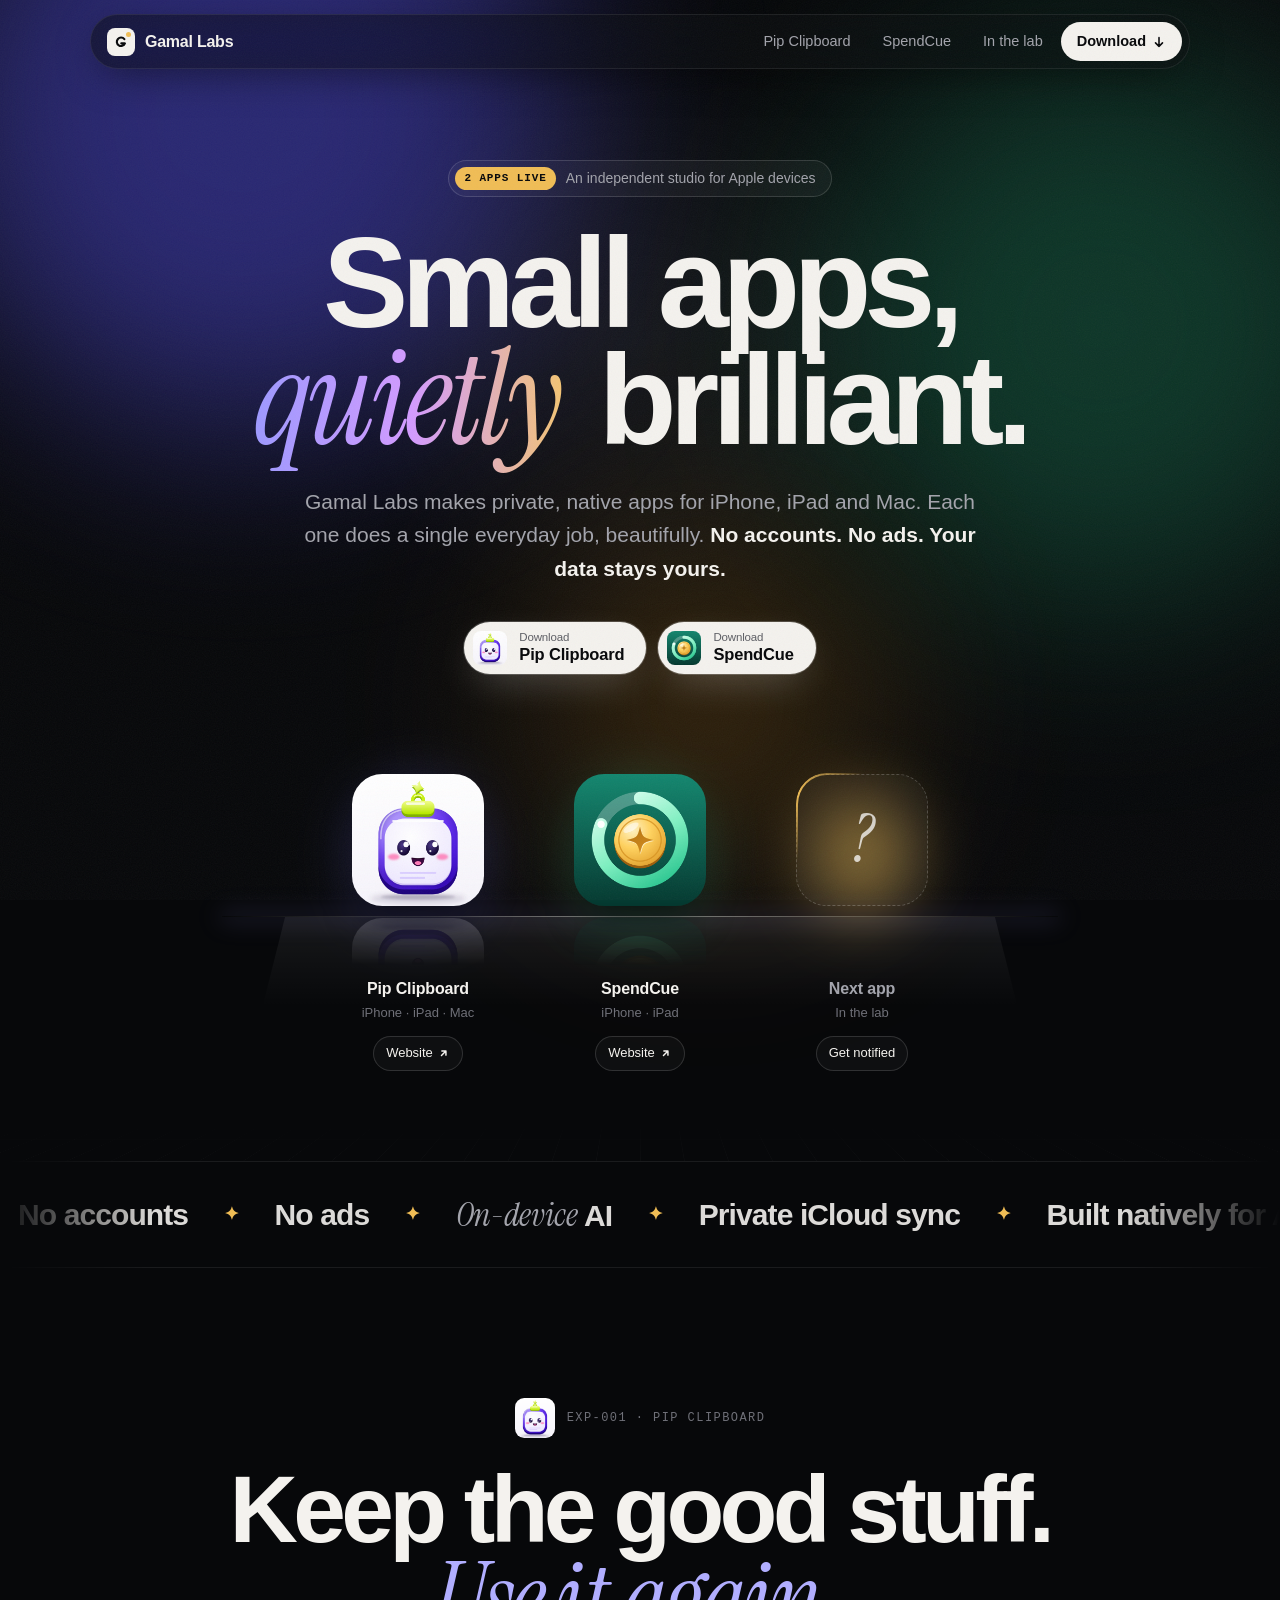
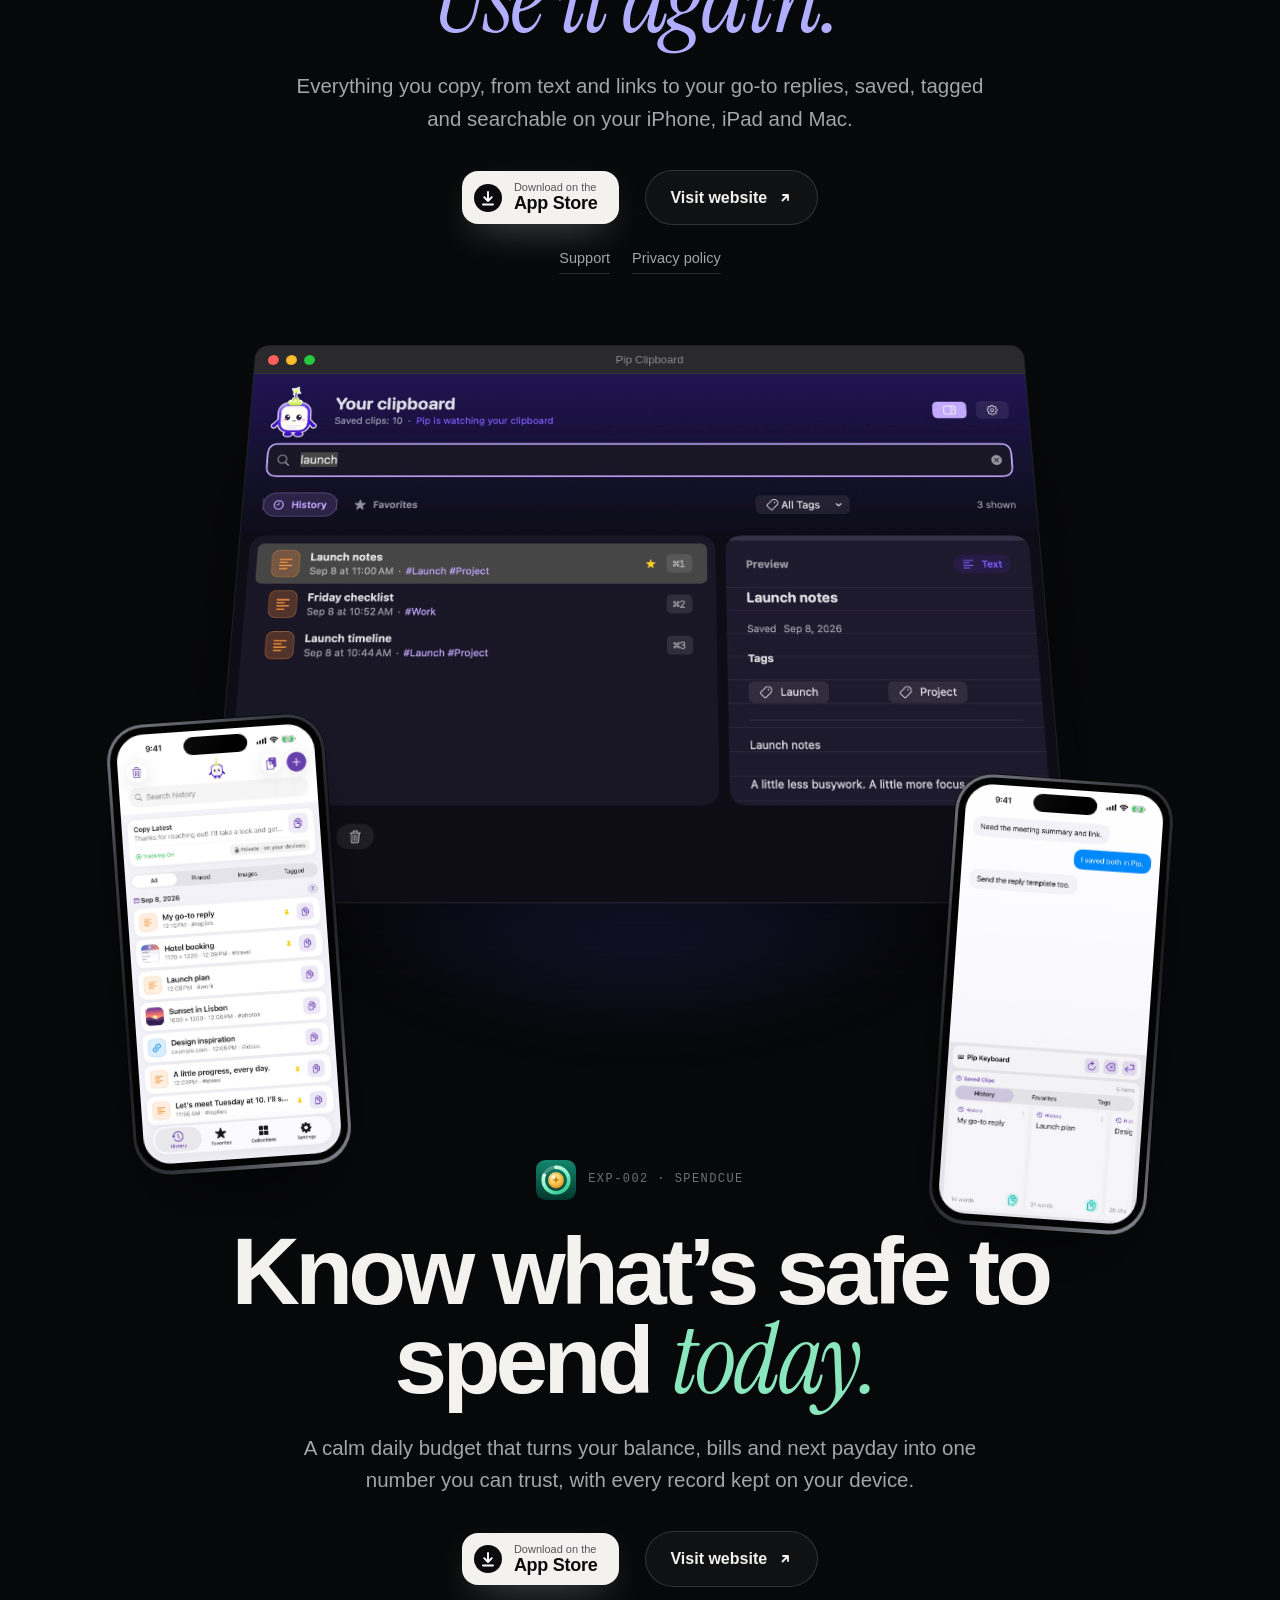
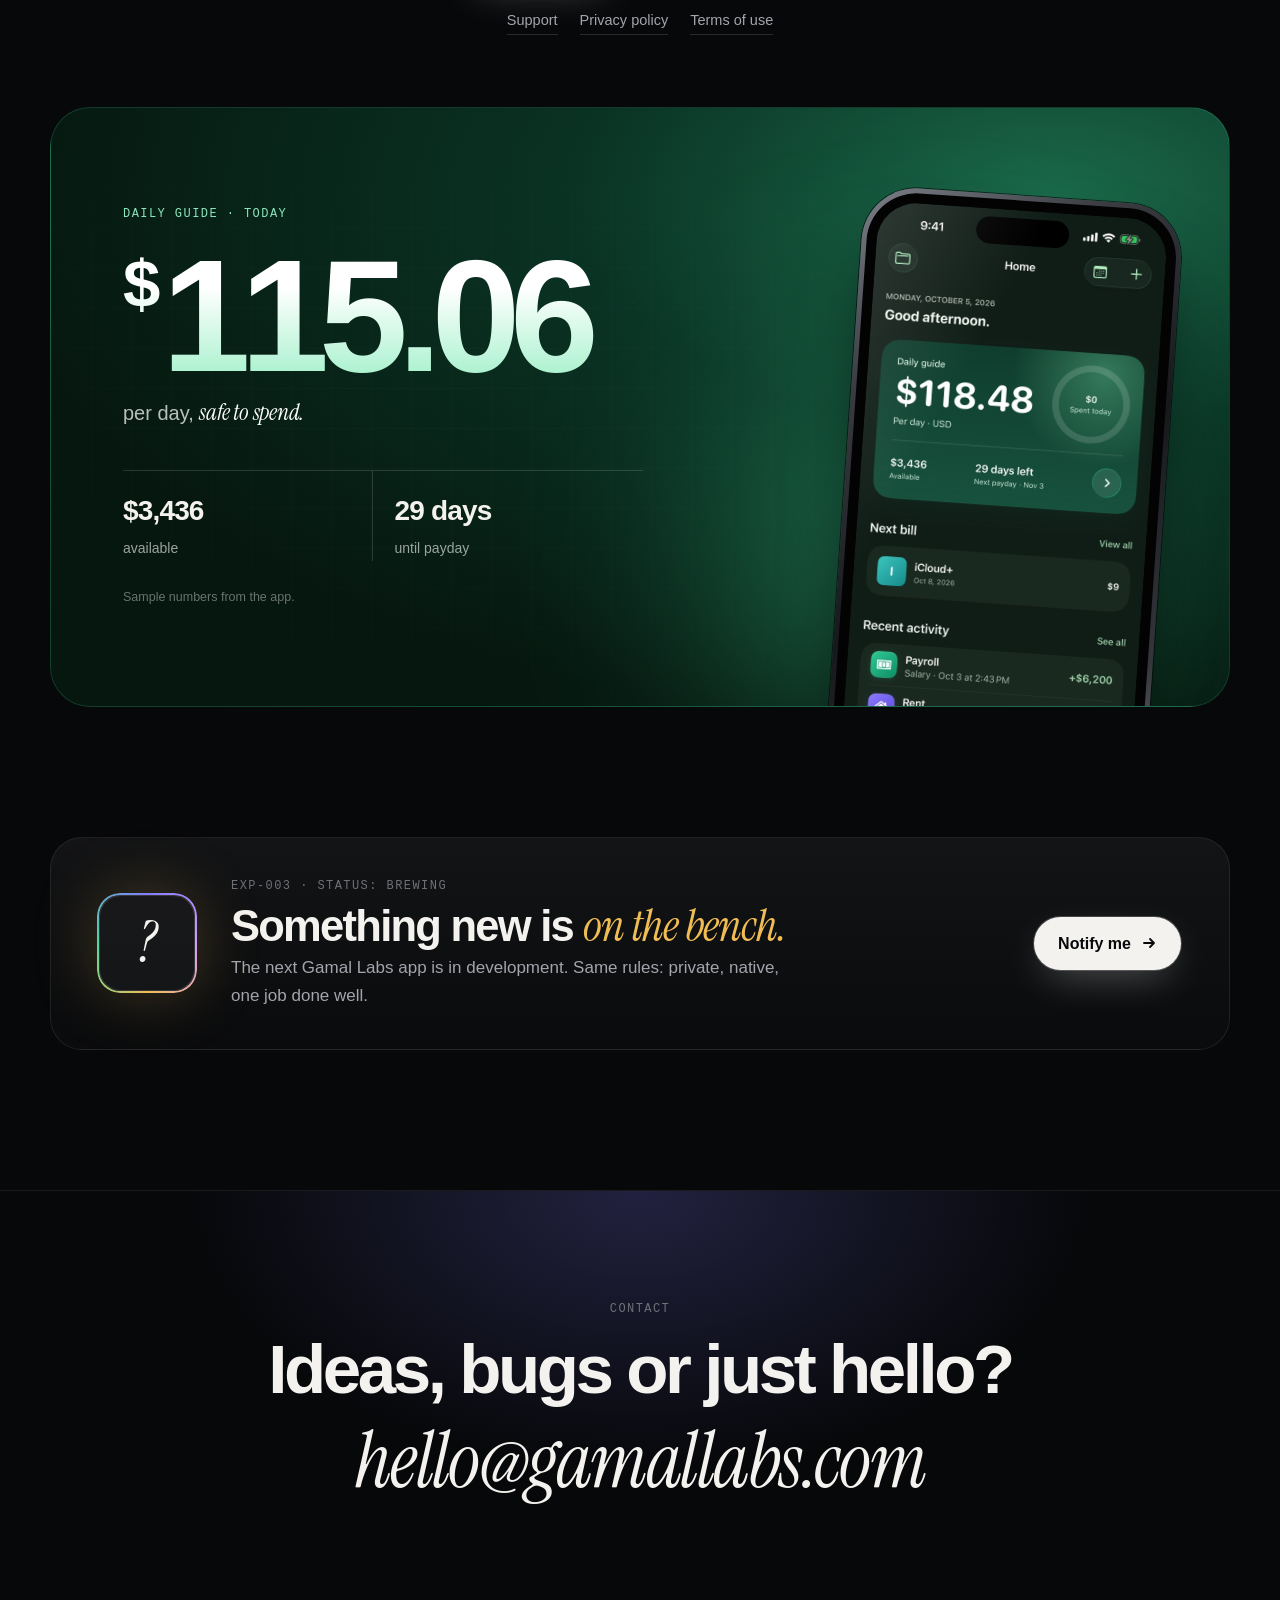
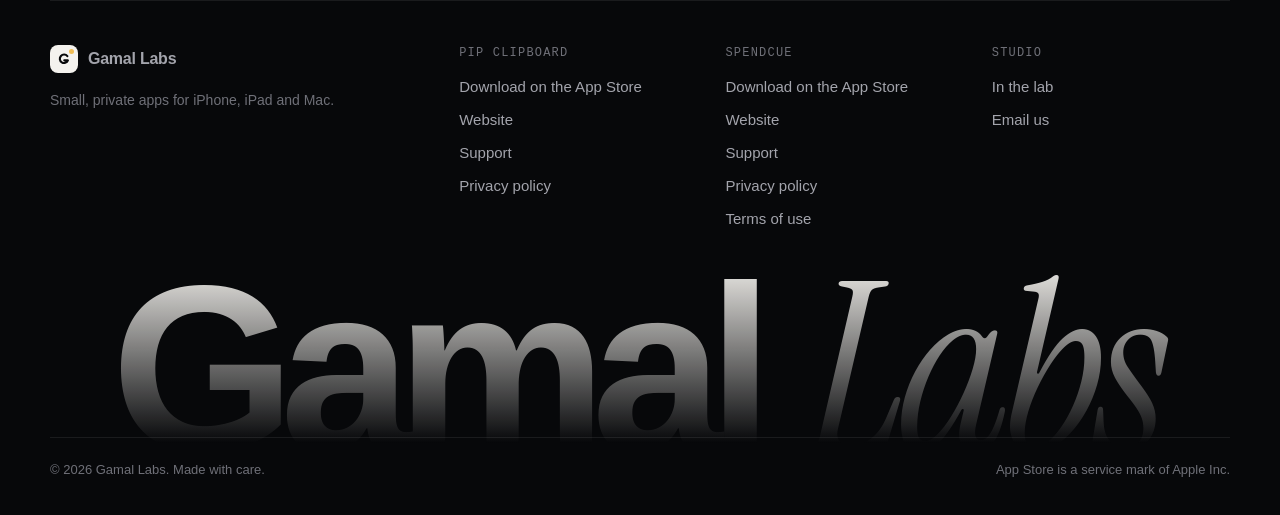
==== index.html @ 9fb6760a "Fix shelf icons: full-bleed SpendCue icon, aligned float, no underline Co-Authored-By: Claude Opus 5" ====
<!doctype html>
<html lang="en">
<head>
<meta charset="utf-8">
<meta name="viewport" content="width=device-width, initial-scale=1, viewport-fit=cover">
<title>Gamal Labs · Small apps, quietly brilliant</title>
<meta name="description" content="Gamal Labs is an independent studio making private, native apps for iPhone, iPad and Mac: Pip Clipboard and SpendCue.">
<link rel="canonical" href="https://gamallabs.com/">
<meta property="og:type" content="website">
<meta property="og:site_name" content="Gamal Labs">
<meta property="og:url" content="https://gamallabs.com/">
<meta property="og:title" content="Gamal Labs · Small apps, quietly brilliant">
<meta property="og:description" content="Private, native apps for iPhone, iPad and Mac. No accounts, no ads, and your data stays yours.">
<meta property="og:image" content="https://gamallabs.com/assets/og.png">
<meta property="og:image:width" content="1200">
<meta property="og:image:height" content="630">
<meta property="og:image:alt" content="Gamal Labs: small apps, quietly brilliant. The Pip Clipboard and SpendCue app icons on a shelf.">
<meta name="twitter:card" content="summary_large_image">
<meta name="twitter:title" content="Gamal Labs · Small apps, quietly brilliant">
<meta name="twitter:description" content="Private, native apps for iPhone, iPad and Mac. No accounts, no ads, and your data stays yours.">
<meta name="twitter:image" content="https://gamallabs.com/assets/og.png">
<meta name="twitter:image:alt" content="Gamal Labs: small apps, quietly brilliant. The Pip Clipboard and SpendCue app icons on a shelf.">
<meta name="color-scheme" content="dark">
<meta name="theme-color" content="#07080a">
<link rel="icon" href="data:image/svg+xml,%3Csvg xmlns='http://www.w3.org/2000/svg' viewBox='0 0 64 64'%3E%3Crect width='64' height='64' rx='15' fill='%2307080a'/%3E%3Cpath d='M44 22a15 15 0 1 0 2 15H33' fill='none' stroke='%23f4f2ee' stroke-width='6.5' stroke-linecap='round' stroke-linejoin='round'/%3E%3Ccircle cx='47' cy='18' r='4' fill='%23f0bd55'/%3E%3C/svg%3E">
<link rel="preload" href="assets/fonts/instrument-serif-italic.woff2" as="font" type="font/woff2" crossorigin>
<style>
@font-face { font-family: "Instrument Serif"; font-style: normal; font-weight: 400; font-display: swap; src: url(assets/fonts/instrument-serif.woff2) format("woff2"); }
@font-face { font-family: "Instrument Serif"; font-style: italic; font-weight: 400; font-display: swap; src: url(assets/fonts/instrument-serif-italic.woff2) format("woff2"); }
@property --spin { syntax: "<angle>"; inherits: false; initial-value: 0deg; }

:root {
  --bg: #07080a;
  --ink: #f4f2ee;
  --muted: #a3a4ac;
  --dim: #6f7078;
  --line: rgb(255 255 255 / .08);
  --line-2: rgb(255 255 255 / .14);
  --indigo: #807cff;
  --indigo-2: #4c48da;
  --emerald: #4fd8a0;
  --emerald-2: #156446;
  --gold: #f0bd55;
  --serif: "Instrument Serif", "Iowan Old Style", "Times New Roman", serif;
  --sans: -apple-system, BlinkMacSystemFont, "SF Pro Display", "SF Pro Text", "Segoe UI", Roboto, "Helvetica Neue", Arial, sans-serif;
  --mono: ui-monospace, "SF Mono", SFMono-Regular, Menlo, Consolas, monospace;
  --ease: cubic-bezier(.16, 1, .3, 1);
}

* { box-sizing: border-box; }
html { background: var(--bg); color-scheme: dark; -webkit-text-size-adjust: 100%; scroll-behavior: smooth; }
body { margin: 0; background: var(--bg); color: var(--ink); font: 17px/1.6 var(--sans); -webkit-font-smoothing: antialiased; overflow-x: hidden; }
body::after { /* film grain */
  content: ""; position: fixed; inset: 0; z-index: 90; pointer-events: none; opacity: .045;
  background-image: url("data:image/svg+xml,%3Csvg xmlns='http://www.w3.org/2000/svg' width='180' height='180'%3E%3Cfilter id='n'%3E%3CfeTurbulence type='fractalNoise' baseFrequency='.85' numOctaves='3' stitchTiles='stitch'/%3E%3C/filter%3E%3Crect width='100%25' height='100%25' filter='url(%23n)'/%3E%3C/svg%3E");
}
img { display: block; max-width: 100%; height: auto; }
a { color: inherit; }
::selection { background: rgb(128 124 255 / .45); }
:focus-visible { outline: 2px solid var(--gold); outline-offset: 4px; border-radius: 8px; }
.wrap { width: min(1180px, 100% - 48px); margin-inline: auto; }
em { font-family: var(--serif); font-style: italic; font-weight: 400; letter-spacing: -.01em; }
.label { font: 500 12px/1.4 var(--mono); letter-spacing: .12em; text-transform: uppercase; color: var(--dim); }

/* ---------- Nav ---------- */
.nav {
  position: fixed; top: 14px; left: 50%; transform: translateX(-50%); z-index: 60;
  width: min(1100px, calc(100% - 24px)); display: flex; align-items: center; justify-content: space-between;
  padding: 7px 7px 7px 16px; border-radius: 999px; border: 1px solid var(--line);
  background: rgb(14 15 18 / .6); backdrop-filter: blur(22px) saturate(1.6); -webkit-backdrop-filter: blur(22px) saturate(1.6);
  box-shadow: 0 10px 40px -10px rgb(0 0 0 / .6);
}
.brand { display: inline-flex; align-items: center; gap: 10px; text-decoration: none; font-weight: 650; font-size: 16px; letter-spacing: -.015em; }
.mark { width: 28px; height: 28px; border-radius: 8px; background: var(--ink); display: grid; place-items: center; position: relative; flex: none; }
.mark svg { width: 18px; height: 18px; stroke: var(--bg); }
.mark::after { content: ""; position: absolute; top: 4px; right: 4px; width: 5px; height: 5px; border-radius: 50%; background: var(--gold); }
.nav-links { display: flex; align-items: center; gap: 4px; font-size: 14.5px; }
.nav-links a { text-decoration: none; color: var(--muted); padding: 8px 14px; border-radius: 999px; transition: color .2s, background .2s; }
.nav-links a:hover { color: var(--ink); background: rgb(255 255 255 / .06); }
.nav-links .cta { color: var(--bg); background: var(--ink); font-weight: 600; }
.nav-links .cta:hover { color: var(--bg); background: #fff; }
.dl { position: relative; }
.dl summary { list-style: none; cursor: pointer; display: inline-flex; align-items: center; gap: 6px; padding: 8px 16px; border-radius: 999px; }
.dl summary::-webkit-details-marker { display: none; }
.dl summary svg { width: 14px; height: 14px; transition: transform .3s var(--ease); }
.dl[open] summary svg { transform: rotate(180deg); }
.dl-panel { position: absolute; right: 0; top: calc(100% + 14px); width: 340px; padding: 8px; border-radius: 24px; border: 1px solid var(--line-2);
  background: rgb(18 19 23 / .97); backdrop-filter: blur(24px); -webkit-backdrop-filter: blur(24px); box-shadow: 0 30px 60px -20px rgb(0 0 0 / .8); animation: pop .35s var(--ease); }
@keyframes pop { from { opacity: 0; transform: translateY(-6px) scale(.98); } }
.dl-app { display: grid; grid-template-columns: 48px 1fr; gap: 4px 14px; align-items: center; padding: 12px; border-radius: 18px; }
.dl-app + .dl-app { border-top: 1px solid var(--line); border-radius: 0 0 18px 18px; }
.dl-app img { width: 48px; height: 48px; border-radius: 23%; grid-row: span 2; }
.dl-app b { display: block; color: var(--ink); font-size: 15.5px; letter-spacing: -.01em; }
.dl-app span { display: block; color: var(--dim); font-size: 12.5px; }
.dl-btns { grid-column: 2; display: flex; gap: 8px; margin-top: 6px; }
.nav-links .mini { padding: 7px 14px; font-size: 13.5px; font-weight: 600; color: var(--ink); border: 1px solid var(--line-2); }
.nav-links .mini.solid { background: var(--ink); color: var(--bg); border-color: var(--ink); }
.nav-links .mini.solid:hover { background: #fff; color: var(--bg); }

/* ---------- Hero ---------- */
.hero { position: relative; isolation: isolate; overflow: hidden; padding: 160px 0 90px; text-align: center; --mx: 50%; --my: 30%; }
.aurora { position: absolute; inset: 0; z-index: -2; pointer-events: none; }
.aurora i { position: absolute; border-radius: 50%; filter: blur(100px); opacity: .5; animation: drift 24s ease-in-out infinite alternate; }
.aurora i:nth-child(1) { width: 640px; height: 640px; left: -6%; top: -18%; background: var(--indigo-2); }
.aurora i:nth-child(2) { width: 560px; height: 560px; right: -8%; top: 4%; background: var(--emerald-2); animation-duration: 28s; animation-delay: -8s; }
.aurora i:nth-child(3) { width: 340px; height: 340px; left: 42%; top: 46%; background: #8a5a12; opacity: .35; animation-duration: 20s; animation-delay: -4s; }
@keyframes drift { to { transform: translate3d(80px, 50px, 0) scale(1.18); } }
.hero::before { /* lab floor grid */
  content: ""; position: absolute; left: -50%; right: -50%; bottom: -10%; height: 62%; z-index: -1;
  background-image: linear-gradient(rgb(255 255 255 / .07) 1px, transparent 1px), linear-gradient(90deg, rgb(255 255 255 / .07) 1px, transparent 1px);
  background-size: 64px 64px; transform: perspective(700px) rotateX(62deg); transform-origin: 50% 100%;
  -webkit-mask-image: linear-gradient(to top, #000 0%, transparent 75%); mask-image: linear-gradient(to top, #000 0%, transparent 75%);
}
.hero::after { /* cursor spotlight */
  content: ""; position: absolute; inset: 0; z-index: -1; pointer-events: none;
  background: radial-gradient(520px circle at var(--mx) var(--my), rgb(255 255 255 / .06), transparent 60%);
}
.eyebrow { display: inline-flex; align-items: center; gap: 10px; padding: 6px 15px 6px 6px; border-radius: 999px; border: 1px solid var(--line-2); background: rgb(255 255 255 / .04); font-size: 14px; color: var(--muted); }
.eyebrow b { white-space: nowrap; flex: none; font: 600 11px/1 var(--mono); letter-spacing: .08em; color: var(--bg); background: var(--gold); padding: 6px 9px; border-radius: 999px; }
h1 { font-size: clamp(54px, 10vw, 150px); line-height: .88; letter-spacing: -.055em; font-weight: 700; margin: 30px auto 28px; max-width: 11ch; }
h1 em { display: inline-block; padding: 0 .08em .12em 0; margin-bottom: -.12em; font-size: 1.04em; letter-spacing: -.03em;
  background: linear-gradient(90deg, #9d99ff, #d39bff 25%, #f4c66d 50%, #66dcaa 75%, #9d99ff); background-size: 200% 100%;
  -webkit-background-clip: text; background-clip: text; color: transparent; animation: shimmer 8s linear infinite; }
@keyframes shimmer { to { background-position: -200% 0; } }
.lede { font-size: clamp(18px, 1.7vw, 21px); color: var(--muted); max-width: 33em; margin: 0 auto 36px; }
.lede strong { color: var(--ink); font-weight: 600; }
.cta-row { display: flex; justify-content: center; flex-wrap: wrap; gap: 12px; }
.btn { display: inline-flex; align-items: center; gap: 10px; text-decoration: none; font-weight: 600; font-size: 16px; padding: 14px 24px; border-radius: 999px; transition: transform .3s var(--ease), background .2s, box-shadow .3s var(--ease); }
.btn svg { width: 16px; height: 16px; flex: none; }
.btn-light { background: var(--ink); color: var(--bg); box-shadow: 0 0 0 1px rgb(255 255 255 / .2), 0 14px 40px -12px rgb(255 255 255 / .35); }
.btn-light:hover { transform: translateY(-2px); background: #fff; }
.btn-glass { border: 1px solid var(--line-2); background: rgb(255 255 255 / .04); color: var(--ink); }
.btn-glass:hover { background: rgb(255 255 255 / .09); }
.btn-app { gap: 12px; padding: 9px 22px 9px 9px; background: var(--ink); color: var(--bg); box-shadow: 0 0 0 1px rgb(255 255 255 / .2), 0 14px 40px -12px rgb(255 255 255 / .3); text-align: left; line-height: 1.15; font-size: 16.5px; letter-spacing: -.01em; }
.btn-app:hover { transform: translateY(-2px); background: #fff; }
.btn-app img { width: 34px; height: 34px; border-radius: 23%; }
.btn-app small { display: block; font-size: 11.5px; font-weight: 500; color: #5d5e64; }

/* App shelf */
.shelf { position: relative; display: flex; justify-content: center; align-items: flex-start; gap: clamp(28px, 6vw, 72px); margin: 100px auto 0; width: fit-content; padding: 0 40px; }
.shelf::before { content: ""; position: absolute; left: -12%; right: -12%; top: 142px; height: 1px; background: linear-gradient(90deg, transparent, rgb(255 255 255 / .5), transparent); box-shadow: 0 0 24px 2px rgb(160 156 255 / .35); }
.shelf::after { content: ""; position: absolute; left: -6%; right: -6%; top: 143px; height: 90px; z-index: -1; background: linear-gradient(180deg, rgb(255 255 255 / .07), transparent); clip-path: polygon(3% 0, 97% 0, 100% 100%, 0 100%); }
.tile { display: grid; justify-items: center; width: 150px; }
.tile .lift { display: block; text-decoration: none; color: inherit; border-radius: 23%; transition: transform .5s var(--ease); }
.tile .lift:hover, .tile .lift:focus-visible { transform: translateY(-12px) scale(1.04); }
.float { position: relative; display: block; width: 132px; height: 132px; animation: float 7s ease-in-out infinite; }
@keyframes float { 50% { transform: translateY(-9px); } }
.float::before { content: ""; position: absolute; inset: 18% 12% -6%; z-index: -1; border-radius: 50%; background: var(--glow, var(--indigo)); filter: blur(34px); opacity: .55; transition: opacity .4s; }
.tile .lift:hover .float::before { opacity: .9; }
.tile .site { margin-top: 12px; display: inline-flex; align-items: center; gap: 4px; padding: 6px 12px; border-radius: 999px; border: 1px solid var(--line-2); font-size: 13px; font-weight: 500; color: var(--ink); text-decoration: none; background: rgb(255 255 255 / .03); transition: background .2s, border-color .2s; }
.tile .site:hover { background: rgb(255 255 255 / .09); border-color: rgb(255 255 255 / .3); }
.tile .site svg, .btn svg.out { width: 13px; height: 13px; }
.icon { width: 132px; height: 132px; border-radius: 23%; box-shadow: 0 24px 40px -16px rgb(0 0 0 / .9);
  -webkit-box-reflect: below 12px linear-gradient(transparent 64%, rgb(255 255 255 / .2)); }
.icon.light { background: #fff; }
.icon.ghost { display: grid; place-items: center; position: relative; background: rgb(255 255 255 / .03); border: 1.5px dashed rgb(255 255 255 / .2); box-shadow: none; font: italic 64px/1 var(--serif); color: rgb(255 255 255 / .75); -webkit-box-reflect: unset; }
.icon.ghost::after { content: ""; position: absolute; inset: -1.5px; border-radius: inherit; padding: 1.5px; background: conic-gradient(from var(--spin), transparent 0 70%, var(--gold) 85%, transparent 100%);
  -webkit-mask: linear-gradient(#000 0 0) content-box, linear-gradient(#000 0 0); -webkit-mask-composite: xor; mask-composite: exclude; animation: spin 4s linear infinite; }
@keyframes spin { to { --spin: 360deg; } }
.tile .name { margin-top: 70px; font-weight: 600; font-size: 16px; letter-spacing: -.01em; }
.tile .kind { font-size: 13px; color: var(--dim); margin-top: 2px; }
.tile.next .name { color: var(--muted); }

/* ---------- Marquee ---------- */
.marquee { border-block: 1px solid var(--line); overflow: hidden; padding: 26px 0; -webkit-mask-image: linear-gradient(90deg, transparent, #000 12%, #000 88%, transparent); mask-image: linear-gradient(90deg, transparent, #000 12%, #000 88%, transparent); }
.track { display: flex; width: max-content; animation: marquee 48s linear infinite; }
.marquee:hover .track { animation-play-state: paused; }
.track ul { display: flex; align-items: center; gap: 36px; padding: 0 18px; margin: 0; list-style: none; }
.track li { font-size: clamp(22px, 2.4vw, 30px); font-weight: 600; letter-spacing: -.03em; white-space: nowrap; color: rgb(244 242 238 / .9); }
.track li.s { color: var(--gold); font-size: 18px; }
.track li em { font-size: 1.12em; color: var(--muted); }
@keyframes marquee { to { transform: translateX(-50%); } }

/* ---------- Chapters ---------- */
.chapter { position: relative; padding: 130px 0 0; scroll-margin-top: 40px; }
.chapter-head { text-align: center; max-width: 900px; margin: 0 auto; }
.kicker { display: inline-flex; align-items: center; gap: 12px; margin-bottom: 28px; }
.kicker img { width: 40px; height: 40px; border-radius: 23%; }
h2 { font-size: clamp(44px, 7.4vw, 108px); line-height: .92; letter-spacing: -.05em; font-weight: 700; margin: 0 0 26px; }
h2 em { display: inline-block; padding: 0 .08em .1em 0; margin-bottom: -.1em; font-size: 1.04em; letter-spacing: -.025em; }
.clip h2 em { color: #b1aeff; }
.spend h2 em { color: #8ae6bd; }
.lead { font-size: clamp(18px, 1.6vw, 21px); color: var(--muted); max-width: 34em; margin: 0 auto 34px; }
.actions { display: flex; flex-wrap: wrap; align-items: center; justify-content: center; gap: 14px 26px; }
.store { display: inline-flex; align-items: center; gap: 12px; padding: 10px 22px 10px 12px; border-radius: 16px; background: var(--ink); color: #0b0b0d; text-decoration: none; transition: transform .3s var(--ease); box-shadow: 0 14px 40px -14px rgb(255 255 255 / .35); }
.store:hover { transform: translateY(-2px); }
.store svg { width: 28px; height: 28px; flex: none; }
.store small { display: block; font-size: 11px; line-height: 1.1; color: #55565c; font-weight: 500; text-align: left; }
.store b { display: block; font-size: 18px; line-height: 1.15; letter-spacing: -.015em; }
.links { display: flex; justify-content: center; flex-wrap: wrap; gap: 8px 22px; font-size: 14.5px; margin-top: 22px; }
.links a { color: var(--muted); text-decoration: none; border-bottom: 1px solid var(--line-2); padding-bottom: 2px; transition: color .2s, border-color .2s; }
.links a:hover { color: var(--ink); border-color: var(--ink); }

/* iPhone frame: metal edge > black border > full screenshot */
.device { container-type: inline-size; position: relative; }
.device .frame { padding: 1.5cqw; border-radius: 17cqw; background: linear-gradient(140deg, #7d8088 0%, #3a3c42 22%, #17181b 50%, #34363c 78%, #8a8d95 100%); box-shadow: 0 0 0 1px rgb(0 0 0 / .6), 0 40px 80px -30px rgb(0 0 0 / .9); }
.device .bezel { padding: 3.2cqw; border-radius: 15.5cqw; background: #030304; }
.device .screen { position: relative; overflow: hidden; border-radius: 12.4cqw; background: #000; }
.device .screen img { width: 100%; }
.device .screen::after { content: ""; position: absolute; top: 2.6cqw; left: 50%; width: 29cqw; height: 8.4cqw; transform: translateX(-50%); background: #000; border-radius: 99px; }
.device .screen::before { content: ""; position: absolute; inset: 0; z-index: 1; pointer-events: none; background: linear-gradient(115deg, rgb(255 255 255 / .12), rgb(255 255 255 / 0) 30%); }

/* Mac window */
.mac { position: relative; border-radius: 14px; overflow: hidden; background: #1e1e20; box-shadow: 0 0 0 1px rgb(255 255 255 / .1), 0 60px 120px -40px rgb(0 0 0 / .9); }
.mac .bar { height: 34px; display: flex; align-items: center; gap: 8px; padding-left: 14px; background: #2a2a2d; border-bottom: 1px solid #38383b; }
.mac .bar i { width: 12px; height: 12px; border-radius: 50%; background: #ff5f57; }
.mac .bar i:nth-child(2) { background: #febc2e; }
.mac .bar i:nth-child(3) { background: #28c840; }
.mac .bar span { margin-inline: auto; transform: translateX(-26px); font-size: 12.5px; color: #8c8c90; font-weight: 500; }

/* Clipboard stage */
.stage { position: relative; isolation: isolate; width: min(1040px, 100%); margin: 72px auto 0; padding: 0 8% 7%; --p: 1; }
.stage::before { content: ""; position: absolute; left: 10%; right: 10%; top: 20%; bottom: 0; z-index: -1; background: radial-gradient(closest-side, rgb(98 94 245 / .55), transparent); filter: blur(30px); }
.stage .mac { transform: perspective(2000px) rotateX(calc((1 - var(--p)) * 24deg)) scale(calc(.9 + var(--p) * .1)); transform-origin: 50% 0; will-change: transform; }
.stage .device { position: absolute; width: 21%; bottom: 0; will-change: transform; }
.stage .device.l { left: 0; transform: translateY(calc((1 - var(--p)) * 140px)) rotate(-4deg); }
.stage .device.r { right: 0; transform: translateY(calc((1 - var(--p)) * 200px)) rotate(4deg); }

/* SpendCue money card */
.money { position: relative; overflow: hidden; isolation: isolate; display: grid; grid-template-columns: 1.15fr .85fr; align-items: center; gap: 40px; margin-top: 72px; border-radius: 40px; padding: 64px 0 0 72px; min-height: 600px;
  background: radial-gradient(90% 90% at 85% 15%, #1b6a4b 0%, #0a3324 45%, #06170f 100%); border: 1px solid rgb(79 216 160 / .18); }
.money::before { content: ""; position: absolute; inset: 0; z-index: -1; opacity: .35; background-image: linear-gradient(rgb(255 255 255 / .06) 1px, transparent 1px), linear-gradient(90deg, rgb(255 255 255 / .06) 1px, transparent 1px); background-size: 40px 40px; -webkit-mask-image: radial-gradient(70% 70% at 30% 50%, #000, transparent); mask-image: radial-gradient(70% 70% at 30% 50%, #000, transparent); }
.money-copy { padding-bottom: 72px; }
.money .label { color: #8ae6bd; }
.amount { font-size: clamp(76px, 12.5vw, 190px); line-height: .9; letter-spacing: -.065em; font-weight: 700; margin: 18px 0 6px; font-variant-numeric: tabular-nums; white-space: nowrap;
  background: linear-gradient(180deg, #ffffff 30%, #9ff0c8); -webkit-background-clip: text; background-clip: text; color: transparent; }
.amount sup { font-size: .42em; vertical-align: .95em; letter-spacing: -.02em; margin-right: .04em; }
.per { font-size: 20px; color: rgb(255 255 255 / .72); margin: 0 0 40px; }
.per em { color: #fff; font-size: 1.15em; }
.money-stats { display: flex; border-top: 1px solid rgb(255 255 255 / .14); max-width: 520px; }
.money-stats div { flex: 1; padding: 18px 18px 0 0; }
.money-stats div + div { border-left: 1px solid rgb(255 255 255 / .14); padding-left: 22px; }
.money-stats b { display: block; font-size: 28px; letter-spacing: -.03em; font-weight: 650; }
.money-stats span { font-size: 14px; color: rgb(255 255 255 / .6); }
.sample { margin: 26px 0 0; font-size: 12.5px; color: rgb(255 255 255 / .4); }
.money .device { width: min(320px, 100%); justify-self: center; align-self: end; margin-bottom: -150px; transform: rotate(4deg); }
.money .glow { position: absolute; right: 8%; bottom: -10%; width: 420px; height: 420px; border-radius: 50%; background: #3fd497; filter: blur(110px); opacity: .35; z-index: -1; }

.spend > .wrap > .actions { margin-top: 56px; }

/* ---------- Lab ---------- */
.lab { padding: 130px 0 0; }
.lab-card { display: grid; grid-template-columns: auto 1fr auto; gap: 36px; align-items: center; padding: 40px 48px; border-radius: 32px; border: 1px solid var(--line); background: linear-gradient(180deg, rgb(255 255 255 / .05), rgb(255 255 255 / .015)); }
.flask { width: 96px; height: 96px; border-radius: 23%; position: relative; display: grid; place-items: center; font: italic 56px/1 var(--serif);
  background: rgb(255 255 255 / .03); box-shadow: inset 0 0 0 1px var(--line-2), 0 0 70px -10px rgb(240 189 85 / .4); }
.flask::after { content: ""; position: absolute; inset: -2px; border-radius: inherit; padding: 2px; background: conic-gradient(from var(--spin), var(--indigo), #d39bff, var(--gold), var(--emerald), var(--indigo));
  -webkit-mask: linear-gradient(#000 0 0) content-box, linear-gradient(#000 0 0); -webkit-mask-composite: xor; mask-composite: exclude; animation: spin 6s linear infinite; }
.lab-card .label { display: block; margin-bottom: 10px; }
.lab-card h2 { font-size: clamp(30px, 3.4vw, 46px); margin: 0 0 8px; letter-spacing: -.04em; }
.lab-card h2 em { color: var(--gold); }
.lab-card p { margin: 0; color: var(--muted); max-width: 34em; }


footer { position: relative; margin-top: 140px; padding-top: 110px; border-top: 1px solid var(--line); overflow: hidden; isolation: isolate; }
footer::before { content: ""; position: absolute; left: 50%; top: -280px; width: 900px; height: 560px; transform: translateX(-50%); z-index: -1; border-radius: 50%; background: radial-gradient(closest-side, rgb(128 124 255 / .22), transparent); }
.contact { text-align: center; }
.contact .label { display: block; margin-bottom: 20px; }
.contact h2 { font-size: clamp(40px, 5.4vw, 76px); margin-bottom: 18px; }
.mail { display: inline-block; font: italic 400 clamp(34px, 6vw, 88px)/1.1 var(--serif); text-decoration: none; letter-spacing: -.02em;
  background: linear-gradient(90deg, var(--gold), var(--gold)) 0 100% / 0 2px no-repeat; transition: background-size .6s var(--ease); padding-bottom: 6px; }
.mail:hover { background-size: 100% 2px; }
.foot-grid { display: grid; grid-template-columns: 1.6fr 1fr 1fr 1fr; gap: 28px; margin-top: 90px; padding: 44px 0; border-top: 1px solid var(--line); font-size: 15px; }
.foot-grid h4 { margin: 0 0 14px; font: 500 12px/1.4 var(--mono); letter-spacing: .1em; text-transform: uppercase; color: var(--dim); }
.foot-grid ul { list-style: none; margin: 0; padding: 0; display: grid; gap: 9px; }
.foot-grid a { text-decoration: none; color: var(--muted); }
.foot-grid a:hover { color: var(--ink); }
.foot-grid p { margin: 14px 0 0; color: var(--dim); font-size: 14px; max-width: 22em; }
.giant { font-weight: 800; font-size: clamp(70px, 18.5vw, 280px); line-height: .8; letter-spacing: -.065em; text-align: center; white-space: nowrap; user-select: none; margin: 0 0 -.12em;
  background: linear-gradient(180deg, rgb(244 242 238 / .9), rgb(244 242 238 / 0) 88%); -webkit-background-clip: text; background-clip: text; color: transparent; }
.giant em { font-weight: 400; letter-spacing: -.035em; padding-right: .04em; }
.legal { display: flex; flex-wrap: wrap; justify-content: space-between; gap: 8px; padding: 22px 0 34px; font-size: 13px; color: var(--dim); border-top: 1px solid var(--line); position: relative; }

/* ---------- Reveal ---------- */
.js [data-reveal] { opacity: 0; transform: translateY(32px); filter: blur(8px); transition: opacity 1s var(--ease), transform 1.1s var(--ease), filter 1s var(--ease); transition-delay: var(--d, 0s); }
.js [data-reveal].in { opacity: 1; transform: none; filter: none; }

/* ---------- Responsive ---------- */
@media (max-width: 1000px) {
  .money { grid-template-columns: 1fr; padding: 56px 40px 0; min-height: 0; }
  .money-copy { padding-bottom: 0; }
  .money .device { width: 280px; margin-bottom: -180px; }
  .foot-grid { grid-template-columns: 1fr 1fr; }
  .foot-grid > :first-child { grid-column: 1 / -1; }
  .lab-card { grid-template-columns: auto 1fr; }
  .lab-card .btn { grid-column: 1 / -1; justify-self: start; }
}
@media (max-width: 720px) {
  body { font-size: 16px; }
  .wrap { width: calc(100% - 32px); }
  .nav { top: 10px; }
  .nav-links > a { display: none; }
  .dl-panel { width: min(340px, calc(100vw - 24px)); right: -7px; }
  .hero { padding: 132px 0 80px; }
  h1 { font-size: clamp(50px, 15vw, 80px); }
  .eyebrow { font-size: 12.5px; }
  .shelf { gap: 14px; padding: 0; margin-top: 70px; }
  .shelf::before { top: 96px; }
  .shelf::after { top: 97px; height: 60px; }
  .tile { width: 104px; }
  .tile .site { font-size: 12px; padding: 5px 10px; }
  .btn-app { width: 100%; max-width: 300px; }
  .float, .icon { width: 86px; height: 86px; }
  .icon.ghost { font-size: 44px; }
  .tile .name { margin-top: 50px; font-size: 14px; }
  .tile .kind { font-size: 11.5px; }
  .marquee { padding: 20px 0; }
  .chapter { padding-top: 120px; }
  .stage { padding: 0 4% 12%; margin-top: 64px; }
  .stage .device { width: 27%; }
  .money { border-radius: 30px; padding: 40px 24px 0; margin-top: 64px; }
  .money .device { width: 220px; margin-bottom: -150px; }
  .money-stats b { font-size: 22px; }
  .lab { padding-top: 100px; }
  .lab-card { grid-template-columns: 1fr; gap: 22px; padding: 28px 24px; border-radius: 26px; }
  .flask { width: 72px; height: 72px; font-size: 42px; }
  footer { margin-top: 100px; padding-top: 90px; }
  .foot-grid { margin-top: 70px; }
}
@media (prefers-reduced-motion: reduce) {
  *, *::before, *::after { animation: none !important; transition: none !important; scroll-behavior: auto !important; }
  .js [data-reveal] { opacity: 1; transform: none; filter: none; }
}
</style>
<script>document.documentElement.classList.add("js");</script>
</head>
<body>

<svg width="0" height="0" style="position:absolute" aria-hidden="true">
  <symbol id="i-dl" viewBox="0 0 28 28"><circle cx="14" cy="14" r="14" fill="#0b0b0d"/><path d="M14 8v9m0 0 3.8-3.8M14 17l-3.8-3.8M9 20.5h10" fill="none" stroke="#fff" stroke-width="1.9" stroke-linecap="round" stroke-linejoin="round"/></symbol>
  <symbol id="i-arrow" viewBox="0 0 16 16"><path d="M3 8h10m0 0L9 4m4 4-4 4" fill="none" stroke="currentColor" stroke-width="1.8" stroke-linecap="round" stroke-linejoin="round"/></symbol>
  <symbol id="i-down" viewBox="0 0 16 16"><path d="M8 3v10m0 0 4-4m-4 4L4 9" fill="none" stroke="currentColor" stroke-width="1.8" stroke-linecap="round" stroke-linejoin="round"/></symbol>
  <symbol id="i-out" viewBox="0 0 16 16"><path d="M5.5 10.5 11 5M6 5h5v5" fill="none" stroke="currentColor" stroke-width="1.8" stroke-linecap="round" stroke-linejoin="round"/></symbol>
  <symbol id="i-g" viewBox="0 0 64 64"><path d="M44 22a15 15 0 1 0 2 15H33" fill="none" stroke-width="7.5" stroke-linecap="round" stroke-linejoin="round"/></symbol>
</svg>

<nav class="nav" aria-label="Main">
  <a class="brand" href="#top" aria-label="Gamal Labs home"><span class="mark" aria-hidden="true"><svg viewBox="0 0 64 64"><use href="#i-g"/></svg></span>Gamal Labs</a>
  <div class="nav-links">
    <a href="#clipboard">Pip Clipboard</a>
    <a href="#spendcue">SpendCue</a>
    <a href="#lab">In the lab</a>
    <details class="dl">
      <summary class="cta">Download <svg viewBox="0 0 16 16" aria-hidden="true"><use href="#i-down"/></svg></summary>
      <div class="dl-panel">
        <div class="dl-app">
          <img src="assets/icon-clipboard.png" alt="" width="48" height="48">
          <div><b>Pip Clipboard</b><span>iPhone · iPad · Mac</span></div>
          <div class="dl-btns"><a class="mini solid" href="https://apps.apple.com/app/id6761011158">App Store</a><a class="mini" href="/Clipboard-pro-plus/">Website</a></div>
        </div>
        <div class="dl-app">
          <img src="assets/icon-spendcue.png" alt="" width="48" height="48">
          <div><b>SpendCue</b><span>iPhone · iPad</span></div>
          <div class="dl-btns"><a class="mini solid" href="https://apps.apple.com/app/id6767021493">App Store</a><a class="mini" href="/SpendCueApp/">Website</a></div>
        </div>
      </div>
    </details>
  </div>
</nav>

<main id="top">
  <!-- Hero -->
  <header class="hero" id="hero">
    <div class="aurora" aria-hidden="true"><i></i><i></i><i></i></div>
    <div class="wrap">
      <span class="eyebrow" data-reveal><b>2 APPS LIVE</b>An independent studio for Apple devices</span>
      <h1 data-reveal style="--d:.08s">Small apps, <em>quietly</em> brilliant.</h1>
      <p class="lede" data-reveal style="--d:.16s">Gamal Labs makes private, native apps for iPhone, iPad and Mac. Each one does a single everyday job, beautifully. <strong>No accounts. No ads. Your data stays yours.</strong></p>
      <div class="cta-row" data-reveal style="--d:.24s">
        <a class="btn btn-app" href="https://apps.apple.com/app/id6761011158"><img src="assets/icon-clipboard.png" alt="" width="34" height="34"><span><small>Download</small>Pip Clipboard</span></a>
        <a class="btn btn-app" href="https://apps.apple.com/app/id6767021493"><img src="assets/icon-spendcue.png" alt="" width="34" height="34"><span><small>Download</small>SpendCue</span></a>
      </div>

      <div class="shelf" data-reveal style="--d:.34s" aria-label="Apps">
        <div class="tile" style="--glow: var(--indigo)">
          <a class="lift" href="#clipboard" aria-label="About Pip Clipboard"><span class="float"><img class="icon light" src="assets/icon-clipboard.png" alt="" width="512" height="512"></span></a>
          <span class="name">Pip Clipboard</span><span class="kind">iPhone · iPad · Mac</span>
          <a class="site" href="/Clipboard-pro-plus/">Website <svg viewBox="0 0 16 16" aria-hidden="true"><use href="#i-out"/></svg></a>
        </div>
        <div class="tile" style="--glow: var(--emerald)">
          <a class="lift" href="#spendcue" aria-label="About SpendCue"><span class="float"><img class="icon" src="assets/icon-spendcue.png" alt="" width="512" height="512"></span></a>
          <span class="name">SpendCue</span><span class="kind">iPhone · iPad</span>
          <a class="site" href="/SpendCueApp/">Website <svg viewBox="0 0 16 16" aria-hidden="true"><use href="#i-out"/></svg></a>
        </div>
        <div class="tile next" style="--glow: var(--gold)">
          <a class="lift" href="#lab" aria-label="About the next app"><span class="float"><span class="icon ghost" aria-hidden="true">?</span></span></a>
          <span class="name">Next app</span><span class="kind">In the lab</span>
          <a class="site" href="#lab">Get notified</a>
        </div>
      </div>
    </div>
  </header>

  <!-- Marquee -->
  <div class="marquee" aria-label="What every Gamal Labs app promises">
    <div class="track">
      <ul>
        <li>No accounts</li><li class="s" aria-hidden="true">✦</li>
        <li>No ads</li><li class="s" aria-hidden="true">✦</li>
        <li><em>On-device</em> AI</li><li class="s" aria-hidden="true">✦</li>
        <li>Private iCloud sync</li><li class="s" aria-hidden="true">✦</li>
        <li>Built natively for Apple</li><li class="s" aria-hidden="true">✦</li>
        <li>English · العربية · Français · Español</li><li class="s" aria-hidden="true">✦</li>
        <li>One job, <em>done well</em></li><li class="s" aria-hidden="true">✦</li>
      </ul>
      <ul aria-hidden="true">
        <li>No accounts</li><li class="s">✦</li>
        <li>No ads</li><li class="s">✦</li>
        <li><em>On-device</em> AI</li><li class="s">✦</li>
        <li>Private iCloud sync</li><li class="s">✦</li>
        <li>Built natively for Apple</li><li class="s">✦</li>
        <li>English · العربية · Français · Español</li><li class="s">✦</li>
        <li>One job, <em>done well</em></li><li class="s">✦</li>
      </ul>
    </div>
  </div>

  <!-- Pip Clipboard -->
  <section class="chapter clip" id="clipboard" aria-labelledby="clip-title">
    <div class="wrap">
      <div class="chapter-head">
        <div class="kicker" data-reveal><img src="assets/icon-clipboard.png" alt="" width="40" height="40"><span class="label">EXP-001 · Pip Clipboard</span></div>
        <h2 id="clip-title" data-reveal style="--d:.06s">Keep the good stuff. <em>Use it again.</em></h2>
        <p class="lead" data-reveal style="--d:.12s">Everything you copy, from text and links to your go-to replies, saved, tagged and searchable on your iPhone, iPad and Mac.</p>
        <div class="actions" data-reveal style="--d:.18s">
          <a class="store" href="https://apps.apple.com/app/id6761011158" aria-label="Download Pip Clipboard on the App Store">
            <svg viewBox="0 0 28 28" aria-hidden="true"><use href="#i-dl"/></svg><span><small>Download on the</small><b>App Store</b></span>
          </a>
          <a class="btn btn-glass" href="/Clipboard-pro-plus/">Visit website <svg viewBox="0 0 16 16" aria-hidden="true"><use href="#i-out"/></svg></a>
        </div>
        <nav class="links" aria-label="Pip Clipboard help and policies" data-reveal style="--d:.22s">
          <a href="/Clipboard-pro-plus/support/">Support</a><a href="/Clipboard-pro-plus/privacy-policy/">Privacy policy</a>
        </nav>
      </div>

      <div class="stage" data-scroll>
        <div class="mac">
          <div class="bar" aria-hidden="true"><i></i><i></i><i></i><span>Pip Clipboard</span></div>
          <img src="assets/clipboard-mac-dark.jpg" alt="Pip Clipboard on Mac searching saved clips, with a preview pane" width="1600" height="1067" loading="lazy">
        </div>
        <div class="device l"><div class="frame"><div class="bezel"><div class="screen"><img src="assets/clipboard-history.jpg" alt="Clipboard history on iPhone with text, link and image clips" width="690" height="1500" loading="lazy"></div></div></div></div>
        <div class="device r"><div class="frame"><div class="bezel"><div class="screen"><img src="assets/clipboard-keyboard.jpg" alt="The Pip keyboard inside a messaging app" width="690" height="1500" loading="lazy"></div></div></div></div>
      </div>

    </div>
  </section>

  <!-- SpendCue -->
  <section class="chapter spend" id="spendcue" aria-labelledby="spend-title">
    <div class="wrap">
      <div class="chapter-head">
        <div class="kicker" data-reveal><img src="assets/icon-spendcue.png" alt="" width="40" height="40"><span class="label">EXP-002 · SpendCue</span></div>
        <h2 id="spend-title" data-reveal style="--d:.06s">Know what’s safe to spend <em>today.</em></h2>
        <p class="lead" data-reveal style="--d:.12s">A calm daily budget that turns your balance, bills and next payday into one number you can trust, with every record kept on your device.</p>
        <div class="actions" data-reveal style="--d:.18s">
          <a class="store" href="https://apps.apple.com/app/id6767021493" aria-label="Download SpendCue on the App Store">
            <svg viewBox="0 0 28 28" aria-hidden="true"><use href="#i-dl"/></svg><span><small>Download on the</small><b>App Store</b></span>
          </a>
          <a class="btn btn-glass" href="/SpendCueApp/">Visit website <svg viewBox="0 0 16 16" aria-hidden="true"><use href="#i-out"/></svg></a>
        </div>
        <nav class="links" aria-label="SpendCue help and policies" data-reveal style="--d:.22s">
          <a href="/SpendCueApp/#help-title">Support</a><a href="/SpendCueApp/privacy/">Privacy policy</a><a href="/SpendCueApp/terms/">Terms of use</a>
        </nav>
      </div>

      <div class="money" data-reveal>
        <div class="money-copy">
          <span class="label">Daily guide · Today</span>
          <div class="amount"><sup>$</sup><span id="count">118.48</span></div>
          <p class="per">per day, <em>safe to spend.</em></p>
          <div class="money-stats">
            <div><b>$3,436</b><span>available</span></div>
            <div><b>29 days</b><span>until payday</span></div>
          </div>
          <p class="sample">Sample numbers from the app.</p>
        </div>
        <div class="device"><div class="frame"><div class="bezel"><div class="screen"><img src="assets/spendcue-home-dark.jpg" alt="SpendCue home screen in dark mode showing the daily guide" width="639" height="1390" loading="lazy"></div></div></div></div>
        <div class="glow" aria-hidden="true"></div>
      </div>

    </div>
  </section>

  <!-- Lab -->
  <section class="lab" id="lab" aria-labelledby="lab-title">
    <div class="wrap">
      <div class="lab-card" data-reveal>
        <div class="flask" aria-hidden="true">?</div>
        <div>
          <span class="label">EXP-003 · Status: brewing</span>
          <h2 id="lab-title">Something new is <em>on the bench.</em></h2>
          <p>The next Gamal Labs app is in development. Same rules: private, native, one job done well.</p>
        </div>
        <a class="btn btn-light" href="mailto:hello@gamallabs.com?subject=Tell%20me%20when%20EXP-003%20ships">Notify me <svg viewBox="0 0 16 16" aria-hidden="true"><use href="#i-arrow"/></svg></a>
      </div>
    </div>
  </section>

</main>

<footer id="contact">
  <div class="wrap">
    <div class="contact" data-reveal>
      <span class="label">Contact</span>
      <h2>Ideas, bugs or just hello?</h2>
      <a class="mail" href="mailto:hello@gamallabs.com">hello@gamallabs.com</a>
    </div>
    <div class="foot-grid">
      <div>
        <a class="brand" href="#top"><span class="mark" aria-hidden="true"><svg viewBox="0 0 64 64"><use href="#i-g"/></svg></span>Gamal Labs</a>
        <p>Small, private apps for iPhone, iPad and Mac.</p>
      </div>
      <div><h4>Pip Clipboard</h4><ul>
        <li><a href="https://apps.apple.com/app/id6761011158">Download on the App Store</a></li>
        <li><a href="/Clipboard-pro-plus/">Website</a></li>
        <li><a href="/Clipboard-pro-plus/support/">Support</a></li>
        <li><a href="/Clipboard-pro-plus/privacy-policy/">Privacy policy</a></li></ul></div>
      <div><h4>SpendCue</h4><ul>
        <li><a href="https://apps.apple.com/app/id6767021493">Download on the App Store</a></li>
        <li><a href="/SpendCueApp/">Website</a></li>
        <li><a href="/SpendCueApp/#help-title">Support</a></li>
        <li><a href="/SpendCueApp/privacy/">Privacy policy</a></li>
        <li><a href="/SpendCueApp/terms/">Terms of use</a></li></ul></div>
      <div><h4>Studio</h4><ul>
        <li><a href="#lab">In the lab</a></li>
        <li><a href="mailto:hello@gamallabs.com">Email us</a></li></ul></div>
    </div>
  </div>
  <div class="giant" aria-hidden="true">Gamal <em>Labs</em></div>
  <div class="wrap legal">
    <span>© <span id="year">2026</span> Gamal Labs. Made with care.</span>
    <span>App Store is a service mark of Apple Inc.</span>
  </div>
</footer>

<script>
(() => {
  const reduce = matchMedia("(prefers-reduced-motion: reduce)").matches;
  const fine = matchMedia("(pointer: fine)").matches;
  document.getElementById("year").textContent = new Date().getFullYear();

  // Download menu: close on outside click, Escape, or after choosing a link
  const dl = document.querySelector(".dl");
  document.addEventListener("click", e => { if (dl.open && !dl.contains(e.target)) dl.open = false; });
  document.addEventListener("keydown", e => { if (e.key === "Escape" && dl.open) { dl.open = false; dl.querySelector("summary").focus(); } });
  dl.querySelectorAll("a").forEach(a => a.addEventListener("click", () => { dl.open = false; }));

  // SpendCue's daily number counts up when it scrolls into view
  const counter = document.getElementById("count");
  const countUp = () => {
    if (reduce || counter.dataset.done) return;
    counter.dataset.done = "1";
    const target = 118.48, t0 = performance.now(), dur = 1800;
    const tick = now => {
      const k = Math.min(1, (now - t0) / dur);
      counter.textContent = (target * (1 - Math.pow(1 - k, 4))).toFixed(2);
      if (k < 1) requestAnimationFrame(tick);
    };
    requestAnimationFrame(tick);
  };

  // Reveal on scroll
  const items = document.querySelectorAll("[data-reveal]");
  if (reduce || !("IntersectionObserver" in window)) items.forEach(el => el.classList.add("in"));
  else {
    const io = new IntersectionObserver(entries => entries.forEach(e => {
      if (!e.isIntersecting) return;
      e.target.classList.add("in");
      if (e.target.classList.contains("money")) countUp();
      io.unobserve(e.target);
    }), { rootMargin: "0px 0px -10% 0px", threshold: .1 });
    items.forEach(el => io.observe(el));
  }
  if (reduce) return;

  // The Mac window flattens and the phones rise as the stage scrolls into view
  const stages = [...document.querySelectorAll("[data-scroll]")];
  let ticking = false;
  const update = () => {
    ticking = false;
    stages.forEach(el => {
      const top = el.getBoundingClientRect().top;
      const p = Math.min(1, Math.max(0, (innerHeight - top) / (innerHeight * .75)));
      el.style.setProperty("--p", p.toFixed(3));
    });
  };
  addEventListener("scroll", () => { if (!ticking) { ticking = true; requestAnimationFrame(update); } }, { passive: true });
  addEventListener("resize", update);
  update();

  if (!fine) return;

  // Hero spotlight follows the cursor
  const hero = document.getElementById("hero");
  hero.addEventListener("pointermove", e => {
    const r = hero.getBoundingClientRect();
    hero.style.setProperty("--mx", (e.clientX - r.left) + "px");
    hero.style.setProperty("--my", (e.clientY - r.top) + "px");
  });
})();
</script>
<!-- Cloudflare Web Analytics --><script type='module' src='https://static.cloudflareinsights.com/beacon.min.js' data-cf-beacon='{"token": "9b8ca045cc294328ad5af749bdc2074c"}'></script><!-- End Cloudflare Web Analytics -->
</body>
</html>
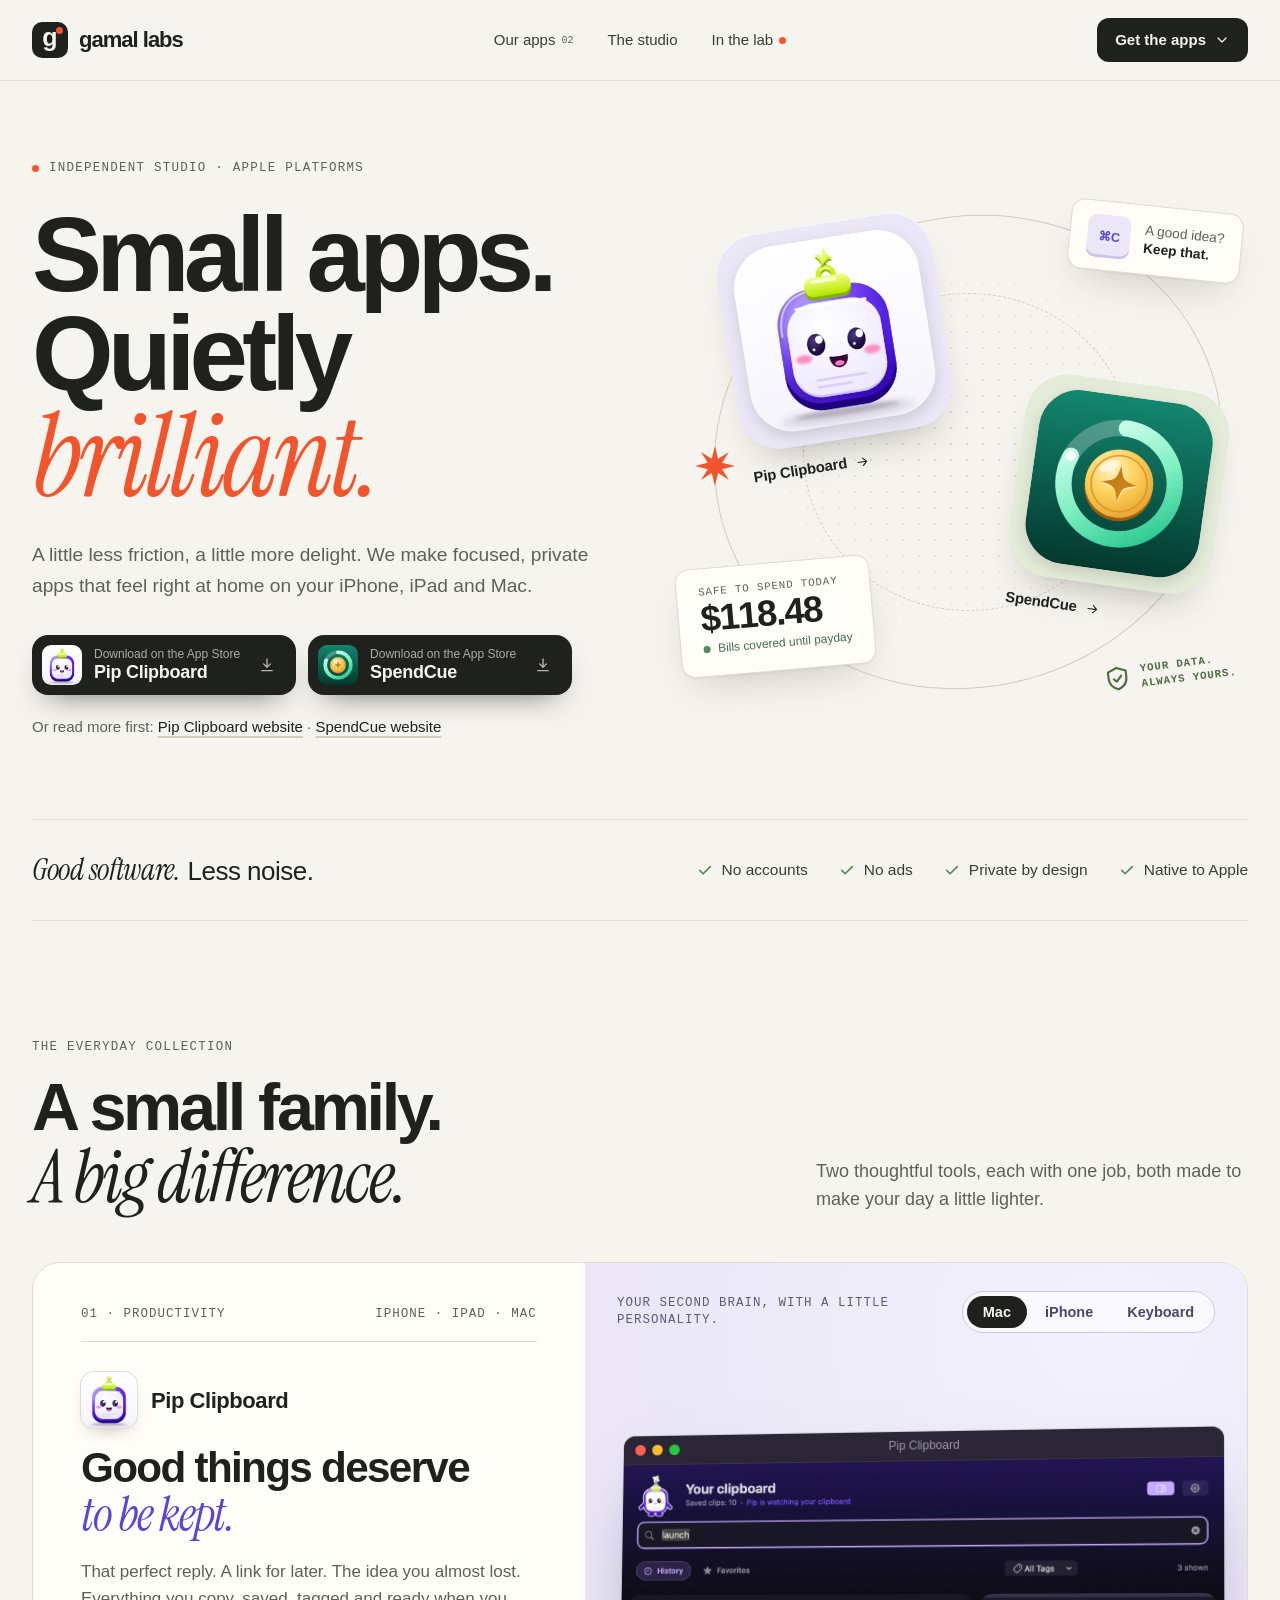
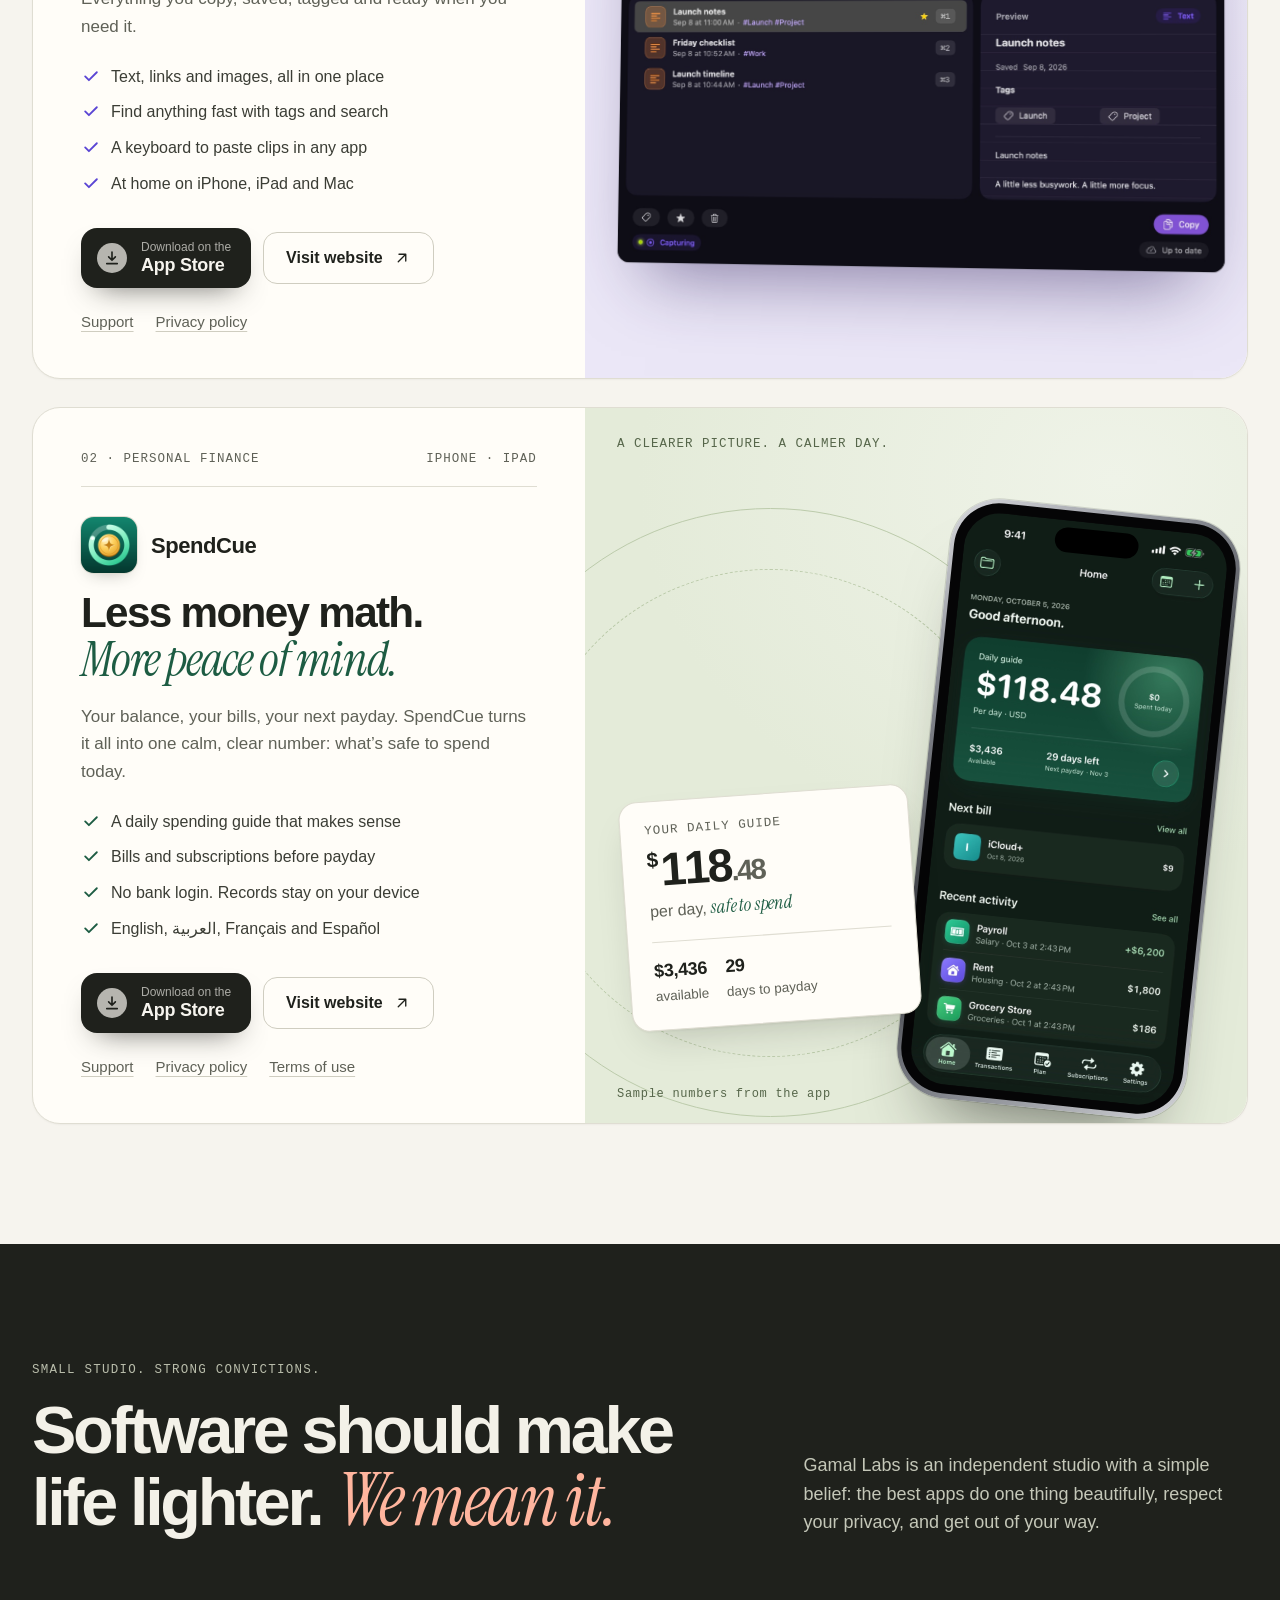
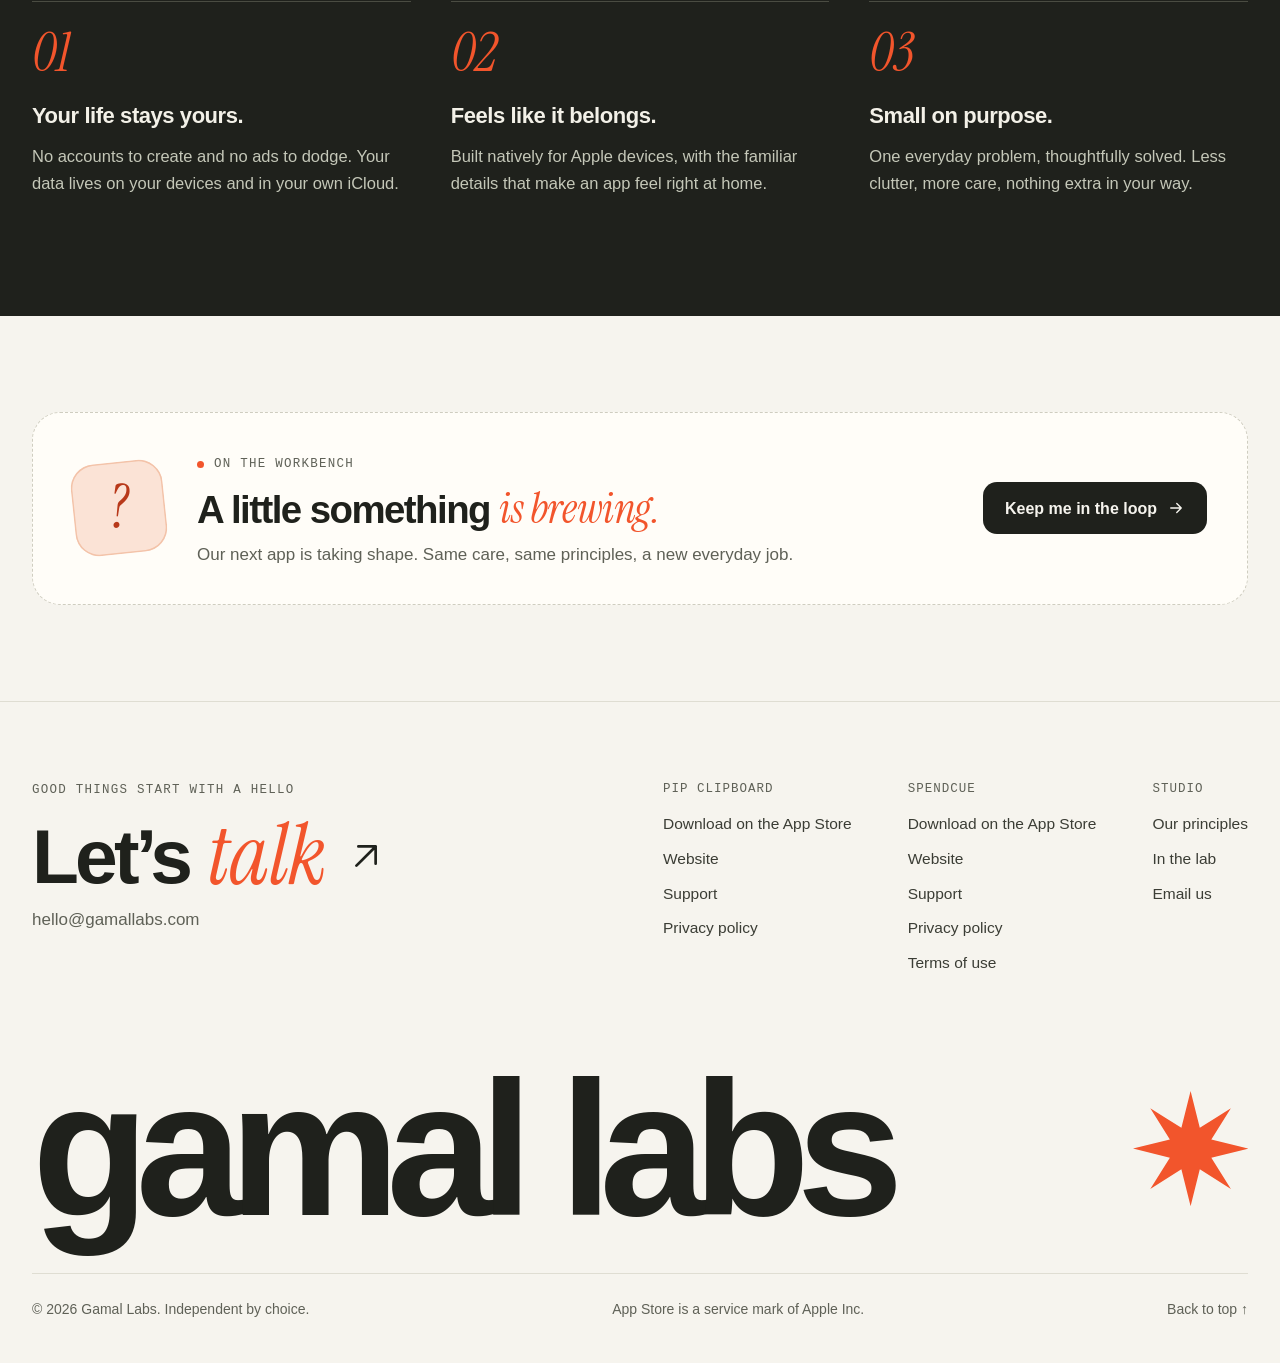
==== commit 9e15d7bc: "Refine the light editorial redesign Builds on the paper-and-ink direction: readable type scale (no t" ====
--- a/index.html
+++ b/index.html
@@ -14,590 +14,298 @@
 <meta property="og:image" content="https://gamallabs.com/assets/og.png">
 <meta property="og:image:width" content="1200">
 <meta property="og:image:height" content="630">
-<meta property="og:image:alt" content="Gamal Labs: small apps, quietly brilliant. The Pip Clipboard and SpendCue app icons on a shelf.">
+<meta property="og:image:alt" content="Gamal Labs: small apps, quietly brilliant. The Pip Clipboard and SpendCue app icons.">
 <meta name="twitter:card" content="summary_large_image">
 <meta name="twitter:title" content="Gamal Labs · Small apps, quietly brilliant">
 <meta name="twitter:description" content="Private, native apps for iPhone, iPad and Mac. No accounts, no ads, and your data stays yours.">
 <meta name="twitter:image" content="https://gamallabs.com/assets/og.png">
-<meta name="twitter:image:alt" content="Gamal Labs: small apps, quietly brilliant. The Pip Clipboard and SpendCue app icons on a shelf.">
-<meta name="color-scheme" content="dark">
-<meta name="theme-color" content="#07080a">
-<link rel="icon" href="data:image/svg+xml,%3Csvg xmlns='http://www.w3.org/2000/svg' viewBox='0 0 64 64'%3E%3Crect width='64' height='64' rx='15' fill='%2307080a'/%3E%3Cpath d='M44 22a15 15 0 1 0 2 15H33' fill='none' stroke='%23f4f2ee' stroke-width='6.5' stroke-linecap='round' stroke-linejoin='round'/%3E%3Ccircle cx='47' cy='18' r='4' fill='%23f0bd55'/%3E%3C/svg%3E">
+<meta name="twitter:image:alt" content="Gamal Labs: small apps, quietly brilliant. The Pip Clipboard and SpendCue app icons.">
+<meta name="color-scheme" content="light">
+<meta name="theme-color" content="#f6f4ee">
+<link rel="icon" href="data:image/svg+xml,%3Csvg xmlns='http://www.w3.org/2000/svg' viewBox='0 0 64 64'%3E%3Crect width='64' height='64' rx='15' fill='%231f211c'/%3E%3Cpath d='M44 22a15 15 0 1 0 2 15H33' fill='none' stroke='%23f6f4ee' stroke-width='6.5' stroke-linecap='round' stroke-linejoin='round'/%3E%3Ccircle cx='47' cy='18' r='4.5' fill='%23f2552c'/%3E%3C/svg%3E">
 <link rel="preload" href="assets/fonts/instrument-serif-italic.woff2" as="font" type="font/woff2" crossorigin>
-<style>
-@font-face { font-family: "Instrument Serif"; font-style: normal; font-weight: 400; font-display: swap; src: url(assets/fonts/instrument-serif.woff2) format("woff2"); }
-@font-face { font-family: "Instrument Serif"; font-style: italic; font-weight: 400; font-display: swap; src: url(assets/fonts/instrument-serif-italic.woff2) format("woff2"); }
-@property --spin { syntax: "<angle>"; inherits: false; initial-value: 0deg; }
-
-:root {
-  --bg: #07080a;
-  --ink: #f4f2ee;
-  --muted: #a3a4ac;
-  --dim: #6f7078;
-  --line: rgb(255 255 255 / .08);
-  --line-2: rgb(255 255 255 / .14);
-  --indigo: #807cff;
-  --indigo-2: #4c48da;
-  --emerald: #4fd8a0;
-  --emerald-2: #156446;
-  --gold: #f0bd55;
-  --serif: "Instrument Serif", "Iowan Old Style", "Times New Roman", serif;
-  --sans: -apple-system, BlinkMacSystemFont, "SF Pro Display", "SF Pro Text", "Segoe UI", Roboto, "Helvetica Neue", Arial, sans-serif;
-  --mono: ui-monospace, "SF Mono", SFMono-Regular, Menlo, Consolas, monospace;
-  --ease: cubic-bezier(.16, 1, .3, 1);
-}
-
-* { box-sizing: border-box; }
-html { background: var(--bg); color-scheme: dark; -webkit-text-size-adjust: 100%; scroll-behavior: smooth; }
-body { margin: 0; background: var(--bg); color: var(--ink); font: 17px/1.6 var(--sans); -webkit-font-smoothing: antialiased; overflow-x: hidden; }
-body::after { /* film grain */
-  content: ""; position: fixed; inset: 0; z-index: 90; pointer-events: none; opacity: .045;
-  background-image: url("data:image/svg+xml,%3Csvg xmlns='http://www.w3.org/2000/svg' width='180' height='180'%3E%3Cfilter id='n'%3E%3CfeTurbulence type='fractalNoise' baseFrequency='.85' numOctaves='3' stitchTiles='stitch'/%3E%3C/filter%3E%3Crect width='100%25' height='100%25' filter='url(%23n)'/%3E%3C/svg%3E");
-}
-img { display: block; max-width: 100%; height: auto; }
-a { color: inherit; }
-::selection { background: rgb(128 124 255 / .45); }
-:focus-visible { outline: 2px solid var(--gold); outline-offset: 4px; border-radius: 8px; }
-.wrap { width: min(1180px, 100% - 48px); margin-inline: auto; }
-em { font-family: var(--serif); font-style: italic; font-weight: 400; letter-spacing: -.01em; }
-.label { font: 500 12px/1.4 var(--mono); letter-spacing: .12em; text-transform: uppercase; color: var(--dim); }
-
-/* ---------- Nav ---------- */
-.nav {
-  position: fixed; top: 14px; left: 50%; transform: translateX(-50%); z-index: 60;
-  width: min(1100px, calc(100% - 24px)); display: flex; align-items: center; justify-content: space-between;
-  padding: 7px 7px 7px 16px; border-radius: 999px; border: 1px solid var(--line);
-  background: rgb(14 15 18 / .6); backdrop-filter: blur(22px) saturate(1.6); -webkit-backdrop-filter: blur(22px) saturate(1.6);
-  box-shadow: 0 10px 40px -10px rgb(0 0 0 / .6);
-}
-.brand { display: inline-flex; align-items: center; gap: 10px; text-decoration: none; font-weight: 650; font-size: 16px; letter-spacing: -.015em; }
-.mark { width: 28px; height: 28px; border-radius: 8px; background: var(--ink); display: grid; place-items: center; position: relative; flex: none; }
-.mark svg { width: 18px; height: 18px; stroke: var(--bg); }
-.mark::after { content: ""; position: absolute; top: 4px; right: 4px; width: 5px; height: 5px; border-radius: 50%; background: var(--gold); }
-.nav-links { display: flex; align-items: center; gap: 4px; font-size: 14.5px; }
-.nav-links a { text-decoration: none; color: var(--muted); padding: 8px 14px; border-radius: 999px; transition: color .2s, background .2s; }
-.nav-links a:hover { color: var(--ink); background: rgb(255 255 255 / .06); }
-.nav-links .cta { color: var(--bg); background: var(--ink); font-weight: 600; }
-.nav-links .cta:hover { color: var(--bg); background: #fff; }
-.dl { position: relative; }
-.dl summary { list-style: none; cursor: pointer; display: inline-flex; align-items: center; gap: 6px; padding: 8px 16px; border-radius: 999px; }
-.dl summary::-webkit-details-marker { display: none; }
-.dl summary svg { width: 14px; height: 14px; transition: transform .3s var(--ease); }
-.dl[open] summary svg { transform: rotate(180deg); }
-.dl-panel { position: absolute; right: 0; top: calc(100% + 14px); width: 340px; padding: 8px; border-radius: 24px; border: 1px solid var(--line-2);
-  background: rgb(18 19 23 / .97); backdrop-filter: blur(24px); -webkit-backdrop-filter: blur(24px); box-shadow: 0 30px 60px -20px rgb(0 0 0 / .8); animation: pop .35s var(--ease); }
-@keyframes pop { from { opacity: 0; transform: translateY(-6px) scale(.98); } }
-.dl-app { display: grid; grid-template-columns: 48px 1fr; gap: 4px 14px; align-items: center; padding: 12px; border-radius: 18px; }
-.dl-app + .dl-app { border-top: 1px solid var(--line); border-radius: 0 0 18px 18px; }
-.dl-app img { width: 48px; height: 48px; border-radius: 23%; grid-row: span 2; }
-.dl-app b { display: block; color: var(--ink); font-size: 15.5px; letter-spacing: -.01em; }
-.dl-app span { display: block; color: var(--dim); font-size: 12.5px; }
-.dl-btns { grid-column: 2; display: flex; gap: 8px; margin-top: 6px; }
-.nav-links .mini { padding: 7px 14px; font-size: 13.5px; font-weight: 600; color: var(--ink); border: 1px solid var(--line-2); }
-.nav-links .mini.solid { background: var(--ink); color: var(--bg); border-color: var(--ink); }
-.nav-links .mini.solid:hover { background: #fff; color: var(--bg); }
-
-/* ---------- Hero ---------- */
-.hero { position: relative; isolation: isolate; overflow: hidden; padding: 160px 0 90px; text-align: center; --mx: 50%; --my: 30%; }
-.aurora { position: absolute; inset: 0; z-index: -2; pointer-events: none; }
-.aurora i { position: absolute; border-radius: 50%; filter: blur(100px); opacity: .5; animation: drift 24s ease-in-out infinite alternate; }
-.aurora i:nth-child(1) { width: 640px; height: 640px; left: -6%; top: -18%; background: var(--indigo-2); }
-.aurora i:nth-child(2) { width: 560px; height: 560px; right: -8%; top: 4%; background: var(--emerald-2); animation-duration: 28s; animation-delay: -8s; }
-.aurora i:nth-child(3) { width: 340px; height: 340px; left: 42%; top: 46%; background: #8a5a12; opacity: .35; animation-duration: 20s; animation-delay: -4s; }
-@keyframes drift { to { transform: translate3d(80px, 50px, 0) scale(1.18); } }
-.hero::before { /* lab floor grid */
-  content: ""; position: absolute; left: -50%; right: -50%; bottom: -10%; height: 62%; z-index: -1;
-  background-image: linear-gradient(rgb(255 255 255 / .07) 1px, transparent 1px), linear-gradient(90deg, rgb(255 255 255 / .07) 1px, transparent 1px);
-  background-size: 64px 64px; transform: perspective(700px) rotateX(62deg); transform-origin: 50% 100%;
-  -webkit-mask-image: linear-gradient(to top, #000 0%, transparent 75%); mask-image: linear-gradient(to top, #000 0%, transparent 75%);
-}
-.hero::after { /* cursor spotlight */
-  content: ""; position: absolute; inset: 0; z-index: -1; pointer-events: none;
-  background: radial-gradient(520px circle at var(--mx) var(--my), rgb(255 255 255 / .06), transparent 60%);
-}
-.eyebrow { display: inline-flex; align-items: center; gap: 10px; padding: 6px 15px 6px 6px; border-radius: 999px; border: 1px solid var(--line-2); background: rgb(255 255 255 / .04); font-size: 14px; color: var(--muted); }
-.eyebrow b { white-space: nowrap; flex: none; font: 600 11px/1 var(--mono); letter-spacing: .08em; color: var(--bg); background: var(--gold); padding: 6px 9px; border-radius: 999px; }
-h1 { font-size: clamp(54px, 10vw, 150px); line-height: .88; letter-spacing: -.055em; font-weight: 700; margin: 30px auto 28px; max-width: 11ch; }
-h1 em { display: inline-block; padding: 0 .08em .12em 0; margin-bottom: -.12em; font-size: 1.04em; letter-spacing: -.03em;
-  background: linear-gradient(90deg, #9d99ff, #d39bff 25%, #f4c66d 50%, #66dcaa 75%, #9d99ff); background-size: 200% 100%;
-  -webkit-background-clip: text; background-clip: text; color: transparent; animation: shimmer 8s linear infinite; }
-@keyframes shimmer { to { background-position: -200% 0; } }
-.lede { font-size: clamp(18px, 1.7vw, 21px); color: var(--muted); max-width: 33em; margin: 0 auto 36px; }
-.lede strong { color: var(--ink); font-weight: 600; }
-.cta-row { display: flex; justify-content: center; flex-wrap: wrap; gap: 12px; }
-.btn { display: inline-flex; align-items: center; gap: 10px; text-decoration: none; font-weight: 600; font-size: 16px; padding: 14px 24px; border-radius: 999px; transition: transform .3s var(--ease), background .2s, box-shadow .3s var(--ease); }
-.btn svg { width: 16px; height: 16px; flex: none; }
-.btn-light { background: var(--ink); color: var(--bg); box-shadow: 0 0 0 1px rgb(255 255 255 / .2), 0 14px 40px -12px rgb(255 255 255 / .35); }
-.btn-light:hover { transform: translateY(-2px); background: #fff; }
-.btn-glass { border: 1px solid var(--line-2); background: rgb(255 255 255 / .04); color: var(--ink); }
-.btn-glass:hover { background: rgb(255 255 255 / .09); }
-.btn-app { gap: 12px; padding: 9px 22px 9px 9px; background: var(--ink); color: var(--bg); box-shadow: 0 0 0 1px rgb(255 255 255 / .2), 0 14px 40px -12px rgb(255 255 255 / .3); text-align: left; line-height: 1.15; font-size: 16.5px; letter-spacing: -.01em; }
-.btn-app:hover { transform: translateY(-2px); background: #fff; }
-.btn-app img { width: 34px; height: 34px; border-radius: 23%; }
-.btn-app small { display: block; font-size: 11.5px; font-weight: 500; color: #5d5e64; }
-
-/* App shelf */
-.shelf { position: relative; display: flex; justify-content: center; align-items: flex-start; gap: clamp(28px, 6vw, 72px); margin: 100px auto 0; width: fit-content; padding: 0 40px; }
-.shelf::before { content: ""; position: absolute; left: -12%; right: -12%; top: 142px; height: 1px; background: linear-gradient(90deg, transparent, rgb(255 255 255 / .5), transparent); box-shadow: 0 0 24px 2px rgb(160 156 255 / .35); }
-.shelf::after { content: ""; position: absolute; left: -6%; right: -6%; top: 143px; height: 90px; z-index: -1; background: linear-gradient(180deg, rgb(255 255 255 / .07), transparent); clip-path: polygon(3% 0, 97% 0, 100% 100%, 0 100%); }
-.tile { display: grid; justify-items: center; width: 150px; }
-.tile .lift { display: block; text-decoration: none; color: inherit; border-radius: 23%; transition: transform .5s var(--ease); }
-.tile .lift:hover, .tile .lift:focus-visible { transform: translateY(-12px) scale(1.04); }
-.float { position: relative; display: block; width: 132px; height: 132px; animation: float 7s ease-in-out infinite; }
-@keyframes float { 50% { transform: translateY(-9px); } }
-.float::before { content: ""; position: absolute; inset: 18% 12% -6%; z-index: -1; border-radius: 50%; background: var(--glow, var(--indigo)); filter: blur(34px); opacity: .55; transition: opacity .4s; }
-.tile .lift:hover .float::before { opacity: .9; }
-.tile .site { margin-top: 12px; display: inline-flex; align-items: center; gap: 4px; padding: 6px 12px; border-radius: 999px; border: 1px solid var(--line-2); font-size: 13px; font-weight: 500; color: var(--ink); text-decoration: none; background: rgb(255 255 255 / .03); transition: background .2s, border-color .2s; }
-.tile .site:hover { background: rgb(255 255 255 / .09); border-color: rgb(255 255 255 / .3); }
-.tile .site svg, .btn svg.out { width: 13px; height: 13px; }
-.icon { width: 132px; height: 132px; border-radius: 23%; box-shadow: 0 24px 40px -16px rgb(0 0 0 / .9);
-  -webkit-box-reflect: below 12px linear-gradient(transparent 64%, rgb(255 255 255 / .2)); }
-.icon.light { background: #fff; }
-.icon.ghost { display: grid; place-items: center; position: relative; background: rgb(255 255 255 / .03); border: 1.5px dashed rgb(255 255 255 / .2); box-shadow: none; font: italic 64px/1 var(--serif); color: rgb(255 255 255 / .75); -webkit-box-reflect: unset; }
-.icon.ghost::after { content: ""; position: absolute; inset: -1.5px; border-radius: inherit; padding: 1.5px; background: conic-gradient(from var(--spin), transparent 0 70%, var(--gold) 85%, transparent 100%);
-  -webkit-mask: linear-gradient(#000 0 0) content-box, linear-gradient(#000 0 0); -webkit-mask-composite: xor; mask-composite: exclude; animation: spin 4s linear infinite; }
-@keyframes spin { to { --spin: 360deg; } }
-.tile .name { margin-top: 70px; font-weight: 600; font-size: 16px; letter-spacing: -.01em; }
-.tile .kind { font-size: 13px; color: var(--dim); margin-top: 2px; }
-.tile.next .name { color: var(--muted); }
-
-/* ---------- Marquee ---------- */
-.marquee { border-block: 1px solid var(--line); overflow: hidden; padding: 26px 0; -webkit-mask-image: linear-gradient(90deg, transparent, #000 12%, #000 88%, transparent); mask-image: linear-gradient(90deg, transparent, #000 12%, #000 88%, transparent); }
-.track { display: flex; width: max-content; animation: marquee 48s linear infinite; }
-.marquee:hover .track { animation-play-state: paused; }
-.track ul { display: flex; align-items: center; gap: 36px; padding: 0 18px; margin: 0; list-style: none; }
-.track li { font-size: clamp(22px, 2.4vw, 30px); font-weight: 600; letter-spacing: -.03em; white-space: nowrap; color: rgb(244 242 238 / .9); }
-.track li.s { color: var(--gold); font-size: 18px; }
-.track li em { font-size: 1.12em; color: var(--muted); }
-@keyframes marquee { to { transform: translateX(-50%); } }
-
-/* ---------- Chapters ---------- */
-.chapter { position: relative; padding: 130px 0 0; scroll-margin-top: 40px; }
-.chapter-head { text-align: center; max-width: 900px; margin: 0 auto; }
-.kicker { display: inline-flex; align-items: center; gap: 12px; margin-bottom: 28px; }
-.kicker img { width: 40px; height: 40px; border-radius: 23%; }
-h2 { font-size: clamp(44px, 7.4vw, 108px); line-height: .92; letter-spacing: -.05em; font-weight: 700; margin: 0 0 26px; }
-h2 em { display: inline-block; padding: 0 .08em .1em 0; margin-bottom: -.1em; font-size: 1.04em; letter-spacing: -.025em; }
-.clip h2 em { color: #b1aeff; }
-.spend h2 em { color: #8ae6bd; }
-.lead { font-size: clamp(18px, 1.6vw, 21px); color: var(--muted); max-width: 34em; margin: 0 auto 34px; }
-.actions { display: flex; flex-wrap: wrap; align-items: center; justify-content: center; gap: 14px 26px; }
-.store { display: inline-flex; align-items: center; gap: 12px; padding: 10px 22px 10px 12px; border-radius: 16px; background: var(--ink); color: #0b0b0d; text-decoration: none; transition: transform .3s var(--ease); box-shadow: 0 14px 40px -14px rgb(255 255 255 / .35); }
-.store:hover { transform: translateY(-2px); }
-.store svg { width: 28px; height: 28px; flex: none; }
-.store small { display: block; font-size: 11px; line-height: 1.1; color: #55565c; font-weight: 500; text-align: left; }
-.store b { display: block; font-size: 18px; line-height: 1.15; letter-spacing: -.015em; }
-.links { display: flex; justify-content: center; flex-wrap: wrap; gap: 8px 22px; font-size: 14.5px; margin-top: 22px; }
-.links a { color: var(--muted); text-decoration: none; border-bottom: 1px solid var(--line-2); padding-bottom: 2px; transition: color .2s, border-color .2s; }
-.links a:hover { color: var(--ink); border-color: var(--ink); }
-
-/* iPhone frame: metal edge > black border > full screenshot */
-.device { container-type: inline-size; position: relative; }
-.device .frame { padding: 1.5cqw; border-radius: 17cqw; background: linear-gradient(140deg, #7d8088 0%, #3a3c42 22%, #17181b 50%, #34363c 78%, #8a8d95 100%); box-shadow: 0 0 0 1px rgb(0 0 0 / .6), 0 40px 80px -30px rgb(0 0 0 / .9); }
-.device .bezel { padding: 3.2cqw; border-radius: 15.5cqw; background: #030304; }
-.device .screen { position: relative; overflow: hidden; border-radius: 12.4cqw; background: #000; }
-.device .screen img { width: 100%; }
-.device .screen::after { content: ""; position: absolute; top: 2.6cqw; left: 50%; width: 29cqw; height: 8.4cqw; transform: translateX(-50%); background: #000; border-radius: 99px; }
-.device .screen::before { content: ""; position: absolute; inset: 0; z-index: 1; pointer-events: none; background: linear-gradient(115deg, rgb(255 255 255 / .12), rgb(255 255 255 / 0) 30%); }
-
-/* Mac window */
-.mac { position: relative; border-radius: 14px; overflow: hidden; background: #1e1e20; box-shadow: 0 0 0 1px rgb(255 255 255 / .1), 0 60px 120px -40px rgb(0 0 0 / .9); }
-.mac .bar { height: 34px; display: flex; align-items: center; gap: 8px; padding-left: 14px; background: #2a2a2d; border-bottom: 1px solid #38383b; }
-.mac .bar i { width: 12px; height: 12px; border-radius: 50%; background: #ff5f57; }
-.mac .bar i:nth-child(2) { background: #febc2e; }
-.mac .bar i:nth-child(3) { background: #28c840; }
-.mac .bar span { margin-inline: auto; transform: translateX(-26px); font-size: 12.5px; color: #8c8c90; font-weight: 500; }
-
-/* Clipboard stage */
-.stage { position: relative; isolation: isolate; width: min(1040px, 100%); margin: 72px auto 0; padding: 0 8% 7%; --p: 1; }
-.stage::before { content: ""; position: absolute; left: 10%; right: 10%; top: 20%; bottom: 0; z-index: -1; background: radial-gradient(closest-side, rgb(98 94 245 / .55), transparent); filter: blur(30px); }
-.stage .mac { transform: perspective(2000px) rotateX(calc((1 - var(--p)) * 24deg)) scale(calc(.9 + var(--p) * .1)); transform-origin: 50% 0; will-change: transform; }
-.stage .device { position: absolute; width: 21%; bottom: 0; will-change: transform; }
-.stage .device.l { left: 0; transform: translateY(calc((1 - var(--p)) * 140px)) rotate(-4deg); }
-.stage .device.r { right: 0; transform: translateY(calc((1 - var(--p)) * 200px)) rotate(4deg); }
-
-/* SpendCue money card */
-.money { position: relative; overflow: hidden; isolation: isolate; display: grid; grid-template-columns: 1.15fr .85fr; align-items: center; gap: 40px; margin-top: 72px; border-radius: 40px; padding: 64px 0 0 72px; min-height: 600px;
-  background: radial-gradient(90% 90% at 85% 15%, #1b6a4b 0%, #0a3324 45%, #06170f 100%); border: 1px solid rgb(79 216 160 / .18); }
-.money::before { content: ""; position: absolute; inset: 0; z-index: -1; opacity: .35; background-image: linear-gradient(rgb(255 255 255 / .06) 1px, transparent 1px), linear-gradient(90deg, rgb(255 255 255 / .06) 1px, transparent 1px); background-size: 40px 40px; -webkit-mask-image: radial-gradient(70% 70% at 30% 50%, #000, transparent); mask-image: radial-gradient(70% 70% at 30% 50%, #000, transparent); }
-.money-copy { padding-bottom: 72px; }
-.money .label { color: #8ae6bd; }
-.amount { font-size: clamp(76px, 12.5vw, 190px); line-height: .9; letter-spacing: -.065em; font-weight: 700; margin: 18px 0 6px; font-variant-numeric: tabular-nums; white-space: nowrap;
-  background: linear-gradient(180deg, #ffffff 30%, #9ff0c8); -webkit-background-clip: text; background-clip: text; color: transparent; }
-.amount sup { font-size: .42em; vertical-align: .95em; letter-spacing: -.02em; margin-right: .04em; }
-.per { font-size: 20px; color: rgb(255 255 255 / .72); margin: 0 0 40px; }
-.per em { color: #fff; font-size: 1.15em; }
-.money-stats { display: flex; border-top: 1px solid rgb(255 255 255 / .14); max-width: 520px; }
-.money-stats div { flex: 1; padding: 18px 18px 0 0; }
-.money-stats div + div { border-left: 1px solid rgb(255 255 255 / .14); padding-left: 22px; }
-.money-stats b { display: block; font-size: 28px; letter-spacing: -.03em; font-weight: 650; }
-.money-stats span { font-size: 14px; color: rgb(255 255 255 / .6); }
-.sample { margin: 26px 0 0; font-size: 12.5px; color: rgb(255 255 255 / .4); }
-.money .device { width: min(320px, 100%); justify-self: center; align-self: end; margin-bottom: -150px; transform: rotate(4deg); }
-.money .glow { position: absolute; right: 8%; bottom: -10%; width: 420px; height: 420px; border-radius: 50%; background: #3fd497; filter: blur(110px); opacity: .35; z-index: -1; }
-
-.spend > .wrap > .actions { margin-top: 56px; }
-
-/* ---------- Lab ---------- */
-.lab { padding: 130px 0 0; }
-.lab-card { display: grid; grid-template-columns: auto 1fr auto; gap: 36px; align-items: center; padding: 40px 48px; border-radius: 32px; border: 1px solid var(--line); background: linear-gradient(180deg, rgb(255 255 255 / .05), rgb(255 255 255 / .015)); }
-.flask { width: 96px; height: 96px; border-radius: 23%; position: relative; display: grid; place-items: center; font: italic 56px/1 var(--serif);
-  background: rgb(255 255 255 / .03); box-shadow: inset 0 0 0 1px var(--line-2), 0 0 70px -10px rgb(240 189 85 / .4); }
-.flask::after { content: ""; position: absolute; inset: -2px; border-radius: inherit; padding: 2px; background: conic-gradient(from var(--spin), var(--indigo), #d39bff, var(--gold), var(--emerald), var(--indigo));
-  -webkit-mask: linear-gradient(#000 0 0) content-box, linear-gradient(#000 0 0); -webkit-mask-composite: xor; mask-composite: exclude; animation: spin 6s linear infinite; }
-.lab-card .label { display: block; margin-bottom: 10px; }
-.lab-card h2 { font-size: clamp(30px, 3.4vw, 46px); margin: 0 0 8px; letter-spacing: -.04em; }
-.lab-card h2 em { color: var(--gold); }
-.lab-card p { margin: 0; color: var(--muted); max-width: 34em; }
-
-
-footer { position: relative; margin-top: 140px; padding-top: 110px; border-top: 1px solid var(--line); overflow: hidden; isolation: isolate; }
-footer::before { content: ""; position: absolute; left: 50%; top: -280px; width: 900px; height: 560px; transform: translateX(-50%); z-index: -1; border-radius: 50%; background: radial-gradient(closest-side, rgb(128 124 255 / .22), transparent); }
-.contact { text-align: center; }
-.contact .label { display: block; margin-bottom: 20px; }
-.contact h2 { font-size: clamp(40px, 5.4vw, 76px); margin-bottom: 18px; }
-.mail { display: inline-block; font: italic 400 clamp(34px, 6vw, 88px)/1.1 var(--serif); text-decoration: none; letter-spacing: -.02em;
-  background: linear-gradient(90deg, var(--gold), var(--gold)) 0 100% / 0 2px no-repeat; transition: background-size .6s var(--ease); padding-bottom: 6px; }
-.mail:hover { background-size: 100% 2px; }
-.foot-grid { display: grid; grid-template-columns: 1.6fr 1fr 1fr 1fr; gap: 28px; margin-top: 90px; padding: 44px 0; border-top: 1px solid var(--line); font-size: 15px; }
-.foot-grid h4 { margin: 0 0 14px; font: 500 12px/1.4 var(--mono); letter-spacing: .1em; text-transform: uppercase; color: var(--dim); }
-.foot-grid ul { list-style: none; margin: 0; padding: 0; display: grid; gap: 9px; }
-.foot-grid a { text-decoration: none; color: var(--muted); }
-.foot-grid a:hover { color: var(--ink); }
-.foot-grid p { margin: 14px 0 0; color: var(--dim); font-size: 14px; max-width: 22em; }
-.giant { font-weight: 800; font-size: clamp(70px, 18.5vw, 280px); line-height: .8; letter-spacing: -.065em; text-align: center; white-space: nowrap; user-select: none; margin: 0 0 -.12em;
-  background: linear-gradient(180deg, rgb(244 242 238 / .9), rgb(244 242 238 / 0) 88%); -webkit-background-clip: text; background-clip: text; color: transparent; }
-.giant em { font-weight: 400; letter-spacing: -.035em; padding-right: .04em; }
-.legal { display: flex; flex-wrap: wrap; justify-content: space-between; gap: 8px; padding: 22px 0 34px; font-size: 13px; color: var(--dim); border-top: 1px solid var(--line); position: relative; }
-
-/* ---------- Reveal ---------- */
-.js [data-reveal] { opacity: 0; transform: translateY(32px); filter: blur(8px); transition: opacity 1s var(--ease), transform 1.1s var(--ease), filter 1s var(--ease); transition-delay: var(--d, 0s); }
-.js [data-reveal].in { opacity: 1; transform: none; filter: none; }
-
-/* ---------- Responsive ---------- */
-@media (max-width: 1000px) {
-  .money { grid-template-columns: 1fr; padding: 56px 40px 0; min-height: 0; }
-  .money-copy { padding-bottom: 0; }
-  .money .device { width: 280px; margin-bottom: -180px; }
-  .foot-grid { grid-template-columns: 1fr 1fr; }
-  .foot-grid > :first-child { grid-column: 1 / -1; }
-  .lab-card { grid-template-columns: auto 1fr; }
-  .lab-card .btn { grid-column: 1 / -1; justify-self: start; }
-}
-@media (max-width: 720px) {
-  body { font-size: 16px; }
-  .wrap { width: calc(100% - 32px); }
-  .nav { top: 10px; }
-  .nav-links > a { display: none; }
-  .dl-panel { width: min(340px, calc(100vw - 24px)); right: -7px; }
-  .hero { padding: 132px 0 80px; }
-  h1 { font-size: clamp(50px, 15vw, 80px); }
-  .eyebrow { font-size: 12.5px; }
-  .shelf { gap: 14px; padding: 0; margin-top: 70px; }
-  .shelf::before { top: 96px; }
-  .shelf::after { top: 97px; height: 60px; }
-  .tile { width: 104px; }
-  .tile .site { font-size: 12px; padding: 5px 10px; }
-  .btn-app { width: 100%; max-width: 300px; }
-  .float, .icon { width: 86px; height: 86px; }
-  .icon.ghost { font-size: 44px; }
-  .tile .name { margin-top: 50px; font-size: 14px; }
-  .tile .kind { font-size: 11.5px; }
-  .marquee { padding: 20px 0; }
-  .chapter { padding-top: 120px; }
-  .stage { padding: 0 4% 12%; margin-top: 64px; }
-  .stage .device { width: 27%; }
-  .money { border-radius: 30px; padding: 40px 24px 0; margin-top: 64px; }
-  .money .device { width: 220px; margin-bottom: -150px; }
-  .money-stats b { font-size: 22px; }
-  .lab { padding-top: 100px; }
-  .lab-card { grid-template-columns: 1fr; gap: 22px; padding: 28px 24px; border-radius: 26px; }
-  .flask { width: 72px; height: 72px; font-size: 42px; }
-  footer { margin-top: 100px; padding-top: 90px; }
-  .foot-grid { margin-top: 70px; }
-}
-@media (prefers-reduced-motion: reduce) {
-  *, *::before, *::after { animation: none !important; transition: none !important; scroll-behavior: auto !important; }
-  .js [data-reveal] { opacity: 1; transform: none; filter: none; }
-}
-</style>
+<link rel="stylesheet" href="assets/site.css">
 <script>document.documentElement.classList.add("js");</script>
 </head>
 <body>
-
-<svg width="0" height="0" style="position:absolute" aria-hidden="true">
-  <symbol id="i-dl" viewBox="0 0 28 28"><circle cx="14" cy="14" r="14" fill="#0b0b0d"/><path d="M14 8v9m0 0 3.8-3.8M14 17l-3.8-3.8M9 20.5h10" fill="none" stroke="#fff" stroke-width="1.9" stroke-linecap="round" stroke-linejoin="round"/></symbol>
-  <symbol id="i-arrow" viewBox="0 0 16 16"><path d="M3 8h10m0 0L9 4m4 4-4 4" fill="none" stroke="currentColor" stroke-width="1.8" stroke-linecap="round" stroke-linejoin="round"/></symbol>
-  <symbol id="i-down" viewBox="0 0 16 16"><path d="M8 3v10m0 0 4-4m-4 4L4 9" fill="none" stroke="currentColor" stroke-width="1.8" stroke-linecap="round" stroke-linejoin="round"/></symbol>
-  <symbol id="i-out" viewBox="0 0 16 16"><path d="M5.5 10.5 11 5M6 5h5v5" fill="none" stroke="currentColor" stroke-width="1.8" stroke-linecap="round" stroke-linejoin="round"/></symbol>
-  <symbol id="i-g" viewBox="0 0 64 64"><path d="M44 22a15 15 0 1 0 2 15H33" fill="none" stroke-width="7.5" stroke-linecap="round" stroke-linejoin="round"/></symbol>
+<a class="skip-link" href="#main">Skip to content</a>
+
+<svg class="sprite" aria-hidden="true">
+  <symbol id="i-arrow" viewBox="0 0 24 24"><path d="M5 12h14m-6-6 6 6-6 6"/></symbol>
+  <symbol id="i-out" viewBox="0 0 24 24"><path d="M7 17 17 7M8 7h9v9"/></symbol>
+  <symbol id="i-down" viewBox="0 0 24 24"><path d="m6 9 6 6 6-6"/></symbol>
+  <symbol id="i-check" viewBox="0 0 24 24"><path d="m5 12.5 4.5 4.5L19 7.5"/></symbol>
+  <symbol id="i-dl" viewBox="0 0 24 24"><path d="M12 4v11m0 0 4.5-4.5M12 15l-4.5-4.5M5 19.5h14"/></symbol>
+  <symbol id="i-shield" viewBox="0 0 24 24"><path d="M12 3 4.5 6v5.5c0 4.6 3.2 8 7.5 9.5 4.3-1.5 7.5-4.9 7.5-9.5V6Z"/><path d="m8.8 12.2 2.3 2.3 4.2-4.6"/></symbol>
+  <symbol id="i-star" viewBox="0 0 100 100"><path d="m50 0 8 32 27-17-17 27 32 8-32 8 17 27-27-17-8 32-8-32-27 17 17-27L0 50l32-8-17-27 27 17Z" fill="currentColor" stroke="none"/></symbol>
 </svg>
 
-<nav class="nav" aria-label="Main">
-  <a class="brand" href="#top" aria-label="Gamal Labs home"><span class="mark" aria-hidden="true"><svg viewBox="0 0 64 64"><use href="#i-g"/></svg></span>Gamal Labs</a>
-  <div class="nav-links">
-    <a href="#clipboard">Pip Clipboard</a>
-    <a href="#spendcue">SpendCue</a>
-    <a href="#lab">In the lab</a>
-    <details class="dl">
-      <summary class="cta">Download <svg viewBox="0 0 16 16" aria-hidden="true"><use href="#i-down"/></svg></summary>
-      <div class="dl-panel">
-        <div class="dl-app">
+<header class="site-header">
+  <nav class="nav wrap" aria-label="Main">
+    <a class="brand" href="#top" aria-label="Gamal Labs home"><span class="brand-mark" aria-hidden="true">g</span>gamal labs</a>
+    <div class="nav-links">
+      <a href="#apps">Our apps <sup>02</sup></a>
+      <a href="#studio">The studio</a>
+      <a href="#lab">In the lab <i class="dot" aria-hidden="true"></i></a>
+    </div>
+    <details class="menu">
+      <summary>Get the apps <svg aria-hidden="true"><use href="#i-down"/></svg></summary>
+      <div class="menu-panel">
+        <p class="menu-title">Download or read more</p>
+        <div class="menu-app">
           <img src="assets/icon-clipboard.png" alt="" width="48" height="48">
           <div><b>Pip Clipboard</b><span>iPhone · iPad · Mac</span></div>
-          <div class="dl-btns"><a class="mini solid" href="https://apps.apple.com/app/id6761011158">App Store</a><a class="mini" href="/Clipboard-pro-plus/">Website</a></div>
-        </div>
-        <div class="dl-app">
+          <div class="menu-actions">
+            <a class="pill dark" href="https://apps.apple.com/app/id6761011158"><svg aria-hidden="true"><use href="#i-dl"/></svg>App Store</a>
+            <a class="pill" href="/Clipboard-pro-plus/">Website <svg aria-hidden="true"><use href="#i-out"/></svg></a>
+          </div>
+        </div>
+        <div class="menu-app">
           <img src="assets/icon-spendcue.png" alt="" width="48" height="48">
           <div><b>SpendCue</b><span>iPhone · iPad</span></div>
-          <div class="dl-btns"><a class="mini solid" href="https://apps.apple.com/app/id6767021493">App Store</a><a class="mini" href="/SpendCueApp/">Website</a></div>
+          <div class="menu-actions">
+            <a class="pill dark" href="https://apps.apple.com/app/id6767021493"><svg aria-hidden="true"><use href="#i-dl"/></svg>App Store</a>
+            <a class="pill" href="/SpendCueApp/">Website <svg aria-hidden="true"><use href="#i-out"/></svg></a>
+          </div>
         </div>
       </div>
     </details>
+  </nav>
+</header>
+
+<main id="main">
+  <!-- Hero -->
+  <section class="hero wrap" id="top" aria-labelledby="hero-title">
+    <div class="hero-copy">
+      <p class="eyebrow" data-reveal><i class="dot" aria-hidden="true"></i>Independent studio · Apple platforms</p>
+      <h1 id="hero-title" data-reveal style="--d:.05s">Small apps.<br>Quietly <em>brilliant.</em></h1>
+      <p class="lede" data-reveal style="--d:.1s">A little less friction, a little more delight. We make focused, private apps that feel right at home on your iPhone, iPad and Mac.</p>
+      <div class="hero-downloads" data-reveal style="--d:.15s">
+        <a class="store" href="https://apps.apple.com/app/id6761011158">
+          <img src="assets/icon-clipboard.png" alt="" width="40" height="40">
+          <span><small>Download on the App Store</small>Pip Clipboard</span>
+          <svg aria-hidden="true"><use href="#i-dl"/></svg>
+        </a>
+        <a class="store" href="https://apps.apple.com/app/id6767021493">
+          <img src="assets/icon-spendcue.png" alt="" width="40" height="40">
+          <span><small>Download on the App Store</small>SpendCue</span>
+          <svg aria-hidden="true"><use href="#i-dl"/></svg>
+        </a>
+      </div>
+      <p class="hero-sites" data-reveal style="--d:.2s">Or read more first: <a href="/Clipboard-pro-plus/">Pip Clipboard website</a> · <a href="/SpendCueApp/">SpendCue website</a></p>
+    </div>
+
+    <div class="hero-art" data-reveal style="--d:.12s">
+      <div class="orbit o1" aria-hidden="true"></div>
+      <div class="orbit o2" aria-hidden="true"></div>
+      <div class="dots" aria-hidden="true"></div>
+      <a class="tile pip" href="#clipboard">
+        <span class="tile-card"><img src="assets/icon-clipboard.png" alt="" width="512" height="512"></span>
+        <span class="tile-name">Pip Clipboard <svg aria-hidden="true"><use href="#i-arrow"/></svg></span>
+      </a>
+      <a class="tile spend" href="#spendcue">
+        <span class="tile-card"><img src="assets/icon-spendcue.png" alt="" width="512" height="512"></span>
+        <span class="tile-name">SpendCue <svg aria-hidden="true"><use href="#i-arrow"/></svg></span>
+      </a>
+      <div class="note keep" aria-hidden="true">
+        <span class="keycap">⌘C</span>
+        <span>A good idea?<b>Keep that.</b></span>
+      </div>
+      <div class="note money" aria-hidden="true">
+        <span class="note-label">Safe to spend today</span>
+        <span class="note-amount">$118.48</span>
+        <span class="note-foot"><i class="dot green"></i>Bills covered until payday</span>
+      </div>
+      <div class="stamp" aria-hidden="true"><svg><use href="#i-shield"/></svg><span>Your data.<br>Always yours.</span></div>
+      <svg class="star" aria-hidden="true"><use href="#i-star"/></svg>
+    </div>
+  </section>
+
+  <div class="strip wrap" data-reveal>
+    <p><em>Good software.</em> Less noise.</p>
+    <ul>
+      <li><svg aria-hidden="true"><use href="#i-check"/></svg>No accounts</li>
+      <li><svg aria-hidden="true"><use href="#i-check"/></svg>No ads</li>
+      <li><svg aria-hidden="true"><use href="#i-check"/></svg>Private by design</li>
+      <li><svg aria-hidden="true"><use href="#i-check"/></svg>Native to Apple</li>
+    </ul>
   </div>
-</nav>
-
-<main id="top">
-  <!-- Hero -->
-  <header class="hero" id="hero">
-    <div class="aurora" aria-hidden="true"><i></i><i></i><i></i></div>
+
+  <!-- Apps -->
+  <section class="apps wrap" id="apps" aria-labelledby="apps-title">
+    <div class="section-head">
+      <div>
+        <p class="eyebrow" data-reveal>The everyday collection</p>
+        <h2 id="apps-title" data-reveal style="--d:.05s">A small family.<br><em>A big difference.</em></h2>
+      </div>
+      <p data-reveal style="--d:.1s">Two thoughtful tools, each with one job, both made to make your day a little lighter.</p>
+    </div>
+
+    <!-- Pip Clipboard -->
+    <article class="product pip" id="clipboard" aria-labelledby="pip-title" data-reveal>
+      <div class="product-copy">
+        <div class="topline"><span>01 · Productivity</span><span>iPhone · iPad · Mac</span></div>
+        <div class="product-id">
+          <img src="assets/icon-clipboard.png" alt="" width="56" height="56" loading="lazy">
+          <h3 id="pip-title">Pip Clipboard</h3>
+        </div>
+        <p class="tagline">Good things deserve <em>to be kept.</em></p>
+        <p class="description">That perfect reply. A link for later. The idea you almost lost. Everything you copy, saved, tagged and ready when you need it.</p>
+        <ul class="features">
+          <li><svg aria-hidden="true"><use href="#i-check"/></svg>Text, links and images, all in one place</li>
+          <li><svg aria-hidden="true"><use href="#i-check"/></svg>Find anything fast with tags and search</li>
+          <li><svg aria-hidden="true"><use href="#i-check"/></svg>A keyboard to paste clips in any app</li>
+          <li><svg aria-hidden="true"><use href="#i-check"/></svg>At home on iPhone, iPad and Mac</li>
+        </ul>
+        <div class="actions">
+          <a class="store" href="https://apps.apple.com/app/id6761011158" aria-label="Download Pip Clipboard on the App Store">
+            <svg class="lead-icon" aria-hidden="true"><use href="#i-dl"/></svg>
+            <span><small>Download on the</small>App Store</span>
+          </a>
+          <a class="button ghost" href="/Clipboard-pro-plus/">Visit website <svg aria-hidden="true"><use href="#i-out"/></svg></a>
+        </div>
+        <p class="policies"><a href="/Clipboard-pro-plus/support/">Support</a><a href="/Clipboard-pro-plus/privacy-policy/">Privacy policy</a></p>
+      </div>
+
+      <div class="product-visual">
+        <div class="visual-top">
+          <span class="caption">Your second brain, with a little personality.</span>
+          <div class="tabs" role="tablist" aria-label="Pip Clipboard screenshots">
+            <button role="tab" id="t-mac" aria-controls="p-mac" aria-selected="true">Mac</button>
+            <button role="tab" id="t-iphone" aria-controls="p-iphone" aria-selected="false" tabindex="-1">iPhone</button>
+            <button role="tab" id="t-kb" aria-controls="p-kb" aria-selected="false" tabindex="-1">Keyboard</button>
+          </div>
+        </div>
+        <div class="panel" role="tabpanel" id="p-mac" aria-labelledby="t-mac">
+          <div class="mac">
+            <div class="mac-bar" aria-hidden="true"><i></i><i></i><i></i><span>Pip Clipboard</span></div>
+            <img src="assets/clipboard-mac-dark.jpg" alt="Pip Clipboard on Mac: searching saved clips, with tags and a preview pane" width="1600" height="1067" loading="lazy">
+          </div>
+        </div>
+        <div class="panel" role="tabpanel" id="p-iphone" aria-labelledby="t-iphone" hidden>
+          <div class="device"><div class="frame"><div class="bezel"><div class="screen"><img src="assets/clipboard-history.jpg" alt="Pip Clipboard history on iPhone with text, link and image clips" width="690" height="1500" loading="lazy"></div></div></div></div>
+        </div>
+        <div class="panel" role="tabpanel" id="p-kb" aria-labelledby="t-kb" hidden>
+          <div class="device"><div class="frame"><div class="bezel"><div class="screen"><img src="assets/clipboard-keyboard.jpg" alt="The Pip keyboard showing saved clips inside a messaging app" width="690" height="1500" loading="lazy"></div></div></div></div>
+        </div>
+      </div>
+    </article>
+
+    <!-- SpendCue -->
+    <article class="product spend" id="spendcue" aria-labelledby="spend-title" data-reveal>
+      <div class="product-copy">
+        <div class="topline"><span>02 · Personal finance</span><span>iPhone · iPad</span></div>
+        <div class="product-id">
+          <img src="assets/icon-spendcue.png" alt="" width="56" height="56" loading="lazy">
+          <h3 id="spend-title">SpendCue</h3>
+        </div>
+        <p class="tagline">Less money math. <em>More peace of mind.</em></p>
+        <p class="description">Your balance, your bills, your next payday. SpendCue turns it all into one calm, clear number: what’s safe to spend today.</p>
+        <ul class="features">
+          <li><svg aria-hidden="true"><use href="#i-check"/></svg>A daily spending guide that makes sense</li>
+          <li><svg aria-hidden="true"><use href="#i-check"/></svg>Bills and subscriptions before payday</li>
+          <li><svg aria-hidden="true"><use href="#i-check"/></svg>No bank login. Records stay on your device</li>
+          <li><svg aria-hidden="true"><use href="#i-check"/></svg>English, العربية, Français and Español</li>
+        </ul>
+        <div class="actions">
+          <a class="store" href="https://apps.apple.com/app/id6767021493" aria-label="Download SpendCue on the App Store">
+            <svg class="lead-icon" aria-hidden="true"><use href="#i-dl"/></svg>
+            <span><small>Download on the</small>App Store</span>
+          </a>
+          <a class="button ghost" href="/SpendCueApp/">Visit website <svg aria-hidden="true"><use href="#i-out"/></svg></a>
+        </div>
+        <p class="policies"><a href="/SpendCueApp/#help-title">Support</a><a href="/SpendCueApp/privacy/">Privacy policy</a><a href="/SpendCueApp/terms/">Terms of use</a></p>
+      </div>
+
+      <div class="product-visual">
+        <div class="visual-top"><span class="caption">A clearer picture. A calmer day.</span></div>
+        <div class="rings" aria-hidden="true"></div>
+        <div class="device"><div class="frame"><div class="bezel"><div class="screen"><img src="assets/spendcue-home-dark.jpg" alt="SpendCue home screen showing a daily guide of $118.48" width="639" height="1390" loading="lazy"></div></div></div></div>
+        <div class="guide" aria-hidden="true">
+          <span class="note-label">Your daily guide</span>
+          <span class="guide-amount"><sup>$</sup>118<small>.48</small></span>
+          <span class="guide-sub">per day, <em>safe to spend</em></span>
+          <span class="guide-stats"><span><b>$3,436</b>available</span><span><b>29</b>days to payday</span></span>
+        </div>
+        <span class="sample">Sample numbers from the app</span>
+      </div>
+    </article>
+  </section>
+
+  <!-- Studio -->
+  <section class="studio" id="studio" aria-labelledby="studio-title">
     <div class="wrap">
-      <span class="eyebrow" data-reveal><b>2 APPS LIVE</b>An independent studio for Apple devices</span>
-      <h1 data-reveal style="--d:.08s">Small apps, <em>quietly</em> brilliant.</h1>
-      <p class="lede" data-reveal style="--d:.16s">Gamal Labs makes private, native apps for iPhone, iPad and Mac. Each one does a single everyday job, beautifully. <strong>No accounts. No ads. Your data stays yours.</strong></p>
-      <div class="cta-row" data-reveal style="--d:.24s">
-        <a class="btn btn-app" href="https://apps.apple.com/app/id6761011158"><img src="assets/icon-clipboard.png" alt="" width="34" height="34"><span><small>Download</small>Pip Clipboard</span></a>
-        <a class="btn btn-app" href="https://apps.apple.com/app/id6767021493"><img src="assets/icon-spendcue.png" alt="" width="34" height="34"><span><small>Download</small>SpendCue</span></a>
-      </div>
-
-      <div class="shelf" data-reveal style="--d:.34s" aria-label="Apps">
-        <div class="tile" style="--glow: var(--indigo)">
-          <a class="lift" href="#clipboard" aria-label="About Pip Clipboard"><span class="float"><img class="icon light" src="assets/icon-clipboard.png" alt="" width="512" height="512"></span></a>
-          <span class="name">Pip Clipboard</span><span class="kind">iPhone · iPad · Mac</span>
-          <a class="site" href="/Clipboard-pro-plus/">Website <svg viewBox="0 0 16 16" aria-hidden="true"><use href="#i-out"/></svg></a>
-        </div>
-        <div class="tile" style="--glow: var(--emerald)">
-          <a class="lift" href="#spendcue" aria-label="About SpendCue"><span class="float"><img class="icon" src="assets/icon-spendcue.png" alt="" width="512" height="512"></span></a>
-          <span class="name">SpendCue</span><span class="kind">iPhone · iPad</span>
-          <a class="site" href="/SpendCueApp/">Website <svg viewBox="0 0 16 16" aria-hidden="true"><use href="#i-out"/></svg></a>
-        </div>
-        <div class="tile next" style="--glow: var(--gold)">
-          <a class="lift" href="#lab" aria-label="About the next app"><span class="float"><span class="icon ghost" aria-hidden="true">?</span></span></a>
-          <span class="name">Next app</span><span class="kind">In the lab</span>
-          <a class="site" href="#lab">Get notified</a>
-        </div>
-      </div>
-    </div>
-  </header>
-
-  <!-- Marquee -->
-  <div class="marquee" aria-label="What every Gamal Labs app promises">
-    <div class="track">
-      <ul>
-        <li>No accounts</li><li class="s" aria-hidden="true">✦</li>
-        <li>No ads</li><li class="s" aria-hidden="true">✦</li>
-        <li><em>On-device</em> AI</li><li class="s" aria-hidden="true">✦</li>
-        <li>Private iCloud sync</li><li class="s" aria-hidden="true">✦</li>
-        <li>Built natively for Apple</li><li class="s" aria-hidden="true">✦</li>
-        <li>English · العربية · Français · Español</li><li class="s" aria-hidden="true">✦</li>
-        <li>One job, <em>done well</em></li><li class="s" aria-hidden="true">✦</li>
-      </ul>
-      <ul aria-hidden="true">
-        <li>No accounts</li><li class="s">✦</li>
-        <li>No ads</li><li class="s">✦</li>
-        <li><em>On-device</em> AI</li><li class="s">✦</li>
-        <li>Private iCloud sync</li><li class="s">✦</li>
-        <li>Built natively for Apple</li><li class="s">✦</li>
-        <li>English · العربية · Français · Español</li><li class="s">✦</li>
-        <li>One job, <em>done well</em></li><li class="s">✦</li>
-      </ul>
-    </div>
-  </div>
-
-  <!-- Pip Clipboard -->
-  <section class="chapter clip" id="clipboard" aria-labelledby="clip-title">
-    <div class="wrap">
-      <div class="chapter-head">
-        <div class="kicker" data-reveal><img src="assets/icon-clipboard.png" alt="" width="40" height="40"><span class="label">EXP-001 · Pip Clipboard</span></div>
-        <h2 id="clip-title" data-reveal style="--d:.06s">Keep the good stuff. <em>Use it again.</em></h2>
-        <p class="lead" data-reveal style="--d:.12s">Everything you copy, from text and links to your go-to replies, saved, tagged and searchable on your iPhone, iPad and Mac.</p>
-        <div class="actions" data-reveal style="--d:.18s">
-          <a class="store" href="https://apps.apple.com/app/id6761011158" aria-label="Download Pip Clipboard on the App Store">
-            <svg viewBox="0 0 28 28" aria-hidden="true"><use href="#i-dl"/></svg><span><small>Download on the</small><b>App Store</b></span>
-          </a>
-          <a class="btn btn-glass" href="/Clipboard-pro-plus/">Visit website <svg viewBox="0 0 16 16" aria-hidden="true"><use href="#i-out"/></svg></a>
-        </div>
-        <nav class="links" aria-label="Pip Clipboard help and policies" data-reveal style="--d:.22s">
-          <a href="/Clipboard-pro-plus/support/">Support</a><a href="/Clipboard-pro-plus/privacy-policy/">Privacy policy</a>
-        </nav>
-      </div>
-
-      <div class="stage" data-scroll>
-        <div class="mac">
-          <div class="bar" aria-hidden="true"><i></i><i></i><i></i><span>Pip Clipboard</span></div>
-          <img src="assets/clipboard-mac-dark.jpg" alt="Pip Clipboard on Mac searching saved clips, with a preview pane" width="1600" height="1067" loading="lazy">
-        </div>
-        <div class="device l"><div class="frame"><div class="bezel"><div class="screen"><img src="assets/clipboard-history.jpg" alt="Clipboard history on iPhone with text, link and image clips" width="690" height="1500" loading="lazy"></div></div></div></div>
-        <div class="device r"><div class="frame"><div class="bezel"><div class="screen"><img src="assets/clipboard-keyboard.jpg" alt="The Pip keyboard inside a messaging app" width="690" height="1500" loading="lazy"></div></div></div></div>
-      </div>
-
+      <div class="studio-head">
+        <div>
+          <p class="eyebrow" data-reveal>Small studio. Strong convictions.</p>
+          <h2 id="studio-title" data-reveal style="--d:.05s">Software should make life lighter. <em>We mean it.</em></h2>
+        </div>
+        <p data-reveal style="--d:.1s">Gamal Labs is an independent studio with a simple belief: the best apps do one thing beautifully, respect your privacy, and get out of your way.</p>
+      </div>
+      <div class="values">
+        <div data-reveal><span>01</span><h3>Your life stays yours.</h3><p>No accounts to create and no ads to dodge. Your data lives on your devices and in your own iCloud.</p></div>
+        <div data-reveal style="--d:.06s"><span>02</span><h3>Feels like it belongs.</h3><p>Built natively for Apple devices, with the familiar details that make an app feel right at home.</p></div>
+        <div data-reveal style="--d:.12s"><span>03</span><h3>Small on purpose.</h3><p>One everyday problem, thoughtfully solved. Less clutter, more care, nothing extra in your way.</p></div>
+      </div>
     </div>
   </section>
 
-  <!-- SpendCue -->
-  <section class="chapter spend" id="spendcue" aria-labelledby="spend-title">
-    <div class="wrap">
-      <div class="chapter-head">
-        <div class="kicker" data-reveal><img src="assets/icon-spendcue.png" alt="" width="40" height="40"><span class="label">EXP-002 · SpendCue</span></div>
-        <h2 id="spend-title" data-reveal style="--d:.06s">Know what’s safe to spend <em>today.</em></h2>
-        <p class="lead" data-reveal style="--d:.12s">A calm daily budget that turns your balance, bills and next payday into one number you can trust, with every record kept on your device.</p>
-        <div class="actions" data-reveal style="--d:.18s">
-          <a class="store" href="https://apps.apple.com/app/id6767021493" aria-label="Download SpendCue on the App Store">
-            <svg viewBox="0 0 28 28" aria-hidden="true"><use href="#i-dl"/></svg><span><small>Download on the</small><b>App Store</b></span>
-          </a>
-          <a class="btn btn-glass" href="/SpendCueApp/">Visit website <svg viewBox="0 0 16 16" aria-hidden="true"><use href="#i-out"/></svg></a>
-        </div>
-        <nav class="links" aria-label="SpendCue help and policies" data-reveal style="--d:.22s">
-          <a href="/SpendCueApp/#help-title">Support</a><a href="/SpendCueApp/privacy/">Privacy policy</a><a href="/SpendCueApp/terms/">Terms of use</a>
-        </nav>
-      </div>
-
-      <div class="money" data-reveal>
-        <div class="money-copy">
-          <span class="label">Daily guide · Today</span>
-          <div class="amount"><sup>$</sup><span id="count">118.48</span></div>
-          <p class="per">per day, <em>safe to spend.</em></p>
-          <div class="money-stats">
-            <div><b>$3,436</b><span>available</span></div>
-            <div><b>29 days</b><span>until payday</span></div>
-          </div>
-          <p class="sample">Sample numbers from the app.</p>
-        </div>
-        <div class="device"><div class="frame"><div class="bezel"><div class="screen"><img src="assets/spendcue-home-dark.jpg" alt="SpendCue home screen in dark mode showing the daily guide" width="639" height="1390" loading="lazy"></div></div></div></div>
-        <div class="glow" aria-hidden="true"></div>
-      </div>
-
+  <!-- Lab -->
+  <section class="lab wrap" id="lab" aria-labelledby="lab-title">
+    <div class="lab-card" data-reveal>
+      <div class="lab-icon" aria-hidden="true">?</div>
+      <div>
+        <p class="eyebrow"><i class="dot" aria-hidden="true"></i>On the workbench</p>
+        <h2 id="lab-title">A little something <em>is brewing.</em></h2>
+        <p>Our next app is taking shape. Same care, same principles, a new everyday job.</p>
+      </div>
+      <a class="button dark" href="mailto:hello@gamallabs.com?subject=Tell%20me%20when%20the%20next%20app%20ships">Keep me in the loop <svg aria-hidden="true"><use href="#i-arrow"/></svg></a>
     </div>
   </section>
-
-  <!-- Lab -->
-  <section class="lab" id="lab" aria-labelledby="lab-title">
-    <div class="wrap">
-      <div class="lab-card" data-reveal>
-        <div class="flask" aria-hidden="true">?</div>
+</main>
+
+<footer class="footer" id="contact">
+  <div class="wrap">
+    <div class="footer-top">
+      <div>
+        <p class="eyebrow">Good things start with a hello</p>
+        <a class="talk" href="mailto:hello@gamallabs.com">Let’s <em>talk</em> <svg aria-hidden="true"><use href="#i-out"/></svg></a>
+        <p class="mail">hello@gamallabs.com</p>
+      </div>
+      <nav class="footer-cols" aria-label="Footer">
         <div>
-          <span class="label">EXP-003 · Status: brewing</span>
-          <h2 id="lab-title">Something new is <em>on the bench.</em></h2>
-          <p>The next Gamal Labs app is in development. Same rules: private, native, one job done well.</p>
-        </div>
-        <a class="btn btn-light" href="mailto:hello@gamallabs.com?subject=Tell%20me%20when%20EXP-003%20ships">Notify me <svg viewBox="0 0 16 16" aria-hidden="true"><use href="#i-arrow"/></svg></a>
-      </div>
-    </div>
-  </section>
-
-</main>
-
-<footer id="contact">
-  <div class="wrap">
-    <div class="contact" data-reveal>
-      <span class="label">Contact</span>
-      <h2>Ideas, bugs or just hello?</h2>
-      <a class="mail" href="mailto:hello@gamallabs.com">hello@gamallabs.com</a>
-    </div>
-    <div class="foot-grid">
-      <div>
-        <a class="brand" href="#top"><span class="mark" aria-hidden="true"><svg viewBox="0 0 64 64"><use href="#i-g"/></svg></span>Gamal Labs</a>
-        <p>Small, private apps for iPhone, iPad and Mac.</p>
-      </div>
-      <div><h4>Pip Clipboard</h4><ul>
-        <li><a href="https://apps.apple.com/app/id6761011158">Download on the App Store</a></li>
-        <li><a href="/Clipboard-pro-plus/">Website</a></li>
-        <li><a href="/Clipboard-pro-plus/support/">Support</a></li>
-        <li><a href="/Clipboard-pro-plus/privacy-policy/">Privacy policy</a></li></ul></div>
-      <div><h4>SpendCue</h4><ul>
-        <li><a href="https://apps.apple.com/app/id6767021493">Download on the App Store</a></li>
-        <li><a href="/SpendCueApp/">Website</a></li>
-        <li><a href="/SpendCueApp/#help-title">Support</a></li>
-        <li><a href="/SpendCueApp/privacy/">Privacy policy</a></li>
-        <li><a href="/SpendCueApp/terms/">Terms of use</a></li></ul></div>
-      <div><h4>Studio</h4><ul>
-        <li><a href="#lab">In the lab</a></li>
-        <li><a href="mailto:hello@gamallabs.com">Email us</a></li></ul></div>
-    </div>
-  </div>
-  <div class="giant" aria-hidden="true">Gamal <em>Labs</em></div>
-  <div class="wrap legal">
-    <span>© <span id="year">2026</span> Gamal Labs. Made with care.</span>
-    <span>App Store is a service mark of Apple Inc.</span>
+          <h4>Pip Clipboard</h4>
+          <a href="https://apps.apple.com/app/id6761011158">Download on the App Store</a>
+          <a href="/Clipboard-pro-plus/">Website</a>
+          <a href="/Clipboard-pro-plus/support/">Support</a>
+          <a href="/Clipboard-pro-plus/privacy-policy/">Privacy policy</a>
+        </div>
+        <div>
+          <h4>SpendCue</h4>
+          <a href="https://apps.apple.com/app/id6767021493">Download on the App Store</a>
+          <a href="/SpendCueApp/">Website</a>
+          <a href="/SpendCueApp/#help-title">Support</a>
+          <a href="/SpendCueApp/privacy/">Privacy policy</a>
+          <a href="/SpendCueApp/terms/">Terms of use</a>
+        </div>
+        <div>
+          <h4>Studio</h4>
+          <a href="#studio">Our principles</a>
+          <a href="#lab">In the lab</a>
+          <a href="mailto:hello@gamallabs.com">Email us</a>
+        </div>
+      </nav>
+    </div>
+    <div class="wordmark" aria-hidden="true">gamal labs<svg><use href="#i-star"/></svg></div>
+    <div class="footer-bottom">
+      <span>© <span id="year">2026</span> Gamal Labs. Independent by choice.</span>
+      <span>App Store is a service mark of Apple Inc.</span>
+      <a href="#top">Back to top ↑</a>
+    </div>
   </div>
 </footer>
 
-<script>
-(() => {
-  const reduce = matchMedia("(prefers-reduced-motion: reduce)").matches;
-  const fine = matchMedia("(pointer: fine)").matches;
-  document.getElementById("year").textContent = new Date().getFullYear();
-
-  // Download menu: close on outside click, Escape, or after choosing a link
-  const dl = document.querySelector(".dl");
-  document.addEventListener("click", e => { if (dl.open && !dl.contains(e.target)) dl.open = false; });
-  document.addEventListener("keydown", e => { if (e.key === "Escape" && dl.open) { dl.open = false; dl.querySelector("summary").focus(); } });
-  dl.querySelectorAll("a").forEach(a => a.addEventListener("click", () => { dl.open = false; }));
-
-  // SpendCue's daily number counts up when it scrolls into view
-  const counter = document.getElementById("count");
-  const countUp = () => {
-    if (reduce || counter.dataset.done) return;
-    counter.dataset.done = "1";
-    const target = 118.48, t0 = performance.now(), dur = 1800;
-    const tick = now => {
-      const k = Math.min(1, (now - t0) / dur);
-      counter.textContent = (target * (1 - Math.pow(1 - k, 4))).toFixed(2);
-      if (k < 1) requestAnimationFrame(tick);
-    };
-    requestAnimationFrame(tick);
-  };
-
-  // Reveal on scroll
-  const items = document.querySelectorAll("[data-reveal]");
-  if (reduce || !("IntersectionObserver" in window)) items.forEach(el => el.classList.add("in"));
-  else {
-    const io = new IntersectionObserver(entries => entries.forEach(e => {
-      if (!e.isIntersecting) return;
-      e.target.classList.add("in");
-      if (e.target.classList.contains("money")) countUp();
-      io.unobserve(e.target);
-    }), { rootMargin: "0px 0px -10% 0px", threshold: .1 });
-    items.forEach(el => io.observe(el));
-  }
-  if (reduce) return;
-
-  // The Mac window flattens and the phones rise as the stage scrolls into view
-  const stages = [...document.querySelectorAll("[data-scroll]")];
-  let ticking = false;
-  const update = () => {
-    ticking = false;
-    stages.forEach(el => {
-      const top = el.getBoundingClientRect().top;
-      const p = Math.min(1, Math.max(0, (innerHeight - top) / (innerHeight * .75)));
-      el.style.setProperty("--p", p.toFixed(3));
-    });
-  };
-  addEventListener("scroll", () => { if (!ticking) { ticking = true; requestAnimationFrame(update); } }, { passive: true });
-  addEventListener("resize", update);
-  update();
-
-  if (!fine) return;
-
-  // Hero spotlight follows the cursor
-  const hero = document.getElementById("hero");
-  hero.addEventListener("pointermove", e => {
-    const r = hero.getBoundingClientRect();
-    hero.style.setProperty("--mx", (e.clientX - r.left) + "px");
-    hero.style.setProperty("--my", (e.clientY - r.top) + "px");
-  });
-})();
-</script>
-<!-- Cloudflare Web Analytics --><script type='module' src='https://static.cloudflareinsights.com/beacon.min.js' data-cf-beacon='{"token": "9b8ca045cc294328ad5af749bdc2074c"}'></script><!-- End Cloudflare Web Analytics -->
+<script src="assets/site.js" defer></script>
+<!-- Cloudflare Web Analytics --><script type="module" src="https://static.cloudflareinsights.com/beacon.min.js" data-cf-beacon='{"token": "9b8ca045cc294328ad5af749bdc2074c"}'></script><!-- End Cloudflare Web Analytics -->
 </body>
 </html>
--- a/assets/site.css
+++ b/assets/site.css
@@ -0,0 +1,308 @@
+@font-face { font-family: "Instrument Serif"; font-style: normal; font-weight: 400; font-display: swap; src: url(fonts/instrument-serif.woff2) format("woff2"); }
+@font-face { font-family: "Instrument Serif"; font-style: italic; font-weight: 400; font-display: swap; src: url(fonts/instrument-serif-italic.woff2) format("woff2"); }
+
+:root {
+  --paper: #f6f4ee;
+  --card: #fffdf8;
+  --ink: #1f211c;
+  --ink-2: #3b3d35;
+  --muted: #5f6157;
+  --line: #dfddd2;
+  --line-2: #cfcdc0;
+  --orange: #f2552c;
+  --orange-ink: #b8391a;
+  --pip-bg: #ebe7f7;
+  --pip-ring: #cdc4ea;
+  --pip-deep: #5a45d4;
+  --spend-bg: #e4ebd9;
+  --spend-ring: #bccbab;
+  --spend-deep: #1d5c43;
+  --serif: "Instrument Serif", Georgia, serif;
+  --sans: -apple-system, BlinkMacSystemFont, "SF Pro Display", "SF Pro Text", "Helvetica Neue", Arial, sans-serif;
+  --mono: ui-monospace, "SF Mono", SFMono-Regular, Menlo, monospace;
+  --ease: cubic-bezier(.16, 1, .3, 1);
+  --radius: 22px;
+  --shadow-soft: 0 1px 2px rgb(31 33 28 / .05), 0 18px 40px -18px rgb(31 33 28 / .25);
+}
+
+/* ---------- Base ---------- */
+* { box-sizing: border-box; }
+html { scroll-behavior: smooth; scroll-padding-top: 96px; -webkit-text-size-adjust: 100%; }
+body { margin: 0; background: var(--paper); color: var(--ink); font: 17px/1.6 var(--sans); -webkit-font-smoothing: antialiased; overflow-x: hidden; }
+img { display: block; max-width: 100%; height: auto; }
+a { color: inherit; }
+h1, h2, h3, h4, p { margin: 0; }
+em { font-family: var(--serif); font-style: italic; font-weight: 400; letter-spacing: -.01em; }
+svg { width: 20px; height: 20px; flex: none; fill: none; stroke: currentColor; stroke-width: 1.8; stroke-linecap: round; stroke-linejoin: round; }
+::selection { background: #f9c2ad; }
+:focus-visible { outline: 3px solid var(--orange-ink); outline-offset: 4px; border-radius: 6px; }
+.sprite { position: absolute; width: 0; height: 0; overflow: hidden; }
+.wrap { width: min(1240px, 100% - 64px); margin-inline: auto; }
+.skip-link { position: fixed; left: 16px; top: -60px; z-index: 100; background: var(--ink); color: var(--paper); padding: 10px 16px; border-radius: 8px; text-decoration: none; }
+.skip-link:focus { top: 12px; }
+.eyebrow { display: inline-flex; align-items: center; gap: 10px; font: 500 12.5px/1.4 var(--mono); letter-spacing: .1em; text-transform: uppercase; color: var(--muted); }
+.dot { display: inline-block; width: 7px; height: 7px; border-radius: 50%; background: var(--orange); flex: none; }
+.dot.green { background: #4f8a5b; }
+
+/* ---------- Buttons ---------- */
+.button { display: inline-flex; align-items: center; gap: 10px; min-height: 52px; padding: 0 22px; border-radius: 14px; font-size: 16px; font-weight: 600; text-decoration: none; transition: transform .25s var(--ease), background .2s, border-color .2s, box-shadow .25s; }
+.button svg { width: 18px; height: 18px; }
+.button:hover { transform: translateY(-2px); }
+.button.dark { background: var(--ink); color: var(--paper); }
+.button.dark:hover { background: #000; }
+.button.ghost { border: 1.5px solid var(--line-2); background: var(--card); }
+.button.ghost:hover { border-color: var(--ink); }
+.store { display: inline-flex; align-items: center; gap: 12px; min-height: 60px; padding: 8px 20px 8px 10px; border-radius: 16px; background: var(--ink); color: var(--paper); text-decoration: none; box-shadow: 0 14px 30px -16px rgb(31 33 28 / .7); transition: transform .25s var(--ease), background .2s; }
+.store:hover { transform: translateY(-2px); background: #000; }
+.store img { width: 40px; height: 40px; border-radius: 23%; background: #fff; }
+.store span { display: grid; line-height: 1.15; font-size: 18px; font-weight: 650; letter-spacing: -.015em; }
+.store small { font-size: 12px; font-weight: 500; color: rgb(246 244 238 / .66); letter-spacing: 0; }
+.store > svg { width: 18px; height: 18px; margin-left: 6px; opacity: .7; }
+.store .lead-icon { width: 30px; height: 30px; margin: 0 2px 0 6px; padding: 6px; border-radius: 50%; background: var(--paper); color: var(--ink); stroke-width: 2.2; }
+
+/* ---------- Header ---------- */
+.site-header { position: sticky; top: 0; z-index: 50; background: rgb(246 244 238 / .82); backdrop-filter: blur(16px) saturate(1.4); -webkit-backdrop-filter: blur(16px) saturate(1.4); border-bottom: 1px solid var(--line); }
+.nav { display: flex; align-items: center; justify-content: space-between; gap: 24px; height: 80px; }
+.brand { display: inline-flex; align-items: center; gap: 11px; font-size: 22px; font-weight: 700; letter-spacing: -.045em; text-decoration: none; }
+.brand-mark { position: relative; display: grid; place-items: center; width: 36px; height: 36px; border-radius: 10px; background: var(--ink); color: var(--paper); font-size: 25px; line-height: 1; padding-bottom: 5px; letter-spacing: 0; }
+.brand-mark::after { content: ""; position: absolute; top: 5px; right: 5px; width: 7px; height: 7px; border-radius: 50%; background: var(--orange); }
+.nav-links { display: flex; gap: 6px; }
+.nav-links a { display: inline-flex; align-items: center; gap: 6px; padding: 8px 14px; border-radius: 999px; font-size: 15px; font-weight: 500; text-decoration: none; color: var(--ink-2); transition: background .2s, color .2s; }
+.nav-links a:hover { background: rgb(31 33 28 / .06); color: var(--ink); }
+.nav-links sup { font: 500 10px var(--mono); color: var(--muted); }
+.menu { position: relative; }
+.menu summary { display: inline-flex; align-items: center; gap: 8px; min-height: 44px; padding: 0 18px; border-radius: 12px; background: var(--ink); color: var(--paper); font-size: 15px; font-weight: 600; cursor: pointer; list-style: none; transition: background .2s; }
+.menu summary::-webkit-details-marker { display: none; }
+.menu summary:hover { background: #000; }
+.menu summary svg { width: 16px; height: 16px; transition: transform .3s var(--ease); }
+.menu[open] summary svg { transform: rotate(180deg); }
+.menu-panel { position: absolute; right: 0; top: calc(100% + 12px); width: 360px; padding: 10px; border-radius: 20px; background: var(--card); border: 1px solid var(--line); box-shadow: 0 30px 60px -24px rgb(31 33 28 / .35); animation: pop .3s var(--ease); }
+@keyframes pop { from { opacity: 0; transform: translateY(-6px) scale(.98); } }
+.menu-title { padding: 8px 12px 6px; font: 500 12px var(--mono); letter-spacing: .08em; text-transform: uppercase; color: var(--muted); }
+.menu-app { display: grid; grid-template-columns: 48px 1fr; gap: 2px 14px; align-items: center; padding: 12px; border-radius: 14px; }
+.menu-app + .menu-app { border-top: 1px solid var(--line); }
+.menu-app img { grid-row: span 2; width: 48px; height: 48px; border-radius: 23%; background: #fff; box-shadow: 0 0 0 1px var(--line); }
+.menu-app b { display: block; font-size: 16px; letter-spacing: -.01em; }
+.menu-app span { display: block; font-size: 13.5px; color: var(--muted); }
+.menu-actions { grid-column: 2; display: flex; gap: 8px; margin-top: 8px; }
+.pill { display: inline-flex; align-items: center; gap: 6px; padding: 8px 14px; border-radius: 999px; border: 1.5px solid var(--line-2); font-size: 14px; font-weight: 600; text-decoration: none; transition: border-color .2s, background .2s; }
+.pill svg { width: 15px; height: 15px; }
+.pill:hover { border-color: var(--ink); }
+.pill.dark { background: var(--ink); border-color: var(--ink); color: var(--paper); }
+.pill.dark:hover { background: #000; }
+
+/* ---------- Hero ---------- */
+.hero { display: grid; grid-template-columns: 1.05fr 1fr; gap: 48px; align-items: center; padding: 72px 0 80px; }
+.hero h1 { font-size: clamp(56px, 8.2vw, 124px); line-height: .94; font-weight: 600; letter-spacing: -.055em; margin: 26px 0 28px; }
+.hero h1 em { font-size: 1.1em; letter-spacing: -.035em; color: var(--orange); }
+.lede { font-size: clamp(18px, 1.5vw, 21px); color: var(--muted); max-width: 30em; margin-bottom: 34px; }
+.hero-downloads { display: flex; flex-wrap: wrap; gap: 12px; }
+.hero-sites { margin-top: 20px; font-size: 15px; color: var(--muted); }
+.hero-sites a { color: var(--ink); font-weight: 500; text-decoration: underline; text-decoration-color: var(--line-2); text-underline-offset: 4px; text-decoration-thickness: 1.5px; transition: text-decoration-color .2s; }
+.hero-sites a:hover { text-decoration-color: var(--orange); }
+
+/* Hero art: everything sized in container units so it scales as one piece */
+.hero-art { position: relative; container-type: inline-size; aspect-ratio: 1 / .96; width: 100%; max-width: 600px; justify-self: end; isolation: isolate; }
+.orbit { position: absolute; border-radius: 50%; border: 1px solid var(--line-2); z-index: -1; }
+.orbit.o1 { inset: 8% 4% 6% 6%; transform: rotate(-18deg); }
+.orbit.o2 { inset: 22% 20% 20% 22%; border-style: dashed; }
+.dots { position: absolute; inset: 10%; z-index: -2; background-image: radial-gradient(rgb(31 33 28 / .16) 1px, transparent 1px); background-size: 16px 16px; -webkit-mask-image: radial-gradient(closest-side, #000, transparent); mask-image: radial-gradient(closest-side, #000, transparent); }
+.tile { position: absolute; display: grid; gap: 2.4cqw; text-decoration: none; transition: translate .4s var(--ease); }
+.tile:hover { translate: 0 -1.6cqw; }
+.tile-card { display: block; padding: 2.6cqw; border-radius: 7.4cqw; box-shadow: 0 4cqw 7cqw -4cqw rgb(31 33 28 / .35), inset 0 1px 0 rgb(255 255 255 / .8); }
+.tile img { width: 100%; border-radius: 23%; background: #fff; box-shadow: 0 1cqw 2.4cqw rgb(31 33 28 / .14); }
+.tile-name { display: flex; align-items: center; gap: 1.4cqw; padding: 0 1cqw; font-size: max(13px, 2.6cqw); font-weight: 600; letter-spacing: -.01em; }
+.tile-name svg { width: max(14px, 2.6cqw); height: max(14px, 2.6cqw); }
+.tile.pip { width: 38%; left: 9%; top: 9%; transform: rotate(-9deg); }
+.tile.pip .tile-card { background: var(--pip-bg); }
+.tile.spend { width: 36%; right: 5%; top: 38%; transform: rotate(8deg); }
+.tile.spend .tile-card { background: var(--spend-bg); }
+.note { position: absolute; z-index: 2; background: var(--card); border: 1px solid var(--line); border-radius: 2.4cqw; box-shadow: var(--shadow-soft); }
+.note.keep { right: 1%; top: 6%; display: flex; align-items: center; gap: 2.4cqw; padding: 2.2cqw 3cqw; transform: rotate(6deg); font-size: max(12px, 2.4cqw); line-height: 1.35; color: var(--muted); }
+.note.keep b { display: block; color: var(--ink); font-weight: 650; }
+.keycap { display: grid; place-items: center; width: 7.6cqw; height: 7.6cqw; border-radius: 1.6cqw; background: var(--pip-bg); color: var(--pip-deep); font: 600 max(11px, 2.2cqw) var(--sans); box-shadow: inset 0 -.5cqw 0 var(--pip-ring); }
+.note.money { left: 0; bottom: 9%; display: grid; padding: 3cqw 3.8cqw; transform: rotate(-5deg); }
+.note-label { font: 500 max(10px, 1.9cqw) var(--mono); letter-spacing: .08em; text-transform: uppercase; color: var(--muted); }
+.note-amount { font-size: max(26px, 6.4cqw); font-weight: 650; letter-spacing: -.04em; line-height: 1.15; }
+.note-foot { display: flex; align-items: center; gap: 1.4cqw; font-size: max(11px, 2.1cqw); color: #446b4c; }
+.stamp { position: absolute; right: 2%; bottom: 6%; display: flex; align-items: center; gap: 1.6cqw; transform: rotate(-7deg); color: #4f6b45; }
+.stamp svg { width: max(24px, 5cqw); height: max(24px, 5cqw); }
+.stamp span { font: 600 max(10px, 1.9cqw)/1.35 var(--mono); letter-spacing: .08em; text-transform: uppercase; }
+.star { position: absolute; left: 3%; top: 50%; width: 7cqw; height: 7cqw; color: var(--orange); animation: turn 18s linear infinite; }
+@keyframes turn { to { transform: rotate(360deg); } }
+
+/* ---------- Strip ---------- */
+.strip { display: flex; align-items: center; justify-content: space-between; gap: 24px; padding: 26px 0; border-block: 1px solid var(--line); }
+.strip p { font-size: 26px; letter-spacing: -.02em; font-weight: 500; }
+.strip p em { font-size: 1.15em; }
+.strip ul { display: flex; flex-wrap: wrap; gap: 10px 30px; margin: 0; padding: 0; list-style: none; font-size: 15.5px; font-weight: 500; color: var(--ink-2); }
+.strip li { display: flex; align-items: center; gap: 8px; }
+.strip li svg { width: 18px; height: 18px; color: #4f8a5b; stroke-width: 2.2; }
+
+/* ---------- Apps ---------- */
+.apps { padding: 110px 0 120px; }
+.section-head { display: flex; align-items: end; justify-content: space-between; gap: 40px; margin-bottom: 48px; }
+.section-head h2, .studio h2 { font-size: clamp(40px, 5.2vw, 72px); line-height: 1; font-weight: 600; letter-spacing: -.05em; margin-top: 16px; }
+.section-head h2 em, .studio h2 em { font-size: 1.1em; letter-spacing: -.03em; }
+.section-head > p { max-width: 24em; font-size: 18px; color: var(--muted); }
+.product { display: grid; grid-template-columns: 5fr 6fr; border: 1px solid var(--line); border-radius: 28px; overflow: hidden; background: var(--card); box-shadow: 0 1px 2px rgb(31 33 28 / .04); scroll-margin-top: 100px; }
+.product + .product { margin-top: 28px; }
+.product-copy { display: flex; flex-direction: column; padding: 44px 48px; }
+.topline { display: flex; justify-content: space-between; gap: 16px; font: 500 12.5px var(--mono); letter-spacing: .08em; text-transform: uppercase; color: var(--muted); padding-bottom: 20px; border-bottom: 1px solid var(--line); }
+.product-id { display: flex; align-items: center; gap: 14px; margin: 30px 0 18px; }
+.product-id img { width: 56px; height: 56px; border-radius: 23%; background: #fff; box-shadow: 0 0 0 1px var(--line), 0 8px 18px -10px rgb(31 33 28 / .4); }
+.product-id h3 { font-size: 22px; font-weight: 650; letter-spacing: -.02em; }
+.tagline { font-size: clamp(32px, 3.3vw, 46px); line-height: 1.05; font-weight: 600; letter-spacing: -.04em; }
+.tagline em { display: block; font-size: 1.12em; letter-spacing: -.025em; }
+.pip .tagline em { color: var(--pip-deep); }
+.spend .tagline em { color: var(--spend-deep); }
+.description { margin-top: 18px; font-size: 17px; color: var(--muted); max-width: 30em; }
+.features { list-style: none; margin: 24px 0 32px; padding: 0; display: grid; gap: 10px; font-size: 16px; color: var(--ink-2); }
+.features li { display: flex; gap: 10px; align-items: flex-start; }
+.features svg { width: 20px; height: 20px; margin-top: 2px; stroke-width: 2.2; }
+.pip .features svg { color: var(--pip-deep); }
+.spend .features svg { color: var(--spend-deep); }
+.actions { display: flex; flex-wrap: wrap; align-items: center; gap: 12px; margin-top: auto; }
+.policies { display: flex; flex-wrap: wrap; gap: 6px 22px; margin-top: 22px; font-size: 15px; }
+.policies a { color: var(--muted); text-decoration: underline; text-decoration-color: var(--line-2); text-underline-offset: 4px; transition: color .2s, text-decoration-color .2s; }
+.policies a:hover { color: var(--ink); text-decoration-color: var(--ink); }
+
+.product-visual { position: relative; overflow: hidden; isolation: isolate; min-height: 660px; container-type: inline-size; }
+.pip .product-visual { background: radial-gradient(120% 90% at 80% 10%, #f4f1fd, var(--pip-bg) 60%); }
+.spend .product-visual { background: radial-gradient(120% 90% at 80% 10%, #eff3e8, var(--spend-bg) 60%); }
+.visual-top { position: absolute; left: 32px; right: 32px; top: 28px; z-index: 3; display: flex; align-items: center; justify-content: space-between; gap: 16px; }
+.caption { font: 500 12.5px/1.4 var(--mono); letter-spacing: .08em; text-transform: uppercase; color: #5f597a; }
+.spend .caption { color: #56664a; }
+.tabs { display: inline-flex; padding: 4px; gap: 2px; border-radius: 999px; background: rgb(255 255 255 / .6); border: 1px solid var(--pip-ring); }
+.tabs button { border: 0; background: none; font: 600 14.5px var(--sans); color: #4c4766; padding: 8px 16px; border-radius: 999px; cursor: pointer; transition: background .2s, color .2s; }
+.tabs button[aria-selected="true"] { background: var(--ink); color: var(--paper); }
+.tabs button:hover:not([aria-selected="true"]) { background: rgb(255 255 255 / .9); }
+.panel { position: absolute; inset: 0; display: grid; place-items: center; animation: fade .45s var(--ease); }
+.panel[hidden] { display: none; }
+@keyframes fade { from { opacity: 0; transform: translateY(12px); } }
+.mac { width: 92%; margin-top: 56px; border-radius: 12px; overflow: hidden; background: #1c1a24; box-shadow: 0 0 0 1px rgb(31 33 28 / .12), 0 40px 70px -30px rgb(48 32 92 / .55); transform: perspective(1800px) rotateY(-8deg) rotateX(3deg); }
+.mac-bar { display: flex; align-items: center; gap: 7px; height: 30px; padding: 0 12px; background: #2a2635; border-bottom: 1px solid #3a3546; }
+.mac-bar i { width: 11px; height: 11px; border-radius: 50%; background: #ff5f57; }
+.mac-bar i:nth-child(2) { background: #febc2e; }
+.mac-bar i:nth-child(3) { background: #28c840; }
+.mac-bar span { margin-inline: auto; transform: translateX(-20px); font-size: 12px; color: #9d97ad; }
+.panel .device { width: min(44%, 300px); align-self: start; margin-top: 100px; }
+
+/* iPhone frame: metal edge > black border > full screenshot */
+.device { container-type: inline-size; position: relative; }
+.device .frame { padding: 1.5cqw; border-radius: 17cqw; background: linear-gradient(140deg, #d9dade, #8d9097 22%, #3d3f45 50%, #8a8d94 78%, #d4d5d9); box-shadow: 0 50px 70px -40px rgb(31 33 28 / .6), 0 0 0 1px rgb(31 33 28 / .15); }
+.device .bezel { padding: 3.2cqw; border-radius: 15.5cqw; background: #050506; }
+.device .screen { position: relative; overflow: hidden; border-radius: 12.4cqw; background: #000; }
+.device .screen img { width: 100%; }
+.device .screen::after { content: ""; position: absolute; top: 2.6cqw; left: 50%; width: 29cqw; height: 8.4cqw; transform: translateX(-50%); background: #000; border-radius: 99px; }
+
+.rings { position: absolute; width: 92cqw; aspect-ratio: 1; left: -18cqw; top: 14%; border-radius: 50%; border: 1px solid var(--spend-ring); z-index: -1; }
+.rings::after { content: ""; position: absolute; inset: 9cqw; border-radius: 50%; border: 1px dashed var(--spend-ring); }
+.spend .product-visual > .device { position: absolute; width: 44cqw; max-width: 310px; right: 5%; top: 100px; transform: rotate(6deg); }
+.guide { position: absolute; left: 6%; bottom: 14%; z-index: 2; display: grid; gap: 2px; width: min(46%, 290px); padding: 22px 24px; background: var(--card); border: 1px solid var(--line); border-radius: 18px; box-shadow: var(--shadow-soft); transform: rotate(-4deg); }
+.guide-amount { font-size: clamp(44px, 7cqw, 60px); font-weight: 650; letter-spacing: -.05em; line-height: 1.05; margin-top: 6px; }
+.guide-amount sup { font-size: .45em; vertical-align: .9em; margin-right: 2px; letter-spacing: 0; }
+.guide-amount small { font-size: .62em; color: var(--muted); }
+.guide-sub { font-size: 16px; color: var(--muted); }
+.guide-sub em { color: var(--spend-deep); font-size: 1.15em; }
+.guide-stats { display: flex; gap: 18px; margin-top: 14px; padding-top: 14px; border-top: 1px solid var(--line); font-size: 13.5px; color: var(--muted); }
+.guide-stats b { display: block; font-size: 18px; color: var(--ink); letter-spacing: -.02em; }
+.sample { position: absolute; left: 32px; bottom: 22px; font: 500 12px var(--mono); letter-spacing: .06em; color: #56664a; }
+
+/* ---------- Studio ---------- */
+.studio { background: var(--ink); color: #f3f1e8; padding: 110px 0 120px; }
+.studio .eyebrow { color: #b9bdab; }
+.studio h2 em { color: #ffb59e; }
+.studio-head { display: grid; grid-template-columns: 1.6fr 1fr; gap: 60px; align-items: end; margin-bottom: 64px; }
+.studio-head > p { font-size: 18px; color: #c4c7b8; }
+.values { display: grid; grid-template-columns: repeat(3, 1fr); gap: 40px; }
+.values > div { border-top: 1px solid #4a4c42; padding-top: 24px; }
+.values span { font: italic 54px/1 var(--serif); color: var(--orange); }
+.values h3 { font-size: 22px; font-weight: 600; letter-spacing: -.02em; margin: 18px 0 10px; }
+.values p { font-size: 16.5px; color: #c4c7b8; }
+
+/* ---------- Lab ---------- */
+.lab { padding: 96px 0; }
+.lab-card { display: grid; grid-template-columns: auto 1fr auto; gap: 32px; align-items: center; padding: 36px 40px; border-radius: 28px; border: 1.5px dashed var(--line-2); background: var(--card); }
+.lab-icon { display: grid; place-items: center; width: 92px; height: 92px; border-radius: 24px; background: #fbe3d6; color: var(--orange-ink); font: italic 58px/1 var(--serif); transform: rotate(-6deg); box-shadow: inset 0 0 0 1.5px #f3c3a9; }
+.lab h2 { font-size: clamp(30px, 3vw, 42px); font-weight: 600; letter-spacing: -.04em; line-height: 1.1; margin: 10px 0 8px; }
+.lab h2 em { color: var(--orange); font-size: 1.1em; }
+.lab-card p:last-child { color: var(--muted); }
+
+/* ---------- Footer ---------- */
+.footer { border-top: 1px solid var(--line); padding-top: 80px; }
+.footer-top { display: grid; grid-template-columns: 1fr auto; gap: 48px; align-items: start; }
+.footer-top .eyebrow { display: flex; }
+.talk { display: inline-flex; align-items: center; gap: 18px; margin-top: 10px; font-size: clamp(52px, 6vw, 84px); font-weight: 600; letter-spacing: -.05em; line-height: 1.1; text-decoration: none; transition: color .2s; }
+.talk em { font-size: 1.1em; color: var(--orange); }
+.talk svg { width: .6em; height: .6em; stroke-width: 1.4; transition: transform .3s var(--ease); }
+.talk:hover svg { transform: translate(4px, -4px); }
+.mail { margin-top: 4px; font-size: 17px; color: var(--muted); }
+.footer-cols { display: grid; grid-template-columns: repeat(3, auto); gap: 56px; }
+.footer-cols div { display: grid; align-content: start; gap: 10px; }
+.footer-cols h4 { margin-bottom: 6px; font: 500 12.5px var(--mono); letter-spacing: .08em; text-transform: uppercase; color: var(--muted); }
+.footer-cols a { font-size: 15.5px; text-decoration: none; color: var(--ink-2); }
+.footer-cols a:hover { color: var(--orange-ink); text-decoration: underline; text-underline-offset: 4px; }
+.wordmark { display: flex; align-items: center; justify-content: space-between; margin-top: 72px; font-size: clamp(64px, 15vw, 230px); font-weight: 700; letter-spacing: -.07em; line-height: 1.05; white-space: nowrap; padding-bottom: .12em; border-bottom: 1px solid var(--line); }
+.wordmark svg { width: .6em; height: .6em; color: var(--orange); }
+.footer-bottom { display: flex; flex-wrap: wrap; justify-content: space-between; gap: 12px; padding: 24px 0 40px; font-size: 14px; color: var(--muted); }
+.footer-bottom a { text-decoration: none; }
+.footer-bottom a:hover { color: var(--ink); }
+
+/* ---------- Reveal ---------- */
+.js [data-reveal] { opacity: 0; transform: translateY(22px); transition: opacity .9s var(--ease), transform .9s var(--ease); transition-delay: var(--d, 0s); }
+.js [data-reveal].in { opacity: 1; transform: none; }
+
+/* ---------- Responsive ---------- */
+@media (max-width: 1060px) {
+  .hero { grid-template-columns: 1fr; padding-top: 48px; }
+  .hero-art { justify-self: center; max-width: 560px; }
+  .product { grid-template-columns: 1fr; }
+  .product-visual { min-height: 0; aspect-ratio: 1 / .95; }
+  .studio-head { grid-template-columns: 1fr; gap: 24px; }
+  .footer-top { grid-template-columns: 1fr; }
+}
+@media (max-width: 720px) {
+  body { font-size: 16px; }
+  .wrap { width: calc(100% - 32px); }
+  .nav { height: 68px; }
+  .nav-links { display: none; }
+  .brand { font-size: 20px; }
+  .menu summary { min-height: 40px; padding: 0 14px; font-size: 14.5px; }
+  .menu-panel { position: fixed; left: 12px; right: 12px; top: 74px; width: auto; }
+  .hero { padding: 36px 0 56px; gap: 40px; }
+  .eyebrow { font-size: 11.5px; }
+  .hero-downloads .store { width: 100%; }
+  .hero-downloads .store > svg { margin-left: auto; }
+  .strip { flex-direction: column; align-items: flex-start; gap: 14px; }
+  .strip p { font-size: 22px; }
+  .strip ul { gap: 8px 20px; font-size: 15px; }
+  .apps { padding: 72px 0 80px; }
+  .section-head { flex-direction: column; align-items: flex-start; gap: 16px; margin-bottom: 32px; }
+  .product { border-radius: 22px; }
+  .product-copy { padding: 28px 22px; }
+  .topline { font-size: 11.5px; }
+  .actions .store, .actions .button { flex: 1 1 100%; justify-content: center; }
+  .product-visual { aspect-ratio: auto; height: 520px; }
+  .visual-top { left: 18px; right: 18px; top: 18px; flex-direction: column; align-items: flex-start; gap: 12px; }
+  .caption { font-size: 11px; }
+  .tabs button { padding: 7px 14px; font-size: 14px; }
+  .mac { width: 94%; margin-top: 40px; transform: none; }
+  .panel .device { width: 52%; margin-top: 110px; }
+  .spend .product-visual > .device { width: 54cqw; right: 6%; top: 70px; }
+  .guide { left: 5%; bottom: 8%; width: 64%; padding: 16px 18px; }
+  .guide-stats { gap: 12px; font-size: 12.5px; }
+  .sample { display: none; }
+  .studio { padding: 80px 0; }
+  .values { grid-template-columns: 1fr; gap: 28px; }
+  .lab { padding: 64px 0; }
+  .lab-card { grid-template-columns: 1fr; gap: 20px; padding: 28px 22px; }
+  .lab-icon { width: 72px; height: 72px; font-size: 44px; }
+  .footer { padding-top: 56px; }
+  .footer-cols { grid-template-columns: 1fr 1fr; gap: 32px; }
+  .wordmark { margin-top: 48px; }
+}
+@media (prefers-reduced-motion: reduce) {
+  *, *::before, *::after { animation: none !important; transition: none !important; scroll-behavior: auto !important; }
+  .js [data-reveal] { opacity: 1; transform: none; }
+}
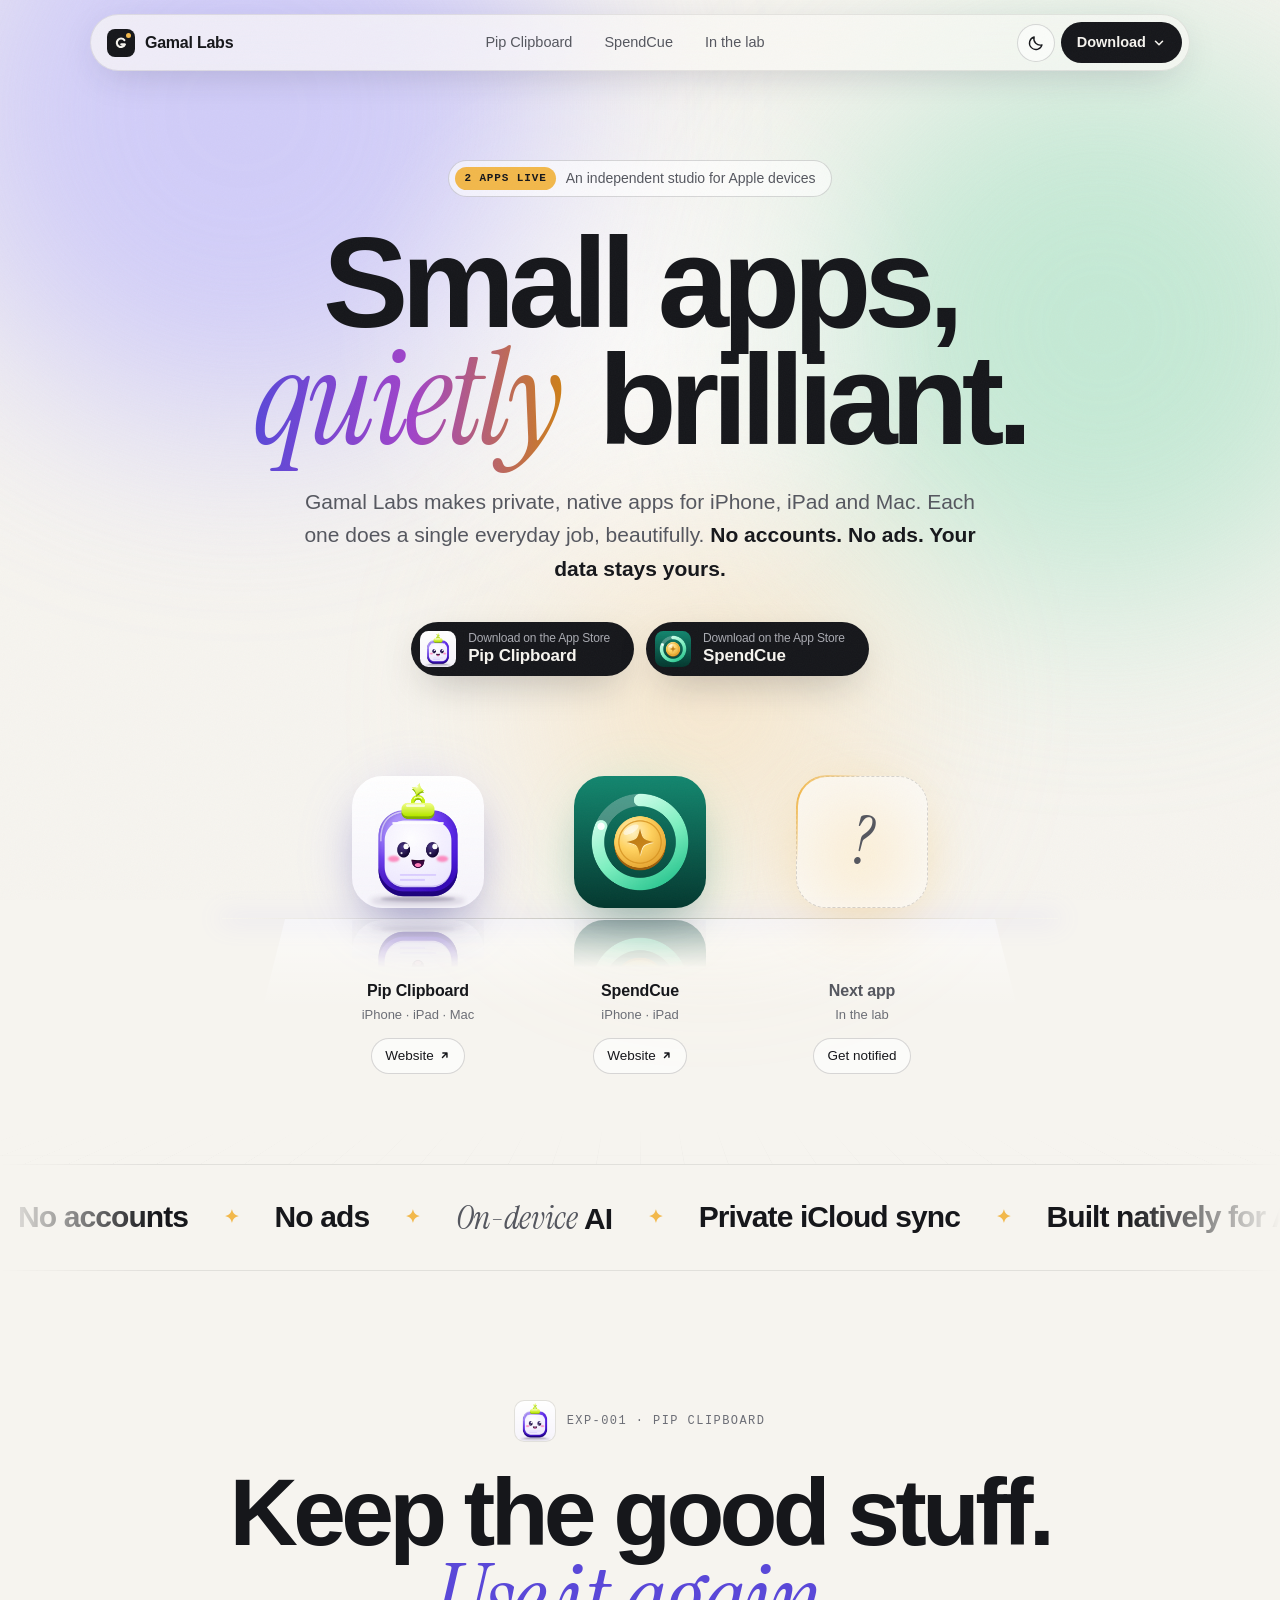
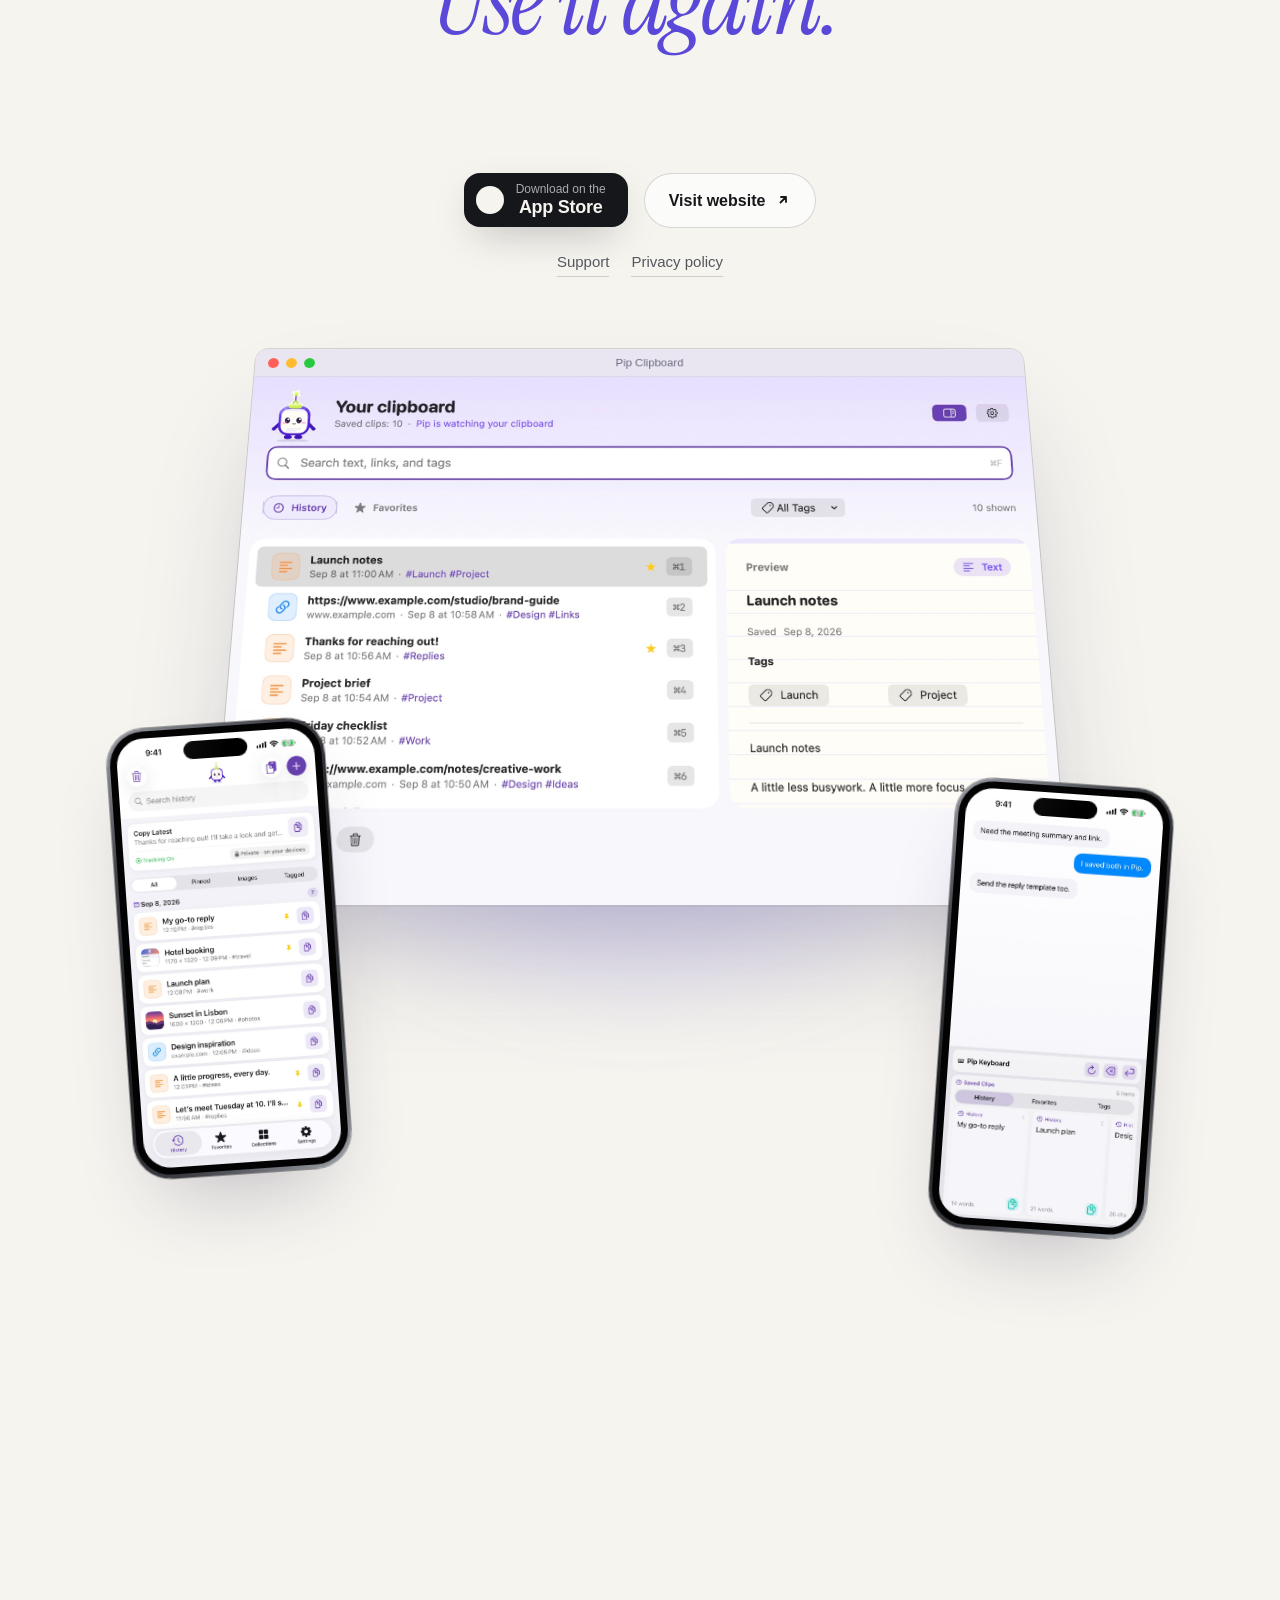
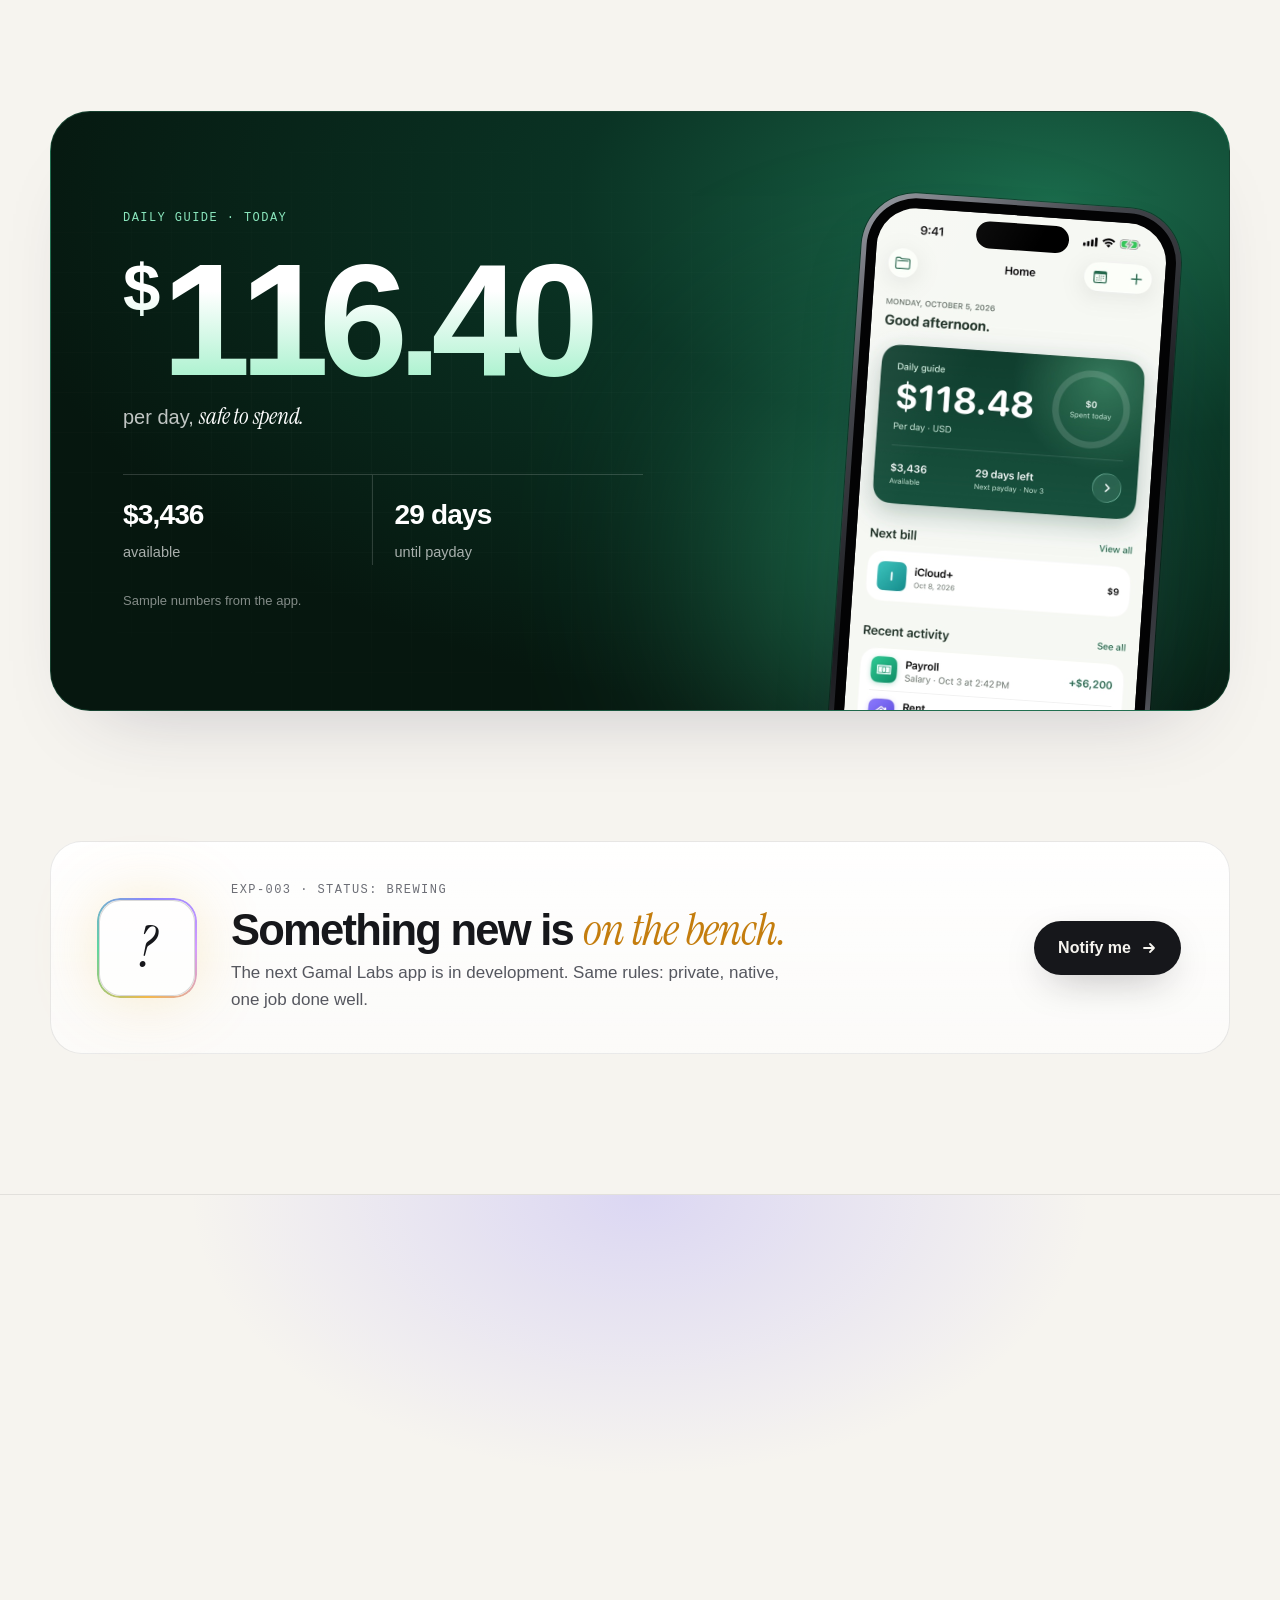
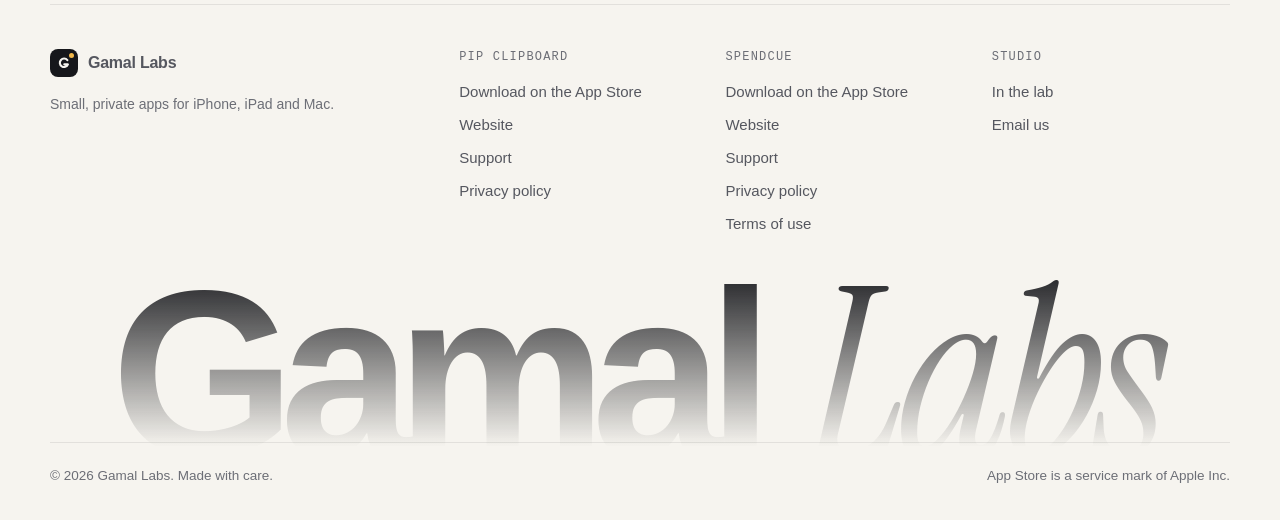
==== commit 9523f997: "Return to the dark showcase design with a full light mode - Theme tokens for every color; light "day" ====
--- a/index.html
+++ b/index.html
@@ -14,294 +14,244 @@
 <meta property="og:image" content="https://gamallabs.com/assets/og.png">
 <meta property="og:image:width" content="1200">
 <meta property="og:image:height" content="630">
-<meta property="og:image:alt" content="Gamal Labs: small apps, quietly brilliant. The Pip Clipboard and SpendCue app icons.">
+<meta property="og:image:alt" content="Gamal Labs: small apps, quietly brilliant. The Pip Clipboard and SpendCue app icons on a glowing shelf.">
 <meta name="twitter:card" content="summary_large_image">
 <meta name="twitter:title" content="Gamal Labs · Small apps, quietly brilliant">
 <meta name="twitter:description" content="Private, native apps for iPhone, iPad and Mac. No accounts, no ads, and your data stays yours.">
 <meta name="twitter:image" content="https://gamallabs.com/assets/og.png">
-<meta name="twitter:image:alt" content="Gamal Labs: small apps, quietly brilliant. The Pip Clipboard and SpendCue app icons.">
-<meta name="color-scheme" content="light">
-<meta name="theme-color" content="#f6f4ee">
-<link rel="icon" href="data:image/svg+xml,%3Csvg xmlns='http://www.w3.org/2000/svg' viewBox='0 0 64 64'%3E%3Crect width='64' height='64' rx='15' fill='%231f211c'/%3E%3Cpath d='M44 22a15 15 0 1 0 2 15H33' fill='none' stroke='%23f6f4ee' stroke-width='6.5' stroke-linecap='round' stroke-linejoin='round'/%3E%3Ccircle cx='47' cy='18' r='4.5' fill='%23f2552c'/%3E%3C/svg%3E">
+<meta name="twitter:image:alt" content="Gamal Labs: small apps, quietly brilliant. The Pip Clipboard and SpendCue app icons on a glowing shelf.">
+<meta name="color-scheme" content="dark light">
+<meta name="theme-color" content="#07080a" media="(prefers-color-scheme: dark)">
+<meta name="theme-color" content="#f6f4ef" media="(prefers-color-scheme: light)">
+<link rel="icon" href="data:image/svg+xml,%3Csvg xmlns='http://www.w3.org/2000/svg' viewBox='0 0 64 64'%3E%3Crect width='64' height='64' rx='15' fill='%2307080a'/%3E%3Cpath d='M44 22a15 15 0 1 0 2 15H33' fill='none' stroke='%23f4f2ee' stroke-width='6.5' stroke-linecap='round' stroke-linejoin='round'/%3E%3Ccircle cx='47' cy='18' r='4' fill='%23f0bd55'/%3E%3C/svg%3E">
 <link rel="preload" href="assets/fonts/instrument-serif-italic.woff2" as="font" type="font/woff2" crossorigin>
+<script>
+  // Apply a saved theme before first paint, so there is no flash
+  (() => {
+    const d = document.documentElement;
+    d.classList.add("js");
+    try { const t = localStorage.getItem("theme"); if (t === "light" || t === "dark") d.dataset.theme = t; } catch (e) {}
+  })();
+</script>
 <link rel="stylesheet" href="assets/site.css">
-<script>document.documentElement.classList.add("js");</script>
 </head>
 <body>
 <a class="skip-link" href="#main">Skip to content</a>
 
 <svg class="sprite" aria-hidden="true">
-  <symbol id="i-arrow" viewBox="0 0 24 24"><path d="M5 12h14m-6-6 6 6-6 6"/></symbol>
-  <symbol id="i-out" viewBox="0 0 24 24"><path d="M7 17 17 7M8 7h9v9"/></symbol>
-  <symbol id="i-down" viewBox="0 0 24 24"><path d="m6 9 6 6 6-6"/></symbol>
-  <symbol id="i-check" viewBox="0 0 24 24"><path d="m5 12.5 4.5 4.5L19 7.5"/></symbol>
-  <symbol id="i-dl" viewBox="0 0 24 24"><path d="M12 4v11m0 0 4.5-4.5M12 15l-4.5-4.5M5 19.5h14"/></symbol>
-  <symbol id="i-shield" viewBox="0 0 24 24"><path d="M12 3 4.5 6v5.5c0 4.6 3.2 8 7.5 9.5 4.3-1.5 7.5-4.9 7.5-9.5V6Z"/><path d="m8.8 12.2 2.3 2.3 4.2-4.6"/></symbol>
-  <symbol id="i-star" viewBox="0 0 100 100"><path d="m50 0 8 32 27-17-17 27 32 8-32 8 17 27-27-17-8 32-8-32-27 17 17-27L0 50l32-8-17-27 27 17Z" fill="currentColor" stroke="none"/></symbol>
+  <symbol id="i-dl" viewBox="0 0 28 28"><circle cx="14" cy="14" r="14" fill="currentColor"/><path d="M14 8v9m0 0 3.8-3.8M14 17l-3.8-3.8M9 20.5h10" fill="none" style="stroke: var(--cta-fg)" stroke-width="1.9" stroke-linecap="round" stroke-linejoin="round"/></symbol>
+  <symbol id="i-arrow" viewBox="0 0 16 16"><path d="M3 8h10m0 0L9 4m4 4-4 4" fill="none" stroke="currentColor" stroke-width="1.8" stroke-linecap="round" stroke-linejoin="round"/></symbol>
+  <symbol id="i-down" viewBox="0 0 16 16"><path d="m4 6 4 4 4-4" fill="none" stroke="currentColor" stroke-width="1.8" stroke-linecap="round" stroke-linejoin="round"/></symbol>
+  <symbol id="i-out" viewBox="0 0 16 16"><path d="M5.5 10.5 11 5M6 5h5v5" fill="none" stroke="currentColor" stroke-width="1.8" stroke-linecap="round" stroke-linejoin="round"/></symbol>
+  <symbol id="i-g" viewBox="0 0 64 64"><path d="M44 22a15 15 0 1 0 2 15H33" fill="none" stroke-width="7.5" stroke-linecap="round" stroke-linejoin="round"/></symbol>
+  <symbol id="i-sun" viewBox="0 0 24 24"><circle cx="12" cy="12" r="4.2" fill="none" stroke="currentColor" stroke-width="1.8"/><path d="M12 2.5v2.2M12 19.3v2.2M4.6 4.6l1.6 1.6M17.8 17.8l1.6 1.6M2.5 12h2.2M19.3 12h2.2M4.6 19.4l1.6-1.6M17.8 6.2l1.6-1.6" fill="none" stroke="currentColor" stroke-width="1.8" stroke-linecap="round"/></symbol>
+  <symbol id="i-moon" viewBox="0 0 24 24"><path d="M20 14.5A8.5 8.5 0 0 1 9.5 4a8.5 8.5 0 1 0 10.5 10.5Z" fill="none" stroke="currentColor" stroke-width="1.8" stroke-linejoin="round"/></symbol>
 </svg>
 
-<header class="site-header">
-  <nav class="nav wrap" aria-label="Main">
-    <a class="brand" href="#top" aria-label="Gamal Labs home"><span class="brand-mark" aria-hidden="true">g</span>gamal labs</a>
-    <div class="nav-links">
-      <a href="#apps">Our apps <sup>02</sup></a>
-      <a href="#studio">The studio</a>
-      <a href="#lab">In the lab <i class="dot" aria-hidden="true"></i></a>
-    </div>
-    <details class="menu">
-      <summary>Get the apps <svg aria-hidden="true"><use href="#i-down"/></svg></summary>
-      <div class="menu-panel">
-        <p class="menu-title">Download or read more</p>
-        <div class="menu-app">
-          <img src="assets/icon-clipboard.png" alt="" width="48" height="48">
+<nav class="nav" aria-label="Main">
+  <a class="brand" href="#top" aria-label="Gamal Labs home"><span class="mark" aria-hidden="true"><svg viewBox="0 0 64 64"><use href="#i-g"/></svg></span>Gamal Labs</a>
+  <div class="nav-links">
+    <a href="#clipboard">Pip Clipboard</a>
+    <a href="#spendcue">SpendCue</a>
+    <a href="#lab">In the lab</a>
+  </div>
+  <div class="nav-end">
+    <button class="theme" type="button" aria-label="Switch to light mode">
+      <svg class="sun" viewBox="0 0 24 24" aria-hidden="true"><use href="#i-sun"/></svg>
+      <svg class="moon" viewBox="0 0 24 24" aria-hidden="true"><use href="#i-moon"/></svg>
+    </button>
+    <details class="dl">
+      <summary>Download <svg viewBox="0 0 16 16" aria-hidden="true"><use href="#i-down"/></svg></summary>
+      <div class="dl-panel">
+        <p class="dl-title">Download or read more</p>
+        <div class="dl-app">
+          <img class="on-white" src="assets/icon-clipboard.png" alt="" width="48" height="48">
           <div><b>Pip Clipboard</b><span>iPhone · iPad · Mac</span></div>
-          <div class="menu-actions">
-            <a class="pill dark" href="https://apps.apple.com/app/id6761011158"><svg aria-hidden="true"><use href="#i-dl"/></svg>App Store</a>
-            <a class="pill" href="/Clipboard-pro-plus/">Website <svg aria-hidden="true"><use href="#i-out"/></svg></a>
-          </div>
-        </div>
-        <div class="menu-app">
+          <div class="dl-btns"><a class="mini solid" href="https://apps.apple.com/app/id6761011158">App Store</a><a class="mini" href="/Clipboard-pro-plus/">Website <svg viewBox="0 0 16 16" aria-hidden="true"><use href="#i-out"/></svg></a></div>
+        </div>
+        <div class="dl-app">
           <img src="assets/icon-spendcue.png" alt="" width="48" height="48">
           <div><b>SpendCue</b><span>iPhone · iPad</span></div>
-          <div class="menu-actions">
-            <a class="pill dark" href="https://apps.apple.com/app/id6767021493"><svg aria-hidden="true"><use href="#i-dl"/></svg>App Store</a>
-            <a class="pill" href="/SpendCueApp/">Website <svg aria-hidden="true"><use href="#i-out"/></svg></a>
-          </div>
+          <div class="dl-btns"><a class="mini solid" href="https://apps.apple.com/app/id6767021493">App Store</a><a class="mini" href="/SpendCueApp/">Website <svg viewBox="0 0 16 16" aria-hidden="true"><use href="#i-out"/></svg></a></div>
         </div>
       </div>
     </details>
-  </nav>
-</header>
+  </div>
+</nav>
 
 <main id="main">
   <!-- Hero -->
-  <section class="hero wrap" id="top" aria-labelledby="hero-title">
-    <div class="hero-copy">
-      <p class="eyebrow" data-reveal><i class="dot" aria-hidden="true"></i>Independent studio · Apple platforms</p>
-      <h1 id="hero-title" data-reveal style="--d:.05s">Small apps.<br>Quietly <em>brilliant.</em></h1>
-      <p class="lede" data-reveal style="--d:.1s">A little less friction, a little more delight. We make focused, private apps that feel right at home on your iPhone, iPad and Mac.</p>
-      <div class="hero-downloads" data-reveal style="--d:.15s">
-        <a class="store" href="https://apps.apple.com/app/id6761011158">
-          <img src="assets/icon-clipboard.png" alt="" width="40" height="40">
-          <span><small>Download on the App Store</small>Pip Clipboard</span>
-          <svg aria-hidden="true"><use href="#i-dl"/></svg>
-        </a>
-        <a class="store" href="https://apps.apple.com/app/id6767021493">
-          <img src="assets/icon-spendcue.png" alt="" width="40" height="40">
-          <span><small>Download on the App Store</small>SpendCue</span>
-          <svg aria-hidden="true"><use href="#i-dl"/></svg>
-        </a>
-      </div>
-      <p class="hero-sites" data-reveal style="--d:.2s">Or read more first: <a href="/Clipboard-pro-plus/">Pip Clipboard website</a> · <a href="/SpendCueApp/">SpendCue website</a></p>
-    </div>
-
-    <div class="hero-art" data-reveal style="--d:.12s">
-      <div class="orbit o1" aria-hidden="true"></div>
-      <div class="orbit o2" aria-hidden="true"></div>
-      <div class="dots" aria-hidden="true"></div>
-      <a class="tile pip" href="#clipboard">
-        <span class="tile-card"><img src="assets/icon-clipboard.png" alt="" width="512" height="512"></span>
-        <span class="tile-name">Pip Clipboard <svg aria-hidden="true"><use href="#i-arrow"/></svg></span>
-      </a>
-      <a class="tile spend" href="#spendcue">
-        <span class="tile-card"><img src="assets/icon-spendcue.png" alt="" width="512" height="512"></span>
-        <span class="tile-name">SpendCue <svg aria-hidden="true"><use href="#i-arrow"/></svg></span>
-      </a>
-      <div class="note keep" aria-hidden="true">
-        <span class="keycap">⌘C</span>
-        <span>A good idea?<b>Keep that.</b></span>
-      </div>
-      <div class="note money" aria-hidden="true">
-        <span class="note-label">Safe to spend today</span>
-        <span class="note-amount">$118.48</span>
-        <span class="note-foot"><i class="dot green"></i>Bills covered until payday</span>
-      </div>
-      <div class="stamp" aria-hidden="true"><svg><use href="#i-shield"/></svg><span>Your data.<br>Always yours.</span></div>
-      <svg class="star" aria-hidden="true"><use href="#i-star"/></svg>
+  <header class="hero" id="top">
+    <div class="aurora" aria-hidden="true"><i></i><i></i><i></i></div>
+    <div class="wrap">
+      <span class="eyebrow" data-reveal><b>2 APPS LIVE</b><span><span class="wide">An independent</span><span class="narrow">Indie</span> studio for Apple devices</span></span>
+      <h1 data-reveal style="--d:.08s">Small apps, <em>quietly</em> brilliant.</h1>
+      <p class="lede" data-reveal style="--d:.16s">Gamal Labs makes private, native apps for iPhone, iPad and Mac. Each one does a single everyday job, beautifully. <strong>No accounts. No ads. Your data stays yours.</strong></p>
+      <div class="cta-row" data-reveal style="--d:.24s">
+        <a class="btn btn-app" href="https://apps.apple.com/app/id6761011158"><img class="on-white" src="assets/icon-clipboard.png" alt="" width="36" height="36"><span><small>Download on the App Store</small>Pip Clipboard</span></a>
+        <a class="btn btn-app" href="https://apps.apple.com/app/id6767021493"><img src="assets/icon-spendcue.png" alt="" width="36" height="36"><span><small>Download on the App Store</small>SpendCue</span></a>
+      </div>
+
+      <div class="shelf" data-reveal style="--d:.34s" aria-label="Apps">
+        <div class="tile" style="--glow: var(--indigo)">
+          <a class="lift" href="#clipboard" aria-label="About Pip Clipboard"><span class="float"><img class="icon on-white" src="assets/icon-clipboard.png" alt="" width="512" height="512"></span></a>
+          <span class="name">Pip Clipboard</span><span class="kind">iPhone · iPad · Mac</span>
+          <a class="site" href="/Clipboard-pro-plus/">Website <svg viewBox="0 0 16 16" aria-hidden="true"><use href="#i-out"/></svg></a>
+        </div>
+        <div class="tile" style="--glow: var(--emerald)">
+          <a class="lift" href="#spendcue" aria-label="About SpendCue"><span class="float"><img class="icon" src="assets/icon-spendcue.png" alt="" width="512" height="512"></span></a>
+          <span class="name">SpendCue</span><span class="kind">iPhone · iPad</span>
+          <a class="site" href="/SpendCueApp/">Website <svg viewBox="0 0 16 16" aria-hidden="true"><use href="#i-out"/></svg></a>
+        </div>
+        <div class="tile next" style="--glow: var(--gold)">
+          <a class="lift" href="#lab" aria-label="About the next app"><span class="float"><span class="icon ghost" aria-hidden="true">?</span></span></a>
+          <span class="name">Next app</span><span class="kind">In the lab</span>
+          <a class="site" href="#lab">Get notified</a>
+        </div>
+      </div>
+    </div>
+  </header>
+
+  <!-- Marquee -->
+  <div class="marquee" aria-label="What every Gamal Labs app promises">
+    <div class="track">
+      <ul>
+        <li>No accounts</li><li class="s" aria-hidden="true">✦</li>
+        <li>No ads</li><li class="s" aria-hidden="true">✦</li>
+        <li><em>On-device</em> AI</li><li class="s" aria-hidden="true">✦</li>
+        <li>Private iCloud sync</li><li class="s" aria-hidden="true">✦</li>
+        <li>Built natively for Apple</li><li class="s" aria-hidden="true">✦</li>
+        <li>English · العربية · Français · Español</li><li class="s" aria-hidden="true">✦</li>
+        <li>One job, <em>done well</em></li><li class="s" aria-hidden="true">✦</li>
+      </ul>
+      <ul aria-hidden="true">
+        <li>No accounts</li><li class="s">✦</li>
+        <li>No ads</li><li class="s">✦</li>
+        <li><em>On-device</em> AI</li><li class="s">✦</li>
+        <li>Private iCloud sync</li><li class="s">✦</li>
+        <li>Built natively for Apple</li><li class="s">✦</li>
+        <li>English · العربية · Français · Español</li><li class="s">✦</li>
+        <li>One job, <em>done well</em></li><li class="s">✦</li>
+      </ul>
+    </div>
+  </div>
+
+  <!-- Pip Clipboard -->
+  <section class="chapter clip" id="clipboard" aria-labelledby="clip-title">
+    <div class="wrap">
+      <div class="chapter-head">
+        <div class="kicker" data-reveal><img class="on-white" src="assets/icon-clipboard.png" alt="" width="40" height="40"><span class="label">EXP-001 · Pip Clipboard</span></div>
+        <h2 id="clip-title" data-reveal style="--d:.06s">Keep the good stuff. <em>Use it again.</em></h2>
+        <p class="lead" data-reveal style="--d:.12s">Everything you copy, from text and links to images and your go-to replies, saved, tagged and searchable on your iPhone, iPad and Mac.</p>
+        <div class="actions" data-reveal style="--d:.18s">
+          <a class="store" href="https://apps.apple.com/app/id6761011158" aria-label="Download Pip Clipboard on the App Store">
+            <svg viewBox="0 0 28 28" aria-hidden="true"><use href="#i-dl"/></svg><span><small>Download on the</small><b>App Store</b></span>
+          </a>
+          <a class="btn btn-glass" href="/Clipboard-pro-plus/">Visit website <svg viewBox="0 0 16 16" aria-hidden="true"><use href="#i-out"/></svg></a>
+        </div>
+        <nav class="links" aria-label="Pip Clipboard help and policies" data-reveal style="--d:.22s">
+          <a href="/Clipboard-pro-plus/support/">Support</a><a href="/Clipboard-pro-plus/privacy-policy/">Privacy policy</a>
+        </nav>
+      </div>
+
+      <div class="stage" data-scroll>
+        <div class="mac">
+          <div class="bar" aria-hidden="true"><i></i><i></i><i></i><span>Pip Clipboard</span></div>
+          <img class="for-dark" src="assets/clipboard-mac-dark.jpg" alt="Pip Clipboard on Mac searching saved clips, with a preview pane" width="1600" height="1067" loading="lazy">
+          <img class="for-light" src="assets/clipboard-mac-light.jpg" alt="Pip Clipboard on Mac showing saved clips, tags and a preview pane" width="1600" height="1067" loading="lazy">
+        </div>
+        <div class="device l"><div class="frame"><div class="bezel"><div class="screen"><img src="assets/clipboard-history.jpg" alt="Clipboard history on iPhone with text, link and image clips" width="690" height="1500" loading="lazy"></div></div></div></div>
+        <div class="device r"><div class="frame"><div class="bezel"><div class="screen"><img src="assets/clipboard-keyboard.jpg" alt="The Pip keyboard inside a messaging app" width="690" height="1500" loading="lazy"></div></div></div></div>
+      </div>
     </div>
   </section>
 
-  <div class="strip wrap" data-reveal>
-    <p><em>Good software.</em> Less noise.</p>
-    <ul>
-      <li><svg aria-hidden="true"><use href="#i-check"/></svg>No accounts</li>
-      <li><svg aria-hidden="true"><use href="#i-check"/></svg>No ads</li>
-      <li><svg aria-hidden="true"><use href="#i-check"/></svg>Private by design</li>
-      <li><svg aria-hidden="true"><use href="#i-check"/></svg>Native to Apple</li>
-    </ul>
-  </div>
-
-  <!-- Apps -->
-  <section class="apps wrap" id="apps" aria-labelledby="apps-title">
-    <div class="section-head">
-      <div>
-        <p class="eyebrow" data-reveal>The everyday collection</p>
-        <h2 id="apps-title" data-reveal style="--d:.05s">A small family.<br><em>A big difference.</em></h2>
-      </div>
-      <p data-reveal style="--d:.1s">Two thoughtful tools, each with one job, both made to make your day a little lighter.</p>
-    </div>
-
-    <!-- Pip Clipboard -->
-    <article class="product pip" id="clipboard" aria-labelledby="pip-title" data-reveal>
-      <div class="product-copy">
-        <div class="topline"><span>01 · Productivity</span><span>iPhone · iPad · Mac</span></div>
-        <div class="product-id">
-          <img src="assets/icon-clipboard.png" alt="" width="56" height="56" loading="lazy">
-          <h3 id="pip-title">Pip Clipboard</h3>
-        </div>
-        <p class="tagline">Good things deserve <em>to be kept.</em></p>
-        <p class="description">That perfect reply. A link for later. The idea you almost lost. Everything you copy, saved, tagged and ready when you need it.</p>
-        <ul class="features">
-          <li><svg aria-hidden="true"><use href="#i-check"/></svg>Text, links and images, all in one place</li>
-          <li><svg aria-hidden="true"><use href="#i-check"/></svg>Find anything fast with tags and search</li>
-          <li><svg aria-hidden="true"><use href="#i-check"/></svg>A keyboard to paste clips in any app</li>
-          <li><svg aria-hidden="true"><use href="#i-check"/></svg>At home on iPhone, iPad and Mac</li>
-        </ul>
-        <div class="actions">
-          <a class="store" href="https://apps.apple.com/app/id6761011158" aria-label="Download Pip Clipboard on the App Store">
-            <svg class="lead-icon" aria-hidden="true"><use href="#i-dl"/></svg>
-            <span><small>Download on the</small>App Store</span>
+  <!-- SpendCue -->
+  <section class="chapter spend" id="spendcue" aria-labelledby="spend-title">
+    <div class="wrap">
+      <div class="chapter-head">
+        <div class="kicker" data-reveal><img src="assets/icon-spendcue.png" alt="" width="40" height="40"><span class="label">EXP-002 · SpendCue</span></div>
+        <h2 id="spend-title" data-reveal style="--d:.06s">Know what’s safe to spend <em>today.</em></h2>
+        <p class="lead" data-reveal style="--d:.12s">A calm daily budget that turns your balance, bills and next payday into one number you can trust, with every record kept on your device.</p>
+        <div class="actions" data-reveal style="--d:.18s">
+          <a class="store" href="https://apps.apple.com/app/id6767021493" aria-label="Download SpendCue on the App Store">
+            <svg viewBox="0 0 28 28" aria-hidden="true"><use href="#i-dl"/></svg><span><small>Download on the</small><b>App Store</b></span>
           </a>
-          <a class="button ghost" href="/Clipboard-pro-plus/">Visit website <svg aria-hidden="true"><use href="#i-out"/></svg></a>
-        </div>
-        <p class="policies"><a href="/Clipboard-pro-plus/support/">Support</a><a href="/Clipboard-pro-plus/privacy-policy/">Privacy policy</a></p>
-      </div>
-
-      <div class="product-visual">
-        <div class="visual-top">
-          <span class="caption">Your second brain, with a little personality.</span>
-          <div class="tabs" role="tablist" aria-label="Pip Clipboard screenshots">
-            <button role="tab" id="t-mac" aria-controls="p-mac" aria-selected="true">Mac</button>
-            <button role="tab" id="t-iphone" aria-controls="p-iphone" aria-selected="false" tabindex="-1">iPhone</button>
-            <button role="tab" id="t-kb" aria-controls="p-kb" aria-selected="false" tabindex="-1">Keyboard</button>
+          <a class="btn btn-glass" href="/SpendCueApp/">Visit website <svg viewBox="0 0 16 16" aria-hidden="true"><use href="#i-out"/></svg></a>
+        </div>
+        <nav class="links" aria-label="SpendCue help and policies" data-reveal style="--d:.22s">
+          <a href="/SpendCueApp/#help-title">Support</a><a href="/SpendCueApp/privacy/">Privacy policy</a><a href="/SpendCueApp/terms/">Terms of use</a>
+        </nav>
+      </div>
+
+      <div class="money" data-reveal>
+        <div class="money-copy">
+          <span class="label">Daily guide · Today</span>
+          <div class="amount"><sup>$</sup><span id="count">118.48</span></div>
+          <p class="per">per day, <em>safe to spend.</em></p>
+          <div class="money-stats">
+            <div><b>$3,436</b><span>available</span></div>
+            <div><b>29 days</b><span>until payday</span></div>
           </div>
-        </div>
-        <div class="panel" role="tabpanel" id="p-mac" aria-labelledby="t-mac">
-          <div class="mac">
-            <div class="mac-bar" aria-hidden="true"><i></i><i></i><i></i><span>Pip Clipboard</span></div>
-            <img src="assets/clipboard-mac-dark.jpg" alt="Pip Clipboard on Mac: searching saved clips, with tags and a preview pane" width="1600" height="1067" loading="lazy">
-          </div>
-        </div>
-        <div class="panel" role="tabpanel" id="p-iphone" aria-labelledby="t-iphone" hidden>
-          <div class="device"><div class="frame"><div class="bezel"><div class="screen"><img src="assets/clipboard-history.jpg" alt="Pip Clipboard history on iPhone with text, link and image clips" width="690" height="1500" loading="lazy"></div></div></div></div>
-        </div>
-        <div class="panel" role="tabpanel" id="p-kb" aria-labelledby="t-kb" hidden>
-          <div class="device"><div class="frame"><div class="bezel"><div class="screen"><img src="assets/clipboard-keyboard.jpg" alt="The Pip keyboard showing saved clips inside a messaging app" width="690" height="1500" loading="lazy"></div></div></div></div>
-        </div>
-      </div>
-    </article>
-
-    <!-- SpendCue -->
-    <article class="product spend" id="spendcue" aria-labelledby="spend-title" data-reveal>
-      <div class="product-copy">
-        <div class="topline"><span>02 · Personal finance</span><span>iPhone · iPad</span></div>
-        <div class="product-id">
-          <img src="assets/icon-spendcue.png" alt="" width="56" height="56" loading="lazy">
-          <h3 id="spend-title">SpendCue</h3>
-        </div>
-        <p class="tagline">Less money math. <em>More peace of mind.</em></p>
-        <p class="description">Your balance, your bills, your next payday. SpendCue turns it all into one calm, clear number: what’s safe to spend today.</p>
-        <ul class="features">
-          <li><svg aria-hidden="true"><use href="#i-check"/></svg>A daily spending guide that makes sense</li>
-          <li><svg aria-hidden="true"><use href="#i-check"/></svg>Bills and subscriptions before payday</li>
-          <li><svg aria-hidden="true"><use href="#i-check"/></svg>No bank login. Records stay on your device</li>
-          <li><svg aria-hidden="true"><use href="#i-check"/></svg>English, العربية, Français and Español</li>
-        </ul>
-        <div class="actions">
-          <a class="store" href="https://apps.apple.com/app/id6767021493" aria-label="Download SpendCue on the App Store">
-            <svg class="lead-icon" aria-hidden="true"><use href="#i-dl"/></svg>
-            <span><small>Download on the</small>App Store</span>
-          </a>
-          <a class="button ghost" href="/SpendCueApp/">Visit website <svg aria-hidden="true"><use href="#i-out"/></svg></a>
-        </div>
-        <p class="policies"><a href="/SpendCueApp/#help-title">Support</a><a href="/SpendCueApp/privacy/">Privacy policy</a><a href="/SpendCueApp/terms/">Terms of use</a></p>
-      </div>
-
-      <div class="product-visual">
-        <div class="visual-top"><span class="caption">A clearer picture. A calmer day.</span></div>
-        <div class="rings" aria-hidden="true"></div>
-        <div class="device"><div class="frame"><div class="bezel"><div class="screen"><img src="assets/spendcue-home-dark.jpg" alt="SpendCue home screen showing a daily guide of $118.48" width="639" height="1390" loading="lazy"></div></div></div></div>
-        <div class="guide" aria-hidden="true">
-          <span class="note-label">Your daily guide</span>
-          <span class="guide-amount"><sup>$</sup>118<small>.48</small></span>
-          <span class="guide-sub">per day, <em>safe to spend</em></span>
-          <span class="guide-stats"><span><b>$3,436</b>available</span><span><b>29</b>days to payday</span></span>
-        </div>
-        <span class="sample">Sample numbers from the app</span>
-      </div>
-    </article>
+          <p class="sample">Sample numbers from the app.</p>
+        </div>
+        <div class="device"><div class="frame"><div class="bezel"><div class="screen">
+          <img class="for-dark" src="assets/spendcue-home-dark.jpg" alt="SpendCue home screen showing the daily guide" width="639" height="1390" loading="lazy">
+          <img class="for-light" src="assets/spendcue-home-light.jpg" alt="SpendCue home screen showing the daily guide" width="639" height="1390" loading="lazy">
+        </div></div></div></div>
+        <div class="glow" aria-hidden="true"></div>
+      </div>
+    </div>
   </section>
 
-  <!-- Studio -->
-  <section class="studio" id="studio" aria-labelledby="studio-title">
-    <div class="wrap">
-      <div class="studio-head">
+  <!-- Lab -->
+  <section class="lab" id="lab" aria-labelledby="lab-title">
+    <div class="wrap">
+      <div class="lab-card" data-reveal>
+        <div class="flask" aria-hidden="true">?</div>
         <div>
-          <p class="eyebrow" data-reveal>Small studio. Strong convictions.</p>
-          <h2 id="studio-title" data-reveal style="--d:.05s">Software should make life lighter. <em>We mean it.</em></h2>
-        </div>
-        <p data-reveal style="--d:.1s">Gamal Labs is an independent studio with a simple belief: the best apps do one thing beautifully, respect your privacy, and get out of your way.</p>
-      </div>
-      <div class="values">
-        <div data-reveal><span>01</span><h3>Your life stays yours.</h3><p>No accounts to create and no ads to dodge. Your data lives on your devices and in your own iCloud.</p></div>
-        <div data-reveal style="--d:.06s"><span>02</span><h3>Feels like it belongs.</h3><p>Built natively for Apple devices, with the familiar details that make an app feel right at home.</p></div>
-        <div data-reveal style="--d:.12s"><span>03</span><h3>Small on purpose.</h3><p>One everyday problem, thoughtfully solved. Less clutter, more care, nothing extra in your way.</p></div>
-      </div>
-    </div>
-  </section>
-
-  <!-- Lab -->
-  <section class="lab wrap" id="lab" aria-labelledby="lab-title">
-    <div class="lab-card" data-reveal>
-      <div class="lab-icon" aria-hidden="true">?</div>
-      <div>
-        <p class="eyebrow"><i class="dot" aria-hidden="true"></i>On the workbench</p>
-        <h2 id="lab-title">A little something <em>is brewing.</em></h2>
-        <p>Our next app is taking shape. Same care, same principles, a new everyday job.</p>
-      </div>
-      <a class="button dark" href="mailto:hello@gamallabs.com?subject=Tell%20me%20when%20the%20next%20app%20ships">Keep me in the loop <svg aria-hidden="true"><use href="#i-arrow"/></svg></a>
+          <span class="label">EXP-003 · Status: brewing</span>
+          <h2 id="lab-title">Something new is <em>on the bench.</em></h2>
+          <p>The next Gamal Labs app is in development. Same rules: private, native, one job done well.</p>
+        </div>
+        <a class="btn btn-light" href="mailto:hello@gamallabs.com?subject=Tell%20me%20when%20the%20next%20app%20ships">Notify me <svg viewBox="0 0 16 16" aria-hidden="true"><use href="#i-arrow"/></svg></a>
+      </div>
     </div>
   </section>
 </main>
 
-<footer class="footer" id="contact">
+<footer id="contact">
   <div class="wrap">
-    <div class="footer-top">
+    <div class="contact" data-reveal>
+      <span class="label">Contact</span>
+      <h2>Ideas, bugs or just hello?</h2>
+      <a class="mail" href="mailto:hello@gamallabs.com">hello@gamallabs.com</a>
+    </div>
+    <div class="foot-grid">
       <div>
-        <p class="eyebrow">Good things start with a hello</p>
-        <a class="talk" href="mailto:hello@gamallabs.com">Let’s <em>talk</em> <svg aria-hidden="true"><use href="#i-out"/></svg></a>
-        <p class="mail">hello@gamallabs.com</p>
-      </div>
-      <nav class="footer-cols" aria-label="Footer">
-        <div>
-          <h4>Pip Clipboard</h4>
-          <a href="https://apps.apple.com/app/id6761011158">Download on the App Store</a>
-          <a href="/Clipboard-pro-plus/">Website</a>
-          <a href="/Clipboard-pro-plus/support/">Support</a>
-          <a href="/Clipboard-pro-plus/privacy-policy/">Privacy policy</a>
-        </div>
-        <div>
-          <h4>SpendCue</h4>
-          <a href="https://apps.apple.com/app/id6767021493">Download on the App Store</a>
-          <a href="/SpendCueApp/">Website</a>
-          <a href="/SpendCueApp/#help-title">Support</a>
-          <a href="/SpendCueApp/privacy/">Privacy policy</a>
-          <a href="/SpendCueApp/terms/">Terms of use</a>
-        </div>
-        <div>
-          <h4>Studio</h4>
-          <a href="#studio">Our principles</a>
-          <a href="#lab">In the lab</a>
-          <a href="mailto:hello@gamallabs.com">Email us</a>
-        </div>
-      </nav>
-    </div>
-    <div class="wordmark" aria-hidden="true">gamal labs<svg><use href="#i-star"/></svg></div>
-    <div class="footer-bottom">
-      <span>© <span id="year">2026</span> Gamal Labs. Independent by choice.</span>
-      <span>App Store is a service mark of Apple Inc.</span>
-      <a href="#top">Back to top ↑</a>
-    </div>
+        <a class="brand" href="#top"><span class="mark" aria-hidden="true"><svg viewBox="0 0 64 64"><use href="#i-g"/></svg></span>Gamal Labs</a>
+        <p>Small, private apps for iPhone, iPad and Mac.</p>
+      </div>
+      <div><h4>Pip Clipboard</h4><ul>
+        <li><a href="https://apps.apple.com/app/id6761011158">Download on the App Store</a></li>
+        <li><a href="/Clipboard-pro-plus/">Website</a></li>
+        <li><a href="/Clipboard-pro-plus/support/">Support</a></li>
+        <li><a href="/Clipboard-pro-plus/privacy-policy/">Privacy policy</a></li></ul></div>
+      <div><h4>SpendCue</h4><ul>
+        <li><a href="https://apps.apple.com/app/id6767021493">Download on the App Store</a></li>
+        <li><a href="/SpendCueApp/">Website</a></li>
+        <li><a href="/SpendCueApp/#help-title">Support</a></li>
+        <li><a href="/SpendCueApp/privacy/">Privacy policy</a></li>
+        <li><a href="/SpendCueApp/terms/">Terms of use</a></li></ul></div>
+      <div><h4>Studio</h4><ul>
+        <li><a href="#lab">In the lab</a></li>
+        <li><a href="mailto:hello@gamallabs.com">Email us</a></li></ul></div>
+    </div>
+  </div>
+  <div class="giant" aria-hidden="true">Gamal <em>Labs</em></div>
+  <div class="wrap legal">
+    <span>© <span id="year">2026</span> Gamal Labs. Made with care.</span>
+    <span>App Store is a service mark of Apple Inc.</span>
   </div>
 </footer>
 
--- a/assets/site.css
+++ b/assets/site.css
@@ -1,308 +1,415 @@
 @font-face { font-family: "Instrument Serif"; font-style: normal; font-weight: 400; font-display: swap; src: url(fonts/instrument-serif.woff2) format("woff2"); }
 @font-face { font-family: "Instrument Serif"; font-style: italic; font-weight: 400; font-display: swap; src: url(fonts/instrument-serif-italic.woff2) format("woff2"); }
-
+@property --spin { syntax: "<angle>"; inherits: false; initial-value: 0deg; }
+
+/* ============ Themes ============
+   Dark is the default. Light applies when the visitor's system is light
+   (unless they chose dark) or when they pick light with the toggle. */
 :root {
-  --paper: #f6f4ee;
-  --card: #fffdf8;
-  --ink: #1f211c;
-  --ink-2: #3b3d35;
-  --muted: #5f6157;
-  --line: #dfddd2;
-  --line-2: #cfcdc0;
-  --orange: #f2552c;
-  --orange-ink: #b8391a;
-  --pip-bg: #ebe7f7;
-  --pip-ring: #cdc4ea;
-  --pip-deep: #5a45d4;
-  --spend-bg: #e4ebd9;
-  --spend-ring: #bccbab;
-  --spend-deep: #1d5c43;
-  --serif: "Instrument Serif", Georgia, serif;
-  --sans: -apple-system, BlinkMacSystemFont, "SF Pro Display", "SF Pro Text", "Helvetica Neue", Arial, sans-serif;
-  --mono: ui-monospace, "SF Mono", SFMono-Regular, Menlo, monospace;
+  color-scheme: dark;
+  --bg: #07080a;
+  --ink: #f4f2ee;
+  --muted: #a6a7af;
+  --dim: #7c7d85;
+  --line: rgb(255 255 255 / .08);
+  --line-2: rgb(255 255 255 / .15);
+  --fill: rgb(255 255 255 / .04);
+  --fill-2: rgb(255 255 255 / .09);
+  --nav-bg: rgb(14 15 18 / .62);
+  --panel-bg: rgb(18 19 23 / .97);
+  --cta-bg: #f4f2ee;
+  --cta-fg: #07080a;
+  --cta-hover: #ffffff;
+  --cta-sub: #5d5e64;
+  --cta-glow: rgb(255 255 255 / .3);
+  --shadow: rgb(0 0 0 / .8);
+  --grid: rgb(255 255 255 / .07);
+  --spot: rgb(255 255 255 / .06);
+  --shelf-line: rgb(255 255 255 / .5);
+  --shelf-glass: rgb(255 255 255 / .07);
+  --reflect: rgb(255 255 255 / .2);
+  --aurora-a: #4c48da; --aurora-b: #156446; --aurora-c: #8a5a12; --aurora-op: .5;
+  --grain: .045;
+  --indigo: #807cff; --emerald: #4fd8a0; --gold: #f0bd55;
+  --clip-em: #b1aeff; --spend-em: #8ae6bd; --lab-em: #f0bd55;
+  --shimmer: linear-gradient(90deg, #9d99ff, #d39bff 25%, #f4c66d 50%, #66dcaa 75%, #9d99ff);
+  --stage-glow: rgb(98 94 245 / .55);
+  --foot-glow: rgb(128 124 255 / .22);
+  --mac-bg: #1e1e20; --mac-bar: #2a2a2d; --mac-bar-line: #38383b; --mac-title: #8c8c90;
+  --serif: "Instrument Serif", "Iowan Old Style", "Times New Roman", serif;
+  --sans: -apple-system, BlinkMacSystemFont, "SF Pro Display", "SF Pro Text", "Segoe UI", Roboto, "Helvetica Neue", Arial, sans-serif;
+  --mono: ui-monospace, "SF Mono", SFMono-Regular, Menlo, Consolas, monospace;
   --ease: cubic-bezier(.16, 1, .3, 1);
-  --radius: 22px;
-  --shadow-soft: 0 1px 2px rgb(31 33 28 / .05), 0 18px 40px -18px rgb(31 33 28 / .25);
-}
-
-/* ---------- Base ---------- */
+}
+:root[data-theme="light"] {
+  color-scheme: light;
+  --bg: #f6f4ef;
+  --ink: #16171b;
+  --muted: #55575f;
+  --dim: #6c6e76;
+  --line: rgb(22 23 27 / .09);
+  --line-2: rgb(22 23 27 / .16);
+  --fill: rgb(255 255 255 / .6);
+  --fill-2: rgb(255 255 255 / .95);
+  --nav-bg: rgb(250 249 245 / .72);
+  --panel-bg: rgb(255 254 251 / .98);
+  --cta-bg: #16171b;
+  --cta-fg: #f6f4ef;
+  --cta-hover: #000000;
+  --cta-sub: #a9aab1;
+  --cta-glow: rgb(22 23 27 / .35);
+  --shadow: rgb(40 36 70 / .28);
+  --grid: rgb(22 23 27 / .08);
+  --spot: rgb(255 255 255 / .55);
+  --shelf-line: rgb(22 23 27 / .22);
+  --shelf-glass: rgb(255 255 255 / .55);
+  --reflect: rgb(255 255 255 / .35);
+  --aurora-a: #b9b4ff; --aurora-b: #a4e2c4; --aurora-c: #f7d49a; --aurora-op: .6;
+  --grain: .03;
+  --indigo: #8c86ff; --emerald: #5fd6a0; --gold: #f2b84b;
+  --clip-em: #5a48d8; --spend-em: #1b7a52; --lab-em: #c47d0e;
+  --shimmer: linear-gradient(90deg, #5a48d8, #a144c9 25%, #d0820f 50%, #1b8a5a 75%, #5a48d8);
+  --stage-glow: rgb(140 128 255 / .45);
+  --foot-glow: rgb(140 128 255 / .25);
+  --mac-bg: #f4f2fb; --mac-bar: #e9e6f2; --mac-bar-line: #d9d5e6; --mac-title: #6b6680;
+}
+@media (prefers-color-scheme: light) {
+  :root:not([data-theme="dark"]) {
+    color-scheme: light;
+    --bg: #f6f4ef;
+    --ink: #16171b;
+    --muted: #55575f;
+    --dim: #6c6e76;
+    --line: rgb(22 23 27 / .09);
+    --line-2: rgb(22 23 27 / .16);
+    --fill: rgb(255 255 255 / .6);
+    --fill-2: rgb(255 255 255 / .95);
+    --nav-bg: rgb(250 249 245 / .72);
+    --panel-bg: rgb(255 254 251 / .98);
+    --cta-bg: #16171b;
+    --cta-fg: #f6f4ef;
+    --cta-hover: #000000;
+    --cta-sub: #a9aab1;
+    --cta-glow: rgb(22 23 27 / .35);
+    --shadow: rgb(40 36 70 / .28);
+    --grid: rgb(22 23 27 / .08);
+    --spot: rgb(255 255 255 / .55);
+    --shelf-line: rgb(22 23 27 / .22);
+    --shelf-glass: rgb(255 255 255 / .55);
+    --reflect: rgb(255 255 255 / .35);
+    --aurora-a: #b9b4ff; --aurora-b: #a4e2c4; --aurora-c: #f7d49a; --aurora-op: .6;
+    --grain: .03;
+    --indigo: #8c86ff; --emerald: #5fd6a0; --gold: #f2b84b;
+    --clip-em: #5a48d8; --spend-em: #1b7a52; --lab-em: #c47d0e;
+    --shimmer: linear-gradient(90deg, #5a48d8, #a144c9 25%, #d0820f 50%, #1b8a5a 75%, #5a48d8);
+    --stage-glow: rgb(140 128 255 / .45);
+    --foot-glow: rgb(140 128 255 / .25);
+    --mac-bg: #f4f2fb; --mac-bar: #e9e6f2; --mac-bar-line: #d9d5e6; --mac-title: #6b6680;
+  }
+}
+
+/* Theme-specific screenshots and toggle icon */
+.for-light { display: none !important; }
+.theme .moon { transform: translateY(140%) rotate(-40deg); opacity: 0; }
+:root[data-theme="light"] .for-dark { display: none !important; }
+:root[data-theme="light"] .for-light { display: block !important; }
+:root[data-theme="light"] .theme .sun { transform: translateY(-140%) rotate(40deg); opacity: 0; }
+:root[data-theme="light"] .theme .moon { transform: none; opacity: 1; }
+@media (prefers-color-scheme: light) {
+  :root:not([data-theme="dark"]) .for-dark { display: none !important; }
+  :root:not([data-theme="dark"]) .for-light { display: block !important; }
+  :root:not([data-theme="dark"]) .theme .sun { transform: translateY(-140%) rotate(40deg); opacity: 0; }
+  :root:not([data-theme="dark"]) .theme .moon { transform: none; opacity: 1; }
+}
+
+/* ============ Base ============ */
 * { box-sizing: border-box; }
-html { scroll-behavior: smooth; scroll-padding-top: 96px; -webkit-text-size-adjust: 100%; }
-body { margin: 0; background: var(--paper); color: var(--ink); font: 17px/1.6 var(--sans); -webkit-font-smoothing: antialiased; overflow-x: hidden; }
+html { background: var(--bg); -webkit-text-size-adjust: 100%; scroll-behavior: smooth; }
+body { margin: 0; background: var(--bg); color: var(--ink); font: 17px/1.6 var(--sans); -webkit-font-smoothing: antialiased; overflow-x: hidden; }
+body::after { /* film grain */
+  content: ""; position: fixed; inset: 0; z-index: 90; pointer-events: none; opacity: var(--grain);
+  background-image: url("data:image/svg+xml,%3Csvg xmlns='http://www.w3.org/2000/svg' width='180' height='180'%3E%3Cfilter id='n'%3E%3CfeTurbulence type='fractalNoise' baseFrequency='.85' numOctaves='3' stitchTiles='stitch'/%3E%3C/filter%3E%3Crect width='100%25' height='100%25' filter='url(%23n)'/%3E%3C/svg%3E");
+}
 img { display: block; max-width: 100%; height: auto; }
 a { color: inherit; }
-h1, h2, h3, h4, p { margin: 0; }
+::selection { background: rgb(128 124 255 / .4); }
+:focus-visible { outline: 2px solid var(--gold); outline-offset: 4px; border-radius: 8px; }
+.sprite { position: absolute; width: 0; height: 0; overflow: hidden; }
+.skip-link { position: fixed; left: 16px; top: -60px; z-index: 100; padding: 10px 16px; border-radius: 10px; background: var(--cta-bg); color: var(--cta-fg); text-decoration: none; }
+.skip-link:focus { top: 16px; }
+.wrap { width: min(1180px, 100% - 48px); margin-inline: auto; }
 em { font-family: var(--serif); font-style: italic; font-weight: 400; letter-spacing: -.01em; }
-svg { width: 20px; height: 20px; flex: none; fill: none; stroke: currentColor; stroke-width: 1.8; stroke-linecap: round; stroke-linejoin: round; }
-::selection { background: #f9c2ad; }
-:focus-visible { outline: 3px solid var(--orange-ink); outline-offset: 4px; border-radius: 6px; }
-.sprite { position: absolute; width: 0; height: 0; overflow: hidden; }
-.wrap { width: min(1240px, 100% - 64px); margin-inline: auto; }
-.skip-link { position: fixed; left: 16px; top: -60px; z-index: 100; background: var(--ink); color: var(--paper); padding: 10px 16px; border-radius: 8px; text-decoration: none; }
-.skip-link:focus { top: 12px; }
-.eyebrow { display: inline-flex; align-items: center; gap: 10px; font: 500 12.5px/1.4 var(--mono); letter-spacing: .1em; text-transform: uppercase; color: var(--muted); }
-.dot { display: inline-block; width: 7px; height: 7px; border-radius: 50%; background: var(--orange); flex: none; }
-.dot.green { background: #4f8a5b; }
-
-/* ---------- Buttons ---------- */
-.button { display: inline-flex; align-items: center; gap: 10px; min-height: 52px; padding: 0 22px; border-radius: 14px; font-size: 16px; font-weight: 600; text-decoration: none; transition: transform .25s var(--ease), background .2s, border-color .2s, box-shadow .25s; }
-.button svg { width: 18px; height: 18px; }
-.button:hover { transform: translateY(-2px); }
-.button.dark { background: var(--ink); color: var(--paper); }
-.button.dark:hover { background: #000; }
-.button.ghost { border: 1.5px solid var(--line-2); background: var(--card); }
-.button.ghost:hover { border-color: var(--ink); }
-.store { display: inline-flex; align-items: center; gap: 12px; min-height: 60px; padding: 8px 20px 8px 10px; border-radius: 16px; background: var(--ink); color: var(--paper); text-decoration: none; box-shadow: 0 14px 30px -16px rgb(31 33 28 / .7); transition: transform .25s var(--ease), background .2s; }
-.store:hover { transform: translateY(-2px); background: #000; }
-.store img { width: 40px; height: 40px; border-radius: 23%; background: #fff; }
-.store span { display: grid; line-height: 1.15; font-size: 18px; font-weight: 650; letter-spacing: -.015em; }
-.store small { font-size: 12px; font-weight: 500; color: rgb(246 244 238 / .66); letter-spacing: 0; }
-.store > svg { width: 18px; height: 18px; margin-left: 6px; opacity: .7; }
-.store .lead-icon { width: 30px; height: 30px; margin: 0 2px 0 6px; padding: 6px; border-radius: 50%; background: var(--paper); color: var(--ink); stroke-width: 2.2; }
-
-/* ---------- Header ---------- */
-.site-header { position: sticky; top: 0; z-index: 50; background: rgb(246 244 238 / .82); backdrop-filter: blur(16px) saturate(1.4); -webkit-backdrop-filter: blur(16px) saturate(1.4); border-bottom: 1px solid var(--line); }
-.nav { display: flex; align-items: center; justify-content: space-between; gap: 24px; height: 80px; }
-.brand { display: inline-flex; align-items: center; gap: 11px; font-size: 22px; font-weight: 700; letter-spacing: -.045em; text-decoration: none; }
-.brand-mark { position: relative; display: grid; place-items: center; width: 36px; height: 36px; border-radius: 10px; background: var(--ink); color: var(--paper); font-size: 25px; line-height: 1; padding-bottom: 5px; letter-spacing: 0; }
-.brand-mark::after { content: ""; position: absolute; top: 5px; right: 5px; width: 7px; height: 7px; border-radius: 50%; background: var(--orange); }
-.nav-links { display: flex; gap: 6px; }
-.nav-links a { display: inline-flex; align-items: center; gap: 6px; padding: 8px 14px; border-radius: 999px; font-size: 15px; font-weight: 500; text-decoration: none; color: var(--ink-2); transition: background .2s, color .2s; }
-.nav-links a:hover { background: rgb(31 33 28 / .06); color: var(--ink); }
-.nav-links sup { font: 500 10px var(--mono); color: var(--muted); }
-.menu { position: relative; }
-.menu summary { display: inline-flex; align-items: center; gap: 8px; min-height: 44px; padding: 0 18px; border-radius: 12px; background: var(--ink); color: var(--paper); font-size: 15px; font-weight: 600; cursor: pointer; list-style: none; transition: background .2s; }
-.menu summary::-webkit-details-marker { display: none; }
-.menu summary:hover { background: #000; }
-.menu summary svg { width: 16px; height: 16px; transition: transform .3s var(--ease); }
-.menu[open] summary svg { transform: rotate(180deg); }
-.menu-panel { position: absolute; right: 0; top: calc(100% + 12px); width: 360px; padding: 10px; border-radius: 20px; background: var(--card); border: 1px solid var(--line); box-shadow: 0 30px 60px -24px rgb(31 33 28 / .35); animation: pop .3s var(--ease); }
+.label { font: 500 12px/1.4 var(--mono); letter-spacing: .12em; text-transform: uppercase; color: var(--dim); }
+.on-white { background: #fff; }
+.narrow { display: none; }
+@media (max-width: 760px) { .wide { display: none; } .narrow { display: inline; } .eyebrow { white-space: nowrap; } }
+
+/* ============ Nav ============ */
+.nav {
+  position: fixed; top: 14px; left: 50%; transform: translateX(-50%); z-index: 60;
+  width: min(1100px, calc(100% - 24px)); display: flex; align-items: center; justify-content: space-between; gap: 12px;
+  padding: 7px 7px 7px 16px; border-radius: 999px; border: 1px solid var(--line);
+  background: var(--nav-bg); backdrop-filter: blur(22px) saturate(1.6); -webkit-backdrop-filter: blur(22px) saturate(1.6);
+  box-shadow: 0 10px 40px -14px var(--shadow);
+}
+.brand { display: inline-flex; align-items: center; gap: 10px; text-decoration: none; font-weight: 650; font-size: 16px; letter-spacing: -.015em; }
+.mark { width: 28px; height: 28px; border-radius: 8px; background: var(--ink); display: grid; place-items: center; position: relative; flex: none; }
+.mark svg { width: 18px; height: 18px; stroke: var(--bg); }
+.mark::after { content: ""; position: absolute; top: 4px; right: 4px; width: 5px; height: 5px; border-radius: 50%; background: var(--gold); }
+.nav-links { display: flex; align-items: center; gap: 4px; font-size: 14.5px; }
+.nav-links a { text-decoration: none; color: var(--muted); padding: 8px 14px; border-radius: 999px; transition: color .2s, background .2s; }
+.nav-links a:hover { color: var(--ink); background: var(--fill-2); }
+.nav-end { display: flex; align-items: center; gap: 6px; }
+
+.theme { position: relative; display: grid; place-items: center; width: 38px; height: 38px; border-radius: 50%; border: 1px solid var(--line-2); background: var(--fill); color: var(--ink); cursor: pointer; overflow: hidden; transition: background .2s; }
+.theme:hover { background: var(--fill-2); }
+.theme svg { position: absolute; width: 18px; height: 18px; transition: transform .5s var(--ease), opacity .3s; }
+
+.dl { position: relative; }
+.dl summary { list-style: none; cursor: pointer; display: inline-flex; align-items: center; gap: 6px; padding: 9px 16px; border-radius: 999px; background: var(--cta-bg); color: var(--cta-fg); font-size: 14.5px; font-weight: 600; transition: background .2s; }
+.dl summary:hover { background: var(--cta-hover); }
+.dl summary::-webkit-details-marker { display: none; }
+.dl summary svg { width: 14px; height: 14px; transition: transform .3s var(--ease); }
+.dl[open] summary svg { transform: rotate(180deg); }
+.dl-panel { position: absolute; right: 0; top: calc(100% + 14px); width: 350px; padding: 8px; border-radius: 24px; border: 1px solid var(--line-2);
+  background: var(--panel-bg); backdrop-filter: blur(24px); -webkit-backdrop-filter: blur(24px); box-shadow: 0 30px 60px -24px var(--shadow); animation: pop .35s var(--ease); }
 @keyframes pop { from { opacity: 0; transform: translateY(-6px) scale(.98); } }
-.menu-title { padding: 8px 12px 6px; font: 500 12px var(--mono); letter-spacing: .08em; text-transform: uppercase; color: var(--muted); }
-.menu-app { display: grid; grid-template-columns: 48px 1fr; gap: 2px 14px; align-items: center; padding: 12px; border-radius: 14px; }
-.menu-app + .menu-app { border-top: 1px solid var(--line); }
-.menu-app img { grid-row: span 2; width: 48px; height: 48px; border-radius: 23%; background: #fff; box-shadow: 0 0 0 1px var(--line); }
-.menu-app b { display: block; font-size: 16px; letter-spacing: -.01em; }
-.menu-app span { display: block; font-size: 13.5px; color: var(--muted); }
-.menu-actions { grid-column: 2; display: flex; gap: 8px; margin-top: 8px; }
-.pill { display: inline-flex; align-items: center; gap: 6px; padding: 8px 14px; border-radius: 999px; border: 1.5px solid var(--line-2); font-size: 14px; font-weight: 600; text-decoration: none; transition: border-color .2s, background .2s; }
-.pill svg { width: 15px; height: 15px; }
-.pill:hover { border-color: var(--ink); }
-.pill.dark { background: var(--ink); border-color: var(--ink); color: var(--paper); }
-.pill.dark:hover { background: #000; }
-
-/* ---------- Hero ---------- */
-.hero { display: grid; grid-template-columns: 1.05fr 1fr; gap: 48px; align-items: center; padding: 72px 0 80px; }
-.hero h1 { font-size: clamp(56px, 8.2vw, 124px); line-height: .94; font-weight: 600; letter-spacing: -.055em; margin: 26px 0 28px; }
-.hero h1 em { font-size: 1.1em; letter-spacing: -.035em; color: var(--orange); }
-.lede { font-size: clamp(18px, 1.5vw, 21px); color: var(--muted); max-width: 30em; margin-bottom: 34px; }
-.hero-downloads { display: flex; flex-wrap: wrap; gap: 12px; }
-.hero-sites { margin-top: 20px; font-size: 15px; color: var(--muted); }
-.hero-sites a { color: var(--ink); font-weight: 500; text-decoration: underline; text-decoration-color: var(--line-2); text-underline-offset: 4px; text-decoration-thickness: 1.5px; transition: text-decoration-color .2s; }
-.hero-sites a:hover { text-decoration-color: var(--orange); }
-
-/* Hero art: everything sized in container units so it scales as one piece */
-.hero-art { position: relative; container-type: inline-size; aspect-ratio: 1 / .96; width: 100%; max-width: 600px; justify-self: end; isolation: isolate; }
-.orbit { position: absolute; border-radius: 50%; border: 1px solid var(--line-2); z-index: -1; }
-.orbit.o1 { inset: 8% 4% 6% 6%; transform: rotate(-18deg); }
-.orbit.o2 { inset: 22% 20% 20% 22%; border-style: dashed; }
-.dots { position: absolute; inset: 10%; z-index: -2; background-image: radial-gradient(rgb(31 33 28 / .16) 1px, transparent 1px); background-size: 16px 16px; -webkit-mask-image: radial-gradient(closest-side, #000, transparent); mask-image: radial-gradient(closest-side, #000, transparent); }
-.tile { position: absolute; display: grid; gap: 2.4cqw; text-decoration: none; transition: translate .4s var(--ease); }
-.tile:hover { translate: 0 -1.6cqw; }
-.tile-card { display: block; padding: 2.6cqw; border-radius: 7.4cqw; box-shadow: 0 4cqw 7cqw -4cqw rgb(31 33 28 / .35), inset 0 1px 0 rgb(255 255 255 / .8); }
-.tile img { width: 100%; border-radius: 23%; background: #fff; box-shadow: 0 1cqw 2.4cqw rgb(31 33 28 / .14); }
-.tile-name { display: flex; align-items: center; gap: 1.4cqw; padding: 0 1cqw; font-size: max(13px, 2.6cqw); font-weight: 600; letter-spacing: -.01em; }
-.tile-name svg { width: max(14px, 2.6cqw); height: max(14px, 2.6cqw); }
-.tile.pip { width: 38%; left: 9%; top: 9%; transform: rotate(-9deg); }
-.tile.pip .tile-card { background: var(--pip-bg); }
-.tile.spend { width: 36%; right: 5%; top: 38%; transform: rotate(8deg); }
-.tile.spend .tile-card { background: var(--spend-bg); }
-.note { position: absolute; z-index: 2; background: var(--card); border: 1px solid var(--line); border-radius: 2.4cqw; box-shadow: var(--shadow-soft); }
-.note.keep { right: 1%; top: 6%; display: flex; align-items: center; gap: 2.4cqw; padding: 2.2cqw 3cqw; transform: rotate(6deg); font-size: max(12px, 2.4cqw); line-height: 1.35; color: var(--muted); }
-.note.keep b { display: block; color: var(--ink); font-weight: 650; }
-.keycap { display: grid; place-items: center; width: 7.6cqw; height: 7.6cqw; border-radius: 1.6cqw; background: var(--pip-bg); color: var(--pip-deep); font: 600 max(11px, 2.2cqw) var(--sans); box-shadow: inset 0 -.5cqw 0 var(--pip-ring); }
-.note.money { left: 0; bottom: 9%; display: grid; padding: 3cqw 3.8cqw; transform: rotate(-5deg); }
-.note-label { font: 500 max(10px, 1.9cqw) var(--mono); letter-spacing: .08em; text-transform: uppercase; color: var(--muted); }
-.note-amount { font-size: max(26px, 6.4cqw); font-weight: 650; letter-spacing: -.04em; line-height: 1.15; }
-.note-foot { display: flex; align-items: center; gap: 1.4cqw; font-size: max(11px, 2.1cqw); color: #446b4c; }
-.stamp { position: absolute; right: 2%; bottom: 6%; display: flex; align-items: center; gap: 1.6cqw; transform: rotate(-7deg); color: #4f6b45; }
-.stamp svg { width: max(24px, 5cqw); height: max(24px, 5cqw); }
-.stamp span { font: 600 max(10px, 1.9cqw)/1.35 var(--mono); letter-spacing: .08em; text-transform: uppercase; }
-.star { position: absolute; left: 3%; top: 50%; width: 7cqw; height: 7cqw; color: var(--orange); animation: turn 18s linear infinite; }
-@keyframes turn { to { transform: rotate(360deg); } }
-
-/* ---------- Strip ---------- */
-.strip { display: flex; align-items: center; justify-content: space-between; gap: 24px; padding: 26px 0; border-block: 1px solid var(--line); }
-.strip p { font-size: 26px; letter-spacing: -.02em; font-weight: 500; }
-.strip p em { font-size: 1.15em; }
-.strip ul { display: flex; flex-wrap: wrap; gap: 10px 30px; margin: 0; padding: 0; list-style: none; font-size: 15.5px; font-weight: 500; color: var(--ink-2); }
-.strip li { display: flex; align-items: center; gap: 8px; }
-.strip li svg { width: 18px; height: 18px; color: #4f8a5b; stroke-width: 2.2; }
-
-/* ---------- Apps ---------- */
-.apps { padding: 110px 0 120px; }
-.section-head { display: flex; align-items: end; justify-content: space-between; gap: 40px; margin-bottom: 48px; }
-.section-head h2, .studio h2 { font-size: clamp(40px, 5.2vw, 72px); line-height: 1; font-weight: 600; letter-spacing: -.05em; margin-top: 16px; }
-.section-head h2 em, .studio h2 em { font-size: 1.1em; letter-spacing: -.03em; }
-.section-head > p { max-width: 24em; font-size: 18px; color: var(--muted); }
-.product { display: grid; grid-template-columns: 5fr 6fr; border: 1px solid var(--line); border-radius: 28px; overflow: hidden; background: var(--card); box-shadow: 0 1px 2px rgb(31 33 28 / .04); scroll-margin-top: 100px; }
-.product + .product { margin-top: 28px; }
-.product-copy { display: flex; flex-direction: column; padding: 44px 48px; }
-.topline { display: flex; justify-content: space-between; gap: 16px; font: 500 12.5px var(--mono); letter-spacing: .08em; text-transform: uppercase; color: var(--muted); padding-bottom: 20px; border-bottom: 1px solid var(--line); }
-.product-id { display: flex; align-items: center; gap: 14px; margin: 30px 0 18px; }
-.product-id img { width: 56px; height: 56px; border-radius: 23%; background: #fff; box-shadow: 0 0 0 1px var(--line), 0 8px 18px -10px rgb(31 33 28 / .4); }
-.product-id h3 { font-size: 22px; font-weight: 650; letter-spacing: -.02em; }
-.tagline { font-size: clamp(32px, 3.3vw, 46px); line-height: 1.05; font-weight: 600; letter-spacing: -.04em; }
-.tagline em { display: block; font-size: 1.12em; letter-spacing: -.025em; }
-.pip .tagline em { color: var(--pip-deep); }
-.spend .tagline em { color: var(--spend-deep); }
-.description { margin-top: 18px; font-size: 17px; color: var(--muted); max-width: 30em; }
-.features { list-style: none; margin: 24px 0 32px; padding: 0; display: grid; gap: 10px; font-size: 16px; color: var(--ink-2); }
-.features li { display: flex; gap: 10px; align-items: flex-start; }
-.features svg { width: 20px; height: 20px; margin-top: 2px; stroke-width: 2.2; }
-.pip .features svg { color: var(--pip-deep); }
-.spend .features svg { color: var(--spend-deep); }
-.actions { display: flex; flex-wrap: wrap; align-items: center; gap: 12px; margin-top: auto; }
-.policies { display: flex; flex-wrap: wrap; gap: 6px 22px; margin-top: 22px; font-size: 15px; }
-.policies a { color: var(--muted); text-decoration: underline; text-decoration-color: var(--line-2); text-underline-offset: 4px; transition: color .2s, text-decoration-color .2s; }
-.policies a:hover { color: var(--ink); text-decoration-color: var(--ink); }
-
-.product-visual { position: relative; overflow: hidden; isolation: isolate; min-height: 660px; container-type: inline-size; }
-.pip .product-visual { background: radial-gradient(120% 90% at 80% 10%, #f4f1fd, var(--pip-bg) 60%); }
-.spend .product-visual { background: radial-gradient(120% 90% at 80% 10%, #eff3e8, var(--spend-bg) 60%); }
-.visual-top { position: absolute; left: 32px; right: 32px; top: 28px; z-index: 3; display: flex; align-items: center; justify-content: space-between; gap: 16px; }
-.caption { font: 500 12.5px/1.4 var(--mono); letter-spacing: .08em; text-transform: uppercase; color: #5f597a; }
-.spend .caption { color: #56664a; }
-.tabs { display: inline-flex; padding: 4px; gap: 2px; border-radius: 999px; background: rgb(255 255 255 / .6); border: 1px solid var(--pip-ring); }
-.tabs button { border: 0; background: none; font: 600 14.5px var(--sans); color: #4c4766; padding: 8px 16px; border-radius: 999px; cursor: pointer; transition: background .2s, color .2s; }
-.tabs button[aria-selected="true"] { background: var(--ink); color: var(--paper); }
-.tabs button:hover:not([aria-selected="true"]) { background: rgb(255 255 255 / .9); }
-.panel { position: absolute; inset: 0; display: grid; place-items: center; animation: fade .45s var(--ease); }
-.panel[hidden] { display: none; }
-@keyframes fade { from { opacity: 0; transform: translateY(12px); } }
-.mac { width: 92%; margin-top: 56px; border-radius: 12px; overflow: hidden; background: #1c1a24; box-shadow: 0 0 0 1px rgb(31 33 28 / .12), 0 40px 70px -30px rgb(48 32 92 / .55); transform: perspective(1800px) rotateY(-8deg) rotateX(3deg); }
-.mac-bar { display: flex; align-items: center; gap: 7px; height: 30px; padding: 0 12px; background: #2a2635; border-bottom: 1px solid #3a3546; }
-.mac-bar i { width: 11px; height: 11px; border-radius: 50%; background: #ff5f57; }
-.mac-bar i:nth-child(2) { background: #febc2e; }
-.mac-bar i:nth-child(3) { background: #28c840; }
-.mac-bar span { margin-inline: auto; transform: translateX(-20px); font-size: 12px; color: #9d97ad; }
-.panel .device { width: min(44%, 300px); align-self: start; margin-top: 100px; }
+.dl-title { margin: 0; padding: 10px 12px 4px; font: 500 12px var(--mono); letter-spacing: .08em; text-transform: uppercase; color: var(--dim); }
+.dl-app { display: grid; grid-template-columns: 48px 1fr; gap: 2px 14px; align-items: center; padding: 12px; }
+.dl-app + .dl-app { border-top: 1px solid var(--line); }
+.dl-app img { width: 48px; height: 48px; border-radius: 23%; grid-row: span 2; }
+.dl-app b { display: block; font-size: 16px; letter-spacing: -.01em; }
+.dl-app span { display: block; color: var(--dim); font-size: 13px; }
+.dl-btns { grid-column: 2; display: flex; gap: 8px; margin-top: 8px; }
+.mini { display: inline-flex; align-items: center; gap: 4px; padding: 7px 14px; border-radius: 999px; border: 1px solid var(--line-2); font-size: 14px; font-weight: 600; text-decoration: none; transition: background .2s, border-color .2s; }
+.mini svg { width: 13px; height: 13px; }
+.mini:hover { background: var(--fill-2); }
+.mini.solid { background: var(--cta-bg); color: var(--cta-fg); border-color: var(--cta-bg); }
+.mini.solid:hover { background: var(--cta-hover); }
+
+/* ============ Hero ============ */
+.hero { position: relative; isolation: isolate; overflow: hidden; padding: 160px 0 90px; text-align: center; --mx: 50%; --my: 30%; }
+.aurora { position: absolute; inset: 0; z-index: -2; pointer-events: none; }
+.aurora i { position: absolute; border-radius: 50%; filter: blur(100px); opacity: var(--aurora-op); animation: drift 24s ease-in-out infinite alternate; }
+.aurora i:nth-child(1) { width: 640px; height: 640px; left: -6%; top: -18%; background: var(--aurora-a); }
+.aurora i:nth-child(2) { width: 560px; height: 560px; right: -8%; top: 4%; background: var(--aurora-b); animation-duration: 28s; animation-delay: -8s; }
+.aurora i:nth-child(3) { width: 340px; height: 340px; left: 42%; top: 46%; background: var(--aurora-c); opacity: calc(var(--aurora-op) * .7); animation-duration: 20s; animation-delay: -4s; }
+@keyframes drift { to { transform: translate3d(80px, 50px, 0) scale(1.18); } }
+.hero::before { /* lab floor grid */
+  content: ""; position: absolute; left: -50%; right: -50%; bottom: -10%; height: 62%; z-index: -1;
+  background-image: linear-gradient(var(--grid) 1px, transparent 1px), linear-gradient(90deg, var(--grid) 1px, transparent 1px);
+  background-size: 64px 64px; transform: perspective(700px) rotateX(62deg); transform-origin: 50% 100%;
+  -webkit-mask-image: linear-gradient(to top, #000 0%, transparent 75%); mask-image: linear-gradient(to top, #000 0%, transparent 75%);
+}
+.hero::after { /* cursor spotlight */
+  content: ""; position: absolute; inset: 0; z-index: -1; pointer-events: none;
+  background: radial-gradient(520px circle at var(--mx) var(--my), var(--spot), transparent 60%);
+}
+.eyebrow { display: inline-flex; align-items: center; gap: 10px; padding: 6px 15px 6px 6px; border-radius: 999px; border: 1px solid var(--line-2); background: var(--fill); font-size: 14px; color: var(--muted); }
+.eyebrow b { white-space: nowrap; flex: none; font: 600 11px/1 var(--mono); letter-spacing: .08em; color: #16171b; background: var(--gold); padding: 6px 9px; border-radius: 999px; }
+h1 { font-size: clamp(54px, 10vw, 150px); line-height: .88; letter-spacing: -.055em; font-weight: 700; margin: 30px auto 28px; max-width: 11ch; }
+h1 em { display: inline-block; padding: 0 .08em .12em 0; margin-bottom: -.12em; font-size: 1.04em; letter-spacing: -.03em;
+  background: var(--shimmer); background-size: 200% 100%; -webkit-background-clip: text; background-clip: text; color: transparent; animation: shimmer 8s linear infinite; }
+@keyframes shimmer { to { background-position: -200% 0; } }
+.lede { font-size: clamp(18px, 1.7vw, 21px); color: var(--muted); max-width: 33em; margin: 0 auto 36px; }
+.lede strong { color: var(--ink); font-weight: 600; }
+.cta-row { display: flex; justify-content: center; flex-wrap: wrap; gap: 12px; }
+.btn { display: inline-flex; align-items: center; gap: 10px; text-decoration: none; font-weight: 600; font-size: 16px; padding: 14px 24px; border-radius: 999px; transition: transform .3s var(--ease), background .2s, box-shadow .3s var(--ease); }
+.btn svg { width: 16px; height: 16px; flex: none; }
+.btn:hover { transform: translateY(-2px); }
+.btn-light { background: var(--cta-bg); color: var(--cta-fg); box-shadow: 0 14px 40px -14px var(--cta-glow); }
+.btn-light:hover { background: var(--cta-hover); }
+.btn-glass { border: 1px solid var(--line-2); background: var(--fill); color: var(--ink); }
+.btn-glass:hover { background: var(--fill-2); }
+.btn-app { gap: 12px; padding: 9px 24px 9px 9px; background: var(--cta-bg); color: var(--cta-fg); box-shadow: 0 14px 40px -14px var(--cta-glow); text-align: left; line-height: 1.15; font-size: 17px; letter-spacing: -.01em; }
+.btn-app:hover { background: var(--cta-hover); }
+.btn-app img { width: 36px; height: 36px; border-radius: 23%; }
+.btn-app small { display: block; font-size: 12px; font-weight: 500; color: var(--cta-sub); }
+
+/* App shelf */
+.shelf { position: relative; display: flex; justify-content: center; align-items: flex-start; gap: clamp(28px, 6vw, 72px); margin: 100px auto 0; width: fit-content; padding: 0 40px; }
+.shelf::before { content: ""; position: absolute; left: -12%; right: -12%; top: 142px; height: 1px; background: linear-gradient(90deg, transparent, var(--shelf-line), transparent); box-shadow: 0 0 24px 2px rgb(160 156 255 / .3); }
+.shelf::after { content: ""; position: absolute; left: -6%; right: -6%; top: 143px; height: 90px; z-index: -1; background: linear-gradient(180deg, var(--shelf-glass), transparent); clip-path: polygon(3% 0, 97% 0, 100% 100%, 0 100%); }
+.tile { display: grid; justify-items: center; width: 150px; }
+.tile .lift { display: block; text-decoration: none; color: inherit; border-radius: 23%; transition: transform .5s var(--ease); }
+.tile .lift:hover, .tile .lift:focus-visible { transform: translateY(-12px) scale(1.04); }
+.float { position: relative; display: block; width: 132px; height: 132px; animation: float 7s ease-in-out infinite; }
+@keyframes float { 50% { transform: translateY(-9px); } }
+.float::before { content: ""; position: absolute; inset: 18% 12% -6%; z-index: -1; border-radius: 50%; background: var(--glow, var(--indigo)); filter: blur(34px); opacity: .55; transition: opacity .4s; }
+.tile .lift:hover .float::before { opacity: .9; }
+.icon { width: 132px; height: 132px; border-radius: 23%; box-shadow: 0 24px 40px -16px var(--shadow);
+  -webkit-box-reflect: below 12px linear-gradient(transparent 64%, var(--reflect)); }
+.icon.ghost { display: grid; place-items: center; position: relative; background: var(--fill); border: 1.5px dashed var(--line-2); box-shadow: none; font: italic 64px/1 var(--serif); color: var(--muted); -webkit-box-reflect: unset; }
+.icon.ghost::after { content: ""; position: absolute; inset: -1.5px; border-radius: inherit; padding: 1.5px; background: conic-gradient(from var(--spin), transparent 0 70%, var(--gold) 85%, transparent 100%);
+  -webkit-mask: linear-gradient(#000 0 0) content-box, linear-gradient(#000 0 0); -webkit-mask-composite: xor; mask-composite: exclude; animation: spin 4s linear infinite; }
+@keyframes spin { to { --spin: 360deg; } }
+.tile .name { margin-top: 70px; font-weight: 600; font-size: 16px; letter-spacing: -.01em; }
+.tile .kind { font-size: 13px; color: var(--dim); margin-top: 2px; }
+.tile.next .name { color: var(--muted); }
+.tile .site { margin-top: 12px; display: inline-flex; align-items: center; gap: 4px; padding: 6px 13px; border-radius: 999px; border: 1px solid var(--line-2); font-size: 13.5px; font-weight: 500; text-decoration: none; background: var(--fill); transition: background .2s, border-color .2s; }
+.tile .site:hover { background: var(--fill-2); border-color: var(--muted); }
+.tile .site svg { width: 13px; height: 13px; }
+
+/* ============ Marquee ============ */
+.marquee { border-block: 1px solid var(--line); overflow: hidden; padding: 26px 0; -webkit-mask-image: linear-gradient(90deg, transparent, #000 12%, #000 88%, transparent); mask-image: linear-gradient(90deg, transparent, #000 12%, #000 88%, transparent); }
+.track { display: flex; width: max-content; animation: marquee 48s linear infinite; }
+.marquee:hover .track { animation-play-state: paused; }
+.track ul { display: flex; align-items: center; gap: 36px; padding: 0 18px; margin: 0; list-style: none; }
+.track li { font-size: clamp(22px, 2.4vw, 30px); font-weight: 600; letter-spacing: -.03em; white-space: nowrap; }
+.track li.s { color: var(--gold); font-size: 18px; }
+.track li em { font-size: 1.12em; color: var(--muted); }
+@keyframes marquee { to { transform: translateX(-50%); } }
+
+/* ============ Chapters ============ */
+.chapter { position: relative; padding: 130px 0 0; scroll-margin-top: 40px; }
+.chapter-head { text-align: center; max-width: 900px; margin: 0 auto; }
+.kicker { display: inline-flex; align-items: center; gap: 12px; margin-bottom: 28px; }
+.kicker img { width: 40px; height: 40px; border-radius: 23%; box-shadow: 0 0 0 1px var(--line); }
+h2 { font-size: clamp(44px, 7.4vw, 108px); line-height: .92; letter-spacing: -.05em; font-weight: 700; margin: 0 0 26px; }
+h2 em { display: inline-block; padding: 0 .08em .1em 0; margin-bottom: -.1em; font-size: 1.04em; letter-spacing: -.025em; }
+.clip h2 em { color: var(--clip-em); }
+.spend h2 em { color: var(--spend-em); }
+.lead { font-size: clamp(18px, 1.6vw, 21px); color: var(--muted); max-width: 34em; margin: 0 auto 34px; }
+.actions { display: flex; flex-wrap: wrap; align-items: center; justify-content: center; gap: 14px 16px; }
+.store { display: inline-flex; align-items: center; gap: 12px; padding: 10px 22px 10px 12px; border-radius: 16px; background: var(--cta-bg); color: var(--cta-fg); text-decoration: none; transition: transform .3s var(--ease), background .2s; box-shadow: 0 14px 40px -14px var(--cta-glow); }
+.store:hover { transform: translateY(-2px); background: var(--cta-hover); }
+.store svg { width: 28px; height: 28px; flex: none; color: var(--cta-fg); }
+.store small { display: block; font-size: 12px; line-height: 1.1; color: var(--cta-sub); font-weight: 500; text-align: left; }
+.store b { display: block; font-size: 18px; line-height: 1.15; letter-spacing: -.015em; }
+.links { display: flex; justify-content: center; flex-wrap: wrap; gap: 8px 22px; font-size: 15px; margin-top: 22px; }
+.links a { color: var(--muted); text-decoration: none; border-bottom: 1px solid var(--line-2); padding-bottom: 2px; transition: color .2s, border-color .2s; }
+.links a:hover { color: var(--ink); border-color: var(--ink); }
 
 /* iPhone frame: metal edge > black border > full screenshot */
 .device { container-type: inline-size; position: relative; }
-.device .frame { padding: 1.5cqw; border-radius: 17cqw; background: linear-gradient(140deg, #d9dade, #8d9097 22%, #3d3f45 50%, #8a8d94 78%, #d4d5d9); box-shadow: 0 50px 70px -40px rgb(31 33 28 / .6), 0 0 0 1px rgb(31 33 28 / .15); }
-.device .bezel { padding: 3.2cqw; border-radius: 15.5cqw; background: #050506; }
+.device .frame { padding: 1.5cqw; border-radius: 17cqw; background: linear-gradient(140deg, #9a9da5 0%, #44464c 22%, #1b1c20 50%, #3c3e44 78%, #a3a6ad 100%); box-shadow: 0 0 0 1px rgb(0 0 0 / .35), 0 40px 80px -30px var(--shadow); }
+.device .bezel { padding: 3.2cqw; border-radius: 15.5cqw; background: #030304; }
 .device .screen { position: relative; overflow: hidden; border-radius: 12.4cqw; background: #000; }
 .device .screen img { width: 100%; }
 .device .screen::after { content: ""; position: absolute; top: 2.6cqw; left: 50%; width: 29cqw; height: 8.4cqw; transform: translateX(-50%); background: #000; border-radius: 99px; }
-
-.rings { position: absolute; width: 92cqw; aspect-ratio: 1; left: -18cqw; top: 14%; border-radius: 50%; border: 1px solid var(--spend-ring); z-index: -1; }
-.rings::after { content: ""; position: absolute; inset: 9cqw; border-radius: 50%; border: 1px dashed var(--spend-ring); }
-.spend .product-visual > .device { position: absolute; width: 44cqw; max-width: 310px; right: 5%; top: 100px; transform: rotate(6deg); }
-.guide { position: absolute; left: 6%; bottom: 14%; z-index: 2; display: grid; gap: 2px; width: min(46%, 290px); padding: 22px 24px; background: var(--card); border: 1px solid var(--line); border-radius: 18px; box-shadow: var(--shadow-soft); transform: rotate(-4deg); }
-.guide-amount { font-size: clamp(44px, 7cqw, 60px); font-weight: 650; letter-spacing: -.05em; line-height: 1.05; margin-top: 6px; }
-.guide-amount sup { font-size: .45em; vertical-align: .9em; margin-right: 2px; letter-spacing: 0; }
-.guide-amount small { font-size: .62em; color: var(--muted); }
-.guide-sub { font-size: 16px; color: var(--muted); }
-.guide-sub em { color: var(--spend-deep); font-size: 1.15em; }
-.guide-stats { display: flex; gap: 18px; margin-top: 14px; padding-top: 14px; border-top: 1px solid var(--line); font-size: 13.5px; color: var(--muted); }
-.guide-stats b { display: block; font-size: 18px; color: var(--ink); letter-spacing: -.02em; }
-.sample { position: absolute; left: 32px; bottom: 22px; font: 500 12px var(--mono); letter-spacing: .06em; color: #56664a; }
-
-/* ---------- Studio ---------- */
-.studio { background: var(--ink); color: #f3f1e8; padding: 110px 0 120px; }
-.studio .eyebrow { color: #b9bdab; }
-.studio h2 em { color: #ffb59e; }
-.studio-head { display: grid; grid-template-columns: 1.6fr 1fr; gap: 60px; align-items: end; margin-bottom: 64px; }
-.studio-head > p { font-size: 18px; color: #c4c7b8; }
-.values { display: grid; grid-template-columns: repeat(3, 1fr); gap: 40px; }
-.values > div { border-top: 1px solid #4a4c42; padding-top: 24px; }
-.values span { font: italic 54px/1 var(--serif); color: var(--orange); }
-.values h3 { font-size: 22px; font-weight: 600; letter-spacing: -.02em; margin: 18px 0 10px; }
-.values p { font-size: 16.5px; color: #c4c7b8; }
-
-/* ---------- Lab ---------- */
-.lab { padding: 96px 0; }
-.lab-card { display: grid; grid-template-columns: auto 1fr auto; gap: 32px; align-items: center; padding: 36px 40px; border-radius: 28px; border: 1.5px dashed var(--line-2); background: var(--card); }
-.lab-icon { display: grid; place-items: center; width: 92px; height: 92px; border-radius: 24px; background: #fbe3d6; color: var(--orange-ink); font: italic 58px/1 var(--serif); transform: rotate(-6deg); box-shadow: inset 0 0 0 1.5px #f3c3a9; }
-.lab h2 { font-size: clamp(30px, 3vw, 42px); font-weight: 600; letter-spacing: -.04em; line-height: 1.1; margin: 10px 0 8px; }
-.lab h2 em { color: var(--orange); font-size: 1.1em; }
-.lab-card p:last-child { color: var(--muted); }
-
-/* ---------- Footer ---------- */
-.footer { border-top: 1px solid var(--line); padding-top: 80px; }
-.footer-top { display: grid; grid-template-columns: 1fr auto; gap: 48px; align-items: start; }
-.footer-top .eyebrow { display: flex; }
-.talk { display: inline-flex; align-items: center; gap: 18px; margin-top: 10px; font-size: clamp(52px, 6vw, 84px); font-weight: 600; letter-spacing: -.05em; line-height: 1.1; text-decoration: none; transition: color .2s; }
-.talk em { font-size: 1.1em; color: var(--orange); }
-.talk svg { width: .6em; height: .6em; stroke-width: 1.4; transition: transform .3s var(--ease); }
-.talk:hover svg { transform: translate(4px, -4px); }
-.mail { margin-top: 4px; font-size: 17px; color: var(--muted); }
-.footer-cols { display: grid; grid-template-columns: repeat(3, auto); gap: 56px; }
-.footer-cols div { display: grid; align-content: start; gap: 10px; }
-.footer-cols h4 { margin-bottom: 6px; font: 500 12.5px var(--mono); letter-spacing: .08em; text-transform: uppercase; color: var(--muted); }
-.footer-cols a { font-size: 15.5px; text-decoration: none; color: var(--ink-2); }
-.footer-cols a:hover { color: var(--orange-ink); text-decoration: underline; text-underline-offset: 4px; }
-.wordmark { display: flex; align-items: center; justify-content: space-between; margin-top: 72px; font-size: clamp(64px, 15vw, 230px); font-weight: 700; letter-spacing: -.07em; line-height: 1.05; white-space: nowrap; padding-bottom: .12em; border-bottom: 1px solid var(--line); }
-.wordmark svg { width: .6em; height: .6em; color: var(--orange); }
-.footer-bottom { display: flex; flex-wrap: wrap; justify-content: space-between; gap: 12px; padding: 24px 0 40px; font-size: 14px; color: var(--muted); }
-.footer-bottom a { text-decoration: none; }
-.footer-bottom a:hover { color: var(--ink); }
-
-/* ---------- Reveal ---------- */
-.js [data-reveal] { opacity: 0; transform: translateY(22px); transition: opacity .9s var(--ease), transform .9s var(--ease); transition-delay: var(--d, 0s); }
-.js [data-reveal].in { opacity: 1; transform: none; }
-
-/* ---------- Responsive ---------- */
-@media (max-width: 1060px) {
-  .hero { grid-template-columns: 1fr; padding-top: 48px; }
-  .hero-art { justify-self: center; max-width: 560px; }
-  .product { grid-template-columns: 1fr; }
-  .product-visual { min-height: 0; aspect-ratio: 1 / .95; }
-  .studio-head { grid-template-columns: 1fr; gap: 24px; }
-  .footer-top { grid-template-columns: 1fr; }
-}
-@media (max-width: 720px) {
+.device .screen::before { content: ""; position: absolute; inset: 0; z-index: 1; pointer-events: none; background: linear-gradient(115deg, rgb(255 255 255 / .12), rgb(255 255 255 / 0) 30%); }
+
+/* Mac window */
+.mac { position: relative; border-radius: 14px; overflow: hidden; background: var(--mac-bg); box-shadow: 0 0 0 1px var(--line-2), 0 60px 120px -40px var(--shadow); }
+.mac .bar { height: 34px; display: flex; align-items: center; gap: 8px; padding-left: 14px; background: var(--mac-bar); border-bottom: 1px solid var(--mac-bar-line); }
+.mac .bar i { width: 12px; height: 12px; border-radius: 50%; background: #ff5f57; }
+.mac .bar i:nth-child(2) { background: #febc2e; }
+.mac .bar i:nth-child(3) { background: #28c840; }
+.mac .bar span { margin-inline: auto; transform: translateX(-26px); font-size: 12.5px; color: var(--mac-title); font-weight: 500; }
+
+/* Pip Clipboard stage */
+.stage { position: relative; isolation: isolate; width: min(1040px, 100%); margin: 72px auto 0; padding: 0 8% 7%; --p: 1; }
+.stage::before { content: ""; position: absolute; left: 10%; right: 10%; top: 20%; bottom: 0; z-index: -1; background: radial-gradient(closest-side, var(--stage-glow), transparent); filter: blur(30px); }
+.stage .mac { transform: perspective(2000px) rotateX(calc((1 - var(--p)) * 24deg)) scale(calc(.9 + var(--p) * .1)); transform-origin: 50% 0; will-change: transform; }
+.stage .device { position: absolute; width: 21%; bottom: 0; will-change: transform; }
+.stage .device.l { left: 0; transform: translateY(calc((1 - var(--p)) * 140px)) rotate(-4deg); }
+.stage .device.r { right: 0; transform: translateY(calc((1 - var(--p)) * 200px)) rotate(4deg); }
+
+/* SpendCue money card: a deep green product panel in both themes */
+.money { position: relative; overflow: hidden; isolation: isolate; display: grid; grid-template-columns: 1.15fr .85fr; align-items: center; gap: 40px; margin-top: 72px; border-radius: 40px; padding: 64px 0 0 72px; min-height: 600px; color: #fff;
+  background: radial-gradient(90% 90% at 85% 15%, #1b6a4b 0%, #0a3324 45%, #06170f 100%); border: 1px solid rgb(79 216 160 / .2); box-shadow: 0 40px 80px -50px var(--shadow); }
+.money::before { content: ""; position: absolute; inset: 0; z-index: -1; opacity: .35; background-image: linear-gradient(rgb(255 255 255 / .06) 1px, transparent 1px), linear-gradient(90deg, rgb(255 255 255 / .06) 1px, transparent 1px); background-size: 40px 40px; -webkit-mask-image: radial-gradient(70% 70% at 30% 50%, #000, transparent); mask-image: radial-gradient(70% 70% at 30% 50%, #000, transparent); }
+.money-copy { padding-bottom: 72px; }
+.money .label { color: #8ae6bd; }
+.amount { font-size: clamp(76px, 12.5vw, 190px); line-height: .9; letter-spacing: -.065em; font-weight: 700; margin: 18px 0 6px; font-variant-numeric: tabular-nums; white-space: nowrap;
+  background: linear-gradient(180deg, #ffffff 30%, #9ff0c8); -webkit-background-clip: text; background-clip: text; color: transparent; }
+.amount sup { font-size: .42em; vertical-align: .95em; letter-spacing: -.02em; margin-right: .04em; }
+.per { font-size: 20px; color: rgb(255 255 255 / .75); margin: 0 0 40px; }
+.per em { color: #fff; font-size: 1.15em; }
+.money-stats { display: flex; border-top: 1px solid rgb(255 255 255 / .16); max-width: 520px; }
+.money-stats div { flex: 1; padding: 18px 18px 0 0; }
+.money-stats div + div { border-left: 1px solid rgb(255 255 255 / .16); padding-left: 22px; }
+.money-stats b { display: block; font-size: 28px; letter-spacing: -.03em; font-weight: 650; }
+.money-stats span { font-size: 14.5px; color: rgb(255 255 255 / .65); }
+.sample { margin: 26px 0 0; font-size: 13px; color: rgb(255 255 255 / .5); }
+.money .device { width: min(320px, 100%); justify-self: center; align-self: end; margin-bottom: -150px; transform: rotate(4deg); }
+.money .glow { position: absolute; right: 8%; bottom: -10%; width: 420px; height: 420px; border-radius: 50%; background: #3fd497; filter: blur(110px); opacity: .35; z-index: -1; }
+
+/* ============ Lab ============ */
+.lab { padding: 130px 0 0; }
+.lab-card { display: grid; grid-template-columns: auto 1fr auto; gap: 36px; align-items: center; padding: 40px 48px; border-radius: 32px; border: 1px solid var(--line); background: linear-gradient(180deg, var(--fill-2), var(--fill)); }
+.flask { width: 96px; height: 96px; border-radius: 23%; position: relative; display: grid; place-items: center; font: italic 56px/1 var(--serif);
+  background: var(--fill); box-shadow: inset 0 0 0 1px var(--line-2), 0 0 70px -10px rgb(240 189 85 / .45); }
+.flask::after { content: ""; position: absolute; inset: -2px; border-radius: inherit; padding: 2px; background: conic-gradient(from var(--spin), var(--indigo), #d39bff, var(--gold), var(--emerald), var(--indigo));
+  -webkit-mask: linear-gradient(#000 0 0) content-box, linear-gradient(#000 0 0); -webkit-mask-composite: xor; mask-composite: exclude; animation: spin 6s linear infinite; }
+.lab-card .label { display: block; margin-bottom: 10px; }
+.lab-card h2 { font-size: clamp(30px, 3.4vw, 46px); margin: 0 0 8px; letter-spacing: -.04em; }
+.lab-card h2 em { color: var(--lab-em); }
+.lab-card p { margin: 0; color: var(--muted); max-width: 34em; }
+
+/* ============ Footer ============ */
+footer { position: relative; margin-top: 140px; padding-top: 110px; border-top: 1px solid var(--line); overflow: hidden; isolation: isolate; }
+footer::before { content: ""; position: absolute; left: 50%; top: -280px; width: 900px; height: 560px; transform: translateX(-50%); z-index: -1; border-radius: 50%; background: radial-gradient(closest-side, var(--foot-glow), transparent); }
+.contact { text-align: center; }
+.contact .label { display: block; margin-bottom: 20px; }
+.contact h2 { font-size: clamp(40px, 5.4vw, 76px); margin-bottom: 18px; }
+.mail { display: inline-block; font: italic 400 clamp(34px, 6vw, 88px)/1.1 var(--serif); text-decoration: none; letter-spacing: -.02em;
+  background: linear-gradient(90deg, var(--gold), var(--gold)) 0 100% / 0 2px no-repeat; transition: background-size .6s var(--ease); padding-bottom: 6px; }
+.mail:hover { background-size: 100% 2px; }
+.foot-grid { display: grid; grid-template-columns: 1.6fr 1fr 1fr 1fr; gap: 28px; margin-top: 90px; padding: 44px 0; border-top: 1px solid var(--line); font-size: 15px; }
+.foot-grid h4 { margin: 0 0 14px; font: 500 12px/1.4 var(--mono); letter-spacing: .1em; text-transform: uppercase; color: var(--dim); }
+.foot-grid ul { list-style: none; margin: 0; padding: 0; display: grid; gap: 9px; }
+.foot-grid a { text-decoration: none; color: var(--muted); }
+.foot-grid a:hover { color: var(--ink); }
+.foot-grid p { margin: 14px 0 0; color: var(--dim); font-size: 14px; max-width: 22em; }
+.giant { font-weight: 800; font-size: clamp(70px, 18.5vw, 280px); line-height: .8; letter-spacing: -.065em; text-align: center; white-space: nowrap; user-select: none; margin: 0 0 -.12em;
+  background: linear-gradient(180deg, var(--ink), transparent 88%); -webkit-background-clip: text; background-clip: text; color: transparent; opacity: .9; }
+.giant em { font-weight: 400; letter-spacing: -.035em; padding-right: .04em; }
+.legal { display: flex; flex-wrap: wrap; justify-content: space-between; gap: 8px; padding: 22px 0 34px; font-size: 13.5px; color: var(--dim); border-top: 1px solid var(--line); position: relative; }
+
+/* ============ Motion ============ */
+.js [data-reveal] { opacity: 0; transform: translateY(32px); filter: blur(8px); transition: opacity 1s var(--ease), transform 1.1s var(--ease), filter 1s var(--ease); transition-delay: var(--d, 0s); }
+.js [data-reveal].in { opacity: 1; transform: none; filter: none; }
+/* Theme switch: the new theme grows out of the toggle as a circle */
+::view-transition-old(root), ::view-transition-new(root) { animation: none; mix-blend-mode: normal; }
+::view-transition-new(root) { animation: reveal .7s var(--ease); }
+@keyframes reveal { from { clip-path: circle(0 at var(--tx, 90%) var(--ty, 5%)); } to { clip-path: circle(150% at var(--tx, 90%) var(--ty, 5%)); } }
+
+/* ============ Responsive ============ */
+@media (max-width: 1000px) {
+  .money { grid-template-columns: 1fr; padding: 56px 40px 0; min-height: 0; }
+  .money-copy { padding-bottom: 0; }
+  .money .device { width: 280px; margin-bottom: -180px; }
+  .foot-grid { grid-template-columns: 1fr 1fr; }
+  .foot-grid > :first-child { grid-column: 1 / -1; }
+  .lab-card { grid-template-columns: auto 1fr; }
+  .lab-card .btn { grid-column: 1 / -1; justify-self: start; }
+}
+@media (max-width: 760px) {
   body { font-size: 16px; }
   .wrap { width: calc(100% - 32px); }
-  .nav { height: 68px; }
+  .nav { top: 10px; }
   .nav-links { display: none; }
-  .brand { font-size: 20px; }
-  .menu summary { min-height: 40px; padding: 0 14px; font-size: 14.5px; }
-  .menu-panel { position: fixed; left: 12px; right: 12px; top: 74px; width: auto; }
-  .hero { padding: 36px 0 56px; gap: 40px; }
-  .eyebrow { font-size: 11.5px; }
-  .hero-downloads .store { width: 100%; }
-  .hero-downloads .store > svg { margin-left: auto; }
-  .strip { flex-direction: column; align-items: flex-start; gap: 14px; }
-  .strip p { font-size: 22px; }
-  .strip ul { gap: 8px 20px; font-size: 15px; }
-  .apps { padding: 72px 0 80px; }
-  .section-head { flex-direction: column; align-items: flex-start; gap: 16px; margin-bottom: 32px; }
-  .product { border-radius: 22px; }
-  .product-copy { padding: 28px 22px; }
-  .topline { font-size: 11.5px; }
-  .actions .store, .actions .button { flex: 1 1 100%; justify-content: center; }
-  .product-visual { aspect-ratio: auto; height: 520px; }
-  .visual-top { left: 18px; right: 18px; top: 18px; flex-direction: column; align-items: flex-start; gap: 12px; }
-  .caption { font-size: 11px; }
-  .tabs button { padding: 7px 14px; font-size: 14px; }
-  .mac { width: 94%; margin-top: 40px; transform: none; }
-  .panel .device { width: 52%; margin-top: 110px; }
-  .spend .product-visual > .device { width: 54cqw; right: 6%; top: 70px; }
-  .guide { left: 5%; bottom: 8%; width: 64%; padding: 16px 18px; }
-  .guide-stats { gap: 12px; font-size: 12.5px; }
-  .sample { display: none; }
-  .studio { padding: 80px 0; }
-  .values { grid-template-columns: 1fr; gap: 28px; }
-  .lab { padding: 64px 0; }
-  .lab-card { grid-template-columns: 1fr; gap: 20px; padding: 28px 22px; }
-  .lab-icon { width: 72px; height: 72px; font-size: 44px; }
-  .footer { padding-top: 56px; }
-  .footer-cols { grid-template-columns: 1fr 1fr; gap: 32px; }
-  .wordmark { margin-top: 48px; }
+  .dl-panel { position: fixed; left: 12px; right: 12px; top: 72px; width: auto; }
+  .hero { padding: 132px 0 80px; }
+  h1 { font-size: clamp(50px, 15vw, 80px); }
+  .eyebrow { font-size: 12.5px; }
+  .shelf { gap: 14px; padding: 0; margin-top: 70px; }
+  .shelf::before { top: 96px; }
+  .shelf::after { top: 97px; height: 60px; }
+  .tile { width: 104px; }
+  .tile .site { font-size: 12.5px; padding: 5px 10px; }
+  .btn-app { width: 100%; max-width: 320px; }
+  .float, .icon { width: 86px; height: 86px; }
+  .icon.ghost { font-size: 44px; }
+  .tile .name { margin-top: 50px; font-size: 14px; }
+  .tile .kind { font-size: 12px; }
+  .marquee { padding: 20px 0; }
+  .chapter { padding-top: 120px; }
+  .actions .store, .actions .btn { justify-content: center; }
+  .stage { padding: 0 4% 12%; margin-top: 64px; }
+  .stage .device { width: 27%; }
+  .money { border-radius: 30px; padding: 40px 24px 0; margin-top: 64px; }
+  .money .device { width: 220px; margin-bottom: -150px; }
+  .money-stats b { font-size: 22px; }
+  .lab { padding-top: 100px; }
+  .lab-card { grid-template-columns: 1fr; gap: 22px; padding: 28px 24px; border-radius: 26px; }
+  .flask { width: 72px; height: 72px; font-size: 42px; }
+  footer { margin-top: 100px; padding-top: 90px; }
+  .foot-grid { margin-top: 70px; }
 }
 @media (prefers-reduced-motion: reduce) {
   *, *::before, *::after { animation: none !important; transition: none !important; scroll-behavior: auto !important; }
-  .js [data-reveal] { opacity: 1; transform: none; }
-}
+  .js [data-reveal] { opacity: 1; transform: none; filter: none; }
+  ::view-transition-new(root) { animation: none; }
+}
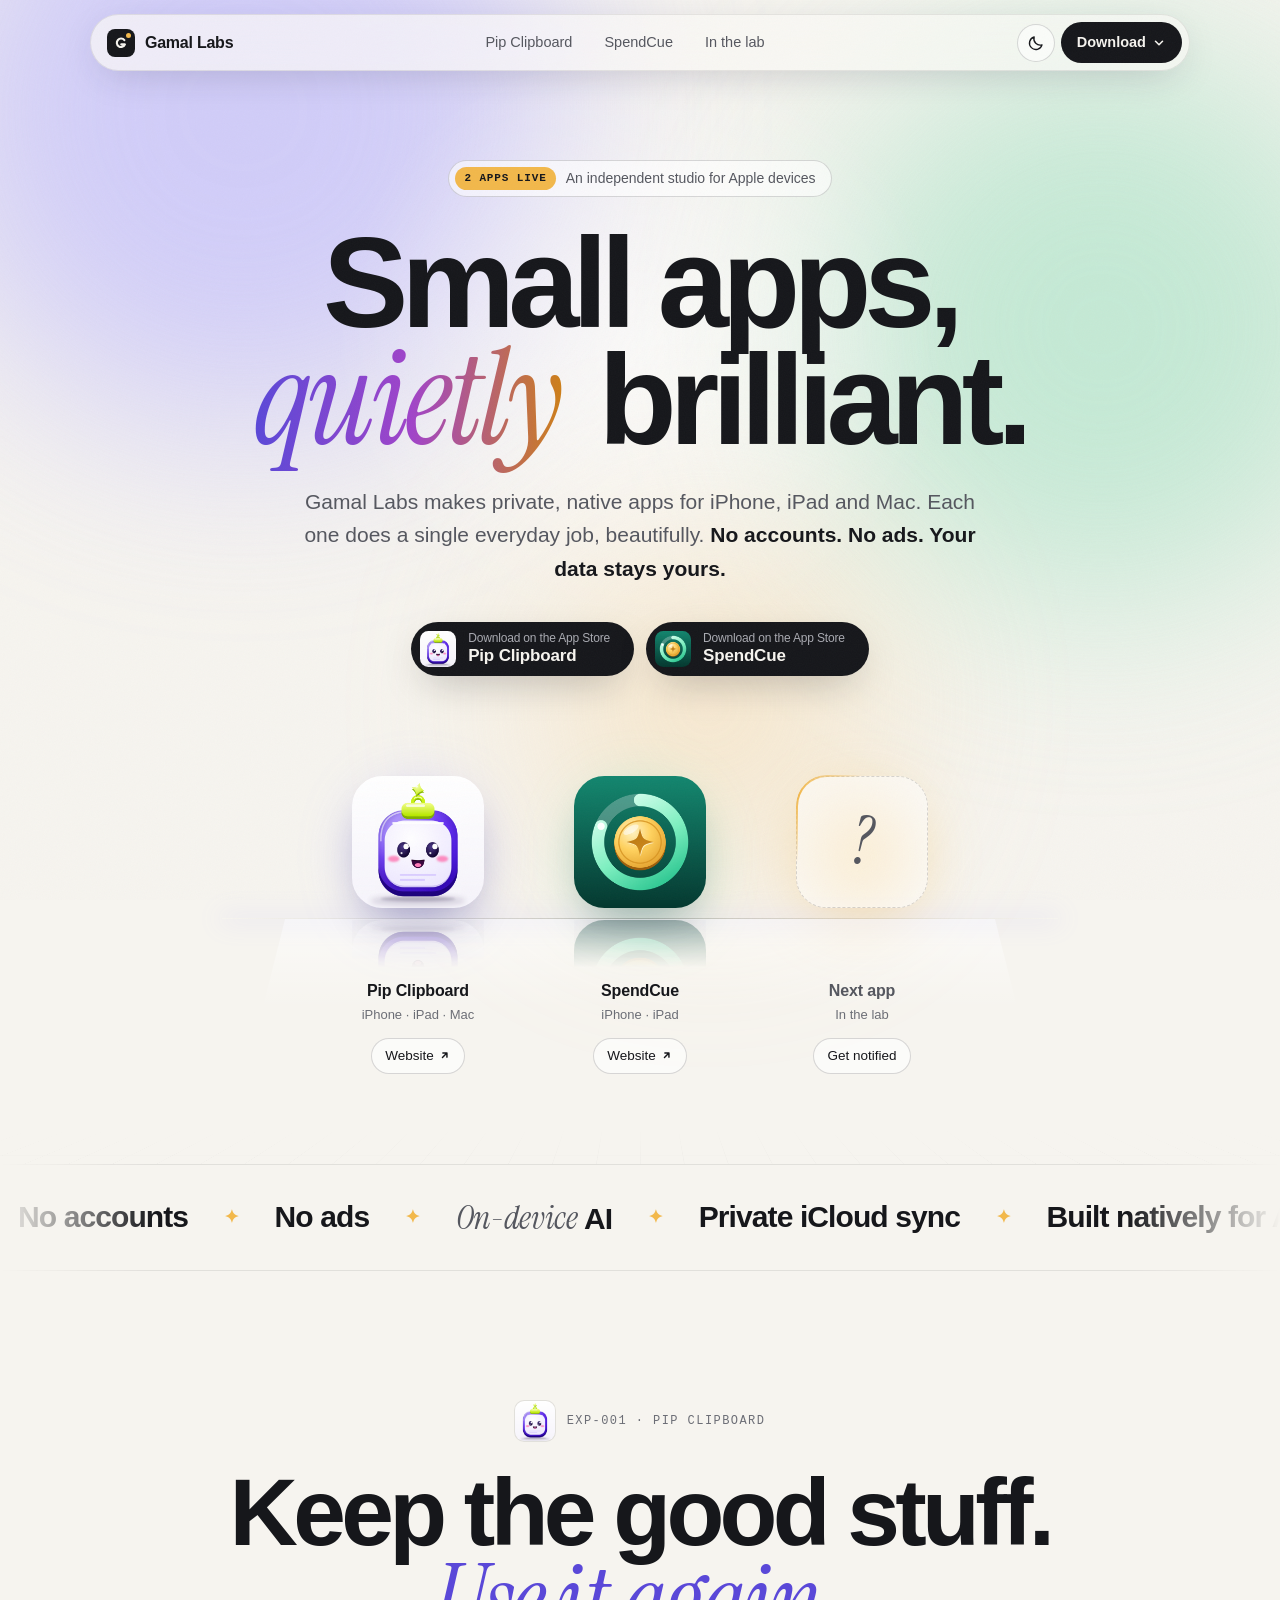
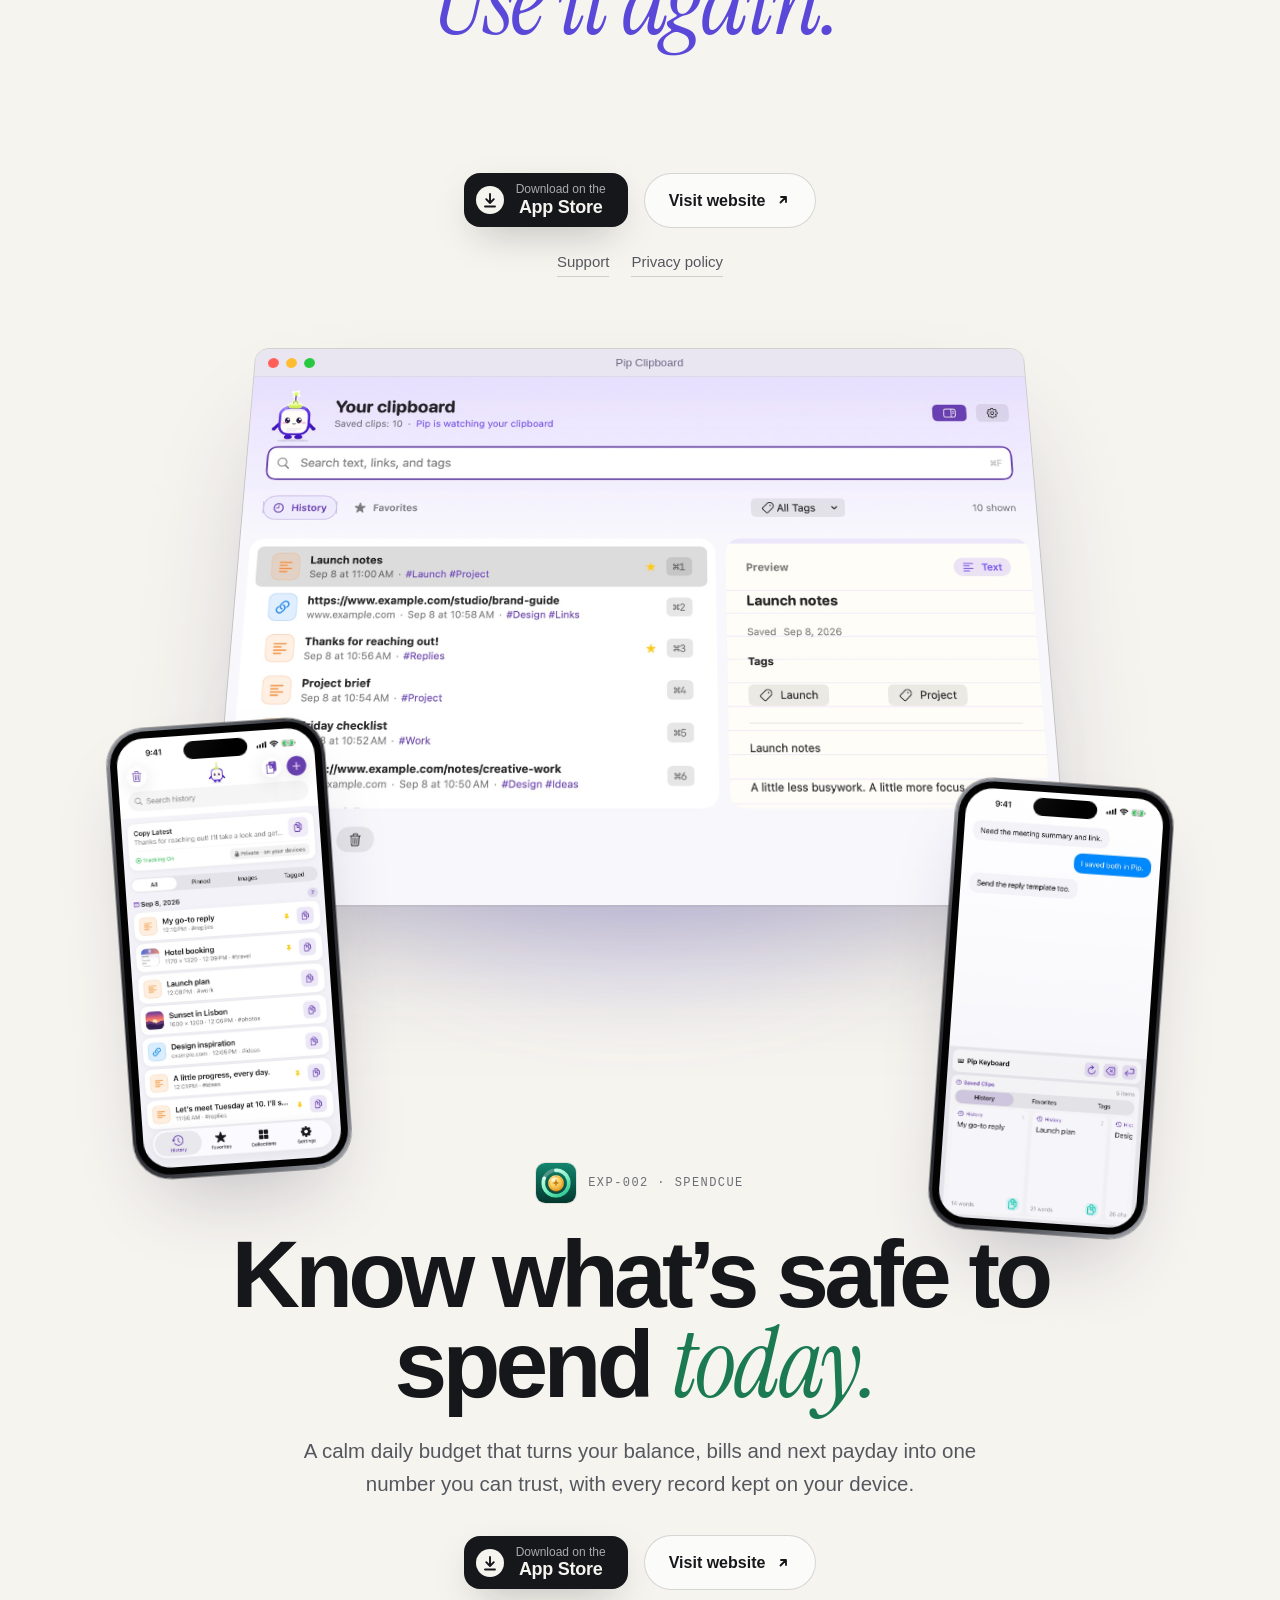
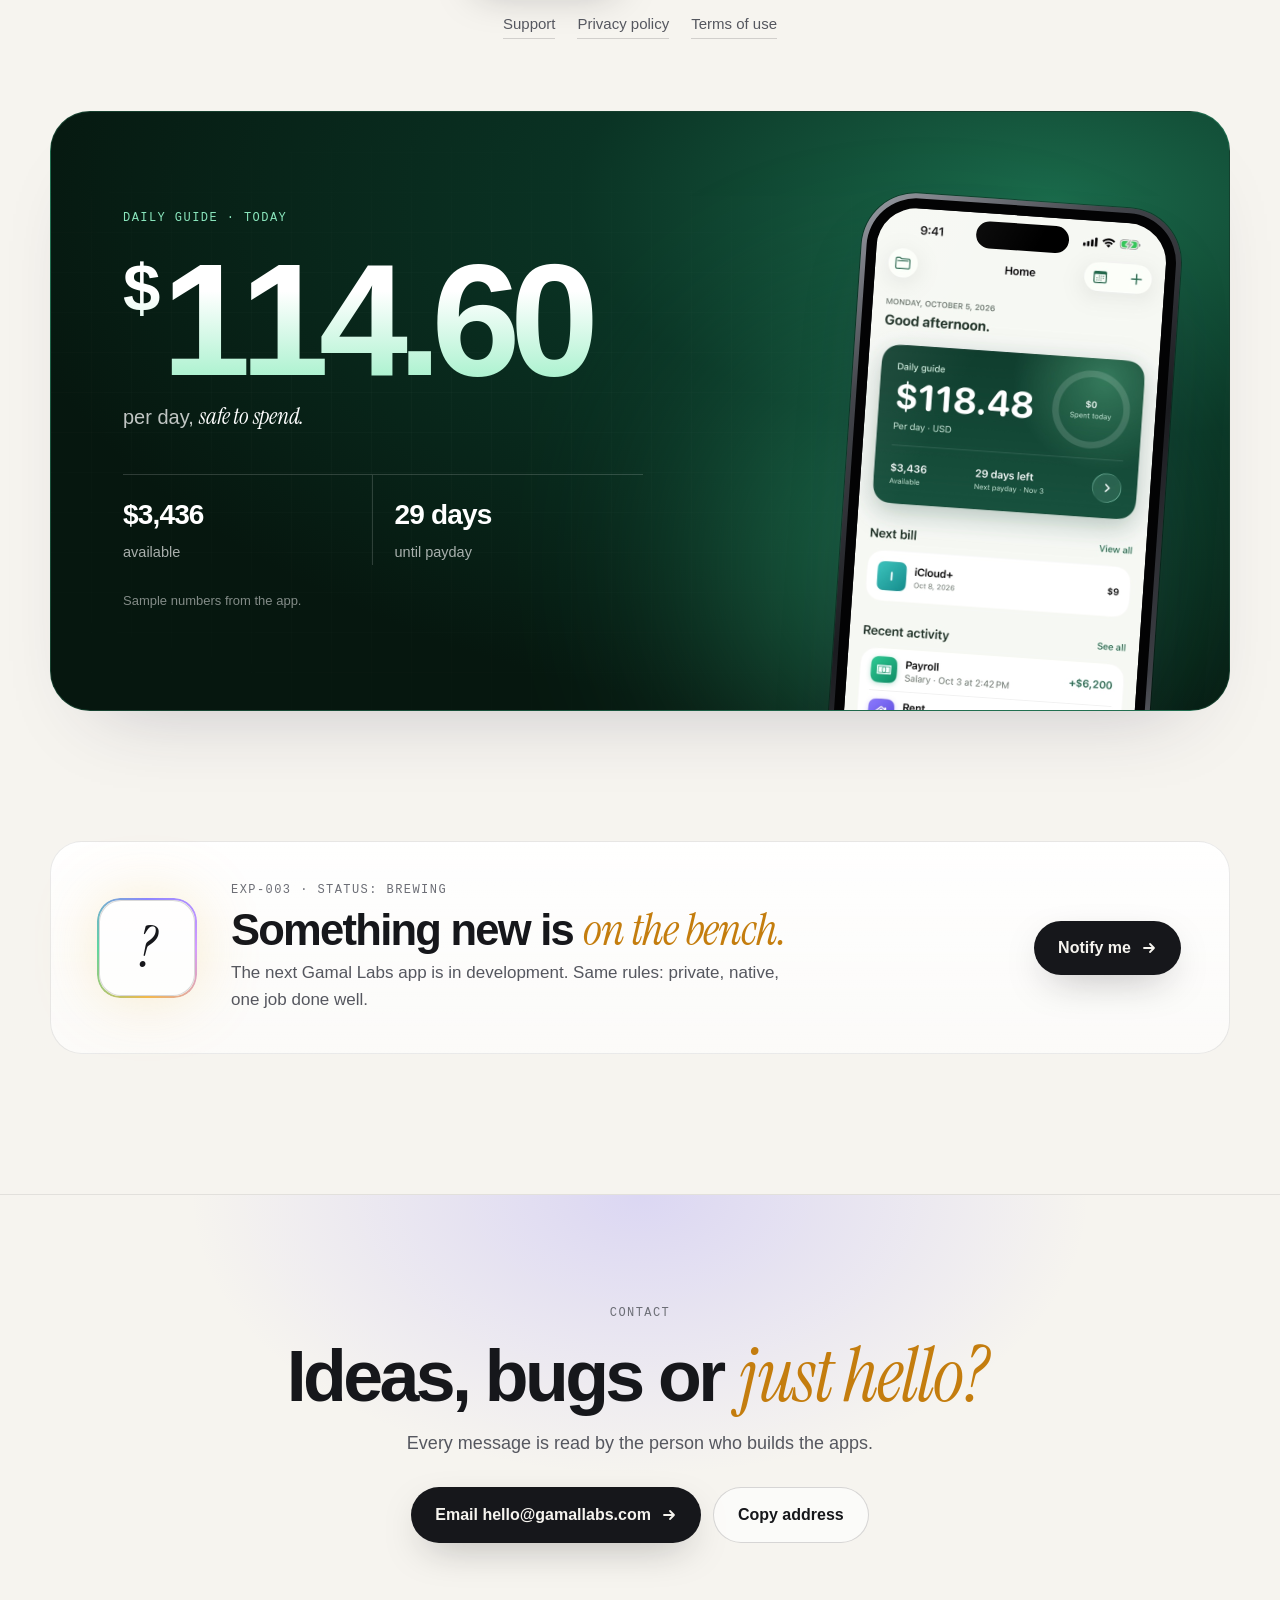
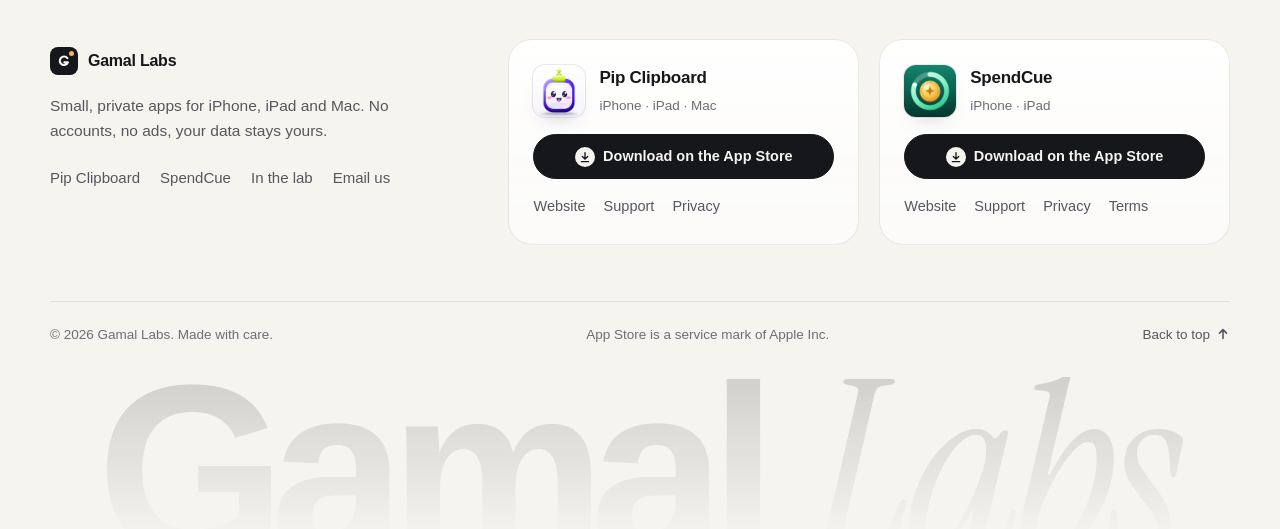
==== commit feb19b1b: "Redesign the footer Contact block with email and copy-address buttons, a card per app with its App S" ====
--- a/index.html
+++ b/index.html
@@ -39,7 +39,7 @@
 <a class="skip-link" href="#main">Skip to content</a>
 
 <svg class="sprite" aria-hidden="true">
-  <symbol id="i-dl" viewBox="0 0 28 28"><circle cx="14" cy="14" r="14" fill="currentColor"/><path d="M14 8v9m0 0 3.8-3.8M14 17l-3.8-3.8M9 20.5h10" fill="none" style="stroke: var(--cta-fg)" stroke-width="1.9" stroke-linecap="round" stroke-linejoin="round"/></symbol>
+  <symbol id="i-dl" viewBox="0 0 28 28"><circle cx="14" cy="14" r="14" fill="currentColor"/><path d="M14 8v9m0 0 3.8-3.8M14 17l-3.8-3.8M9 20.5h10" fill="none" style="stroke: var(--cta-bg)" stroke-width="1.9" stroke-linecap="round" stroke-linejoin="round"/></symbol>
   <symbol id="i-arrow" viewBox="0 0 16 16"><path d="M3 8h10m0 0L9 4m4 4-4 4" fill="none" stroke="currentColor" stroke-width="1.8" stroke-linecap="round" stroke-linejoin="round"/></symbol>
   <symbol id="i-down" viewBox="0 0 16 16"><path d="m4 6 4 4 4-4" fill="none" stroke="currentColor" stroke-width="1.8" stroke-linecap="round" stroke-linejoin="round"/></symbol>
   <symbol id="i-out" viewBox="0 0 16 16"><path d="M5.5 10.5 11 5M6 5h5v5" fill="none" stroke="currentColor" stroke-width="1.8" stroke-linecap="round" stroke-linejoin="round"/></symbol>
@@ -224,35 +224,41 @@
   <div class="wrap">
     <div class="contact" data-reveal>
       <span class="label">Contact</span>
-      <h2>Ideas, bugs or just hello?</h2>
-      <a class="mail" href="mailto:hello@gamallabs.com">hello@gamallabs.com</a>
-    </div>
-    <div class="foot-grid">
-      <div>
+      <h2>Ideas, bugs or <em>just hello?</em></h2>
+      <p>Every message is read by the person who builds the apps.</p>
+      <div class="contact-actions">
+        <a class="btn btn-light" href="mailto:hello@gamallabs.com">Email hello@gamallabs.com <svg viewBox="0 0 16 16" aria-hidden="true"><use href="#i-arrow"/></svg></a>
+        <button class="btn btn-glass copy" type="button" data-copy="hello@gamallabs.com"><span>Copy address</span></button>
+      </div>
+    </div>
+
+    <div class="foot">
+      <div class="foot-brand">
         <a class="brand" href="#top"><span class="mark" aria-hidden="true"><svg viewBox="0 0 64 64"><use href="#i-g"/></svg></span>Gamal Labs</a>
-        <p>Small, private apps for iPhone, iPad and Mac.</p>
-      </div>
-      <div><h4>Pip Clipboard</h4><ul>
-        <li><a href="https://apps.apple.com/app/id6761011158">Download on the App Store</a></li>
-        <li><a href="/Clipboard-pro-plus/">Website</a></li>
-        <li><a href="/Clipboard-pro-plus/support/">Support</a></li>
-        <li><a href="/Clipboard-pro-plus/privacy-policy/">Privacy policy</a></li></ul></div>
-      <div><h4>SpendCue</h4><ul>
-        <li><a href="https://apps.apple.com/app/id6767021493">Download on the App Store</a></li>
-        <li><a href="/SpendCueApp/">Website</a></li>
-        <li><a href="/SpendCueApp/#help-title">Support</a></li>
-        <li><a href="/SpendCueApp/privacy/">Privacy policy</a></li>
-        <li><a href="/SpendCueApp/terms/">Terms of use</a></li></ul></div>
-      <div><h4>Studio</h4><ul>
-        <li><a href="#lab">In the lab</a></li>
-        <li><a href="mailto:hello@gamallabs.com">Email us</a></li></ul></div>
+        <p>Small, private apps for iPhone, iPad and Mac. No accounts, no ads, your data stays yours.</p>
+        <nav class="foot-studio" aria-label="Studio">
+          <a href="#clipboard">Pip Clipboard</a><a href="#spendcue">SpendCue</a><a href="#lab">In the lab</a><a href="mailto:hello@gamallabs.com">Email us</a>
+        </nav>
+      </div>
+      <div class="foot-app">
+        <div class="foot-app-head"><img class="on-white" src="assets/icon-clipboard.png" alt="" width="52" height="52" loading="lazy"><div><b>Pip Clipboard</b><span>iPhone · iPad · Mac</span></div></div>
+        <a class="mini solid" href="https://apps.apple.com/app/id6761011158"><svg viewBox="0 0 28 28" aria-hidden="true"><use href="#i-dl"/></svg>Download on the App Store</a>
+        <nav aria-label="Pip Clipboard pages"><a href="/Clipboard-pro-plus/">Website</a><a href="/Clipboard-pro-plus/support/">Support</a><a href="/Clipboard-pro-plus/privacy-policy/">Privacy</a></nav>
+      </div>
+      <div class="foot-app">
+        <div class="foot-app-head"><img src="assets/icon-spendcue.png" alt="" width="52" height="52" loading="lazy"><div><b>SpendCue</b><span>iPhone · iPad</span></div></div>
+        <a class="mini solid" href="https://apps.apple.com/app/id6767021493"><svg viewBox="0 0 28 28" aria-hidden="true"><use href="#i-dl"/></svg>Download on the App Store</a>
+        <nav aria-label="SpendCue pages"><a href="/SpendCueApp/">Website</a><a href="/SpendCueApp/#help-title">Support</a><a href="/SpendCueApp/privacy/">Privacy</a><a href="/SpendCueApp/terms/">Terms</a></nav>
+      </div>
+    </div>
+
+    <div class="legal">
+      <span>© <span id="year">2026</span> Gamal Labs. Made with care.</span>
+      <span>App Store is a service mark of Apple Inc.</span>
+      <a href="#top" class="to-top">Back to top <svg viewBox="0 0 16 16" aria-hidden="true"><use href="#i-arrow"/></svg></a>
     </div>
   </div>
   <div class="giant" aria-hidden="true">Gamal <em>Labs</em></div>
-  <div class="wrap legal">
-    <span>© <span id="year">2026</span> Gamal Labs. Made with care.</span>
-    <span>App Store is a service mark of Apple Inc.</span>
-  </div>
 </footer>
 
 <script src="assets/site.js" defer></script>
--- a/assets/site.css
+++ b/assets/site.css
@@ -342,20 +342,39 @@
 footer::before { content: ""; position: absolute; left: 50%; top: -280px; width: 900px; height: 560px; transform: translateX(-50%); z-index: -1; border-radius: 50%; background: radial-gradient(closest-side, var(--foot-glow), transparent); }
 .contact { text-align: center; }
 .contact .label { display: block; margin-bottom: 20px; }
-.contact h2 { font-size: clamp(40px, 5.4vw, 76px); margin-bottom: 18px; }
-.mail { display: inline-block; font: italic 400 clamp(34px, 6vw, 88px)/1.1 var(--serif); text-decoration: none; letter-spacing: -.02em;
-  background: linear-gradient(90deg, var(--gold), var(--gold)) 0 100% / 0 2px no-repeat; transition: background-size .6s var(--ease); padding-bottom: 6px; }
-.mail:hover { background-size: 100% 2px; }
-.foot-grid { display: grid; grid-template-columns: 1.6fr 1fr 1fr 1fr; gap: 28px; margin-top: 90px; padding: 44px 0; border-top: 1px solid var(--line); font-size: 15px; }
-.foot-grid h4 { margin: 0 0 14px; font: 500 12px/1.4 var(--mono); letter-spacing: .1em; text-transform: uppercase; color: var(--dim); }
-.foot-grid ul { list-style: none; margin: 0; padding: 0; display: grid; gap: 9px; }
-.foot-grid a { text-decoration: none; color: var(--muted); }
-.foot-grid a:hover { color: var(--ink); }
-.foot-grid p { margin: 14px 0 0; color: var(--dim); font-size: 14px; max-width: 22em; }
-.giant { font-weight: 800; font-size: clamp(70px, 18.5vw, 280px); line-height: .8; letter-spacing: -.065em; text-align: center; white-space: nowrap; user-select: none; margin: 0 0 -.12em;
-  background: linear-gradient(180deg, var(--ink), transparent 88%); -webkit-background-clip: text; background-clip: text; color: transparent; opacity: .9; }
+.contact h2 { font-size: clamp(40px, 5.6vw, 80px); margin-bottom: 18px; }
+.contact h2 em { color: var(--lab-em); }
+.contact p { margin: 0 auto 30px; color: var(--muted); font-size: 18px; }
+.contact-actions { display: flex; justify-content: center; flex-wrap: wrap; gap: 12px; }
+.copy { cursor: pointer; font: inherit; font-weight: 600; font-size: 16px; }
+.copy.done { border-color: var(--emerald); color: var(--spend-em); }
+
+.foot { display: grid; grid-template-columns: 1.25fr 1fr 1fr; gap: 20px; margin-top: 96px; }
+.foot-brand { padding: 8px 24px 8px 0; }
+.foot-brand p { margin: 16px 0 22px; color: var(--muted); font-size: 15.5px; max-width: 24em; }
+.foot-studio { display: flex; flex-wrap: wrap; gap: 8px 20px; font-size: 15px; }
+.foot-studio a { color: var(--muted); text-decoration: none; }
+.foot-studio a:hover { color: var(--ink); }
+.foot-app { display: grid; gap: 16px; align-content: start; padding: 24px; border-radius: 24px; border: 1px solid var(--line); background: linear-gradient(180deg, var(--fill-2), var(--fill)); transition: border-color .3s; }
+.foot-app:hover { border-color: var(--line-2); }
+.foot-app-head { display: flex; align-items: center; gap: 14px; }
+.foot-app-head img { width: 52px; height: 52px; border-radius: 23%; box-shadow: 0 0 0 1px var(--line), 0 10px 20px -12px var(--shadow); }
+.foot-app-head b { display: block; font-size: 17px; letter-spacing: -.015em; }
+.foot-app-head span { font-size: 13.5px; color: var(--dim); }
+.foot-app .mini { justify-content: center; padding: 10px 14px; font-size: 14.5px; gap: 8px; }
+.foot-app .mini svg { width: 20px; height: 20px; }
+.foot-app nav { display: flex; flex-wrap: wrap; gap: 6px 18px; font-size: 14.5px; }
+.foot-app nav a { color: var(--muted); text-decoration: none; border-bottom: 1px solid transparent; transition: color .2s, border-color .2s; }
+.foot-app nav a:hover { color: var(--ink); border-color: var(--line-2); }
+
+.legal { display: flex; flex-wrap: wrap; align-items: center; justify-content: space-between; gap: 10px 24px; margin-top: 56px; padding: 22px 0; border-top: 1px solid var(--line); font-size: 13.5px; color: var(--dim); }
+.to-top { display: inline-flex; align-items: center; gap: 6px; color: var(--muted); text-decoration: none; }
+.to-top svg { width: 14px; height: 14px; transform: rotate(-90deg); transition: transform .3s var(--ease); }
+.to-top:hover { color: var(--ink); }
+.to-top:hover svg { transform: rotate(-90deg) translateX(3px); }
+.giant { font-weight: 800; font-size: clamp(70px, 19vw, 290px); line-height: .78; letter-spacing: -.065em; text-align: center; white-space: nowrap; user-select: none; margin: 10px 0 -.16em;
+  background: linear-gradient(180deg, color-mix(in srgb, var(--ink) 16%, transparent), transparent 85%); -webkit-background-clip: text; background-clip: text; color: transparent; }
 .giant em { font-weight: 400; letter-spacing: -.035em; padding-right: .04em; }
-.legal { display: flex; flex-wrap: wrap; justify-content: space-between; gap: 8px; padding: 22px 0 34px; font-size: 13.5px; color: var(--dim); border-top: 1px solid var(--line); position: relative; }
 
 /* ============ Motion ============ */
 .js [data-reveal] { opacity: 0; transform: translateY(32px); filter: blur(8px); transition: opacity 1s var(--ease), transform 1.1s var(--ease), filter 1s var(--ease); transition-delay: var(--d, 0s); }
@@ -370,8 +389,8 @@
   .money { grid-template-columns: 1fr; padding: 56px 40px 0; min-height: 0; }
   .money-copy { padding-bottom: 0; }
   .money .device { width: 280px; margin-bottom: -180px; }
-  .foot-grid { grid-template-columns: 1fr 1fr; }
-  .foot-grid > :first-child { grid-column: 1 / -1; }
+  .foot { grid-template-columns: 1fr 1fr; }
+  .foot-brand { grid-column: 1 / -1; padding-right: 0; }
   .lab-card { grid-template-columns: auto 1fr; }
   .lab-card .btn { grid-column: 1 / -1; justify-self: start; }
 }
@@ -406,7 +425,8 @@
   .lab-card { grid-template-columns: 1fr; gap: 22px; padding: 28px 24px; border-radius: 26px; }
   .flask { width: 72px; height: 72px; font-size: 42px; }
   footer { margin-top: 100px; padding-top: 90px; }
-  .foot-grid { margin-top: 70px; }
+  .foot { grid-template-columns: 1fr; margin-top: 64px; }
+  .legal { flex-direction: column; align-items: flex-start; }
 }
 @media (prefers-reduced-motion: reduce) {
   *, *::before, *::after { animation: none !important; transition: none !important; scroll-behavior: auto !important; }
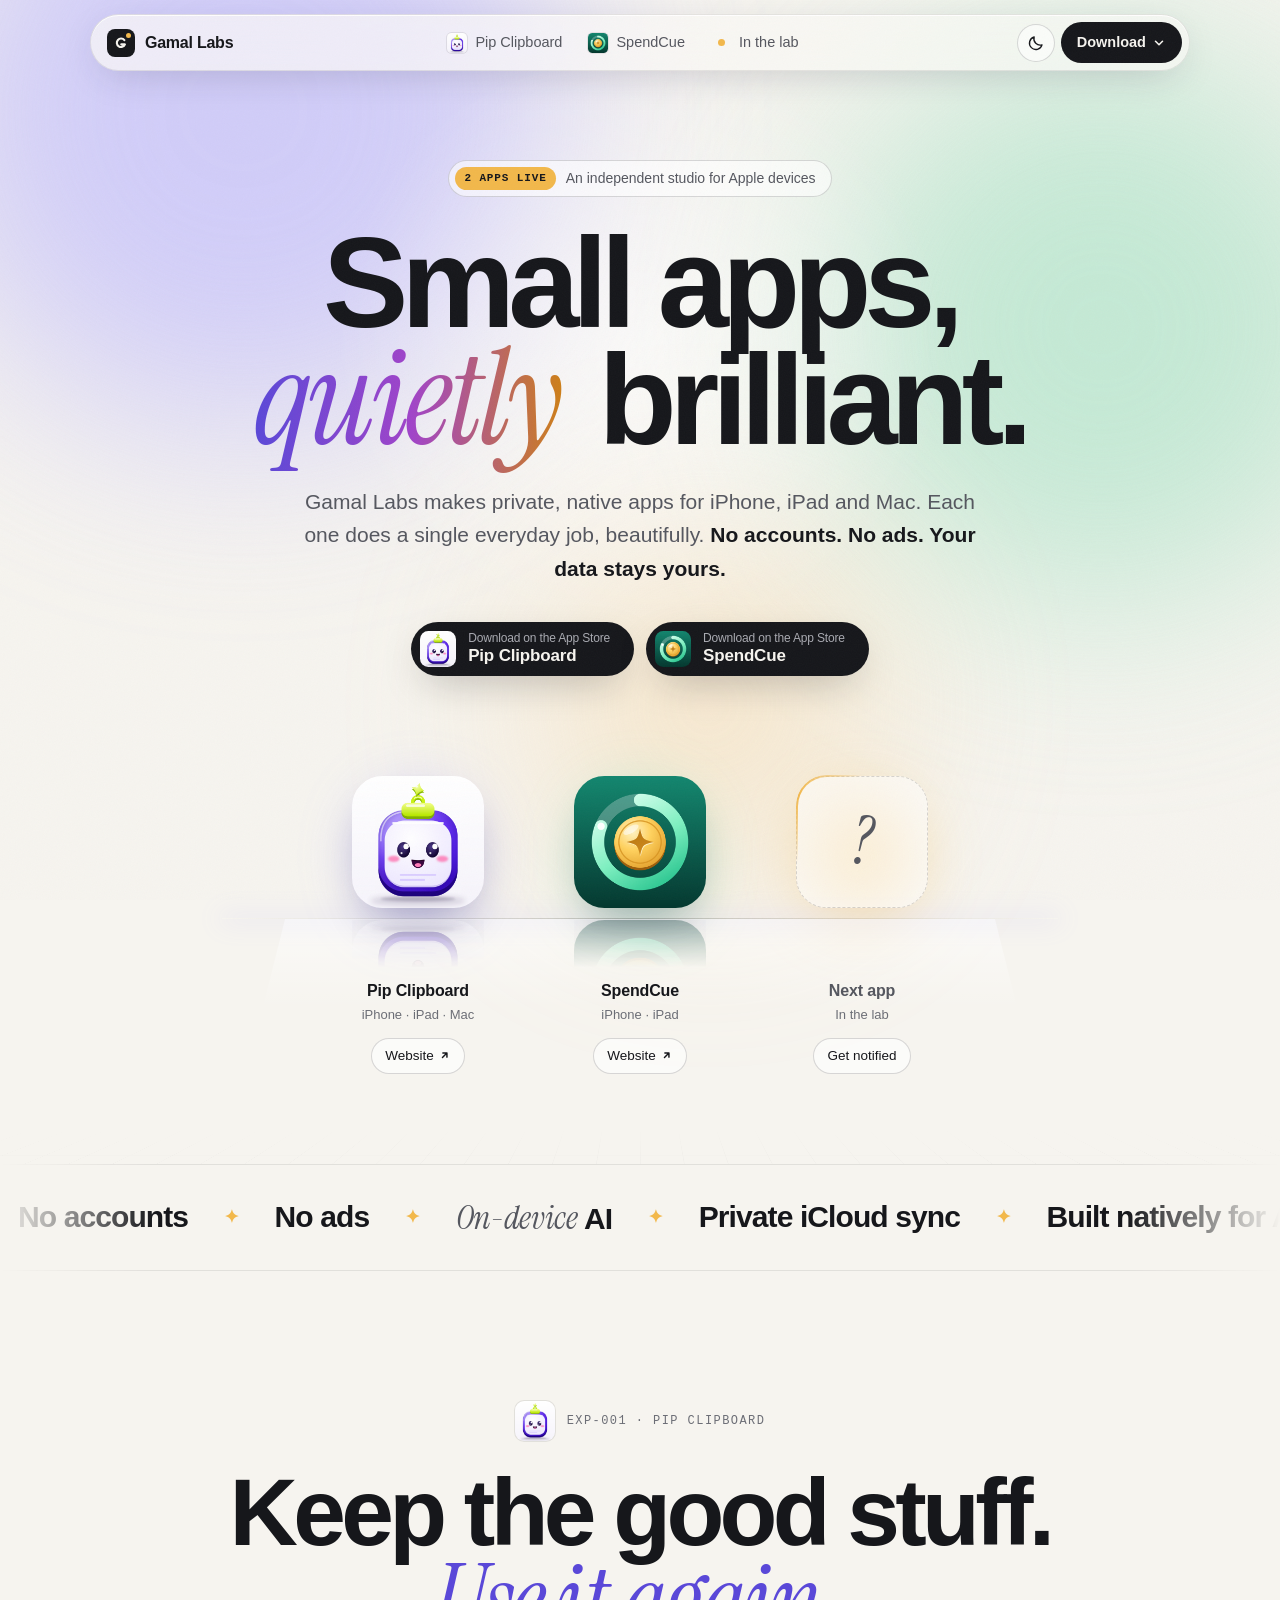
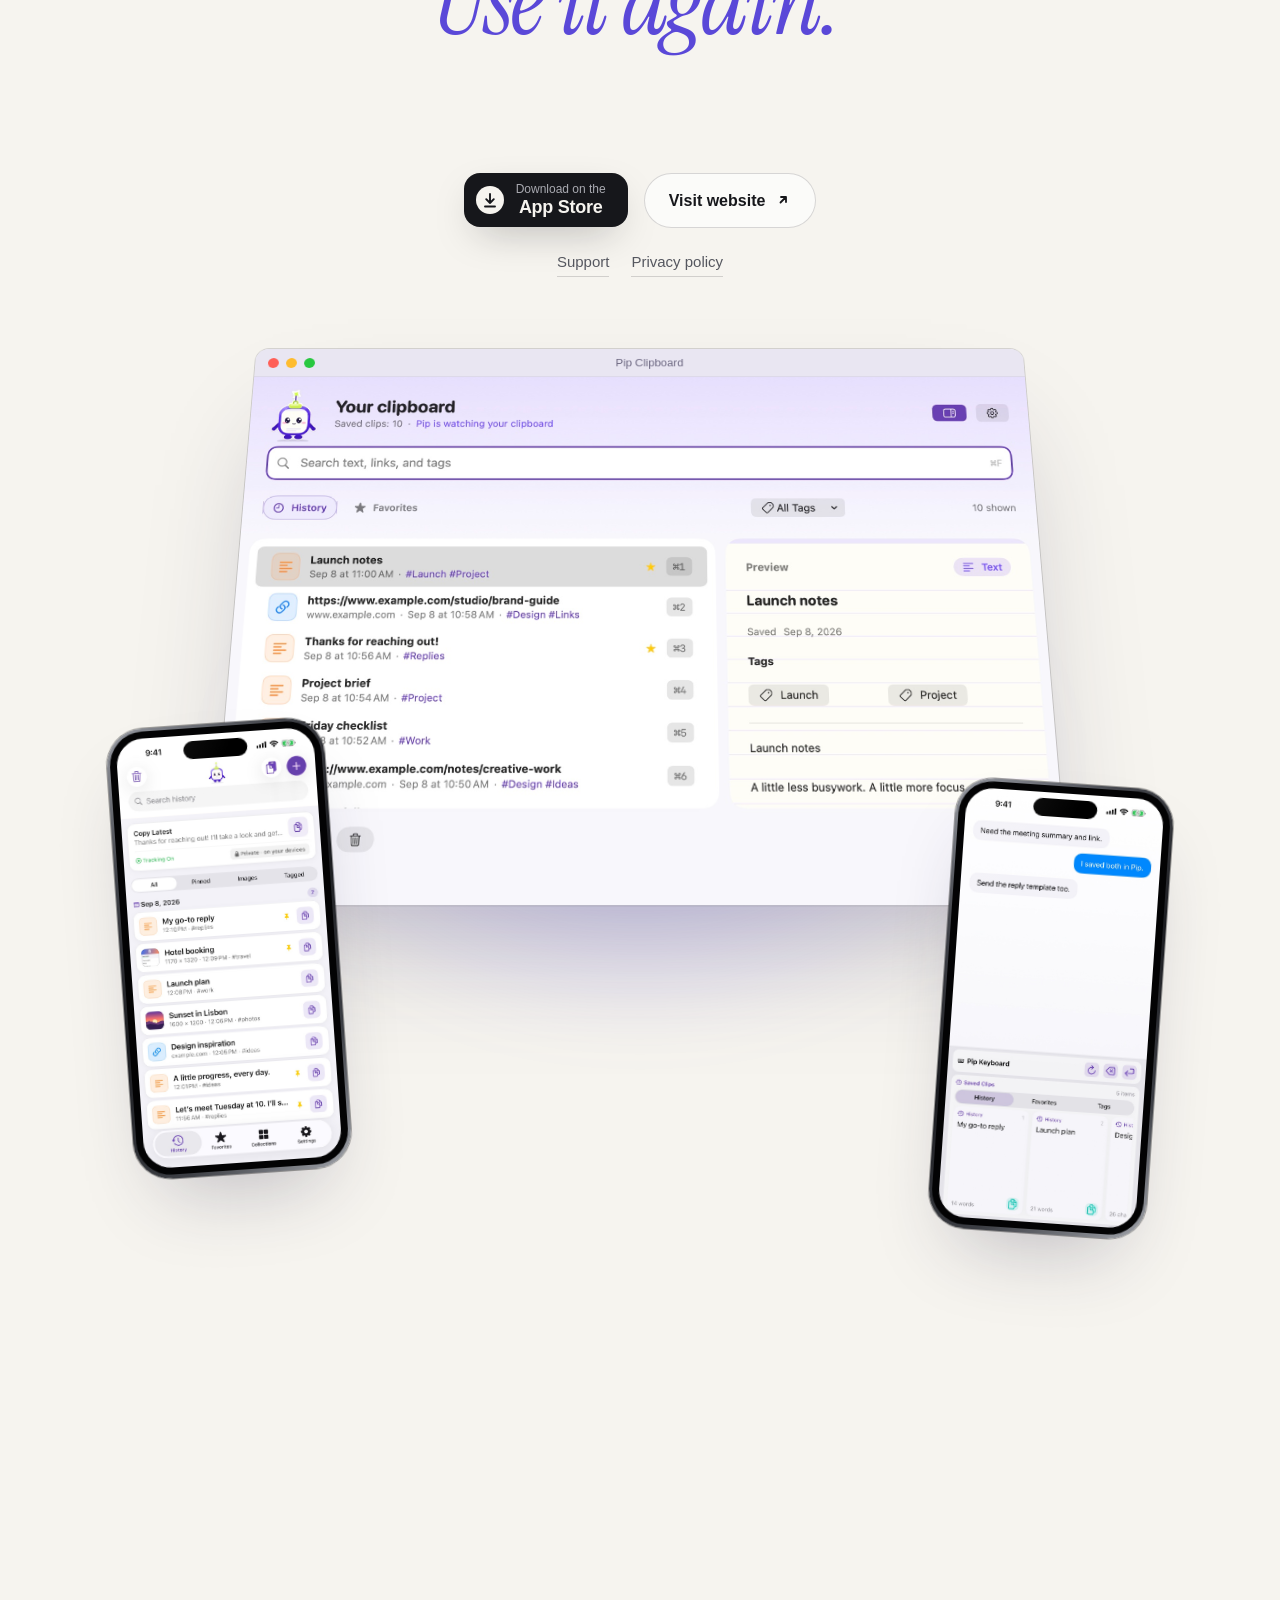
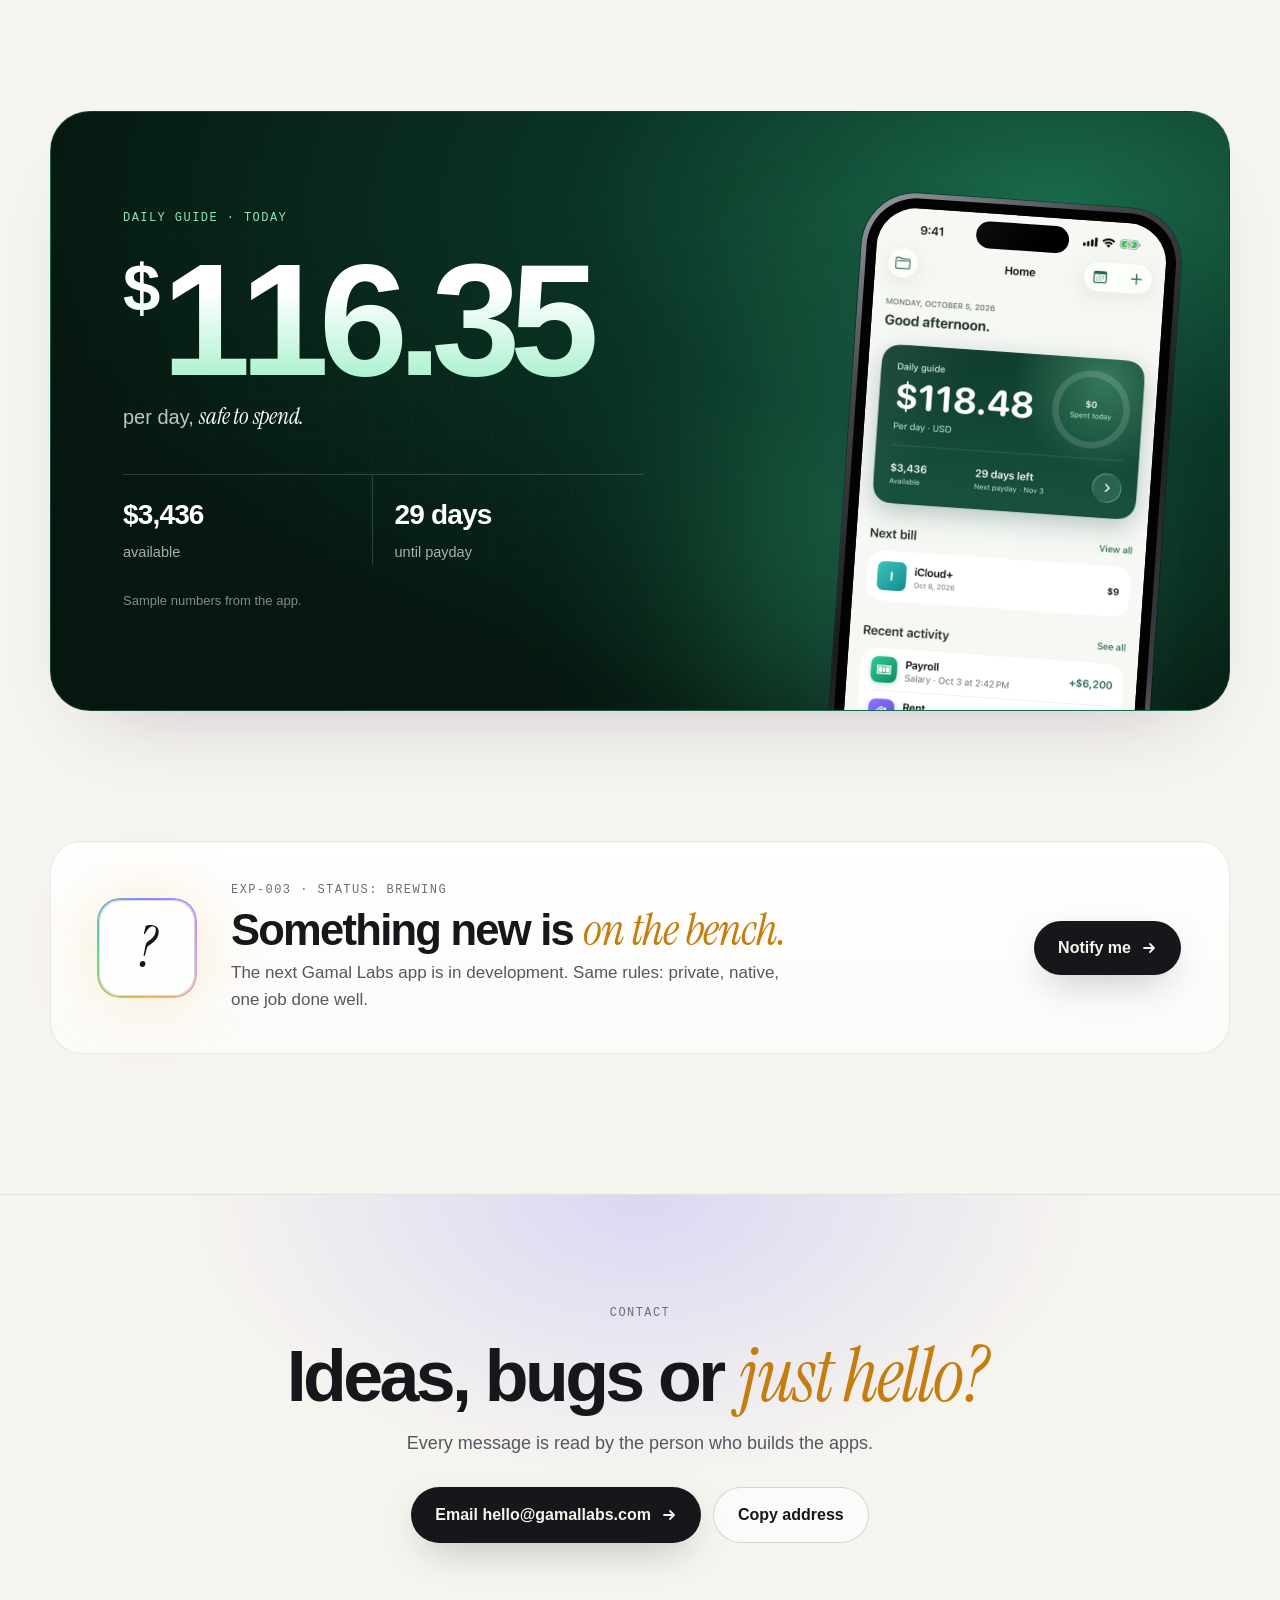
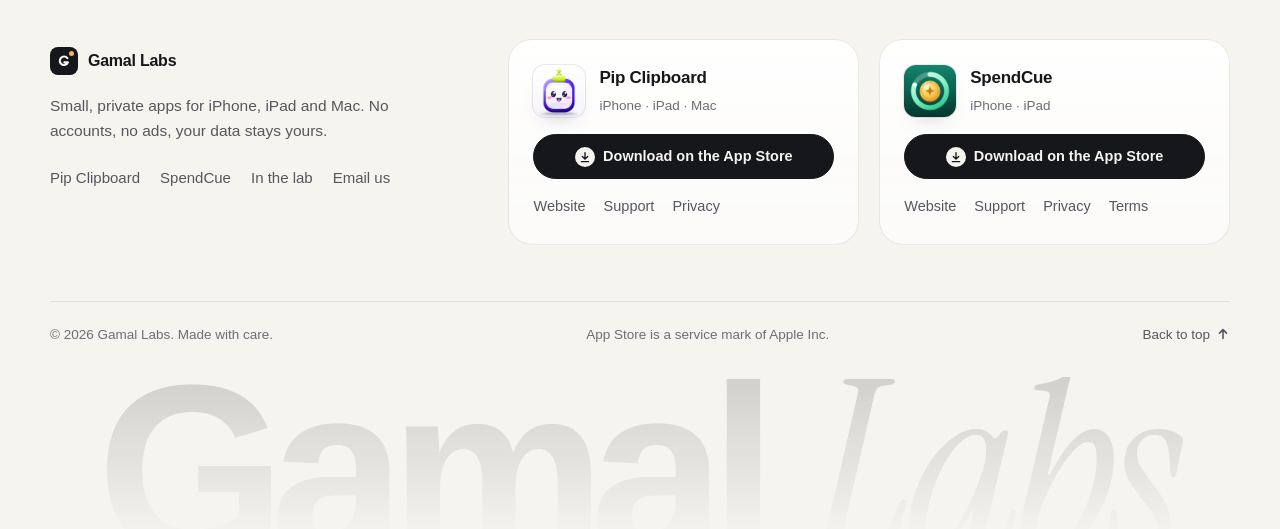
==== commit 419bf443: "Upgrade the header App icons in the nav links, a sliding highlight on the section being read, a scro" ====
--- a/index.html
+++ b/index.html
@@ -51,9 +51,10 @@
 <nav class="nav" aria-label="Main">
   <a class="brand" href="#top" aria-label="Gamal Labs home"><span class="mark" aria-hidden="true"><svg viewBox="0 0 64 64"><use href="#i-g"/></svg></span>Gamal Labs</a>
   <div class="nav-links">
-    <a href="#clipboard">Pip Clipboard</a>
-    <a href="#spendcue">SpendCue</a>
-    <a href="#lab">In the lab</a>
+    <span class="nav-pill" aria-hidden="true"></span>
+    <a href="#clipboard" data-spy="clipboard"><img class="on-white" src="assets/icon-clipboard.png" alt="" width="20" height="20">Pip Clipboard</a>
+    <a href="#spendcue" data-spy="spendcue"><img src="assets/icon-spendcue.png" alt="" width="20" height="20">SpendCue</a>
+    <a href="#lab" data-spy="lab"><i class="pulse" aria-hidden="true"></i>In the lab</a>
   </div>
   <div class="nav-end">
     <button class="theme" type="button" aria-label="Switch to light mode">
@@ -61,8 +62,14 @@
       <svg class="moon" viewBox="0 0 24 24" aria-hidden="true"><use href="#i-moon"/></svg>
     </button>
     <details class="dl">
-      <summary>Download <svg viewBox="0 0 16 16" aria-hidden="true"><use href="#i-down"/></svg></summary>
+      <summary><span class="wide">Download</span><span class="narrow">Menu</span> <svg viewBox="0 0 16 16" aria-hidden="true"><use href="#i-down"/></svg></summary>
       <div class="dl-panel">
+        <nav class="dl-jump" aria-label="On this page">
+          <p class="dl-title">On this page</p>
+          <a href="#clipboard"><img class="on-white" src="assets/icon-clipboard.png" alt="" width="40" height="40">Pip Clipboard</a>
+          <a href="#spendcue"><img src="assets/icon-spendcue.png" alt="" width="40" height="40">SpendCue</a>
+          <a href="#lab"><span class="q" aria-hidden="true">?</span>In the lab</a>
+        </nav>
         <p class="dl-title">Download or read more</p>
         <div class="dl-app">
           <img class="on-white" src="assets/icon-clipboard.png" alt="" width="48" height="48">
@@ -77,6 +84,7 @@
       </div>
     </details>
   </div>
+  <span class="progress" aria-hidden="true"></span>
 </nav>
 
 <main id="main">
--- a/assets/site.css
+++ b/assets/site.css
@@ -16,7 +16,9 @@
   --fill: rgb(255 255 255 / .04);
   --fill-2: rgb(255 255 255 / .09);
   --nav-bg: rgb(14 15 18 / .62);
-  --panel-bg: rgb(18 19 23 / .97);
+  --panel-bg: #121317;
+  --nav-solid: rgb(13 14 17 / .86);
+  --nav-edge: rgb(255 255 255 / .07);
   --cta-bg: #f4f2ee;
   --cta-fg: #07080a;
   --cta-hover: #ffffff;
@@ -52,7 +54,9 @@
   --fill: rgb(255 255 255 / .6);
   --fill-2: rgb(255 255 255 / .95);
   --nav-bg: rgb(250 249 245 / .72);
-  --panel-bg: rgb(255 254 251 / .98);
+  --panel-bg: #fffefb;
+  --nav-solid: rgb(251 250 247 / .9);
+  --nav-edge: rgb(255 255 255 / .9);
   --cta-bg: #16171b;
   --cta-fg: #f6f4ef;
   --cta-hover: #000000;
@@ -85,7 +89,9 @@
     --fill: rgb(255 255 255 / .6);
     --fill-2: rgb(255 255 255 / .95);
     --nav-bg: rgb(250 249 245 / .72);
-    --panel-bg: rgb(255 254 251 / .98);
+    --panel-bg: #fffefb;
+    --nav-solid: rgb(251 250 247 / .9);
+    --nav-edge: rgb(255 255 255 / .9);
     --cta-bg: #16171b;
     --cta-fg: #f6f4ef;
     --cta-hover: #000000;
@@ -150,15 +156,25 @@
   width: min(1100px, calc(100% - 24px)); display: flex; align-items: center; justify-content: space-between; gap: 12px;
   padding: 7px 7px 7px 16px; border-radius: 999px; border: 1px solid var(--line);
   background: var(--nav-bg); backdrop-filter: blur(22px) saturate(1.6); -webkit-backdrop-filter: blur(22px) saturate(1.6);
-  box-shadow: 0 10px 40px -14px var(--shadow);
-}
+  box-shadow: 0 10px 40px -14px var(--shadow), inset 0 1px 0 var(--nav-edge);
+  transition: width .6s var(--ease), top .6s var(--ease), background .3s, box-shadow .4s;
+}
+.nav.scrolled { width: min(1000px, calc(100% - 24px)); top: 10px; background: var(--nav-solid); box-shadow: 0 18px 50px -18px var(--shadow), inset 0 1px 0 var(--nav-edge); }
+.progress { position: absolute; left: 26px; right: 26px; bottom: -1px; height: 2px; border-radius: 2px; pointer-events: none;
+  background: linear-gradient(90deg, var(--indigo), var(--gold) 55%, var(--emerald)); transform-origin: left; transform: scaleX(var(--progress, 0)); }
 .brand { display: inline-flex; align-items: center; gap: 10px; text-decoration: none; font-weight: 650; font-size: 16px; letter-spacing: -.015em; }
 .mark { width: 28px; height: 28px; border-radius: 8px; background: var(--ink); display: grid; place-items: center; position: relative; flex: none; }
 .mark svg { width: 18px; height: 18px; stroke: var(--bg); }
 .mark::after { content: ""; position: absolute; top: 4px; right: 4px; width: 5px; height: 5px; border-radius: 50%; background: var(--gold); }
-.nav-links { display: flex; align-items: center; gap: 4px; font-size: 14.5px; }
-.nav-links a { text-decoration: none; color: var(--muted); padding: 8px 14px; border-radius: 999px; transition: color .2s, background .2s; }
-.nav-links a:hover { color: var(--ink); background: var(--fill-2); }
+.nav-links { position: relative; display: flex; align-items: center; gap: 2px; font-size: 14.5px; }
+.nav-links a { position: relative; z-index: 1; display: inline-flex; align-items: center; gap: 8px; text-decoration: none; color: var(--muted); padding: 8px 14px 8px 10px; border-radius: 999px; transition: color .25s; }
+.nav-links a:hover, .nav-links a[aria-current="true"] { color: var(--ink); }
+.nav-links img { width: 20px; height: 20px; border-radius: 23%; box-shadow: 0 0 0 1px var(--line); }
+.nav-pill { position: absolute; left: 0; top: 50%; height: 38px; margin-top: -19px; border-radius: 999px; background: var(--fill-2); box-shadow: inset 0 0 0 1px var(--line);
+  width: var(--pw, 0); transform: translateX(var(--px, 0)); opacity: 0; transition: transform .55s var(--ease), width .55s var(--ease), opacity .3s; }
+.nav-links.has-active .nav-pill { opacity: 1; }
+.pulse { width: 7px; height: 7px; margin: 0 6px 0 7px; border-radius: 50%; background: var(--gold); animation: pulse 2.2s ease-out infinite; }
+@keyframes pulse { 0% { box-shadow: 0 0 0 0 rgb(240 189 85 / .55); } 70%, 100% { box-shadow: 0 0 0 8px rgb(240 189 85 / 0); } }
 .nav-end { display: flex; align-items: center; gap: 6px; }
 
 .theme { position: relative; display: grid; place-items: center; width: 38px; height: 38px; border-radius: 50%; border: 1px solid var(--line-2); background: var(--fill); color: var(--ink); cursor: pointer; overflow: hidden; transition: background .2s; }
@@ -172,8 +188,9 @@
 .dl summary svg { width: 14px; height: 14px; transition: transform .3s var(--ease); }
 .dl[open] summary svg { transform: rotate(180deg); }
 .dl-panel { position: absolute; right: 0; top: calc(100% + 14px); width: 350px; padding: 8px; border-radius: 24px; border: 1px solid var(--line-2);
-  background: var(--panel-bg); backdrop-filter: blur(24px); -webkit-backdrop-filter: blur(24px); box-shadow: 0 30px 60px -24px var(--shadow); animation: pop .35s var(--ease); }
+  background: var(--panel-bg); box-shadow: 0 30px 60px -24px var(--shadow); animation: pop .35s var(--ease); }
 @keyframes pop { from { opacity: 0; transform: translateY(-6px) scale(.98); } }
+.dl-jump { display: none; }
 .dl-title { margin: 0; padding: 10px 12px 4px; font: 500 12px var(--mono); letter-spacing: .08em; text-transform: uppercase; color: var(--dim); }
 .dl-app { display: grid; grid-template-columns: 48px 1fr; gap: 2px 14px; align-items: center; padding: 12px; }
 .dl-app + .dl-app { border-top: 1px solid var(--line); }
@@ -399,7 +416,14 @@
   .wrap { width: calc(100% - 32px); }
   .nav { top: 10px; }
   .nav-links { display: none; }
-  .dl-panel { position: fixed; left: 12px; right: 12px; top: 72px; width: auto; }
+  .dl-panel { position: fixed; left: 12px; right: 12px; top: 72px; width: auto; max-height: calc(100svh - 90px); overflow-y: auto; }
+  .dl-jump { display: grid; grid-template-columns: repeat(3, 1fr); gap: 6px; padding: 0 4px 12px; margin-bottom: 4px; border-bottom: 1px solid var(--line); }
+  .dl-jump .dl-title { grid-column: 1 / -1; padding: 10px 8px 4px; }
+  .dl-jump a { display: grid; justify-items: center; gap: 8px; padding: 14px 6px; border-radius: 16px; background: var(--fill); border: 1px solid var(--line); text-decoration: none; font-size: 13.5px; font-weight: 600; text-align: center; }
+  .dl-jump img, .dl-jump .q { width: 40px; height: 40px; border-radius: 23%; }
+  .dl-jump .q { display: grid; place-items: center; border: 1.5px dashed var(--line-2); font: italic 24px/1 var(--serif); color: var(--muted); }
+  .nav.scrolled { width: calc(100% - 24px); top: 10px; }
+  .progress { left: 22px; right: 22px; }
   .hero { padding: 132px 0 80px; }
   h1 { font-size: clamp(50px, 15vw, 80px); }
   .eyebrow { font-size: 12.5px; }
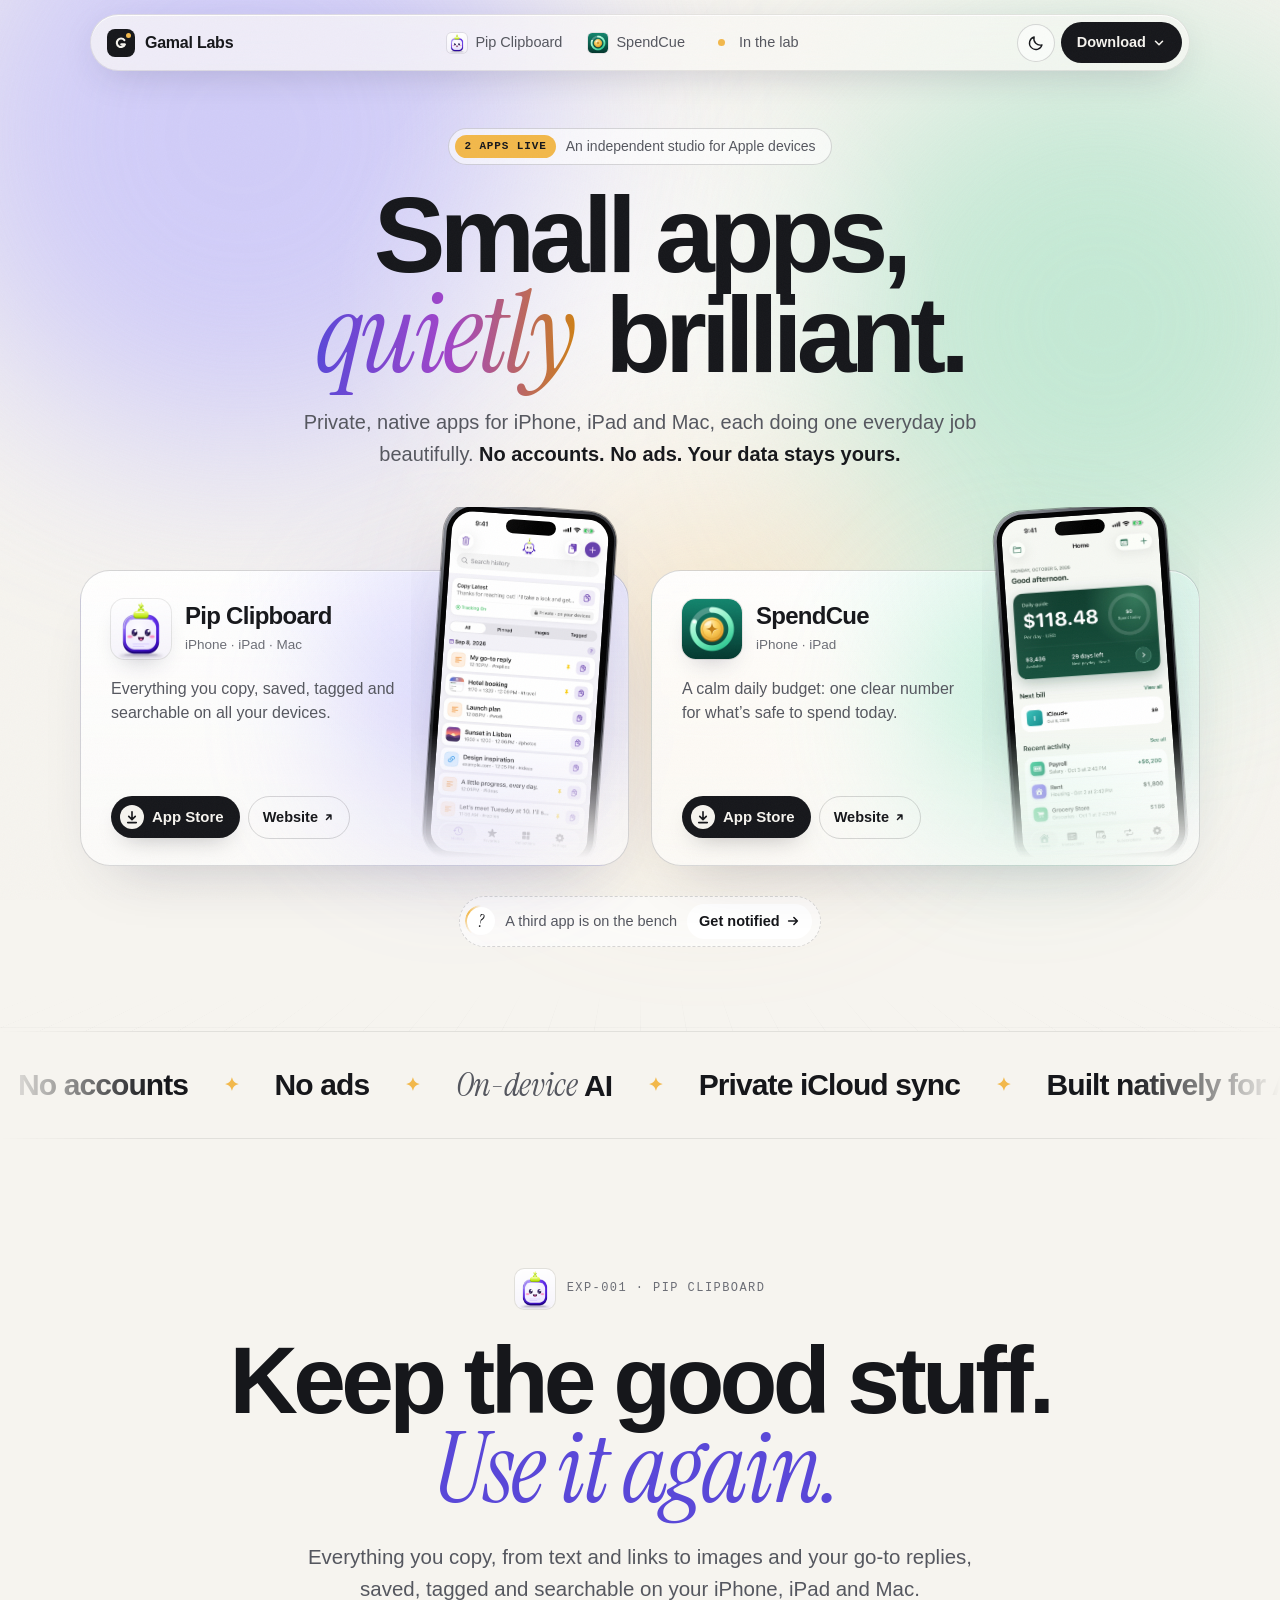
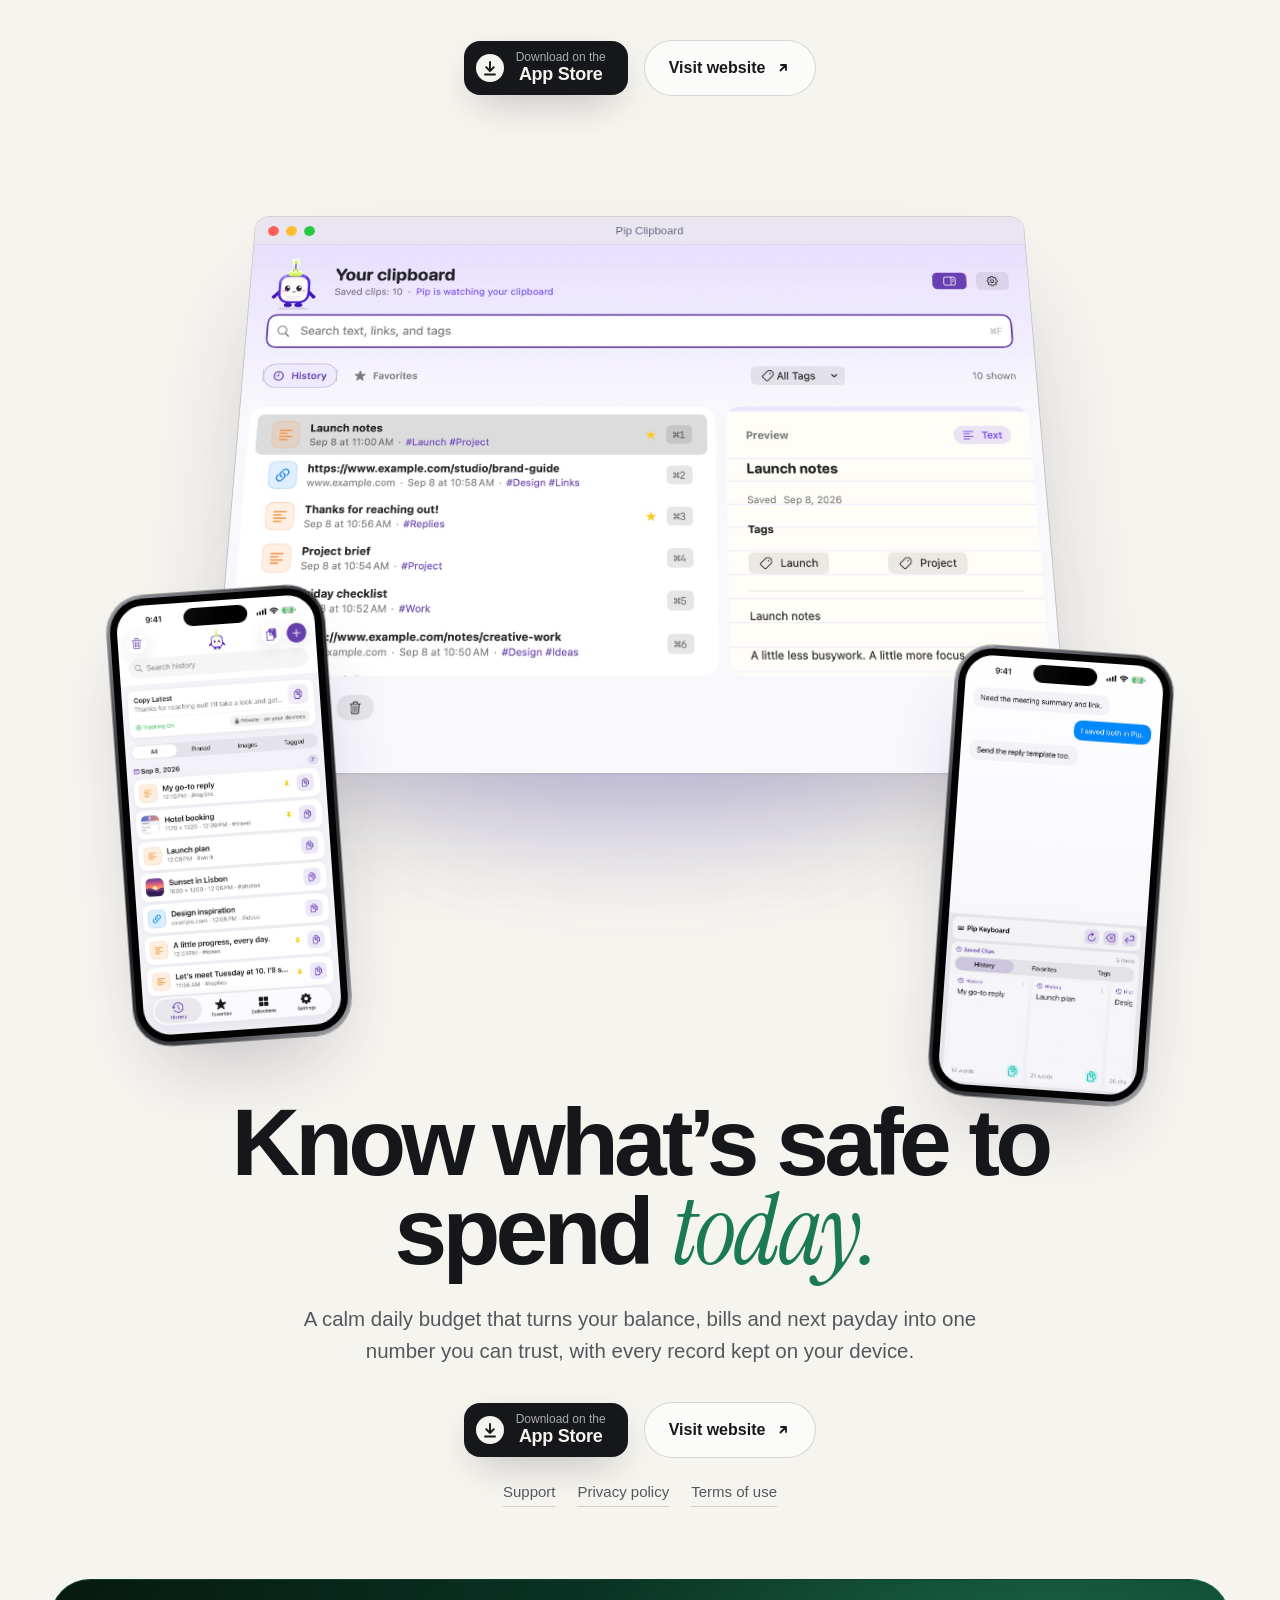
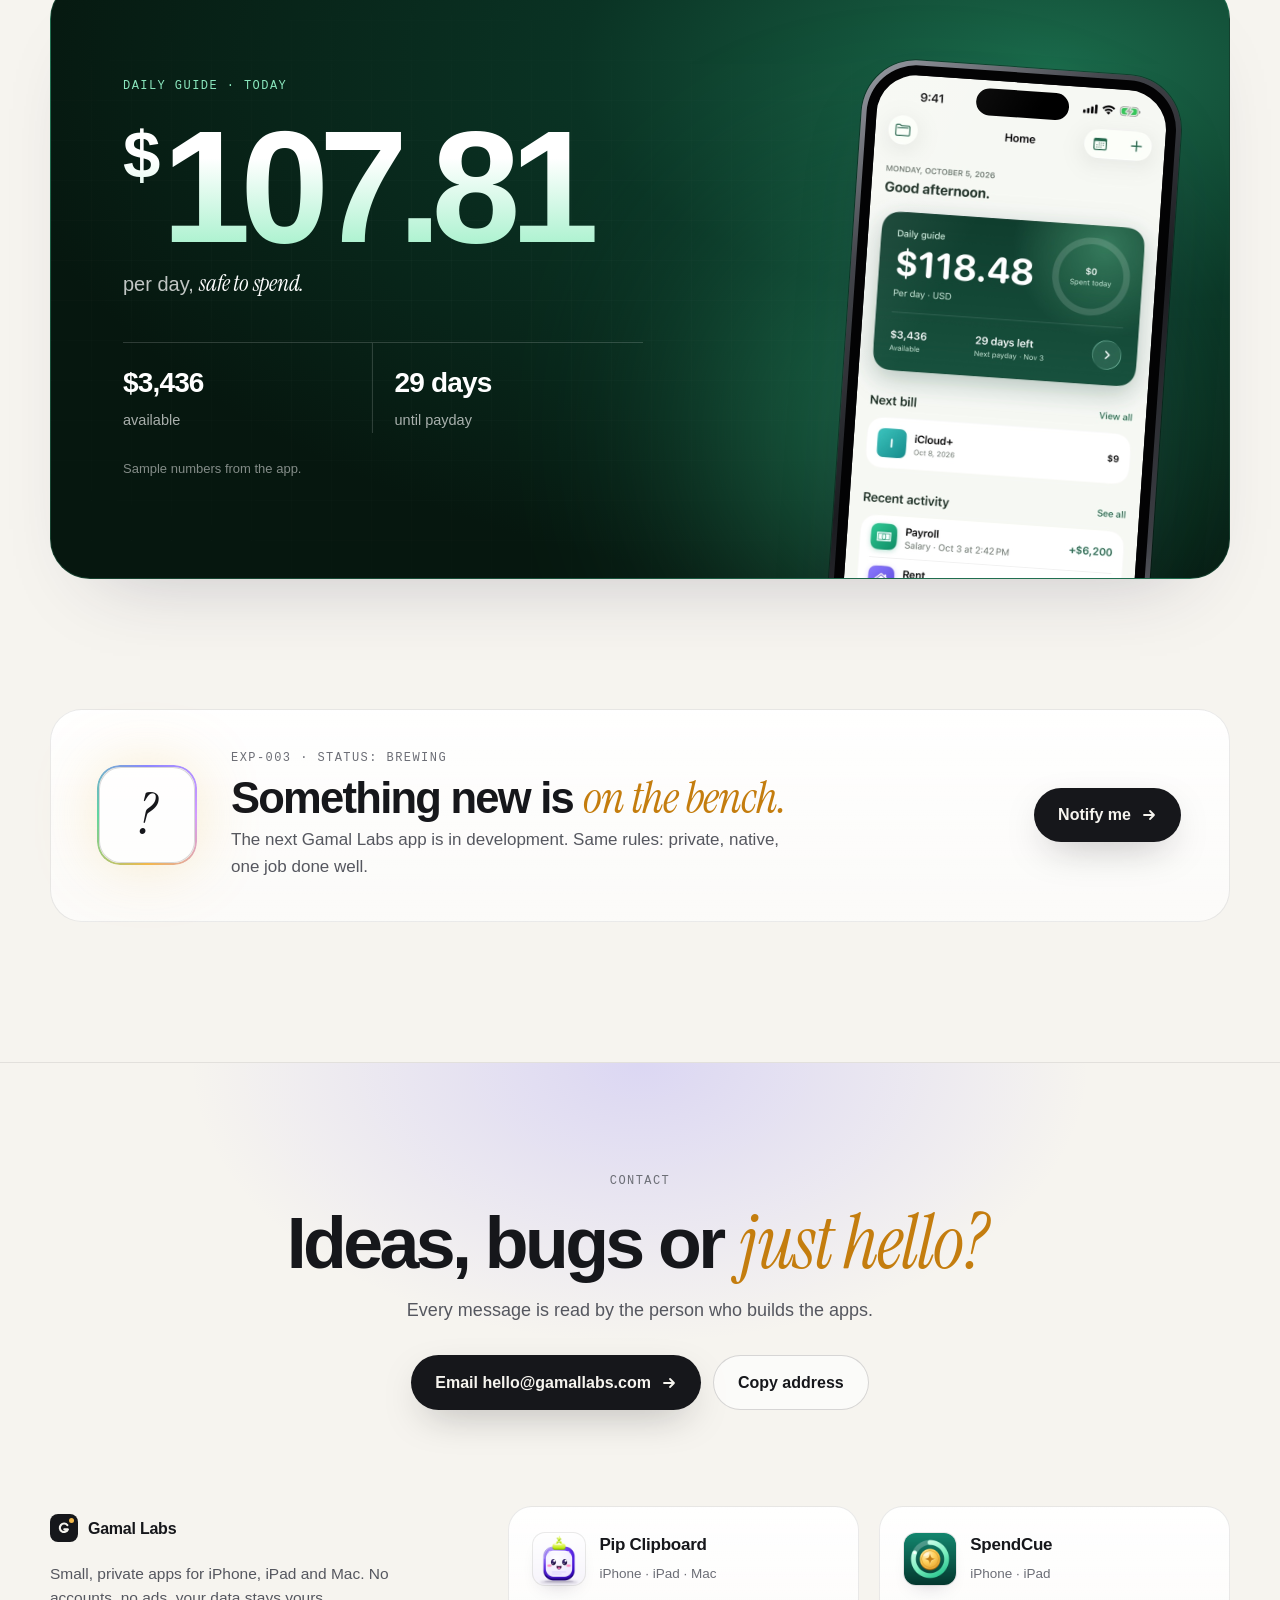
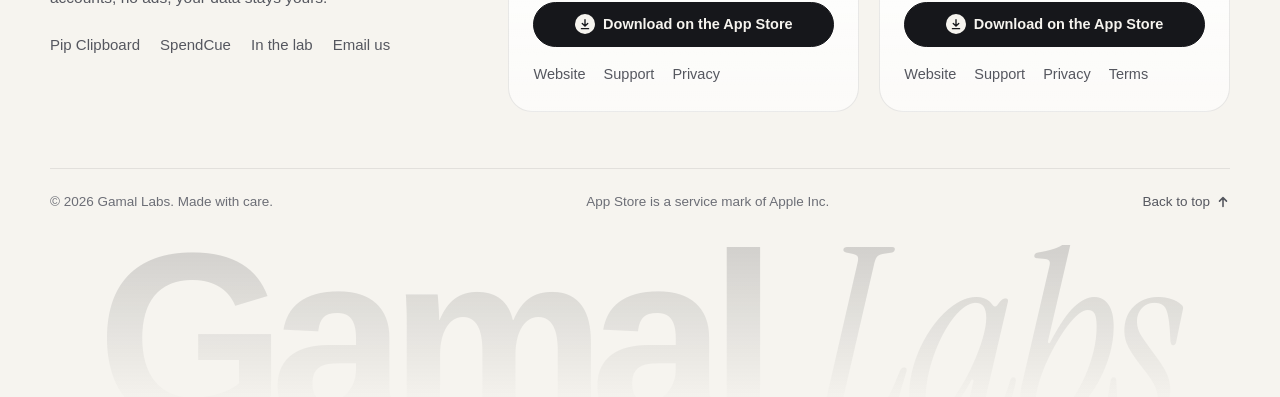
==== commit b7a7eb51: "Redesign the hero around app launch cards Replaces the icon shelf and separate download buttons with" ====
--- a/index.html
+++ b/index.html
@@ -94,29 +94,48 @@
     <div class="wrap">
       <span class="eyebrow" data-reveal><b>2 APPS LIVE</b><span><span class="wide">An independent</span><span class="narrow">Indie</span> studio for Apple devices</span></span>
       <h1 data-reveal style="--d:.08s">Small apps, <em>quietly</em> brilliant.</h1>
-      <p class="lede" data-reveal style="--d:.16s">Gamal Labs makes private, native apps for iPhone, iPad and Mac. Each one does a single everyday job, beautifully. <strong>No accounts. No ads. Your data stays yours.</strong></p>
-      <div class="cta-row" data-reveal style="--d:.24s">
-        <a class="btn btn-app" href="https://apps.apple.com/app/id6761011158"><img class="on-white" src="assets/icon-clipboard.png" alt="" width="36" height="36"><span><small>Download on the App Store</small>Pip Clipboard</span></a>
-        <a class="btn btn-app" href="https://apps.apple.com/app/id6767021493"><img src="assets/icon-spendcue.png" alt="" width="36" height="36"><span><small>Download on the App Store</small>SpendCue</span></a>
-      </div>
-
-      <div class="shelf" data-reveal style="--d:.34s" aria-label="Apps">
-        <div class="tile" style="--glow: var(--indigo)">
-          <a class="lift" href="#clipboard" aria-label="About Pip Clipboard"><span class="float"><img class="icon on-white" src="assets/icon-clipboard.png" alt="" width="512" height="512"></span></a>
-          <span class="name">Pip Clipboard</span><span class="kind">iPhone · iPad · Mac</span>
-          <a class="site" href="/Clipboard-pro-plus/">Website <svg viewBox="0 0 16 16" aria-hidden="true"><use href="#i-out"/></svg></a>
-        </div>
-        <div class="tile" style="--glow: var(--emerald)">
-          <a class="lift" href="#spendcue" aria-label="About SpendCue"><span class="float"><img class="icon" src="assets/icon-spendcue.png" alt="" width="512" height="512"></span></a>
-          <span class="name">SpendCue</span><span class="kind">iPhone · iPad</span>
-          <a class="site" href="/SpendCueApp/">Website <svg viewBox="0 0 16 16" aria-hidden="true"><use href="#i-out"/></svg></a>
-        </div>
-        <div class="tile next" style="--glow: var(--gold)">
-          <a class="lift" href="#lab" aria-label="About the next app"><span class="float"><span class="icon ghost" aria-hidden="true">?</span></span></a>
-          <span class="name">Next app</span><span class="kind">In the lab</span>
-          <a class="site" href="#lab">Get notified</a>
-        </div>
-      </div>
+      <p class="lede" data-reveal style="--d:.16s">Private, native apps for iPhone, iPad and Mac, each doing one everyday job beautifully. <strong>No accounts. No ads. Your data stays yours.</strong></p>
+
+      <div class="launch" aria-label="Our apps">
+        <article class="pad pip" data-reveal style="--d:.26s" aria-labelledby="pad-pip">
+          <div class="pad-body">
+            <div class="pad-id">
+              <img class="on-white" src="assets/icon-clipboard.png" alt="" width="60" height="60">
+              <div><h2 id="pad-pip">Pip Clipboard</h2><span>iPhone · iPad · Mac</span></div>
+            </div>
+            <p>Everything you copy, saved, tagged and searchable on all your devices.</p>
+          </div>
+          <div class="pad-shot" aria-hidden="true">
+            <div class="device"><div class="frame"><div class="bezel"><div class="screen"><img src="assets/clipboard-history.jpg" alt="" width="690" height="1500"></div></div></div></div>
+          </div>
+          <div class="pad-actions">
+            <a class="get" href="https://apps.apple.com/app/id6761011158" aria-label="Download Pip Clipboard on the App Store"><svg viewBox="0 0 28 28" aria-hidden="true"><use href="#i-dl"/></svg>App Store</a>
+            <a class="mini" href="/Clipboard-pro-plus/">Website <svg viewBox="0 0 16 16" aria-hidden="true"><use href="#i-out"/></svg></a>
+          </div>
+        </article>
+
+        <article class="pad spend" data-reveal style="--d:.34s" aria-labelledby="pad-spend">
+          <div class="pad-body">
+            <div class="pad-id">
+              <img src="assets/icon-spendcue.png" alt="" width="60" height="60">
+              <div><h2 id="pad-spend">SpendCue</h2><span>iPhone · iPad</span></div>
+            </div>
+            <p>A calm daily budget: one clear number for what’s safe to spend today.</p>
+          </div>
+          <div class="pad-shot" aria-hidden="true">
+            <div class="device"><div class="frame"><div class="bezel"><div class="screen">
+              <img class="for-dark" src="assets/spendcue-home-dark.jpg" alt="" width="639" height="1390">
+              <img class="for-light" src="assets/spendcue-home-light.jpg" alt="" width="639" height="1390">
+            </div></div></div></div>
+          </div>
+          <div class="pad-actions">
+            <a class="get" href="https://apps.apple.com/app/id6767021493" aria-label="Download SpendCue on the App Store"><svg viewBox="0 0 28 28" aria-hidden="true"><use href="#i-dl"/></svg>App Store</a>
+            <a class="mini" href="/SpendCueApp/">Website <svg viewBox="0 0 16 16" aria-hidden="true"><use href="#i-out"/></svg></a>
+          </div>
+        </article>
+      </div>
+
+      <a class="next-pill" href="#lab" data-reveal style="--d:.42s"><span class="q" aria-hidden="true">?</span>A third app is on the bench <b>Get notified <svg viewBox="0 0 16 16" aria-hidden="true"><use href="#i-arrow"/></svg></b></a>
     </div>
   </header>
 
--- a/assets/site.css
+++ b/assets/site.css
@@ -205,7 +205,7 @@
 .mini.solid:hover { background: var(--cta-hover); }
 
 /* ============ Hero ============ */
-.hero { position: relative; isolation: isolate; overflow: hidden; padding: 160px 0 90px; text-align: center; --mx: 50%; --my: 30%; }
+.hero { position: relative; isolation: isolate; overflow: hidden; padding: 128px 0 84px; text-align: center; --mx: 50%; --my: 30%; }
 .aurora { position: absolute; inset: 0; z-index: -2; pointer-events: none; }
 .aurora i { position: absolute; border-radius: 50%; filter: blur(100px); opacity: var(--aurora-op); animation: drift 24s ease-in-out infinite alternate; }
 .aurora i:nth-child(1) { width: 640px; height: 640px; left: -6%; top: -18%; background: var(--aurora-a); }
@@ -224,13 +224,12 @@
 }
 .eyebrow { display: inline-flex; align-items: center; gap: 10px; padding: 6px 15px 6px 6px; border-radius: 999px; border: 1px solid var(--line-2); background: var(--fill); font-size: 14px; color: var(--muted); }
 .eyebrow b { white-space: nowrap; flex: none; font: 600 11px/1 var(--mono); letter-spacing: .08em; color: #16171b; background: var(--gold); padding: 6px 9px; border-radius: 999px; }
-h1 { font-size: clamp(54px, 10vw, 150px); line-height: .88; letter-spacing: -.055em; font-weight: 700; margin: 30px auto 28px; max-width: 11ch; }
+h1 { font-size: clamp(52px, 8.4vw, 124px); line-height: .9; letter-spacing: -.055em; font-weight: 700; margin: 22px auto 22px; max-width: 11ch; }
 h1 em { display: inline-block; padding: 0 .08em .12em 0; margin-bottom: -.12em; font-size: 1.04em; letter-spacing: -.03em;
   background: var(--shimmer); background-size: 200% 100%; -webkit-background-clip: text; background-clip: text; color: transparent; animation: shimmer 8s linear infinite; }
 @keyframes shimmer { to { background-position: -200% 0; } }
-.lede { font-size: clamp(18px, 1.7vw, 21px); color: var(--muted); max-width: 33em; margin: 0 auto 36px; }
+.lede { font-size: clamp(17px, 1.6vw, 20px); color: var(--muted); max-width: 36em; margin: 0 auto; }
 .lede strong { color: var(--ink); font-weight: 600; }
-.cta-row { display: flex; justify-content: center; flex-wrap: wrap; gap: 12px; }
 .btn { display: inline-flex; align-items: center; gap: 10px; text-decoration: none; font-weight: 600; font-size: 16px; padding: 14px 24px; border-radius: 999px; transition: transform .3s var(--ease), background .2s, box-shadow .3s var(--ease); }
 .btn svg { width: 16px; height: 16px; flex: none; }
 .btn:hover { transform: translateY(-2px); }
@@ -238,34 +237,42 @@
 .btn-light:hover { background: var(--cta-hover); }
 .btn-glass { border: 1px solid var(--line-2); background: var(--fill); color: var(--ink); }
 .btn-glass:hover { background: var(--fill-2); }
-.btn-app { gap: 12px; padding: 9px 24px 9px 9px; background: var(--cta-bg); color: var(--cta-fg); box-shadow: 0 14px 40px -14px var(--cta-glow); text-align: left; line-height: 1.15; font-size: 17px; letter-spacing: -.01em; }
-.btn-app:hover { background: var(--cta-hover); }
-.btn-app img { width: 36px; height: 36px; border-radius: 23%; }
-.btn-app small { display: block; font-size: 12px; font-weight: 500; color: var(--cta-sub); }
-
-/* App shelf */
-.shelf { position: relative; display: flex; justify-content: center; align-items: flex-start; gap: clamp(28px, 6vw, 72px); margin: 100px auto 0; width: fit-content; padding: 0 40px; }
-.shelf::before { content: ""; position: absolute; left: -12%; right: -12%; top: 142px; height: 1px; background: linear-gradient(90deg, transparent, var(--shelf-line), transparent); box-shadow: 0 0 24px 2px rgb(160 156 255 / .3); }
-.shelf::after { content: ""; position: absolute; left: -6%; right: -6%; top: 143px; height: 90px; z-index: -1; background: linear-gradient(180deg, var(--shelf-glass), transparent); clip-path: polygon(3% 0, 97% 0, 100% 100%, 0 100%); }
-.tile { display: grid; justify-items: center; width: 150px; }
-.tile .lift { display: block; text-decoration: none; color: inherit; border-radius: 23%; transition: transform .5s var(--ease); }
-.tile .lift:hover, .tile .lift:focus-visible { transform: translateY(-12px) scale(1.04); }
-.float { position: relative; display: block; width: 132px; height: 132px; animation: float 7s ease-in-out infinite; }
-@keyframes float { 50% { transform: translateY(-9px); } }
-.float::before { content: ""; position: absolute; inset: 18% 12% -6%; z-index: -1; border-radius: 50%; background: var(--glow, var(--indigo)); filter: blur(34px); opacity: .55; transition: opacity .4s; }
-.tile .lift:hover .float::before { opacity: .9; }
-.icon { width: 132px; height: 132px; border-radius: 23%; box-shadow: 0 24px 40px -16px var(--shadow);
-  -webkit-box-reflect: below 12px linear-gradient(transparent 64%, var(--reflect)); }
-.icon.ghost { display: grid; place-items: center; position: relative; background: var(--fill); border: 1.5px dashed var(--line-2); box-shadow: none; font: italic 64px/1 var(--serif); color: var(--muted); -webkit-box-reflect: unset; }
-.icon.ghost::after { content: ""; position: absolute; inset: -1.5px; border-radius: inherit; padding: 1.5px; background: conic-gradient(from var(--spin), transparent 0 70%, var(--gold) 85%, transparent 100%);
-  -webkit-mask: linear-gradient(#000 0 0) content-box, linear-gradient(#000 0 0); -webkit-mask-composite: xor; mask-composite: exclude; animation: spin 4s linear infinite; }
 @keyframes spin { to { --spin: 360deg; } }
-.tile .name { margin-top: 70px; font-weight: 600; font-size: 16px; letter-spacing: -.01em; }
-.tile .kind { font-size: 13px; color: var(--dim); margin-top: 2px; }
-.tile.next .name { color: var(--muted); }
-.tile .site { margin-top: 12px; display: inline-flex; align-items: center; gap: 4px; padding: 6px 13px; border-radius: 999px; border: 1px solid var(--line-2); font-size: 13.5px; font-weight: 500; text-decoration: none; background: var(--fill); transition: background .2s, border-color .2s; }
-.tile .site:hover { background: var(--fill-2); border-color: var(--muted); }
-.tile .site svg { width: 13px; height: 13px; }
+
+/* Launch cards: one per app, with the phone rising out of the card */
+.launch { display: grid; grid-template-columns: 1fr 1fr; gap: 22px; max-width: 1120px; margin: 100px auto 0; text-align: left; perspective: 1400px; }
+.pad { --accent: var(--indigo); --tint: rgb(128 124 255 / .16); position: relative; isolation: isolate; display: grid; grid-template-columns: 1fr 42%; grid-template-rows: 1fr auto; column-gap: 12px; min-height: 248px; padding: 28px 0 26px 30px; border-radius: 30px; border: 1px solid var(--line-2);
+  background: radial-gradient(120% 140% at 100% 0%, var(--tint), transparent 60%), linear-gradient(180deg, var(--fill-2), var(--fill));
+  box-shadow: 0 30px 60px -36px var(--shadow), inset 0 1px 0 var(--nav-edge);
+  transform: rotateX(var(--rx, 0deg)) rotateY(var(--ry, 0deg)); transition: transform .5s var(--ease), border-color .3s, box-shadow .4s; }
+.pad.spend { --accent: var(--emerald); --tint: rgb(79 216 160 / .16); }
+.pad:hover { border-color: color-mix(in srgb, var(--accent) 55%, var(--line-2)); box-shadow: 0 40px 80px -36px var(--shadow), 0 0 0 1px color-mix(in srgb, var(--accent) 25%, transparent), inset 0 1px 0 var(--nav-edge); }
+.pad::before { content: ""; position: absolute; right: 8%; top: 4%; width: 46%; aspect-ratio: 1; border-radius: 50%; background: var(--accent); filter: blur(70px); opacity: .28; z-index: -1; transition: opacity .4s; }
+.pad:hover::before { opacity: .45; }
+.pad-body { grid-column: 1; grid-row: 1; }
+.pad-id { display: flex; align-items: center; gap: 14px; }
+.pad-id img { width: 60px; height: 60px; border-radius: 23%; box-shadow: 0 0 0 1px var(--line), 0 12px 24px -12px var(--shadow); }
+.pad-id h2 { margin: 0; font-size: 24px; line-height: 1.15; letter-spacing: -.03em; font-weight: 700; }
+.pad-id span { font-size: 13.5px; color: var(--dim); }
+.pad-body p { margin: 18px 0 0; max-width: 21em; font-size: 16px; line-height: 1.5; color: var(--muted); }
+.pad-actions { grid-column: 1; grid-row: 2; display: flex; flex-wrap: wrap; align-items: center; gap: 8px; margin-top: 22px; }
+.get { display: inline-flex; align-items: center; gap: 8px; padding: 9px 16px 9px 9px; border-radius: 999px; background: var(--cta-bg); color: var(--cta-fg); font-size: 15px; font-weight: 650; text-decoration: none; box-shadow: 0 10px 24px -12px var(--cta-glow); transition: background .2s, transform .3s var(--ease); }
+.get:hover { background: var(--cta-hover); transform: translateY(-1px); }
+.get svg { width: 24px; height: 24px; color: var(--cta-fg); }
+.pad .mini { padding: 9px 14px; font-size: 14.5px; }
+.pad-shot { grid-column: 2; grid-row: 1 / 3; position: relative; margin-top: -92px; margin-bottom: -26px; padding: 0 22px;
+  -webkit-mask-image: linear-gradient(to bottom, #000 62%, transparent 98%); mask-image: linear-gradient(to bottom, #000 62%, transparent 98%); }
+.pad-shot .device { width: 100%; max-width: 210px; margin: 0 auto; transform: rotate(var(--tilt, 4deg)) translateY(0); transition: transform .6s var(--ease); }
+.pad.spend .pad-shot .device { --tilt: -4deg; }
+.pad:hover .pad-shot .device { transform: rotate(0deg) translateY(-10px); }
+
+.next-pill { display: inline-flex; align-items: center; gap: 10px; margin-top: 30px; padding: 7px 8px 7px 7px; border-radius: 999px; border: 1px dashed var(--line-2); background: var(--fill); font-size: 14.5px; color: var(--muted); text-decoration: none; transition: border-color .2s, background .2s; }
+.next-pill:hover { border-color: var(--gold); background: var(--fill-2); }
+.next-pill .q { position: relative; display: grid; place-items: center; width: 28px; height: 28px; border-radius: 50%; font: italic 17px/1 var(--serif); color: var(--ink); background: var(--fill-2); }
+.next-pill .q::after { content: ""; position: absolute; inset: -2px; border-radius: 50%; padding: 1.5px; background: conic-gradient(from var(--spin), transparent 0 60%, var(--gold) 85%, transparent);
+  -webkit-mask: linear-gradient(#000 0 0) content-box, linear-gradient(#000 0 0); -webkit-mask-composite: xor; mask-composite: exclude; animation: spin 3s linear infinite; }
+.next-pill b { display: inline-flex; align-items: center; gap: 6px; padding: 6px 12px; border-radius: 999px; background: var(--fill-2); color: var(--ink); font-weight: 600; }
+.next-pill b svg { width: 14px; height: 14px; }
 
 /* ============ Marquee ============ */
 .marquee { border-block: 1px solid var(--line); overflow: hidden; padding: 26px 0; -webkit-mask-image: linear-gradient(90deg, transparent, #000 12%, #000 88%, transparent); mask-image: linear-gradient(90deg, transparent, #000 12%, #000 88%, transparent); }
@@ -410,6 +417,7 @@
   .foot-brand { grid-column: 1 / -1; padding-right: 0; }
   .lab-card { grid-template-columns: auto 1fr; }
   .lab-card .btn { grid-column: 1 / -1; justify-self: start; }
+  .launch { grid-template-columns: 1fr; max-width: 600px; gap: 96px; }
 }
 @media (max-width: 760px) {
   body { font-size: 16px; }
@@ -427,16 +435,17 @@
   .hero { padding: 132px 0 80px; }
   h1 { font-size: clamp(50px, 15vw, 80px); }
   .eyebrow { font-size: 12.5px; }
-  .shelf { gap: 14px; padding: 0; margin-top: 70px; }
-  .shelf::before { top: 96px; }
-  .shelf::after { top: 97px; height: 60px; }
-  .tile { width: 104px; }
-  .tile .site { font-size: 12.5px; padding: 5px 10px; }
-  .btn-app { width: 100%; max-width: 320px; }
-  .float, .icon { width: 86px; height: 86px; }
-  .icon.ghost { font-size: 44px; }
-  .tile .name { margin-top: 50px; font-size: 14px; }
-  .tile .kind { font-size: 12px; }
+  .launch { gap: 84px; margin-top: 110px; }
+  .pad { grid-template-columns: 1fr 40%; min-height: 0; padding: 22px 0 20px 20px; border-radius: 26px; }
+  .pad-id { flex-direction: column; align-items: flex-start; gap: 10px; }
+  .pad-id img { width: 52px; height: 52px; }
+  .pad-id h2 { font-size: 21px; }
+  .pad-body p { font-size: 15px; margin-top: 12px; }
+  .pad-actions { grid-column: 1 / -1; position: relative; z-index: 2; margin: 18px 20px 0 0; }
+  .pad-actions .get { flex: 1; justify-content: center; }
+  .pad-shot { grid-row: 1; margin: -70px 0 0; padding: 0 14px 0 4px; }
+  .next-pill { font-size: 13.5px; }
+  .next-pill b { padding: 6px 10px; }
   .marquee { padding: 20px 0; }
   .chapter { padding-top: 120px; }
   .actions .store, .actions .btn { justify-content: center; }
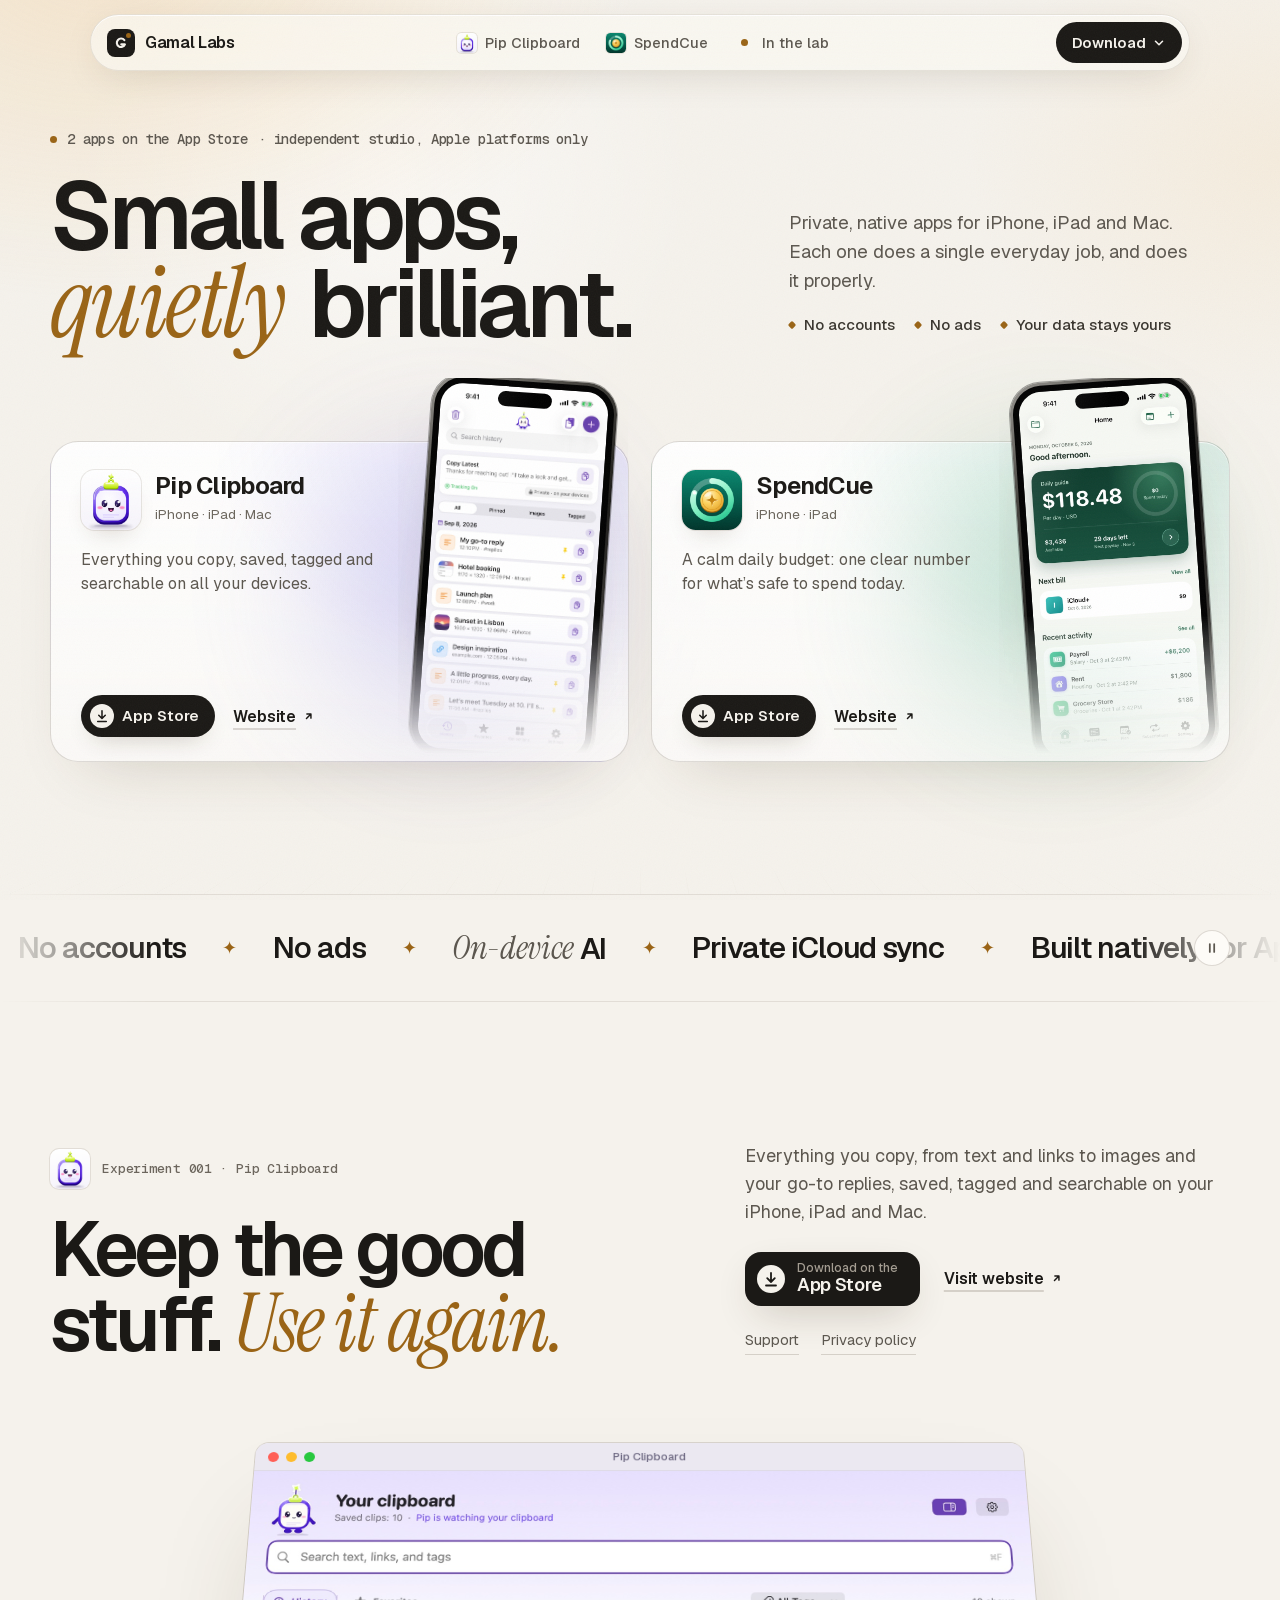
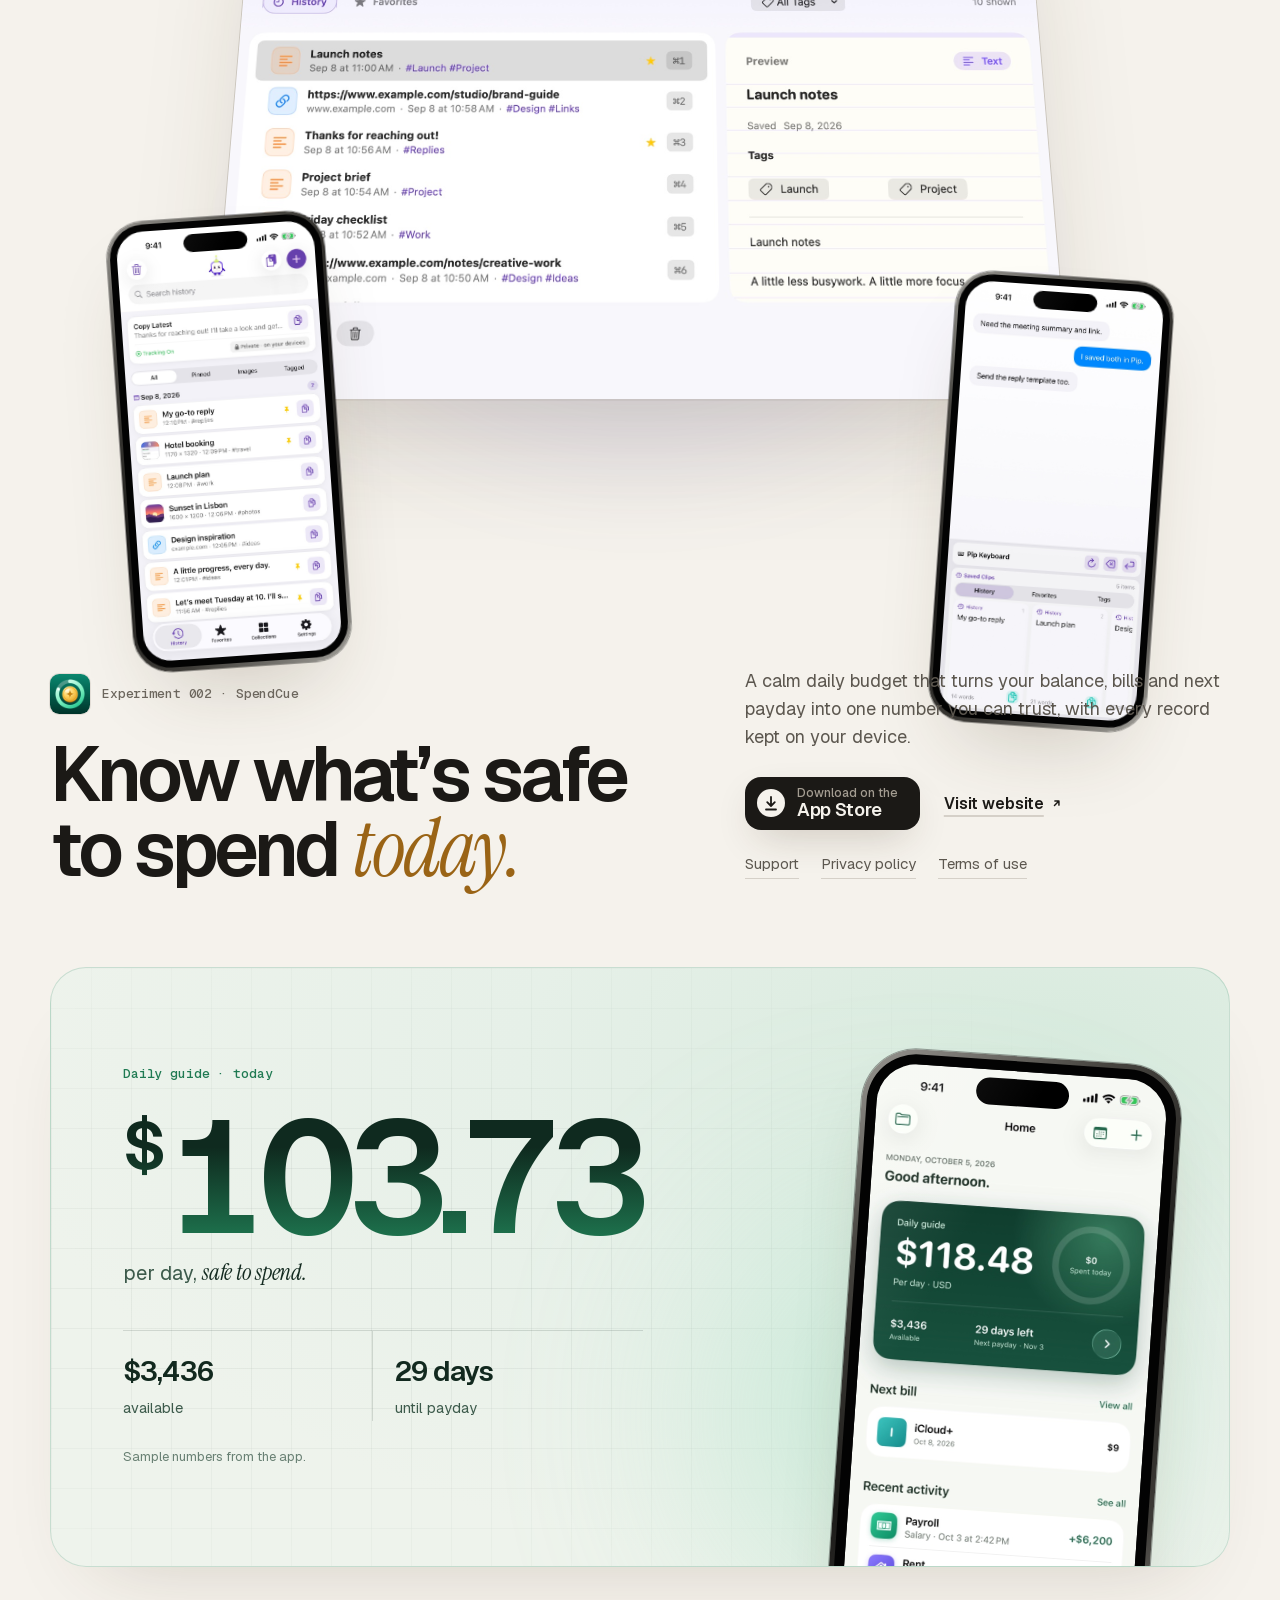
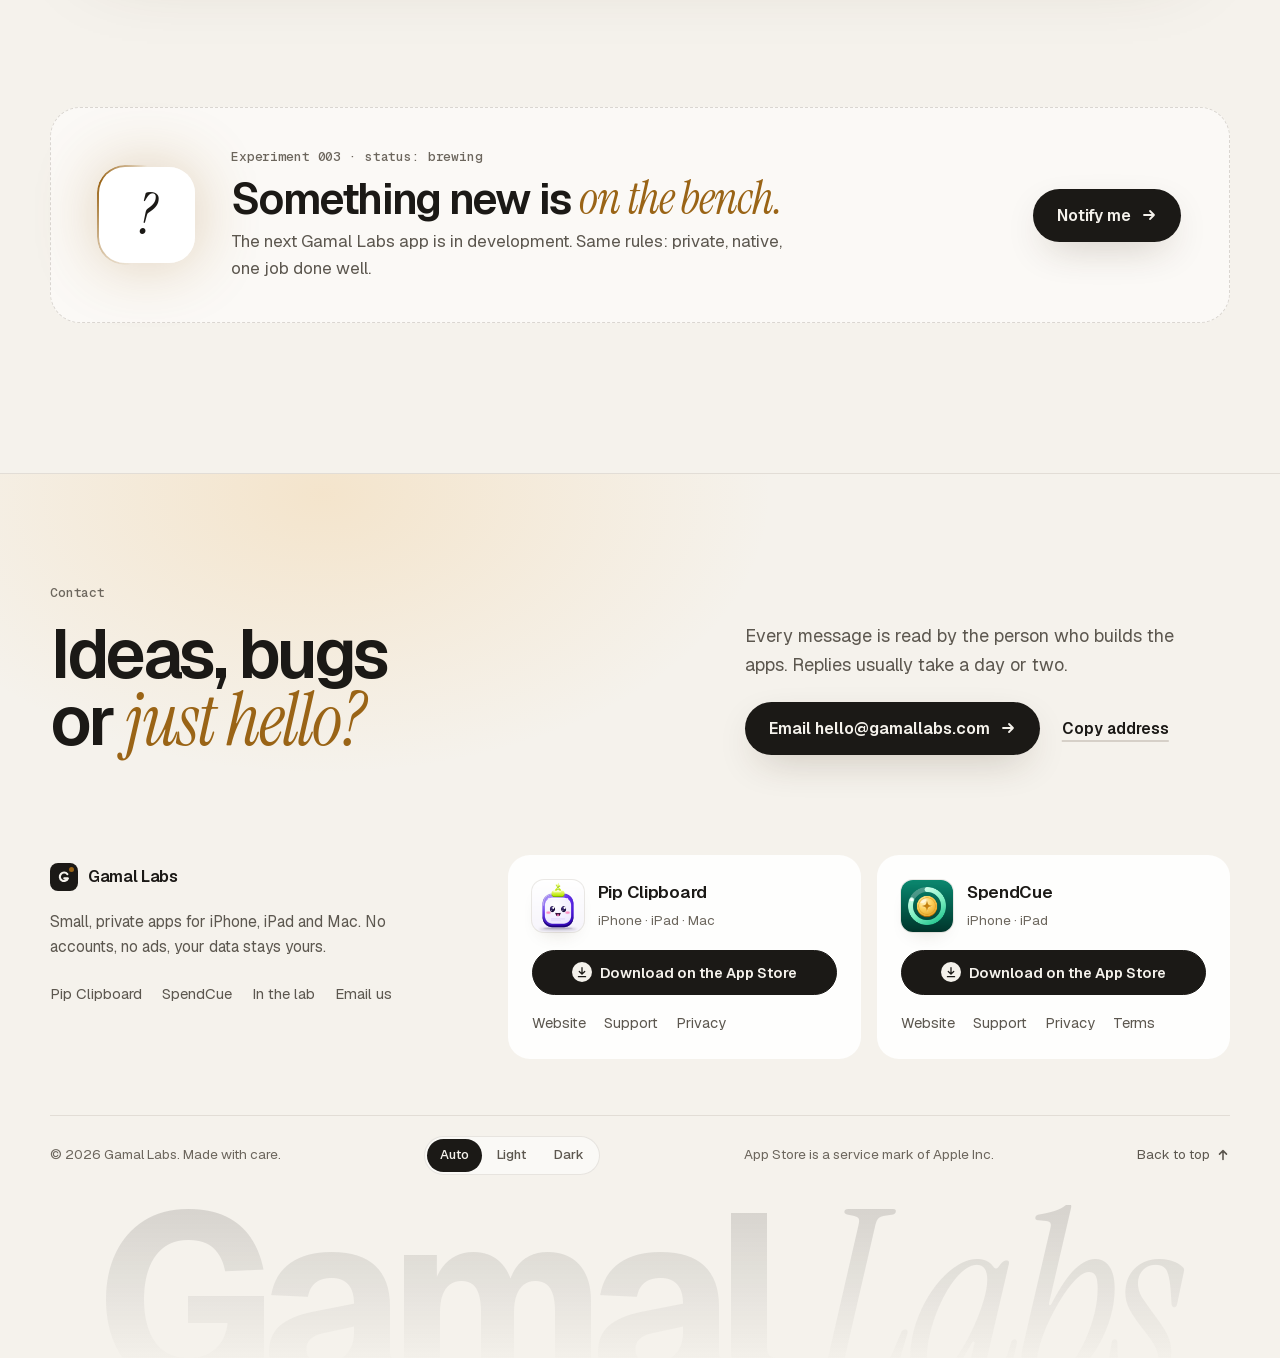
==== commit 592117e7: "Redesign with the redesign and UI/UX Pro skills Redesign audit fixes: Geist and Geist Mono (self-hos" ====
--- a/index.html
+++ b/index.html
@@ -14,19 +14,20 @@
 <meta property="og:image" content="https://gamallabs.com/assets/og.png">
 <meta property="og:image:width" content="1200">
 <meta property="og:image:height" content="630">
-<meta property="og:image:alt" content="Gamal Labs: small apps, quietly brilliant. The Pip Clipboard and SpendCue app icons on a glowing shelf.">
+<meta property="og:image:alt" content="Gamal Labs: small apps, quietly brilliant. Pip Clipboard and SpendCue on iPhone.">
 <meta name="twitter:card" content="summary_large_image">
 <meta name="twitter:title" content="Gamal Labs · Small apps, quietly brilliant">
 <meta name="twitter:description" content="Private, native apps for iPhone, iPad and Mac. No accounts, no ads, and your data stays yours.">
 <meta name="twitter:image" content="https://gamallabs.com/assets/og.png">
-<meta name="twitter:image:alt" content="Gamal Labs: small apps, quietly brilliant. The Pip Clipboard and SpendCue app icons on a glowing shelf.">
+<meta name="twitter:image:alt" content="Gamal Labs: small apps, quietly brilliant. Pip Clipboard and SpendCue on iPhone.">
 <meta name="color-scheme" content="dark light">
-<meta name="theme-color" content="#07080a" media="(prefers-color-scheme: dark)">
-<meta name="theme-color" content="#f6f4ef" media="(prefers-color-scheme: light)">
-<link rel="icon" href="data:image/svg+xml,%3Csvg xmlns='http://www.w3.org/2000/svg' viewBox='0 0 64 64'%3E%3Crect width='64' height='64' rx='15' fill='%2307080a'/%3E%3Cpath d='M44 22a15 15 0 1 0 2 15H33' fill='none' stroke='%23f4f2ee' stroke-width='6.5' stroke-linecap='round' stroke-linejoin='round'/%3E%3Ccircle cx='47' cy='18' r='4' fill='%23f0bd55'/%3E%3C/svg%3E">
+<meta name="theme-color" content="#0d0c0b" media="(prefers-color-scheme: dark)">
+<meta name="theme-color" content="#f5f2ec" media="(prefers-color-scheme: light)">
+<link rel="icon" href="data:image/svg+xml,%3Csvg xmlns='http://www.w3.org/2000/svg' viewBox='0 0 64 64'%3E%3Crect width='64' height='64' rx='15' fill='%230d0c0b'/%3E%3Cpath d='M44 22a15 15 0 1 0 2 15H33' fill='none' stroke='%23f2efe9' stroke-width='6.5' stroke-linecap='round' stroke-linejoin='round'/%3E%3Ccircle cx='47' cy='18' r='4' fill='%23e6b35e'/%3E%3C/svg%3E">
+<link rel="preload" href="assets/fonts/geist.woff2" as="font" type="font/woff2" crossorigin>
 <link rel="preload" href="assets/fonts/instrument-serif-italic.woff2" as="font" type="font/woff2" crossorigin>
 <script>
-  // Apply a saved theme before first paint, so there is no flash
+  // Apply a saved appearance before first paint, so there is no flash
   (() => {
     const d = document.documentElement;
     d.classList.add("js");
@@ -39,13 +40,11 @@
 <a class="skip-link" href="#main">Skip to content</a>
 
 <svg class="sprite" aria-hidden="true">
-  <symbol id="i-dl" viewBox="0 0 28 28"><circle cx="14" cy="14" r="14" fill="currentColor"/><path d="M14 8v9m0 0 3.8-3.8M14 17l-3.8-3.8M9 20.5h10" fill="none" style="stroke: var(--cta-bg)" stroke-width="1.9" stroke-linecap="round" stroke-linejoin="round"/></symbol>
+  <symbol id="i-dl" viewBox="0 0 28 28"><circle cx="14" cy="14" r="14" fill="currentColor"/><path d="M14 8v9m0 0 3.8-3.8M14 17l-3.8-3.8M9 20.5h10" fill="none" style="stroke: var(--cta-bg)" stroke-width="1.8" stroke-linecap="round" stroke-linejoin="round"/></symbol>
   <symbol id="i-arrow" viewBox="0 0 16 16"><path d="M3 8h10m0 0L9 4m4 4-4 4" fill="none" stroke="currentColor" stroke-width="1.8" stroke-linecap="round" stroke-linejoin="round"/></symbol>
   <symbol id="i-down" viewBox="0 0 16 16"><path d="m4 6 4 4 4-4" fill="none" stroke="currentColor" stroke-width="1.8" stroke-linecap="round" stroke-linejoin="round"/></symbol>
   <symbol id="i-out" viewBox="0 0 16 16"><path d="M5.5 10.5 11 5M6 5h5v5" fill="none" stroke="currentColor" stroke-width="1.8" stroke-linecap="round" stroke-linejoin="round"/></symbol>
   <symbol id="i-g" viewBox="0 0 64 64"><path d="M44 22a15 15 0 1 0 2 15H33" fill="none" stroke-width="7.5" stroke-linecap="round" stroke-linejoin="round"/></symbol>
-  <symbol id="i-sun" viewBox="0 0 24 24"><circle cx="12" cy="12" r="4.2" fill="none" stroke="currentColor" stroke-width="1.8"/><path d="M12 2.5v2.2M12 19.3v2.2M4.6 4.6l1.6 1.6M17.8 17.8l1.6 1.6M2.5 12h2.2M19.3 12h2.2M4.6 19.4l1.6-1.6M17.8 6.2l1.6-1.6" fill="none" stroke="currentColor" stroke-width="1.8" stroke-linecap="round"/></symbol>
-  <symbol id="i-moon" viewBox="0 0 24 24"><path d="M20 14.5A8.5 8.5 0 0 1 9.5 4a8.5 8.5 0 1 0 10.5 10.5Z" fill="none" stroke="currentColor" stroke-width="1.8" stroke-linejoin="round"/></symbol>
 </svg>
 
 <nav class="nav" aria-label="Main">
@@ -56,48 +55,52 @@
     <a href="#spendcue" data-spy="spendcue"><img src="assets/icon-spendcue.png" alt="" width="20" height="20">SpendCue</a>
     <a href="#lab" data-spy="lab"><i class="pulse" aria-hidden="true"></i>In the lab</a>
   </div>
-  <div class="nav-end">
-    <button class="theme" type="button" aria-label="Switch to light mode">
-      <svg class="sun" viewBox="0 0 24 24" aria-hidden="true"><use href="#i-sun"/></svg>
-      <svg class="moon" viewBox="0 0 24 24" aria-hidden="true"><use href="#i-moon"/></svg>
-    </button>
-    <details class="dl">
-      <summary><span class="wide">Download</span><span class="narrow">Menu</span> <svg viewBox="0 0 16 16" aria-hidden="true"><use href="#i-down"/></svg></summary>
-      <div class="dl-panel">
-        <nav class="dl-jump" aria-label="On this page">
-          <p class="dl-title">On this page</p>
-          <a href="#clipboard"><img class="on-white" src="assets/icon-clipboard.png" alt="" width="40" height="40">Pip Clipboard</a>
-          <a href="#spendcue"><img src="assets/icon-spendcue.png" alt="" width="40" height="40">SpendCue</a>
-          <a href="#lab"><span class="q" aria-hidden="true">?</span>In the lab</a>
-        </nav>
-        <p class="dl-title">Download or read more</p>
-        <div class="dl-app">
-          <img class="on-white" src="assets/icon-clipboard.png" alt="" width="48" height="48">
-          <div><b>Pip Clipboard</b><span>iPhone · iPad · Mac</span></div>
-          <div class="dl-btns"><a class="mini solid" href="https://apps.apple.com/app/id6761011158">App Store</a><a class="mini" href="/Clipboard-pro-plus/">Website <svg viewBox="0 0 16 16" aria-hidden="true"><use href="#i-out"/></svg></a></div>
-        </div>
-        <div class="dl-app">
-          <img src="assets/icon-spendcue.png" alt="" width="48" height="48">
-          <div><b>SpendCue</b><span>iPhone · iPad</span></div>
-          <div class="dl-btns"><a class="mini solid" href="https://apps.apple.com/app/id6767021493">App Store</a><a class="mini" href="/SpendCueApp/">Website <svg viewBox="0 0 16 16" aria-hidden="true"><use href="#i-out"/></svg></a></div>
-        </div>
-      </div>
-    </details>
-  </div>
+  <details class="dl">
+    <summary><span class="wide">Download</span><span class="narrow">Menu</span> <svg viewBox="0 0 16 16" aria-hidden="true"><use href="#i-down"/></svg></summary>
+    <div class="dl-panel">
+      <nav class="dl-jump" aria-label="On this page">
+        <p class="dl-title">On this page</p>
+        <a href="#clipboard"><img class="on-white" src="assets/icon-clipboard.png" alt="" width="40" height="40">Pip Clipboard</a>
+        <a href="#spendcue"><img src="assets/icon-spendcue.png" alt="" width="40" height="40">SpendCue</a>
+        <a href="#lab"><span class="q" aria-hidden="true">?</span>In the lab</a>
+      </nav>
+      <p class="dl-title">Download or read more</p>
+      <div class="dl-app">
+        <img class="on-white" src="assets/icon-clipboard.png" alt="" width="48" height="48">
+        <div><b>Pip Clipboard</b><span>iPhone · iPad · Mac</span></div>
+        <div class="dl-btns"><a class="mini solid" href="https://apps.apple.com/app/id6761011158">App Store</a><a class="text-link" href="/Clipboard-pro-plus/">Website <svg viewBox="0 0 16 16" aria-hidden="true"><use href="#i-out"/></svg></a></div>
+      </div>
+      <div class="dl-app">
+        <img src="assets/icon-spendcue.png" alt="" width="48" height="48">
+        <div><b>SpendCue</b><span>iPhone · iPad</span></div>
+        <div class="dl-btns"><a class="mini solid" href="https://apps.apple.com/app/id6767021493">App Store</a><a class="text-link" href="/SpendCueApp/">Website <svg viewBox="0 0 16 16" aria-hidden="true"><use href="#i-out"/></svg></a></div>
+      </div>
+    </div>
+  </details>
   <span class="progress" aria-hidden="true"></span>
 </nav>
 
 <main id="main">
   <!-- Hero -->
   <header class="hero" id="top">
-    <div class="aurora" aria-hidden="true"><i></i><i></i><i></i></div>
     <div class="wrap">
-      <span class="eyebrow" data-reveal><b>2 APPS LIVE</b><span><span class="wide">An independent</span><span class="narrow">Indie</span> studio for Apple devices</span></span>
-      <h1 data-reveal style="--d:.08s">Small apps, <em>quietly</em> brilliant.</h1>
-      <p class="lede" data-reveal style="--d:.16s">Private, native apps for iPhone, iPad and Mac, each doing one everyday job beautifully. <strong>No accounts. No ads. Your data stays yours.</strong></p>
+      <div class="hero-top">
+        <div>
+          <p class="eyebrow" data-reveal><i class="live" aria-hidden="true"></i>2 apps on the App Store<span class="wide"> · independent studio, Apple platforms only</span></p>
+          <h1 data-reveal class="d1">Small apps, <em>quietly</em> brilliant.</h1>
+        </div>
+        <div class="hero-aside d2" data-reveal>
+          <p class="lede">Private, native apps for iPhone, iPad and Mac. Each one does a single everyday job, and does it properly.</p>
+          <ul class="promises">
+            <li>No accounts</li>
+            <li>No ads</li>
+            <li>Your data stays yours</li>
+          </ul>
+        </div>
+      </div>
 
       <div class="launch" aria-label="Our apps">
-        <article class="pad pip" data-reveal style="--d:.26s" aria-labelledby="pad-pip">
+        <article class="pad pip d3" data-reveal aria-labelledby="pad-pip">
           <div class="pad-body">
             <div class="pad-id">
               <img class="on-white" src="assets/icon-clipboard.png" alt="" width="60" height="60">
@@ -110,11 +113,11 @@
           </div>
           <div class="pad-actions">
             <a class="get" href="https://apps.apple.com/app/id6761011158" aria-label="Download Pip Clipboard on the App Store"><svg viewBox="0 0 28 28" aria-hidden="true"><use href="#i-dl"/></svg>App Store</a>
-            <a class="mini" href="/Clipboard-pro-plus/">Website <svg viewBox="0 0 16 16" aria-hidden="true"><use href="#i-out"/></svg></a>
+            <a class="text-link" href="/Clipboard-pro-plus/">Website <svg viewBox="0 0 16 16" aria-hidden="true"><use href="#i-out"/></svg></a>
           </div>
         </article>
 
-        <article class="pad spend" data-reveal style="--d:.34s" aria-labelledby="pad-spend">
+        <article class="pad spend d4" data-reveal aria-labelledby="pad-spend">
           <div class="pad-body">
             <div class="pad-id">
               <img src="assets/icon-spendcue.png" alt="" width="60" height="60">
@@ -130,16 +133,17 @@
           </div>
           <div class="pad-actions">
             <a class="get" href="https://apps.apple.com/app/id6767021493" aria-label="Download SpendCue on the App Store"><svg viewBox="0 0 28 28" aria-hidden="true"><use href="#i-dl"/></svg>App Store</a>
-            <a class="mini" href="/SpendCueApp/">Website <svg viewBox="0 0 16 16" aria-hidden="true"><use href="#i-out"/></svg></a>
+            <a class="text-link" href="/SpendCueApp/">Website <svg viewBox="0 0 16 16" aria-hidden="true"><use href="#i-out"/></svg></a>
           </div>
         </article>
       </div>
 
-      <a class="next-pill" href="#lab" data-reveal style="--d:.42s"><span class="q" aria-hidden="true">?</span>A third app is on the bench <b>Get notified <svg viewBox="0 0 16 16" aria-hidden="true"><use href="#i-arrow"/></svg></b></a>
+      <a class="next-line d5" href="#lab" data-reveal><span class="q" aria-hidden="true">?</span>A third app is on the bench. <b>Get notified <svg viewBox="0 0 16 16" aria-hidden="true"><use href="#i-arrow"/></svg></b></a>
     </div>
   </header>
 
   <!-- Marquee -->
+  <div class="ticker">
   <div class="marquee" aria-label="What every Gamal Labs app promises">
     <div class="track">
       <ul>
@@ -162,23 +166,32 @@
       </ul>
     </div>
   </div>
+  <button class="ticker-toggle" type="button" aria-pressed="false" aria-label="Pause the scrolling list">
+    <svg class="i-pause" viewBox="0 0 16 16" aria-hidden="true"><path d="M5.5 3.5v9M10.5 3.5v9" fill="none" stroke="currentColor" stroke-width="2" stroke-linecap="round"/></svg>
+    <svg class="i-play" viewBox="0 0 16 16" aria-hidden="true"><path d="M5 3.6v8.8a.6.6 0 0 0 .9.5l7-4.4a.6.6 0 0 0 0-1L5.9 3.1a.6.6 0 0 0-.9.5Z" fill="currentColor"/></svg>
+  </button>
+  </div>
 
   <!-- Pip Clipboard -->
   <section class="chapter clip" id="clipboard" aria-labelledby="clip-title">
     <div class="wrap">
       <div class="chapter-head">
-        <div class="kicker" data-reveal><img class="on-white" src="assets/icon-clipboard.png" alt="" width="40" height="40"><span class="label">EXP-001 · Pip Clipboard</span></div>
-        <h2 id="clip-title" data-reveal style="--d:.06s">Keep the good stuff. <em>Use it again.</em></h2>
-        <p class="lead" data-reveal style="--d:.12s">Everything you copy, from text and links to images and your go-to replies, saved, tagged and searchable on your iPhone, iPad and Mac.</p>
-        <div class="actions" data-reveal style="--d:.18s">
-          <a class="store" href="https://apps.apple.com/app/id6761011158" aria-label="Download Pip Clipboard on the App Store">
-            <svg viewBox="0 0 28 28" aria-hidden="true"><use href="#i-dl"/></svg><span><small>Download on the</small><b>App Store</b></span>
-          </a>
-          <a class="btn btn-glass" href="/Clipboard-pro-plus/">Visit website <svg viewBox="0 0 16 16" aria-hidden="true"><use href="#i-out"/></svg></a>
-        </div>
-        <nav class="links" aria-label="Pip Clipboard help and policies" data-reveal style="--d:.22s">
-          <a href="/Clipboard-pro-plus/support/">Support</a><a href="/Clipboard-pro-plus/privacy-policy/">Privacy policy</a>
-        </nav>
+        <div>
+          <p class="kicker" data-reveal><img class="on-white" src="assets/icon-clipboard.png" alt="" width="40" height="40"><span class="label">Experiment 001 · Pip Clipboard</span></p>
+          <h2 id="clip-title" data-reveal class="d1">Keep the good stuff. <em>Use it again.</em></h2>
+        </div>
+        <div class="chapter-side d2" data-reveal>
+          <p class="lead">Everything you copy, from text and links to images and your go-to replies, saved, tagged and searchable on your iPhone, iPad and Mac.</p>
+          <div class="actions">
+            <a class="store" href="https://apps.apple.com/app/id6761011158" aria-label="Download Pip Clipboard on the App Store">
+              <svg viewBox="0 0 28 28" aria-hidden="true"><use href="#i-dl"/></svg><span><small>Download on the</small><b>App Store</b></span>
+            </a>
+            <a class="text-link" href="/Clipboard-pro-plus/">Visit website <svg viewBox="0 0 16 16" aria-hidden="true"><use href="#i-out"/></svg></a>
+          </div>
+          <nav class="links" aria-label="Pip Clipboard help and policies">
+            <a href="/Clipboard-pro-plus/support/">Support</a><a href="/Clipboard-pro-plus/privacy-policy/">Privacy policy</a>
+          </nav>
+        </div>
       </div>
 
       <div class="stage" data-scroll>
@@ -197,23 +210,27 @@
   <section class="chapter spend" id="spendcue" aria-labelledby="spend-title">
     <div class="wrap">
       <div class="chapter-head">
-        <div class="kicker" data-reveal><img src="assets/icon-spendcue.png" alt="" width="40" height="40"><span class="label">EXP-002 · SpendCue</span></div>
-        <h2 id="spend-title" data-reveal style="--d:.06s">Know what’s safe to spend <em>today.</em></h2>
-        <p class="lead" data-reveal style="--d:.12s">A calm daily budget that turns your balance, bills and next payday into one number you can trust, with every record kept on your device.</p>
-        <div class="actions" data-reveal style="--d:.18s">
-          <a class="store" href="https://apps.apple.com/app/id6767021493" aria-label="Download SpendCue on the App Store">
-            <svg viewBox="0 0 28 28" aria-hidden="true"><use href="#i-dl"/></svg><span><small>Download on the</small><b>App Store</b></span>
-          </a>
-          <a class="btn btn-glass" href="/SpendCueApp/">Visit website <svg viewBox="0 0 16 16" aria-hidden="true"><use href="#i-out"/></svg></a>
-        </div>
-        <nav class="links" aria-label="SpendCue help and policies" data-reveal style="--d:.22s">
-          <a href="/SpendCueApp/#help-title">Support</a><a href="/SpendCueApp/privacy/">Privacy policy</a><a href="/SpendCueApp/terms/">Terms of use</a>
-        </nav>
+        <div>
+          <p class="kicker" data-reveal><img src="assets/icon-spendcue.png" alt="" width="40" height="40"><span class="label">Experiment 002 · SpendCue</span></p>
+          <h2 id="spend-title" data-reveal class="d1">Know what’s safe to spend <em>today.</em></h2>
+        </div>
+        <div class="chapter-side d2" data-reveal>
+          <p class="lead">A calm daily budget that turns your balance, bills and next payday into one number you can trust, with every record kept on your device.</p>
+          <div class="actions">
+            <a class="store" href="https://apps.apple.com/app/id6767021493" aria-label="Download SpendCue on the App Store">
+              <svg viewBox="0 0 28 28" aria-hidden="true"><use href="#i-dl"/></svg><span><small>Download on the</small><b>App Store</b></span>
+            </a>
+            <a class="text-link" href="/SpendCueApp/">Visit website <svg viewBox="0 0 16 16" aria-hidden="true"><use href="#i-out"/></svg></a>
+          </div>
+          <nav class="links" aria-label="SpendCue help and policies">
+            <a href="/SpendCueApp/#help-title">Support</a><a href="/SpendCueApp/privacy/">Privacy policy</a><a href="/SpendCueApp/terms/">Terms of use</a>
+          </nav>
+        </div>
       </div>
 
       <div class="money" data-reveal>
         <div class="money-copy">
-          <span class="label">Daily guide · Today</span>
+          <span class="label">Daily guide · today</span>
           <div class="amount"><sup>$</sup><span id="count">118.48</span></div>
           <p class="per">per day, <em>safe to spend.</em></p>
           <div class="money-stats">
@@ -237,7 +254,7 @@
       <div class="lab-card" data-reveal>
         <div class="flask" aria-hidden="true">?</div>
         <div>
-          <span class="label">EXP-003 · Status: brewing</span>
+          <span class="label">Experiment 003 · status: brewing</span>
           <h2 id="lab-title">Something new is <em>on the bench.</em></h2>
           <p>The next Gamal Labs app is in development. Same rules: private, native, one job done well.</p>
         </div>
@@ -249,13 +266,17 @@
 
 <footer id="contact">
   <div class="wrap">
-    <div class="contact" data-reveal>
-      <span class="label">Contact</span>
-      <h2>Ideas, bugs or <em>just hello?</em></h2>
-      <p>Every message is read by the person who builds the apps.</p>
-      <div class="contact-actions">
-        <a class="btn btn-light" href="mailto:hello@gamallabs.com">Email hello@gamallabs.com <svg viewBox="0 0 16 16" aria-hidden="true"><use href="#i-arrow"/></svg></a>
-        <button class="btn btn-glass copy" type="button" data-copy="hello@gamallabs.com"><span>Copy address</span></button>
+    <div class="contact">
+      <div data-reveal>
+        <span class="label">Contact</span>
+        <h2>Ideas, bugs or <em>just hello?</em></h2>
+      </div>
+      <div class="contact-side d2" data-reveal>
+        <p>Every message is read by the person who builds the apps. Replies usually take a day or two.</p>
+        <div class="contact-actions">
+          <a class="btn btn-light" href="mailto:hello@gamallabs.com">Email hello@gamallabs.com <svg viewBox="0 0 16 16" aria-hidden="true"><use href="#i-arrow"/></svg></a>
+          <button class="text-link copy" type="button" data-copy="hello@gamallabs.com"><span>Copy address</span></button>
+        </div>
       </div>
     </div>
 
@@ -281,6 +302,12 @@
 
     <div class="legal">
       <span>© <span id="year">2026</span> Gamal Labs. Made with care.</span>
+      <fieldset class="appearance">
+        <legend>Appearance</legend>
+        <label><input type="radio" name="appearance" value="auto" checked><span>Auto</span></label>
+        <label><input type="radio" name="appearance" value="light"><span>Light</span></label>
+        <label><input type="radio" name="appearance" value="dark"><span>Dark</span></label>
+      </fieldset>
       <span>App Store is a service mark of Apple Inc.</span>
       <a href="#top" class="to-top">Back to top <svg viewBox="0 0 16 16" aria-hidden="true"><use href="#i-arrow"/></svg></a>
     </div>
--- a/assets/site.css
+++ b/assets/site.css
@@ -1,313 +1,292 @@
+@font-face { font-family: "Geist"; font-style: normal; font-weight: 100 900; font-display: swap; src: url(fonts/geist.woff2) format("woff2"); }
+@font-face { font-family: "Geist Mono"; font-style: normal; font-weight: 100 900; font-display: swap; src: url(fonts/geist-mono.woff2) format("woff2"); }
 @font-face { font-family: "Instrument Serif"; font-style: normal; font-weight: 400; font-display: swap; src: url(fonts/instrument-serif.woff2) format("woff2"); }
 @font-face { font-family: "Instrument Serif"; font-style: italic; font-weight: 400; font-display: swap; src: url(fonts/instrument-serif-italic.woff2) format("woff2"); }
 @property --spin { syntax: "<angle>"; inherits: false; initial-value: 0deg; }
 
-/* ============ Themes ============
-   Dark is the default. Light applies when the visitor's system is light
-   (unless they chose dark) or when they pick light with the toggle. */
+/* ============ Tokens ============
+   One studio accent (amber). App colors appear only inside each app's own cards.
+   Warm grays throughout; shadows carry the background's hue.
+   Dark is the default; light follows the system unless the visitor picks one. */
 :root {
   color-scheme: dark;
-  --bg: #07080a;
-  --ink: #f4f2ee;
-  --muted: #a6a7af;
-  --dim: #7c7d85;
-  --line: rgb(255 255 255 / .08);
-  --line-2: rgb(255 255 255 / .15);
-  --fill: rgb(255 255 255 / .04);
-  --fill-2: rgb(255 255 255 / .09);
-  --nav-bg: rgb(14 15 18 / .62);
-  --panel-bg: #121317;
-  --nav-solid: rgb(13 14 17 / .86);
-  --nav-edge: rgb(255 255 255 / .07);
-  --cta-bg: #f4f2ee;
-  --cta-fg: #07080a;
+  --bg: #0d0c0b;
+  --ink: #f2efe9;
+  --ink-2: #d9d4cb;
+  --muted: #a9a39a;
+  --dim: #847e74;
+  --line: rgb(255 246 230 / .08);
+  --line-2: rgb(255 246 230 / .15);
+  --fill: rgb(255 246 230 / .035);
+  --fill-2: rgb(255 246 230 / .075);
+  --nav-bg: rgb(20 18 16 / .62);
+  --nav-solid: rgb(20 18 16 / .9);
+  --nav-edge: rgb(255 246 230 / .07);
+  --panel-bg: #181614;
+  --cta-bg: #f2efe9;
+  --cta-fg: #0d0c0b;
   --cta-hover: #ffffff;
-  --cta-sub: #5d5e64;
-  --cta-glow: rgb(255 255 255 / .3);
-  --shadow: rgb(0 0 0 / .8);
-  --grid: rgb(255 255 255 / .07);
-  --spot: rgb(255 255 255 / .06);
-  --shelf-line: rgb(255 255 255 / .5);
-  --shelf-glass: rgb(255 255 255 / .07);
-  --reflect: rgb(255 255 255 / .2);
-  --aurora-a: #4c48da; --aurora-b: #156446; --aurora-c: #8a5a12; --aurora-op: .5;
-  --grain: .045;
-  --indigo: #807cff; --emerald: #4fd8a0; --gold: #f0bd55;
-  --clip-em: #b1aeff; --spend-em: #8ae6bd; --lab-em: #f0bd55;
-  --shimmer: linear-gradient(90deg, #9d99ff, #d39bff 25%, #f4c66d 50%, #66dcaa 75%, #9d99ff);
-  --stage-glow: rgb(98 94 245 / .55);
-  --foot-glow: rgb(128 124 255 / .22);
-  --mac-bg: #1e1e20; --mac-bar: #2a2a2d; --mac-bar-line: #38383b; --mac-title: #8c8c90;
+  --cta-sub: #6b655c;
+  --cta-glow: rgb(255 238 210 / .2);
+  --shadow: rgb(3 2 1 / .78);
+  --grid: rgb(255 246 230 / .055);
+  --spot: rgb(255 238 210 / .05);
+  --ambient: rgb(230 160 70 / .15);
+  --grain: .05;
+  --accent: #e6b35e;
+  --pip: #9089e8;
+  --spend: #52c99a;
+  --stage-glow: rgb(144 137 232 / .32);
+  --mac-bg: #1e1d1f; --mac-bar: #2a292b; --mac-bar-line: #38373a; --mac-title: #8f8b88;
+  --money-bg: radial-gradient(90% 90% at 85% 15%, #1d5e45 0%, #0c2c20 45%, #081a12 100%);
+  --money-border: rgb(82 201 154 / .2);
+  --money-ink: #ffffff; --money-sub: rgb(255 255 255 / .72); --money-line: rgb(255 255 255 / .16);
+  --money-label: #8fdcb8; --money-amount: linear-gradient(180deg, #ffffff 30%, #a6ecc9); --money-glow: #3fbf8a;
   --serif: "Instrument Serif", "Iowan Old Style", "Times New Roman", serif;
-  --sans: -apple-system, BlinkMacSystemFont, "SF Pro Display", "SF Pro Text", "Segoe UI", Roboto, "Helvetica Neue", Arial, sans-serif;
-  --mono: ui-monospace, "SF Mono", SFMono-Regular, Menlo, Consolas, monospace;
+  --sans: "Geist", -apple-system, BlinkMacSystemFont, "Segoe UI", Roboto, Arial, sans-serif;
+  --mono: "Geist Mono", ui-monospace, "SF Mono", Menlo, Consolas, monospace;
   --ease: cubic-bezier(.16, 1, .3, 1);
+  --spring: linear(0, .16 4%, .44 9%, .68 14%, .85 19%, .94 24%, 1 29%, 1.02 35%, 1.02 42%, 1.01 52%, 1);
+  --z-nav: 50; --z-grain: 80; --z-skip: 100;
 }
 :root[data-theme="light"] {
   color-scheme: light;
-  --bg: #f6f4ef;
-  --ink: #16171b;
-  --muted: #55575f;
-  --dim: #6c6e76;
-  --line: rgb(22 23 27 / .09);
-  --line-2: rgb(22 23 27 / .16);
-  --fill: rgb(255 255 255 / .6);
-  --fill-2: rgb(255 255 255 / .95);
-  --nav-bg: rgb(250 249 245 / .72);
-  --panel-bg: #fffefb;
-  --nav-solid: rgb(251 250 247 / .9);
-  --nav-edge: rgb(255 255 255 / .9);
-  --cta-bg: #16171b;
-  --cta-fg: #f6f4ef;
-  --cta-hover: #000000;
-  --cta-sub: #a9aab1;
-  --cta-glow: rgb(22 23 27 / .35);
-  --shadow: rgb(40 36 70 / .28);
-  --grid: rgb(22 23 27 / .08);
-  --spot: rgb(255 255 255 / .55);
-  --shelf-line: rgb(22 23 27 / .22);
-  --shelf-glass: rgb(255 255 255 / .55);
-  --reflect: rgb(255 255 255 / .35);
-  --aurora-a: #b9b4ff; --aurora-b: #a4e2c4; --aurora-c: #f7d49a; --aurora-op: .6;
-  --grain: .03;
-  --indigo: #8c86ff; --emerald: #5fd6a0; --gold: #f2b84b;
-  --clip-em: #5a48d8; --spend-em: #1b7a52; --lab-em: #c47d0e;
-  --shimmer: linear-gradient(90deg, #5a48d8, #a144c9 25%, #d0820f 50%, #1b8a5a 75%, #5a48d8);
-  --stage-glow: rgb(140 128 255 / .45);
-  --foot-glow: rgb(140 128 255 / .25);
-  --mac-bg: #f4f2fb; --mac-bar: #e9e6f2; --mac-bar-line: #d9d5e6; --mac-title: #6b6680;
+  --bg: #f5f2ec; --ink: #1b1916; --ink-2: #3a362f; --muted: #5c574f; --dim: #6c665d;
+  --line: rgb(60 45 25 / .1); --line-2: rgb(60 45 25 / .17);
+  --fill: rgb(255 255 255 / .55); --fill-2: rgb(255 255 255 / .92);
+  --nav-bg: rgb(250 248 243 / .72); --nav-solid: rgb(250 248 243 / .92); --nav-edge: rgb(255 255 255 / .9);
+  --panel-bg: #fdfbf7;
+  --cta-bg: #1b1916; --cta-fg: #f5f2ec; --cta-hover: #000000; --cta-sub: #a49d92; --cta-glow: rgb(60 40 15 / .3);
+  --shadow: rgb(70 52 25 / .22); --grid: rgb(60 45 25 / .07); --spot: rgb(255 255 255 / .5);
+  --ambient: rgb(240 180 90 / .22); --grain: .035;
+  --accent: #9a6416; --pip: #6d63e0; --spend: #2a9a6c; --stage-glow: rgb(109 99 224 / .2);
+  --mac-bg: #f4f2fb; --mac-bar: #ebe8f1; --mac-bar-line: #dbd7e4; --mac-title: #6b6680;
+  --money-bg: radial-gradient(90% 90% at 85% 15%, #d7eadd 0%, #e6f0e8 50%, #eef3ec 100%);
+  --money-border: rgb(31 122 82 / .18);
+  --money-ink: #12291f; --money-sub: #3c5a4b; --money-line: rgb(18 41 31 / .14);
+  --money-label: #1f7a52; --money-amount: linear-gradient(180deg, #0f2a1f 30%, #1f7a52); --money-glow: #8fdcb8;
 }
 @media (prefers-color-scheme: light) {
   :root:not([data-theme="dark"]) {
     color-scheme: light;
-    --bg: #f6f4ef;
-    --ink: #16171b;
-    --muted: #55575f;
-    --dim: #6c6e76;
-    --line: rgb(22 23 27 / .09);
-    --line-2: rgb(22 23 27 / .16);
-    --fill: rgb(255 255 255 / .6);
-    --fill-2: rgb(255 255 255 / .95);
-    --nav-bg: rgb(250 249 245 / .72);
-    --panel-bg: #fffefb;
-    --nav-solid: rgb(251 250 247 / .9);
-    --nav-edge: rgb(255 255 255 / .9);
-    --cta-bg: #16171b;
-    --cta-fg: #f6f4ef;
-    --cta-hover: #000000;
-    --cta-sub: #a9aab1;
-    --cta-glow: rgb(22 23 27 / .35);
-    --shadow: rgb(40 36 70 / .28);
-    --grid: rgb(22 23 27 / .08);
-    --spot: rgb(255 255 255 / .55);
-    --shelf-line: rgb(22 23 27 / .22);
-    --shelf-glass: rgb(255 255 255 / .55);
-    --reflect: rgb(255 255 255 / .35);
-    --aurora-a: #b9b4ff; --aurora-b: #a4e2c4; --aurora-c: #f7d49a; --aurora-op: .6;
-    --grain: .03;
-    --indigo: #8c86ff; --emerald: #5fd6a0; --gold: #f2b84b;
-    --clip-em: #5a48d8; --spend-em: #1b7a52; --lab-em: #c47d0e;
-    --shimmer: linear-gradient(90deg, #5a48d8, #a144c9 25%, #d0820f 50%, #1b8a5a 75%, #5a48d8);
-    --stage-glow: rgb(140 128 255 / .45);
-    --foot-glow: rgb(140 128 255 / .25);
-    --mac-bg: #f4f2fb; --mac-bar: #e9e6f2; --mac-bar-line: #d9d5e6; --mac-title: #6b6680;
+    --bg: #f5f2ec; --ink: #1b1916; --ink-2: #3a362f; --muted: #5c574f; --dim: #6c665d;
+    --line: rgb(60 45 25 / .1); --line-2: rgb(60 45 25 / .17);
+    --fill: rgb(255 255 255 / .55); --fill-2: rgb(255 255 255 / .92);
+    --nav-bg: rgb(250 248 243 / .72); --nav-solid: rgb(250 248 243 / .92); --nav-edge: rgb(255 255 255 / .9);
+    --panel-bg: #fdfbf7;
+    --cta-bg: #1b1916; --cta-fg: #f5f2ec; --cta-hover: #000000; --cta-sub: #a49d92; --cta-glow: rgb(60 40 15 / .3);
+    --shadow: rgb(70 52 25 / .22); --grid: rgb(60 45 25 / .07); --spot: rgb(255 255 255 / .5);
+    --ambient: rgb(240 180 90 / .22); --grain: .035;
+    --accent: #9a6416; --pip: #6d63e0; --spend: #2a9a6c; --stage-glow: rgb(109 99 224 / .2);
+    --mac-bg: #f4f2fb; --mac-bar: #ebe8f1; --mac-bar-line: #dbd7e4; --mac-title: #6b6680;
+    --money-bg: radial-gradient(90% 90% at 85% 15%, #d7eadd 0%, #e6f0e8 50%, #eef3ec 100%);
+    --money-border: rgb(31 122 82 / .18);
+    --money-ink: #12291f; --money-sub: #3c5a4b; --money-line: rgb(18 41 31 / .14);
+    --money-label: #1f7a52; --money-amount: linear-gradient(180deg, #0f2a1f 30%, #1f7a52); --money-glow: #8fdcb8;
   }
 }
 
-/* Theme-specific screenshots and toggle icon */
+/* Theme-specific screenshots */
 .for-light { display: none !important; }
-.theme .moon { transform: translateY(140%) rotate(-40deg); opacity: 0; }
 :root[data-theme="light"] .for-dark { display: none !important; }
 :root[data-theme="light"] .for-light { display: block !important; }
-:root[data-theme="light"] .theme .sun { transform: translateY(-140%) rotate(40deg); opacity: 0; }
-:root[data-theme="light"] .theme .moon { transform: none; opacity: 1; }
 @media (prefers-color-scheme: light) {
   :root:not([data-theme="dark"]) .for-dark { display: none !important; }
   :root:not([data-theme="dark"]) .for-light { display: block !important; }
-  :root:not([data-theme="dark"]) .theme .sun { transform: translateY(-140%) rotate(40deg); opacity: 0; }
-  :root:not([data-theme="dark"]) .theme .moon { transform: none; opacity: 1; }
 }
 
 /* ============ Base ============ */
 * { box-sizing: border-box; }
-html { background: var(--bg); -webkit-text-size-adjust: 100%; scroll-behavior: smooth; }
-body { margin: 0; background: var(--bg); color: var(--ink); font: 17px/1.6 var(--sans); -webkit-font-smoothing: antialiased; overflow-x: hidden; }
+html { background: var(--bg); -webkit-text-size-adjust: 100%; scroll-behavior: smooth; scroll-padding-top: 96px; }
+a, button, summary, label { touch-action: manipulation; }
+body { margin: 0; background: var(--bg); color: var(--ink); font: 400 17px/1.6 var(--sans); -webkit-font-smoothing: antialiased; overflow-x: hidden; }
 body::after { /* film grain */
-  content: ""; position: fixed; inset: 0; z-index: 90; pointer-events: none; opacity: var(--grain);
+  content: ""; position: fixed; inset: 0; z-index: var(--z-grain); pointer-events: none; opacity: var(--grain);
   background-image: url("data:image/svg+xml,%3Csvg xmlns='http://www.w3.org/2000/svg' width='180' height='180'%3E%3Cfilter id='n'%3E%3CfeTurbulence type='fractalNoise' baseFrequency='.85' numOctaves='3' stitchTiles='stitch'/%3E%3C/filter%3E%3Crect width='100%25' height='100%25' filter='url(%23n)'/%3E%3C/svg%3E");
 }
 img { display: block; max-width: 100%; height: auto; }
 a { color: inherit; }
-::selection { background: rgb(128 124 255 / .4); }
-:focus-visible { outline: 2px solid var(--gold); outline-offset: 4px; border-radius: 8px; }
+h1, h2, h3 { text-wrap: balance; }
+p { text-wrap: pretty; }
+::selection { background: color-mix(in srgb, var(--accent) 35%, transparent); }
+:focus-visible { outline: 2px solid var(--accent); outline-offset: 4px; border-radius: 8px; }
 .sprite { position: absolute; width: 0; height: 0; overflow: hidden; }
-.skip-link { position: fixed; left: 16px; top: -60px; z-index: 100; padding: 10px 16px; border-radius: 10px; background: var(--cta-bg); color: var(--cta-fg); text-decoration: none; }
+.skip-link { position: fixed; left: 16px; top: -60px; z-index: var(--z-skip); padding: 10px 16px; border-radius: 10px; background: var(--cta-bg); color: var(--cta-fg); text-decoration: none; }
 .skip-link:focus { top: 16px; }
 .wrap { width: min(1180px, 100% - 48px); margin-inline: auto; }
 em { font-family: var(--serif); font-style: italic; font-weight: 400; letter-spacing: -.01em; }
-.label { font: 500 12px/1.4 var(--mono); letter-spacing: .12em; text-transform: uppercase; color: var(--dim); }
+.label { font: 500 13px/1.4 var(--mono); letter-spacing: -.01em; color: var(--dim); }
 .on-white { background: #fff; }
 .narrow { display: none; }
-@media (max-width: 760px) { .wide { display: none; } .narrow { display: inline; } .eyebrow { white-space: nowrap; } }
+
+/* ============ Controls ============ */
+.btn { display: inline-flex; align-items: center; gap: 10px; text-decoration: none; font-weight: 600; font-size: 16px; padding: 14px 24px; border-radius: 999px; transition: transform .45s var(--spring), background .2s, box-shadow .3s var(--ease); }
+.btn svg { width: 16px; height: 16px; flex: none; }
+.btn:hover { transform: translateY(-2px); }
+.btn-light { background: var(--cta-bg); color: var(--cta-fg); box-shadow: 0 14px 40px -14px var(--cta-glow); }
+.btn-light:hover { background: var(--cta-hover); }
+.text-link { display: inline-flex; align-items: center; gap: 6px; padding: 8px 4px; border: 0; background: none; cursor: pointer; font: 600 15.5px var(--sans); color: var(--ink);
+  text-decoration: underline; text-decoration-color: var(--line-2); text-decoration-thickness: 1.5px; text-underline-offset: 6px; transition: text-decoration-color .2s, color .2s; }
+.text-link:hover { text-decoration-color: var(--accent); }
+.text-link svg { width: 13px; height: 13px; }
+.mini { display: inline-flex; align-items: center; gap: 4px; padding: 7px 14px; border-radius: 999px; border: 1px solid var(--line-2); font-size: 14px; font-weight: 600; text-decoration: none; transition: background .2s, transform .2s var(--ease); }
+.mini svg { width: 13px; height: 13px; }
+.mini:hover { background: var(--fill-2); }
+.mini.solid { background: var(--cta-bg); color: var(--cta-fg); border-color: var(--cta-bg); }
+.mini.solid:hover { background: var(--cta-hover); }
+.btn:active, .get:active, .store:active, .mini:active, .dl summary:active, .text-link:active { transform: scale(.97); }
 
 /* ============ Nav ============ */
 .nav {
-  position: fixed; top: 14px; left: 50%; transform: translateX(-50%); z-index: 60;
+  position: fixed; top: 14px; left: 50%; transform: translateX(-50%); z-index: var(--z-nav);
   width: min(1100px, calc(100% - 24px)); display: flex; align-items: center; justify-content: space-between; gap: 12px;
   padding: 7px 7px 7px 16px; border-radius: 999px; border: 1px solid var(--line);
-  background: var(--nav-bg); backdrop-filter: blur(22px) saturate(1.6); -webkit-backdrop-filter: blur(22px) saturate(1.6);
+  background: var(--nav-bg); backdrop-filter: blur(22px) saturate(1.4); -webkit-backdrop-filter: blur(22px) saturate(1.4);
   box-shadow: 0 10px 40px -14px var(--shadow), inset 0 1px 0 var(--nav-edge);
-  transition: width .6s var(--ease), top .6s var(--ease), background .3s, box-shadow .4s;
-}
-.nav.scrolled { width: min(1000px, calc(100% - 24px)); top: 10px; background: var(--nav-solid); box-shadow: 0 18px 50px -18px var(--shadow), inset 0 1px 0 var(--nav-edge); }
-.progress { position: absolute; left: 26px; right: 26px; bottom: -1px; height: 2px; border-radius: 2px; pointer-events: none;
-  background: linear-gradient(90deg, var(--indigo), var(--gold) 55%, var(--emerald)); transform-origin: left; transform: scaleX(var(--progress, 0)); }
-.brand { display: inline-flex; align-items: center; gap: 10px; text-decoration: none; font-weight: 650; font-size: 16px; letter-spacing: -.015em; }
+  transition: transform .6s var(--ease), background .3s, box-shadow .4s;
+}
+.nav.scrolled { transform: translate(-50%, -4px); background: var(--nav-solid); box-shadow: 0 18px 50px -18px var(--shadow), inset 0 1px 0 var(--nav-edge); }
+.progress { position: absolute; left: 26px; right: 26px; bottom: -1px; height: 2px; border-radius: 2px; pointer-events: none; background: var(--accent); transform-origin: left; transform: scaleX(var(--progress, 0)); }
+.brand { display: inline-flex; align-items: center; gap: 10px; text-decoration: none; font-weight: 600; font-size: 16px; letter-spacing: -.02em; }
 .mark { width: 28px; height: 28px; border-radius: 8px; background: var(--ink); display: grid; place-items: center; position: relative; flex: none; }
 .mark svg { width: 18px; height: 18px; stroke: var(--bg); }
-.mark::after { content: ""; position: absolute; top: 4px; right: 4px; width: 5px; height: 5px; border-radius: 50%; background: var(--gold); }
-.nav-links { position: relative; display: flex; align-items: center; gap: 2px; font-size: 14.5px; }
+.mark::after { content: ""; position: absolute; top: 4px; right: 4px; width: 5px; height: 5px; border-radius: 50%; background: var(--accent); }
+.nav-links { position: relative; display: flex; align-items: center; gap: 2px; font-size: 14.5px; font-weight: 500; }
 .nav-links a { position: relative; z-index: 1; display: inline-flex; align-items: center; gap: 8px; text-decoration: none; color: var(--muted); padding: 8px 14px 8px 10px; border-radius: 999px; transition: color .25s; }
 .nav-links a:hover, .nav-links a[aria-current="true"] { color: var(--ink); }
 .nav-links img { width: 20px; height: 20px; border-radius: 23%; box-shadow: 0 0 0 1px var(--line); }
 .nav-pill { position: absolute; left: 0; top: 50%; height: 38px; margin-top: -19px; border-radius: 999px; background: var(--fill-2); box-shadow: inset 0 0 0 1px var(--line);
   width: var(--pw, 0); transform: translateX(var(--px, 0)); opacity: 0; transition: transform .55s var(--ease), width .55s var(--ease), opacity .3s; }
 .nav-links.has-active .nav-pill { opacity: 1; }
-.pulse { width: 7px; height: 7px; margin: 0 6px 0 7px; border-radius: 50%; background: var(--gold); animation: pulse 2.2s ease-out infinite; }
-@keyframes pulse { 0% { box-shadow: 0 0 0 0 rgb(240 189 85 / .55); } 70%, 100% { box-shadow: 0 0 0 8px rgb(240 189 85 / 0); } }
-.nav-end { display: flex; align-items: center; gap: 6px; }
-
-.theme { position: relative; display: grid; place-items: center; width: 38px; height: 38px; border-radius: 50%; border: 1px solid var(--line-2); background: var(--fill); color: var(--ink); cursor: pointer; overflow: hidden; transition: background .2s; }
-.theme:hover { background: var(--fill-2); }
-.theme svg { position: absolute; width: 18px; height: 18px; transition: transform .5s var(--ease), opacity .3s; }
+.pulse, .live { display: inline-block; width: 7px; height: 7px; border-radius: 50%; background: var(--accent); flex: none; }
+.live { animation: pulse 2.2s ease-out infinite; }
+.pulse { margin: 0 6px 0 7px; }
+@keyframes pulse { 0% { box-shadow: 0 0 0 0 color-mix(in srgb, var(--accent) 55%, transparent); } 70%, 100% { box-shadow: 0 0 0 8px transparent; } }
 
 .dl { position: relative; }
-.dl summary { list-style: none; cursor: pointer; display: inline-flex; align-items: center; gap: 6px; padding: 9px 16px; border-radius: 999px; background: var(--cta-bg); color: var(--cta-fg); font-size: 14.5px; font-weight: 600; transition: background .2s; }
+.dl summary { list-style: none; cursor: pointer; display: inline-flex; align-items: center; gap: 6px; padding: 9px 16px; border-radius: 999px; background: var(--cta-bg); color: var(--cta-fg); font-size: 14.5px; font-weight: 600; transition: background .2s, transform .2s var(--ease); }
 .dl summary:hover { background: var(--cta-hover); }
 .dl summary::-webkit-details-marker { display: none; }
 .dl summary svg { width: 14px; height: 14px; transition: transform .3s var(--ease); }
 .dl[open] summary svg { transform: rotate(180deg); }
-.dl-panel { position: absolute; right: 0; top: calc(100% + 14px); width: 350px; padding: 8px; border-radius: 24px; border: 1px solid var(--line-2);
+.dl-panel { position: absolute; right: 0; top: calc(100% + 14px); width: 350px; padding: 8px; border-radius: 22px; border: 1px solid var(--line-2);
   background: var(--panel-bg); box-shadow: 0 30px 60px -24px var(--shadow); animation: pop .35s var(--ease); }
 @keyframes pop { from { opacity: 0; transform: translateY(-6px) scale(.98); } }
 .dl-jump { display: none; }
-.dl-title { margin: 0; padding: 10px 12px 4px; font: 500 12px var(--mono); letter-spacing: .08em; text-transform: uppercase; color: var(--dim); }
+.dl-title { margin: 0; padding: 10px 12px 4px; font: 500 13px var(--mono); letter-spacing: -.01em; color: var(--dim); }
 .dl-app { display: grid; grid-template-columns: 48px 1fr; gap: 2px 14px; align-items: center; padding: 12px; }
 .dl-app + .dl-app { border-top: 1px solid var(--line); }
 .dl-app img { width: 48px; height: 48px; border-radius: 23%; grid-row: span 2; }
-.dl-app b { display: block; font-size: 16px; letter-spacing: -.01em; }
+.dl-app b { display: block; font-size: 16px; font-weight: 600; letter-spacing: -.01em; }
 .dl-app span { display: block; color: var(--dim); font-size: 13px; }
-.dl-btns { grid-column: 2; display: flex; gap: 8px; margin-top: 8px; }
-.mini { display: inline-flex; align-items: center; gap: 4px; padding: 7px 14px; border-radius: 999px; border: 1px solid var(--line-2); font-size: 14px; font-weight: 600; text-decoration: none; transition: background .2s, border-color .2s; }
-.mini svg { width: 13px; height: 13px; }
-.mini:hover { background: var(--fill-2); }
-.mini.solid { background: var(--cta-bg); color: var(--cta-fg); border-color: var(--cta-bg); }
-.mini.solid:hover { background: var(--cta-hover); }
+.dl-btns { grid-column: 2; display: flex; align-items: center; gap: 10px; margin-top: 8px; }
+.dl-btns .text-link { font-size: 14px; padding: 6px 2px; }
 
 /* ============ Hero ============ */
-.hero { position: relative; isolation: isolate; overflow: hidden; padding: 128px 0 84px; text-align: center; --mx: 50%; --my: 30%; }
-.aurora { position: absolute; inset: 0; z-index: -2; pointer-events: none; }
-.aurora i { position: absolute; border-radius: 50%; filter: blur(100px); opacity: var(--aurora-op); animation: drift 24s ease-in-out infinite alternate; }
-.aurora i:nth-child(1) { width: 640px; height: 640px; left: -6%; top: -18%; background: var(--aurora-a); }
-.aurora i:nth-child(2) { width: 560px; height: 560px; right: -8%; top: 4%; background: var(--aurora-b); animation-duration: 28s; animation-delay: -8s; }
-.aurora i:nth-child(3) { width: 340px; height: 340px; left: 42%; top: 46%; background: var(--aurora-c); opacity: calc(var(--aurora-op) * .7); animation-duration: 20s; animation-delay: -4s; }
-@keyframes drift { to { transform: translate3d(80px, 50px, 0) scale(1.18); } }
-.hero::before { /* lab floor grid */
-  content: ""; position: absolute; left: -50%; right: -50%; bottom: -10%; height: 62%; z-index: -1;
+.hero { position: relative; isolation: isolate; overflow: hidden; padding: 124px 0 72px; --mx: 30%; --my: 20%;
+  background: radial-gradient(520px circle at var(--mx) var(--my), var(--spot), transparent 60%); }
+.hero::before { /* one warm light source, top left */
+  content: ""; position: absolute; inset: 0; z-index: -2; pointer-events: none;
+  background: radial-gradient(60% 55% at 8% -5%, var(--ambient), transparent 70%), radial-gradient(35% 40% at 100% 18%, color-mix(in srgb, var(--ambient) 45%, transparent), transparent 70%);
+}
+.hero::after { /* lab floor grid */
+  content: ""; position: absolute; left: -50%; right: -50%; bottom: -10%; height: 55%; z-index: -1; pointer-events: none;
   background-image: linear-gradient(var(--grid) 1px, transparent 1px), linear-gradient(90deg, var(--grid) 1px, transparent 1px);
   background-size: 64px 64px; transform: perspective(700px) rotateX(62deg); transform-origin: 50% 100%;
   -webkit-mask-image: linear-gradient(to top, #000 0%, transparent 75%); mask-image: linear-gradient(to top, #000 0%, transparent 75%);
 }
-.hero::after { /* cursor spotlight */
-  content: ""; position: absolute; inset: 0; z-index: -1; pointer-events: none;
-  background: radial-gradient(520px circle at var(--mx) var(--my), var(--spot), transparent 60%);
-}
-.eyebrow { display: inline-flex; align-items: center; gap: 10px; padding: 6px 15px 6px 6px; border-radius: 999px; border: 1px solid var(--line-2); background: var(--fill); font-size: 14px; color: var(--muted); }
-.eyebrow b { white-space: nowrap; flex: none; font: 600 11px/1 var(--mono); letter-spacing: .08em; color: #16171b; background: var(--gold); padding: 6px 9px; border-radius: 999px; }
-h1 { font-size: clamp(52px, 8.4vw, 124px); line-height: .9; letter-spacing: -.055em; font-weight: 700; margin: 22px auto 22px; max-width: 11ch; }
-h1 em { display: inline-block; padding: 0 .08em .12em 0; margin-bottom: -.12em; font-size: 1.04em; letter-spacing: -.03em;
-  background: var(--shimmer); background-size: 200% 100%; -webkit-background-clip: text; background-clip: text; color: transparent; animation: shimmer 8s linear infinite; }
-@keyframes shimmer { to { background-position: -200% 0; } }
-.lede { font-size: clamp(17px, 1.6vw, 20px); color: var(--muted); max-width: 36em; margin: 0 auto; }
-.lede strong { color: var(--ink); font-weight: 600; }
-.btn { display: inline-flex; align-items: center; gap: 10px; text-decoration: none; font-weight: 600; font-size: 16px; padding: 14px 24px; border-radius: 999px; transition: transform .3s var(--ease), background .2s, box-shadow .3s var(--ease); }
-.btn svg { width: 16px; height: 16px; flex: none; }
-.btn:hover { transform: translateY(-2px); }
-.btn-light { background: var(--cta-bg); color: var(--cta-fg); box-shadow: 0 14px 40px -14px var(--cta-glow); }
-.btn-light:hover { background: var(--cta-hover); }
-.btn-glass { border: 1px solid var(--line-2); background: var(--fill); color: var(--ink); }
-.btn-glass:hover { background: var(--fill-2); }
-@keyframes spin { to { --spin: 360deg; } }
+.hero-top { display: grid; grid-template-columns: minmax(0, 1.55fr) minmax(0, 1fr); gap: 56px; align-items: end; }
+.eyebrow { display: inline-flex; align-items: center; gap: 10px; margin: 0; font: 500 14px/1.4 var(--mono); letter-spacing: -.01em; color: var(--muted); }
+h1 { font-size: clamp(52px, 7.4vw, 108px); line-height: .9; letter-spacing: -.055em; font-weight: 600; margin: 22px 0 0; }
+h1 em { display: inline-block; padding: 0 .08em .1em 0; margin-bottom: -.1em; font-size: 1.06em; letter-spacing: -.025em; color: var(--accent); }
+.hero-aside { padding-bottom: 12px; }
+.lede { font-size: clamp(17px, 1.45vw, 19px); line-height: 1.55; color: var(--muted); max-width: 29em; margin: 0; }
+.promises { display: flex; flex-wrap: wrap; gap: 8px 20px; margin: 18px 0 0; padding: 0; list-style: none; font-size: 15px; font-weight: 500; color: var(--ink-2); }
+.promises li { display: inline-flex; align-items: center; gap: 9px; }
+.promises li::before { content: ""; width: 6px; height: 6px; border-radius: 1.5px; background: var(--accent); transform: rotate(45deg); }
 
 /* Launch cards: one per app, with the phone rising out of the card */
-.launch { display: grid; grid-template-columns: 1fr 1fr; gap: 22px; max-width: 1120px; margin: 100px auto 0; text-align: left; perspective: 1400px; }
-.pad { --accent: var(--indigo); --tint: rgb(128 124 255 / .16); position: relative; isolation: isolate; display: grid; grid-template-columns: 1fr 42%; grid-template-rows: 1fr auto; column-gap: 12px; min-height: 248px; padding: 28px 0 26px 30px; border-radius: 30px; border: 1px solid var(--line-2);
-  background: radial-gradient(120% 140% at 100% 0%, var(--tint), transparent 60%), linear-gradient(180deg, var(--fill-2), var(--fill));
+.launch { display: grid; grid-template-columns: 1fr 1fr; gap: 22px; margin-top: 92px; perspective: 1400px; }
+.pad { --app: var(--pip); position: relative; isolation: isolate; display: grid; grid-template-columns: 1fr 42%; grid-template-rows: 1fr auto; column-gap: 12px; min-height: 248px; padding: 28px 0 24px 30px; border-radius: 28px; border: 1px solid var(--line-2);
+  background: radial-gradient(120% 140% at 100% 0%, color-mix(in srgb, var(--app) 15%, transparent), transparent 60%), linear-gradient(180deg, var(--fill-2), var(--fill));
   box-shadow: 0 30px 60px -36px var(--shadow), inset 0 1px 0 var(--nav-edge);
-  transform: rotateX(var(--rx, 0deg)) rotateY(var(--ry, 0deg)); transition: transform .5s var(--ease), border-color .3s, box-shadow .4s; }
-.pad.spend { --accent: var(--emerald); --tint: rgb(79 216 160 / .16); }
-.pad:hover { border-color: color-mix(in srgb, var(--accent) 55%, var(--line-2)); box-shadow: 0 40px 80px -36px var(--shadow), 0 0 0 1px color-mix(in srgb, var(--accent) 25%, transparent), inset 0 1px 0 var(--nav-edge); }
-.pad::before { content: ""; position: absolute; right: 8%; top: 4%; width: 46%; aspect-ratio: 1; border-radius: 50%; background: var(--accent); filter: blur(70px); opacity: .28; z-index: -1; transition: opacity .4s; }
-.pad:hover::before { opacity: .45; }
+  transform: rotateX(var(--rx, 0deg)) rotateY(var(--ry, 0deg)); transition: transform .5s var(--ease), box-shadow .4s; }
+.pad.spend { --app: var(--spend); }
+.pad:hover { box-shadow: 0 40px 80px -36px var(--shadow), inset 0 1px 0 var(--nav-edge); }
+.pad::before { content: ""; position: absolute; right: 8%; top: 4%; width: 46%; aspect-ratio: 1; border-radius: 50%; background: var(--app); filter: blur(70px); opacity: .22; z-index: -1; transition: opacity .4s; }
+.pad:hover::before { opacity: .38; }
+.pad::after { /* border that lights up under the cursor */
+  content: ""; position: absolute; inset: -1px; border-radius: inherit; padding: 1px; pointer-events: none; opacity: 0; transition: opacity .3s;
+  background: radial-gradient(280px circle at var(--sx, 50%) var(--sy, 0%), var(--app), transparent 70%);
+  -webkit-mask: linear-gradient(#000 0 0) content-box, linear-gradient(#000 0 0); -webkit-mask-composite: xor; mask-composite: exclude; }
+.pad:hover::after { opacity: 1; }
 .pad-body { grid-column: 1; grid-row: 1; }
 .pad-id { display: flex; align-items: center; gap: 14px; }
 .pad-id img { width: 60px; height: 60px; border-radius: 23%; box-shadow: 0 0 0 1px var(--line), 0 12px 24px -12px var(--shadow); }
-.pad-id h2 { margin: 0; font-size: 24px; line-height: 1.15; letter-spacing: -.03em; font-weight: 700; }
+.pad-id h2 { margin: 0; font-size: 24px; line-height: 1.15; letter-spacing: -.03em; font-weight: 650; }
 .pad-id span { font-size: 13.5px; color: var(--dim); }
 .pad-body p { margin: 18px 0 0; max-width: 21em; font-size: 16px; line-height: 1.5; color: var(--muted); }
-.pad-actions { grid-column: 1; grid-row: 2; display: flex; flex-wrap: wrap; align-items: center; gap: 8px; margin-top: 22px; }
-.get { display: inline-flex; align-items: center; gap: 8px; padding: 9px 16px 9px 9px; border-radius: 999px; background: var(--cta-bg); color: var(--cta-fg); font-size: 15px; font-weight: 650; text-decoration: none; box-shadow: 0 10px 24px -12px var(--cta-glow); transition: background .2s, transform .3s var(--ease); }
+.pad-actions { grid-column: 1; grid-row: 2; display: flex; flex-wrap: wrap; align-items: center; gap: 8px 14px; margin-top: 22px; }
+.get { display: inline-flex; align-items: center; gap: 8px; padding: 9px 16px 9px 9px; border-radius: 999px; background: var(--cta-bg); color: var(--cta-fg); font-size: 15px; font-weight: 600; text-decoration: none; box-shadow: 0 10px 24px -12px var(--cta-glow); transition: background .2s, transform .45s var(--spring); }
 .get:hover { background: var(--cta-hover); transform: translateY(-1px); }
 .get svg { width: 24px; height: 24px; color: var(--cta-fg); }
-.pad .mini { padding: 9px 14px; font-size: 14.5px; }
-.pad-shot { grid-column: 2; grid-row: 1 / 3; position: relative; margin-top: -92px; margin-bottom: -26px; padding: 0 22px;
+.pad-shot { grid-column: 2; grid-row: 1 / 3; position: relative; margin-top: -92px; margin-bottom: -24px; padding: 0 22px;
   -webkit-mask-image: linear-gradient(to bottom, #000 62%, transparent 98%); mask-image: linear-gradient(to bottom, #000 62%, transparent 98%); }
-.pad-shot .device { width: 100%; max-width: 210px; margin: 0 auto; transform: rotate(var(--tilt, 4deg)) translateY(0); transition: transform .6s var(--ease); }
+.pad-shot .device { width: 100%; max-width: 210px; margin: 0 auto; transform: rotate(var(--tilt, 4deg)); transition: transform .7s var(--spring); }
 .pad.spend .pad-shot .device { --tilt: -4deg; }
 .pad:hover .pad-shot .device { transform: rotate(0deg) translateY(-10px); }
 
-.next-pill { display: inline-flex; align-items: center; gap: 10px; margin-top: 30px; padding: 7px 8px 7px 7px; border-radius: 999px; border: 1px dashed var(--line-2); background: var(--fill); font-size: 14.5px; color: var(--muted); text-decoration: none; transition: border-color .2s, background .2s; }
-.next-pill:hover { border-color: var(--gold); background: var(--fill-2); }
-.next-pill .q { position: relative; display: grid; place-items: center; width: 28px; height: 28px; border-radius: 50%; font: italic 17px/1 var(--serif); color: var(--ink); background: var(--fill-2); }
-.next-pill .q::after { content: ""; position: absolute; inset: -2px; border-radius: 50%; padding: 1.5px; background: conic-gradient(from var(--spin), transparent 0 60%, var(--gold) 85%, transparent);
-  -webkit-mask: linear-gradient(#000 0 0) content-box, linear-gradient(#000 0 0); -webkit-mask-composite: xor; mask-composite: exclude; animation: spin 3s linear infinite; }
-.next-pill b { display: inline-flex; align-items: center; gap: 6px; padding: 6px 12px; border-radius: 999px; background: var(--fill-2); color: var(--ink); font-weight: 600; }
-.next-pill b svg { width: 14px; height: 14px; }
+.next-line { display: inline-flex; align-items: center; gap: 12px; margin-top: 30px; font-size: 15.5px; color: var(--muted); text-decoration: none; }
+.next-line .q { position: relative; display: grid; place-items: center; width: 30px; height: 30px; border-radius: 9px; font: italic 18px/1 var(--serif); color: var(--ink); background: var(--fill-2); }
+.next-line .q { box-shadow: inset 0 0 0 1.5px color-mix(in srgb, var(--accent) 55%, transparent); }
+.next-line b { display: inline-flex; align-items: center; gap: 6px; color: var(--ink); font-weight: 600; text-decoration: underline; text-decoration-color: var(--line-2); text-decoration-thickness: 1.5px; text-underline-offset: 6px; transition: text-decoration-color .2s; }
+.next-line:hover b { text-decoration-color: var(--accent); }
+.next-line b svg { width: 14px; height: 14px; transition: transform .3s var(--ease); }
+.next-line:hover b svg { transform: translateX(3px); }
+@keyframes spin { to { --spin: 360deg; } }
 
 /* ============ Marquee ============ */
+.ticker { position: relative; }
+.ticker-toggle { position: absolute; right: max(16px, calc((100% - 1180px) / 2)); top: 50%; transform: translateY(-50%); display: grid; place-items: center; width: 36px; height: 36px; border-radius: 50%;
+  border: 1px solid var(--line-2); background: var(--panel-bg); color: var(--muted); cursor: pointer; transition: color .2s, transform .45s var(--spring); }
+.ticker-toggle:hover { color: var(--ink); }
+.ticker-toggle:active { transform: translateY(-50%) scale(.94); }
+.ticker-toggle svg { width: 14px; height: 14px; }
+.ticker-toggle .i-play, .ticker-toggle[aria-pressed="true"] .i-pause { display: none; }
+.ticker-toggle[aria-pressed="true"] .i-play { display: block; }
+.ticker.paused .track, .ticker:focus-within .track { animation-play-state: paused; }
 .marquee { border-block: 1px solid var(--line); overflow: hidden; padding: 26px 0; -webkit-mask-image: linear-gradient(90deg, transparent, #000 12%, #000 88%, transparent); mask-image: linear-gradient(90deg, transparent, #000 12%, #000 88%, transparent); }
 .track { display: flex; width: max-content; animation: marquee 48s linear infinite; }
 .marquee:hover .track { animation-play-state: paused; }
 .track ul { display: flex; align-items: center; gap: 36px; padding: 0 18px; margin: 0; list-style: none; }
-.track li { font-size: clamp(22px, 2.4vw, 30px); font-weight: 600; letter-spacing: -.03em; white-space: nowrap; }
-.track li.s { color: var(--gold); font-size: 18px; }
+.track li { font-size: clamp(22px, 2.4vw, 30px); font-weight: 550; letter-spacing: -.035em; white-space: nowrap; }
+.track li.s { color: var(--accent); font-size: 18px; }
 .track li em { font-size: 1.12em; color: var(--muted); }
 @keyframes marquee { to { transform: translateX(-50%); } }
 
 /* ============ Chapters ============ */
-.chapter { position: relative; padding: 130px 0 0; scroll-margin-top: 40px; }
-.chapter-head { text-align: center; max-width: 900px; margin: 0 auto; }
-.kicker { display: inline-flex; align-items: center; gap: 12px; margin-bottom: 28px; }
+.chapter { position: relative; padding: 140px 0 0; scroll-margin-top: 40px; }
+.chapter-head { display: grid; grid-template-columns: minmax(0, 1.3fr) minmax(0, 1fr); gap: 64px; align-items: end; }
+.kicker { display: inline-flex; align-items: center; gap: 12px; margin: 0 0 24px; }
 .kicker img { width: 40px; height: 40px; border-radius: 23%; box-shadow: 0 0 0 1px var(--line); }
-h2 { font-size: clamp(44px, 7.4vw, 108px); line-height: .92; letter-spacing: -.05em; font-weight: 700; margin: 0 0 26px; }
-h2 em { display: inline-block; padding: 0 .08em .1em 0; margin-bottom: -.1em; font-size: 1.04em; letter-spacing: -.025em; }
-.clip h2 em { color: var(--clip-em); }
-.spend h2 em { color: var(--spend-em); }
-.lead { font-size: clamp(18px, 1.6vw, 21px); color: var(--muted); max-width: 34em; margin: 0 auto 34px; }
-.actions { display: flex; flex-wrap: wrap; align-items: center; justify-content: center; gap: 14px 16px; }
-.store { display: inline-flex; align-items: center; gap: 12px; padding: 10px 22px 10px 12px; border-radius: 16px; background: var(--cta-bg); color: var(--cta-fg); text-decoration: none; transition: transform .3s var(--ease), background .2s; box-shadow: 0 14px 40px -14px var(--cta-glow); }
+h2 { font-size: clamp(42px, 6vw, 90px); line-height: .95; letter-spacing: -.05em; font-weight: 600; margin: 0; }
+h2 em { display: inline-block; padding: 0 .08em .1em 0; margin-bottom: -.1em; font-size: 1.05em; letter-spacing: -.025em; color: var(--accent); }
+.chapter-side { padding-bottom: 8px; }
+.lead { font-size: 18px; line-height: 1.55; color: var(--muted); max-width: 30em; margin: 0 0 26px; }
+.actions { display: flex; flex-wrap: wrap; align-items: center; gap: 12px 20px; }
+.store { display: inline-flex; align-items: center; gap: 12px; padding: 10px 22px 10px 12px; border-radius: 16px; background: var(--cta-bg); color: var(--cta-fg); text-decoration: none; transition: transform .45s var(--spring), background .2s; box-shadow: 0 14px 40px -14px var(--cta-glow); }
 .store:hover { transform: translateY(-2px); background: var(--cta-hover); }
 .store svg { width: 28px; height: 28px; flex: none; color: var(--cta-fg); }
 .store small { display: block; font-size: 12px; line-height: 1.1; color: var(--cta-sub); font-weight: 500; text-align: left; }
-.store b { display: block; font-size: 18px; line-height: 1.15; letter-spacing: -.015em; }
-.links { display: flex; justify-content: center; flex-wrap: wrap; gap: 8px 22px; font-size: 15px; margin-top: 22px; }
+.store b { display: block; font-size: 18px; font-weight: 600; line-height: 1.15; letter-spacing: -.015em; }
+.links { display: flex; flex-wrap: wrap; gap: 8px 22px; font-size: 15px; margin-top: 22px; }
 .links a { color: var(--muted); text-decoration: none; border-bottom: 1px solid var(--line-2); padding-bottom: 2px; transition: color .2s, border-color .2s; }
 .links a:hover { color: var(--ink); border-color: var(--ink); }
 
 /* iPhone frame: metal edge > black border > full screenshot */
 .device { container-type: inline-size; position: relative; }
-.device .frame { padding: 1.5cqw; border-radius: 17cqw; background: linear-gradient(140deg, #9a9da5 0%, #44464c 22%, #1b1c20 50%, #3c3e44 78%, #a3a6ad 100%); box-shadow: 0 0 0 1px rgb(0 0 0 / .35), 0 40px 80px -30px var(--shadow); }
-.device .bezel { padding: 3.2cqw; border-radius: 15.5cqw; background: #030304; }
+.device .frame { padding: 1.5cqw; border-radius: 17cqw; background: linear-gradient(140deg, #9a9893 0%, #46443f 22%, #1c1b19 50%, #3d3b37 78%, #a4a29c 100%); box-shadow: 0 0 0 1px rgb(0 0 0 / .35), 0 40px 80px -30px var(--shadow); }
+.device .bezel { padding: 3.2cqw; border-radius: 15.5cqw; background: #030303; }
 .device .screen { position: relative; overflow: hidden; border-radius: 12.4cqw; background: #000; }
 .device .screen img { width: 100%; }
 .device .screen::after { content: ""; position: absolute; top: 2.6cqw; left: 50%; width: 29cqw; height: 8.4cqw; transform: translateX(-50%); background: #000; border-radius: 99px; }
@@ -322,68 +301,64 @@
 .mac .bar span { margin-inline: auto; transform: translateX(-26px); font-size: 12.5px; color: var(--mac-title); font-weight: 500; }
 
 /* Pip Clipboard stage */
-.stage { position: relative; isolation: isolate; width: min(1040px, 100%); margin: 72px auto 0; padding: 0 8% 7%; --p: 1; }
+.stage { position: relative; isolation: isolate; width: min(1040px, 100%); margin: 80px auto 0; padding: 0 8% 7%; --p: 1; }
 .stage::before { content: ""; position: absolute; left: 10%; right: 10%; top: 20%; bottom: 0; z-index: -1; background: radial-gradient(closest-side, var(--stage-glow), transparent); filter: blur(30px); }
 .stage .mac { transform: perspective(2000px) rotateX(calc((1 - var(--p)) * 24deg)) scale(calc(.9 + var(--p) * .1)); transform-origin: 50% 0; will-change: transform; }
 .stage .device { position: absolute; width: 21%; bottom: 0; will-change: transform; }
 .stage .device.l { left: 0; transform: translateY(calc((1 - var(--p)) * 140px)) rotate(-4deg); }
 .stage .device.r { right: 0; transform: translateY(calc((1 - var(--p)) * 200px)) rotate(4deg); }
 
-/* SpendCue money card: a deep green product panel in both themes */
-.money { position: relative; overflow: hidden; isolation: isolate; display: grid; grid-template-columns: 1.15fr .85fr; align-items: center; gap: 40px; margin-top: 72px; border-radius: 40px; padding: 64px 0 0 72px; min-height: 600px; color: #fff;
-  background: radial-gradient(90% 90% at 85% 15%, #1b6a4b 0%, #0a3324 45%, #06170f 100%); border: 1px solid rgb(79 216 160 / .2); box-shadow: 0 40px 80px -50px var(--shadow); }
-.money::before { content: ""; position: absolute; inset: 0; z-index: -1; opacity: .35; background-image: linear-gradient(rgb(255 255 255 / .06) 1px, transparent 1px), linear-gradient(90deg, rgb(255 255 255 / .06) 1px, transparent 1px); background-size: 40px 40px; -webkit-mask-image: radial-gradient(70% 70% at 30% 50%, #000, transparent); mask-image: radial-gradient(70% 70% at 30% 50%, #000, transparent); }
+/* SpendCue money card: deep green in dark mode, pale green in light mode */
+.money { position: relative; overflow: hidden; isolation: isolate; display: grid; grid-template-columns: 1.15fr .85fr; align-items: center; gap: 40px; margin-top: 80px; border-radius: 36px; padding: 64px 0 0 72px; min-height: 600px; color: var(--money-ink);
+  background: var(--money-bg); border: 1px solid var(--money-border); box-shadow: 0 40px 80px -50px var(--shadow); }
+.money::before { content: ""; position: absolute; inset: 0; z-index: -1; opacity: .5; background-image: linear-gradient(var(--money-line) 1px, transparent 1px), linear-gradient(90deg, var(--money-line) 1px, transparent 1px); background-size: 40px 40px; -webkit-mask-image: radial-gradient(70% 70% at 30% 50%, #000, transparent); mask-image: radial-gradient(70% 70% at 30% 50%, #000, transparent); }
 .money-copy { padding-bottom: 72px; }
-.money .label { color: #8ae6bd; }
-.amount { font-size: clamp(76px, 12.5vw, 190px); line-height: .9; letter-spacing: -.065em; font-weight: 700; margin: 18px 0 6px; font-variant-numeric: tabular-nums; white-space: nowrap;
-  background: linear-gradient(180deg, #ffffff 30%, #9ff0c8); -webkit-background-clip: text; background-clip: text; color: transparent; }
+.money .label { color: var(--money-label); }
+.amount { font-size: clamp(76px, 12.5vw, 190px); line-height: .9; letter-spacing: -.065em; font-weight: 600; margin: 18px 0 6px; font-variant-numeric: tabular-nums; white-space: nowrap;
+  background: var(--money-amount); -webkit-background-clip: text; background-clip: text; color: transparent; }
 .amount sup { font-size: .42em; vertical-align: .95em; letter-spacing: -.02em; margin-right: .04em; }
-.per { font-size: 20px; color: rgb(255 255 255 / .75); margin: 0 0 40px; }
-.per em { color: #fff; font-size: 1.15em; }
-.money-stats { display: flex; border-top: 1px solid rgb(255 255 255 / .16); max-width: 520px; }
+.per { font-size: 20px; color: var(--money-sub); margin: 0 0 40px; }
+.per em { color: var(--money-ink); font-size: 1.15em; }
+.money-stats { display: flex; border-top: 1px solid var(--money-line); max-width: 520px; font-variant-numeric: tabular-nums; }
 .money-stats div { flex: 1; padding: 18px 18px 0 0; }
-.money-stats div + div { border-left: 1px solid rgb(255 255 255 / .16); padding-left: 22px; }
-.money-stats b { display: block; font-size: 28px; letter-spacing: -.03em; font-weight: 650; }
-.money-stats span { font-size: 14.5px; color: rgb(255 255 255 / .65); }
-.sample { margin: 26px 0 0; font-size: 13px; color: rgb(255 255 255 / .5); }
+.money-stats div + div { border-left: 1px solid var(--money-line); padding-left: 22px; }
+.money-stats b { display: block; font-size: 28px; letter-spacing: -.03em; font-weight: 600; }
+.money-stats span { font-size: 14.5px; color: var(--money-sub); }
+.sample { margin: 26px 0 0; font-size: 13px; color: var(--money-sub); opacity: .75; }
 .money .device { width: min(320px, 100%); justify-self: center; align-self: end; margin-bottom: -150px; transform: rotate(4deg); }
-.money .glow { position: absolute; right: 8%; bottom: -10%; width: 420px; height: 420px; border-radius: 50%; background: #3fd497; filter: blur(110px); opacity: .35; z-index: -1; }
+.money .glow { position: absolute; right: 8%; bottom: -10%; width: 420px; height: 420px; border-radius: 50%; background: var(--money-glow); filter: blur(110px); opacity: .35; z-index: -1; }
 
 /* ============ Lab ============ */
-.lab { padding: 130px 0 0; }
-.lab-card { display: grid; grid-template-columns: auto 1fr auto; gap: 36px; align-items: center; padding: 40px 48px; border-radius: 32px; border: 1px solid var(--line); background: linear-gradient(180deg, var(--fill-2), var(--fill)); }
-.flask { width: 96px; height: 96px; border-radius: 23%; position: relative; display: grid; place-items: center; font: italic 56px/1 var(--serif);
-  background: var(--fill); box-shadow: inset 0 0 0 1px var(--line-2), 0 0 70px -10px rgb(240 189 85 / .45); }
-.flask::after { content: ""; position: absolute; inset: -2px; border-radius: inherit; padding: 2px; background: conic-gradient(from var(--spin), var(--indigo), #d39bff, var(--gold), var(--emerald), var(--indigo));
+.lab { padding: 140px 0 0; }
+.lab-card { display: grid; grid-template-columns: auto 1fr auto; gap: 36px; align-items: center; padding: 40px 48px; border-radius: 30px; border: 1.5px dashed var(--line-2); background: var(--fill); }
+.flask { width: 96px; height: 96px; border-radius: 26px; position: relative; display: grid; place-items: center; font: italic 56px/1 var(--serif);
+  background: var(--fill-2); box-shadow: 0 0 70px -10px color-mix(in srgb, var(--accent) 45%, transparent); }
+.flask::after { content: ""; position: absolute; inset: -2px; border-radius: 28px; padding: 2px; background: conic-gradient(from var(--spin), transparent 0 55%, var(--accent) 85%, transparent);
   -webkit-mask: linear-gradient(#000 0 0) content-box, linear-gradient(#000 0 0); -webkit-mask-composite: xor; mask-composite: exclude; animation: spin 6s linear infinite; }
 .lab-card .label { display: block; margin-bottom: 10px; }
 .lab-card h2 { font-size: clamp(30px, 3.4vw, 46px); margin: 0 0 8px; letter-spacing: -.04em; }
-.lab-card h2 em { color: var(--lab-em); }
 .lab-card p { margin: 0; color: var(--muted); max-width: 34em; }
 
 /* ============ Footer ============ */
-footer { position: relative; margin-top: 140px; padding-top: 110px; border-top: 1px solid var(--line); overflow: hidden; isolation: isolate; }
-footer::before { content: ""; position: absolute; left: 50%; top: -280px; width: 900px; height: 560px; transform: translateX(-50%); z-index: -1; border-radius: 50%; background: radial-gradient(closest-side, var(--foot-glow), transparent); }
-.contact { text-align: center; }
-.contact .label { display: block; margin-bottom: 20px; }
-.contact h2 { font-size: clamp(40px, 5.6vw, 80px); margin-bottom: 18px; }
-.contact h2 em { color: var(--lab-em); }
-.contact p { margin: 0 auto 30px; color: var(--muted); font-size: 18px; }
-.contact-actions { display: flex; justify-content: center; flex-wrap: wrap; gap: 12px; }
-.copy { cursor: pointer; font: inherit; font-weight: 600; font-size: 16px; }
-.copy.done { border-color: var(--emerald); color: var(--spend-em); }
-
-.foot { display: grid; grid-template-columns: 1.25fr 1fr 1fr; gap: 20px; margin-top: 96px; }
+footer { position: relative; margin-top: 150px; padding-top: 110px; border-top: 1px solid var(--line); overflow: hidden; isolation: isolate; }
+footer::before { content: ""; position: absolute; left: -10%; top: -260px; width: 900px; height: 560px; z-index: -1; border-radius: 50%; background: radial-gradient(closest-side, var(--ambient), transparent); }
+.contact { display: grid; grid-template-columns: minmax(0, 1.3fr) minmax(0, 1fr); gap: 64px; align-items: end; }
+.contact .label { display: block; margin-bottom: 18px; }
+.contact h2 { font-size: clamp(40px, 5.4vw, 78px); }
+.contact p { margin: 0 0 22px; color: var(--muted); font-size: 18px; max-width: 26em; }
+.contact-actions { display: flex; flex-wrap: wrap; align-items: center; gap: 12px 18px; }
+.copy.done { text-decoration-color: var(--accent); color: var(--accent); }
+
+.foot { display: grid; grid-template-columns: 1.25fr 1fr 1fr; gap: 16px; margin-top: 100px; }
 .foot-brand { padding: 8px 24px 8px 0; }
 .foot-brand p { margin: 16px 0 22px; color: var(--muted); font-size: 15.5px; max-width: 24em; }
 .foot-studio { display: flex; flex-wrap: wrap; gap: 8px 20px; font-size: 15px; }
 .foot-studio a { color: var(--muted); text-decoration: none; }
 .foot-studio a:hover { color: var(--ink); }
-.foot-app { display: grid; gap: 16px; align-content: start; padding: 24px; border-radius: 24px; border: 1px solid var(--line); background: linear-gradient(180deg, var(--fill-2), var(--fill)); transition: border-color .3s; }
-.foot-app:hover { border-color: var(--line-2); }
+.foot-app { display: grid; gap: 16px; align-content: start; padding: 24px; border-radius: 22px; background: var(--fill-2); transition: background .3s; }
 .foot-app-head { display: flex; align-items: center; gap: 14px; }
 .foot-app-head img { width: 52px; height: 52px; border-radius: 23%; box-shadow: 0 0 0 1px var(--line), 0 10px 20px -12px var(--shadow); }
-.foot-app-head b { display: block; font-size: 17px; letter-spacing: -.015em; }
+.foot-app-head b { display: block; font-size: 17px; font-weight: 600; letter-spacing: -.015em; }
 .foot-app-head span { font-size: 13.5px; color: var(--dim); }
 .foot-app .mini { justify-content: center; padding: 10px 14px; font-size: 14.5px; gap: 8px; }
 .foot-app .mini svg { width: 20px; height: 20px; }
@@ -391,25 +366,48 @@
 .foot-app nav a { color: var(--muted); text-decoration: none; border-bottom: 1px solid transparent; transition: color .2s, border-color .2s; }
 .foot-app nav a:hover { color: var(--ink); border-color: var(--line-2); }
 
-.legal { display: flex; flex-wrap: wrap; align-items: center; justify-content: space-between; gap: 10px 24px; margin-top: 56px; padding: 22px 0; border-top: 1px solid var(--line); font-size: 13.5px; color: var(--dim); }
-.to-top { display: inline-flex; align-items: center; gap: 6px; color: var(--muted); text-decoration: none; }
+.legal { display: flex; flex-wrap: wrap; align-items: center; justify-content: space-between; gap: 12px 24px; margin-top: 56px; padding: 20px 0; border-top: 1px solid var(--line); font-size: 13.5px; color: var(--dim); }
+.to-top { display: inline-flex; align-items: center; gap: 6px; min-height: 32px; color: var(--muted); text-decoration: none; }
 .to-top svg { width: 14px; height: 14px; transform: rotate(-90deg); transition: transform .3s var(--ease); }
 .to-top:hover { color: var(--ink); }
 .to-top:hover svg { transform: rotate(-90deg) translateX(3px); }
-.giant { font-weight: 800; font-size: clamp(70px, 19vw, 290px); line-height: .78; letter-spacing: -.065em; text-align: center; white-space: nowrap; user-select: none; margin: 10px 0 -.16em;
-  background: linear-gradient(180deg, color-mix(in srgb, var(--ink) 16%, transparent), transparent 85%); -webkit-background-clip: text; background-clip: text; color: transparent; }
+
+/* Appearance: Auto / Light / Dark */
+.appearance { display: inline-flex; gap: 2px; margin: 0; padding: 3px; border: 0; border-radius: 999px; background: var(--fill); box-shadow: inset 0 0 0 1px var(--line); }
+.appearance legend { position: absolute; width: 1px; height: 1px; overflow: hidden; clip: rect(0 0 0 0); white-space: nowrap; }
+.appearance label { position: relative; }
+.appearance input { position: absolute; inset: 0; margin: 0; opacity: 0; cursor: pointer; }
+.appearance span { display: block; padding: 6px 13px; border-radius: 999px; font-size: 13px; font-weight: 500; color: var(--muted); transition: background .25s, color .25s; }
+.appearance label:hover span { color: var(--ink); }
+.appearance input:checked + span { background: var(--cta-bg); color: var(--cta-fg); }
+.appearance input:focus-visible + span { outline: 2px solid var(--accent); outline-offset: 2px; }
+
+.giant { font-weight: 700; font-size: clamp(70px, 19vw, 290px); line-height: .78; letter-spacing: -.065em; text-align: center; white-space: nowrap; user-select: none; margin: 10px 0 -.16em;
+  background: linear-gradient(180deg, color-mix(in srgb, var(--ink) 14%, transparent), transparent 85%); -webkit-background-clip: text; background-clip: text; color: transparent; }
 .giant em { font-weight: 400; letter-spacing: -.035em; padding-right: .04em; }
 
+/* ============ 404 ============ */
+.nf { position: relative; isolation: isolate; min-height: 100svh; display: grid; align-content: center; padding: 140px 0 80px; overflow: hidden; }
+.nf::before { content: ""; position: absolute; inset: 0; z-index: -1; background: radial-gradient(60% 55% at 8% -5%, var(--ambient), transparent 70%); }
+.nf .code { display: block; font: italic 400 clamp(140px, 26vw, 360px)/.8 var(--serif); letter-spacing: -.04em; color: var(--accent); margin-bottom: 28px; }
+.nf h1 { font-size: clamp(40px, 6vw, 84px); margin: 0 0 20px; max-width: 14ch; }
+.nf p { color: var(--muted); font-size: 18px; max-width: 30em; margin: 0 0 32px; }
+.nf .actions { gap: 12px 22px; }
+
 /* ============ Motion ============ */
-.js [data-reveal] { opacity: 0; transform: translateY(32px); filter: blur(8px); transition: opacity 1s var(--ease), transform 1.1s var(--ease), filter 1s var(--ease); transition-delay: var(--d, 0s); }
+.js [data-reveal] { opacity: 0; transform: translateY(28px); filter: blur(6px); transition: opacity 1s var(--ease), transform 1.1s var(--ease), filter 1s var(--ease); transition-delay: var(--d, 0s); }
 .js [data-reveal].in { opacity: 1; transform: none; filter: none; }
-/* Theme switch: the new theme grows out of the toggle as a circle */
+.d1 { --d: .05s; } .d2 { --d: .1s; } .d3 { --d: .15s; } .d4 { --d: .2s; } .d5 { --d: .25s; }
+/* Appearance change: the new theme grows out of the control as a circle */
 ::view-transition-old(root), ::view-transition-new(root) { animation: none; mix-blend-mode: normal; }
 ::view-transition-new(root) { animation: reveal .7s var(--ease); }
-@keyframes reveal { from { clip-path: circle(0 at var(--tx, 90%) var(--ty, 5%)); } to { clip-path: circle(150% at var(--tx, 90%) var(--ty, 5%)); } }
+@keyframes reveal { from { clip-path: circle(0 at var(--tx, 50%) var(--ty, 95%)); } to { clip-path: circle(150% at var(--tx, 50%) var(--ty, 95%)); } }
 
 /* ============ Responsive ============ */
-@media (max-width: 1000px) {
+@media (max-width: 1023px) {
+  .hero-top, .chapter-head, .contact { grid-template-columns: 1fr; gap: 28px; }
+  .hero-aside, .chapter-side { padding-bottom: 0; }
+  .launch { grid-template-columns: 1fr; max-width: 600px; gap: 96px; }
   .money { grid-template-columns: 1fr; padding: 56px 40px 0; min-height: 0; }
   .money-copy { padding-bottom: 0; }
   .money .device { width: 280px; margin-bottom: -180px; }
@@ -417,11 +415,12 @@
   .foot-brand { grid-column: 1 / -1; padding-right: 0; }
   .lab-card { grid-template-columns: auto 1fr; }
   .lab-card .btn { grid-column: 1 / -1; justify-self: start; }
-  .launch { grid-template-columns: 1fr; max-width: 600px; gap: 96px; }
-}
-@media (max-width: 760px) {
+}
+@media (max-width: 767px) {
   body { font-size: 16px; }
   .wrap { width: calc(100% - 32px); }
+  .wide { display: none; }
+  .narrow { display: inline; }
   .nav { top: 10px; }
   .nav-links { display: none; }
   .dl-panel { position: fixed; left: 12px; right: 12px; top: 72px; width: auto; max-height: calc(100svh - 90px); overflow-y: auto; }
@@ -430,13 +429,12 @@
   .dl-jump a { display: grid; justify-items: center; gap: 8px; padding: 14px 6px; border-radius: 16px; background: var(--fill); border: 1px solid var(--line); text-decoration: none; font-size: 13.5px; font-weight: 600; text-align: center; }
   .dl-jump img, .dl-jump .q { width: 40px; height: 40px; border-radius: 23%; }
   .dl-jump .q { display: grid; place-items: center; border: 1.5px dashed var(--line-2); font: italic 24px/1 var(--serif); color: var(--muted); }
-  .nav.scrolled { width: calc(100% - 24px); top: 10px; }
   .progress { left: 22px; right: 22px; }
-  .hero { padding: 132px 0 80px; }
-  h1 { font-size: clamp(50px, 15vw, 80px); }
-  .eyebrow { font-size: 12.5px; }
-  .launch { gap: 84px; margin-top: 110px; }
-  .pad { grid-template-columns: 1fr 40%; min-height: 0; padding: 22px 0 20px 20px; border-radius: 26px; }
+  .hero { padding: 116px 0 64px; }
+  h1 { font-size: clamp(48px, 14vw, 80px); }
+  .eyebrow { font-size: 13px; }
+  .launch { gap: 84px; margin-top: 100px; }
+  .pad { grid-template-columns: 1fr 40%; min-height: 0; padding: 22px 0 20px 20px; border-radius: 24px; }
   .pad-id { flex-direction: column; align-items: flex-start; gap: 10px; }
   .pad-id img { width: 52px; height: 52px; }
   .pad-id h2 { font-size: 21px; }
@@ -444,20 +442,20 @@
   .pad-actions { grid-column: 1 / -1; position: relative; z-index: 2; margin: 18px 20px 0 0; }
   .pad-actions .get { flex: 1; justify-content: center; }
   .pad-shot { grid-row: 1; margin: -70px 0 0; padding: 0 14px 0 4px; }
-  .next-pill { font-size: 13.5px; }
-  .next-pill b { padding: 6px 10px; }
+  .next-line { font-size: 14.5px; flex-wrap: wrap; }
   .marquee { padding: 20px 0; }
-  .chapter { padding-top: 120px; }
-  .actions .store, .actions .btn { justify-content: center; }
-  .stage { padding: 0 4% 12%; margin-top: 64px; }
+  .ticker-toggle { width: 32px; height: 32px; right: 10px; }
+  .chapter { padding-top: 110px; }
+  .stage { padding: 0 4% 12%; margin-top: 56px; }
   .stage .device { width: 27%; }
-  .money { border-radius: 30px; padding: 40px 24px 0; margin-top: 64px; }
+  .money { border-radius: 28px; padding: 40px 24px 0; margin-top: 56px; }
   .money .device { width: 220px; margin-bottom: -150px; }
   .money-stats b { font-size: 22px; }
   .lab { padding-top: 100px; }
-  .lab-card { grid-template-columns: 1fr; gap: 22px; padding: 28px 24px; border-radius: 26px; }
-  .flask { width: 72px; height: 72px; font-size: 42px; }
-  footer { margin-top: 100px; padding-top: 90px; }
+  .lab-card { grid-template-columns: 1fr; gap: 22px; padding: 28px 24px; border-radius: 24px; }
+  .flask { width: 72px; height: 72px; font-size: 42px; border-radius: 20px; }
+  .flask::after { border-radius: 22px; }
+  footer { margin-top: 110px; padding-top: 90px; }
   .foot { grid-template-columns: 1fr; margin-top: 64px; }
   .legal { flex-direction: column; align-items: flex-start; }
 }
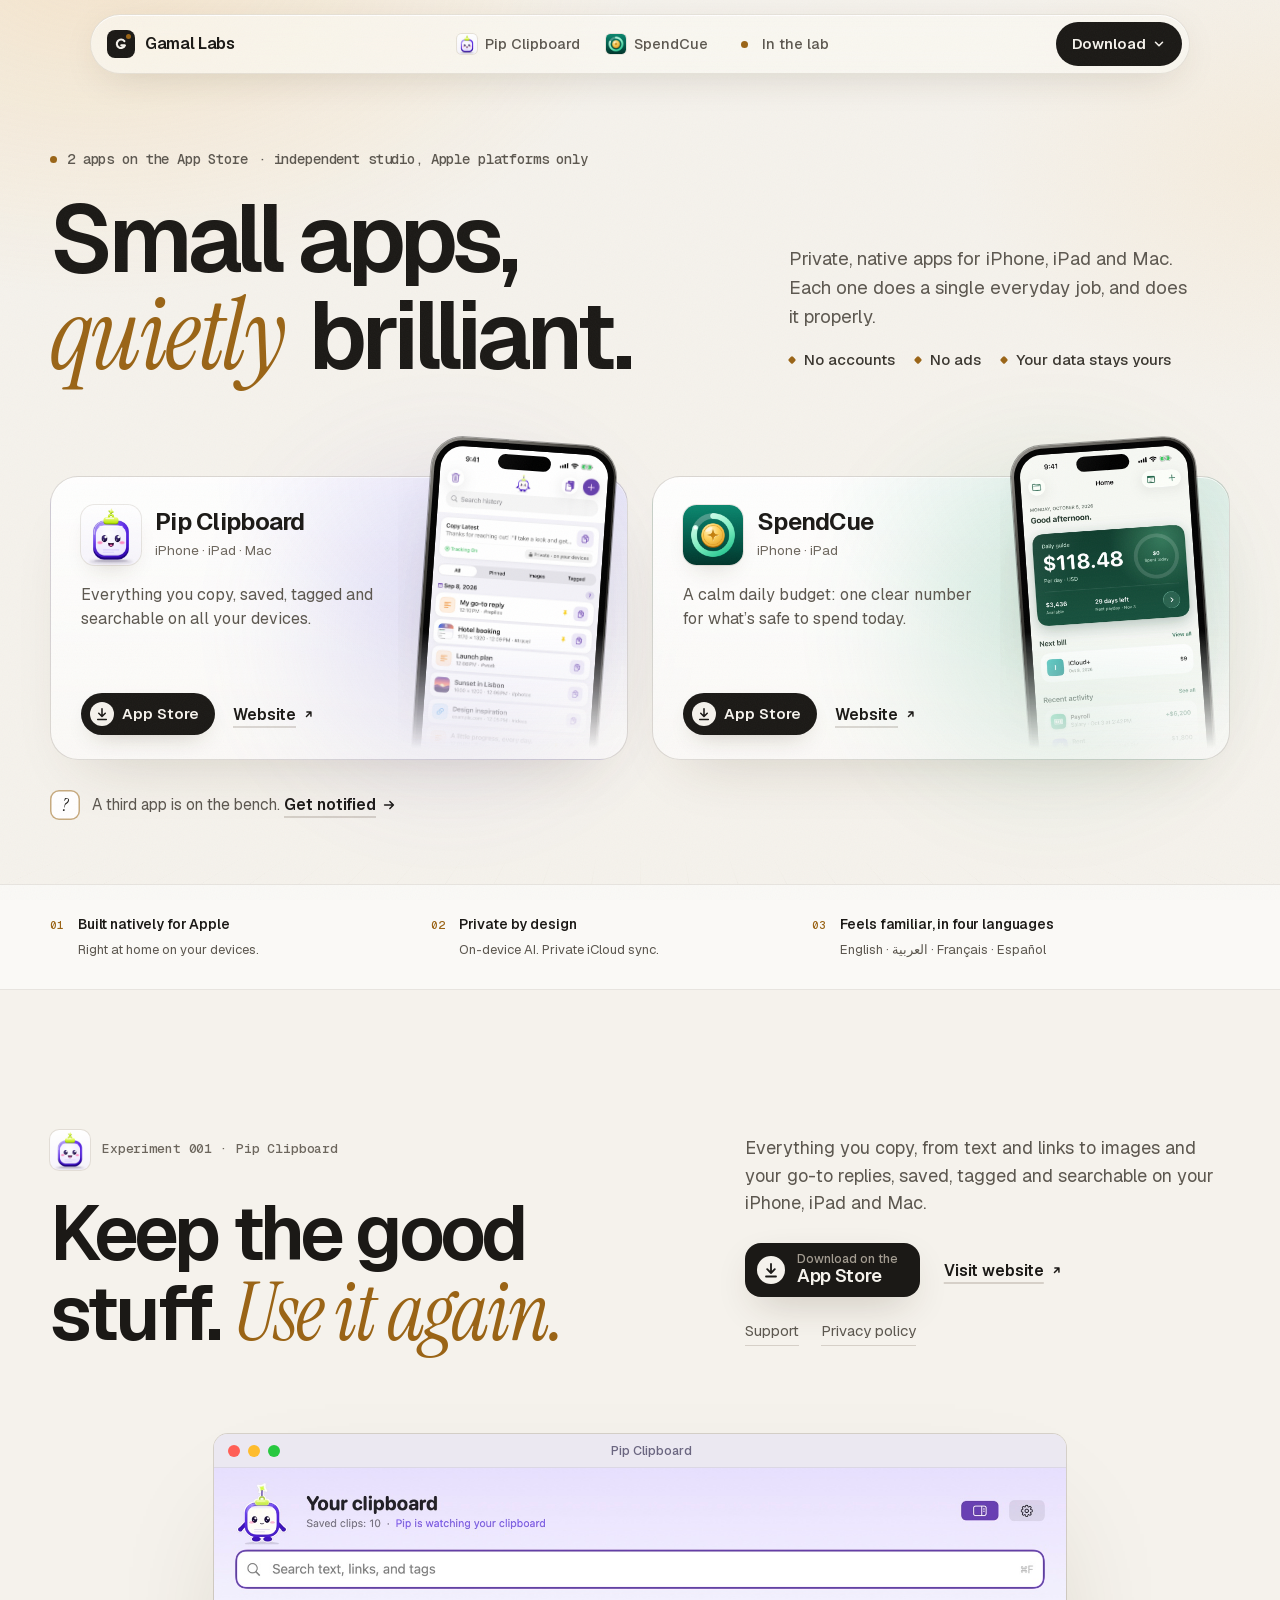
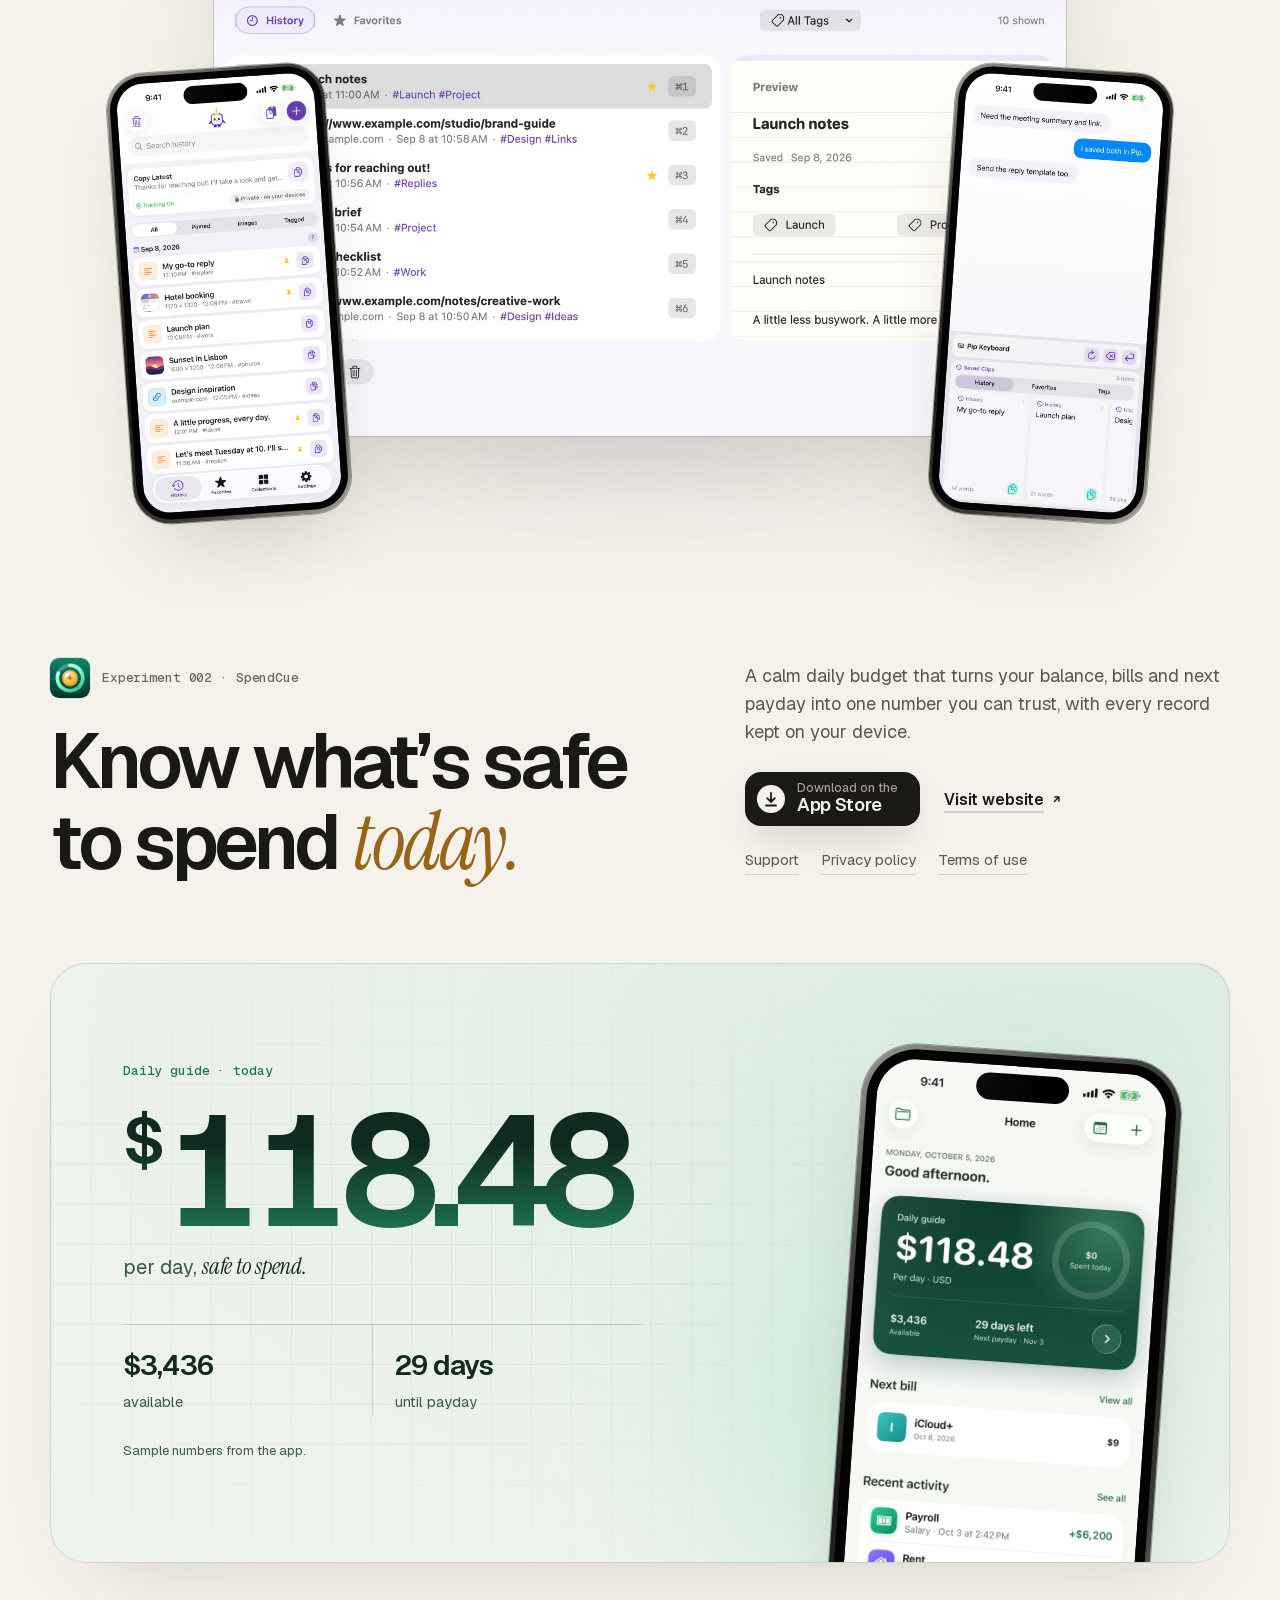
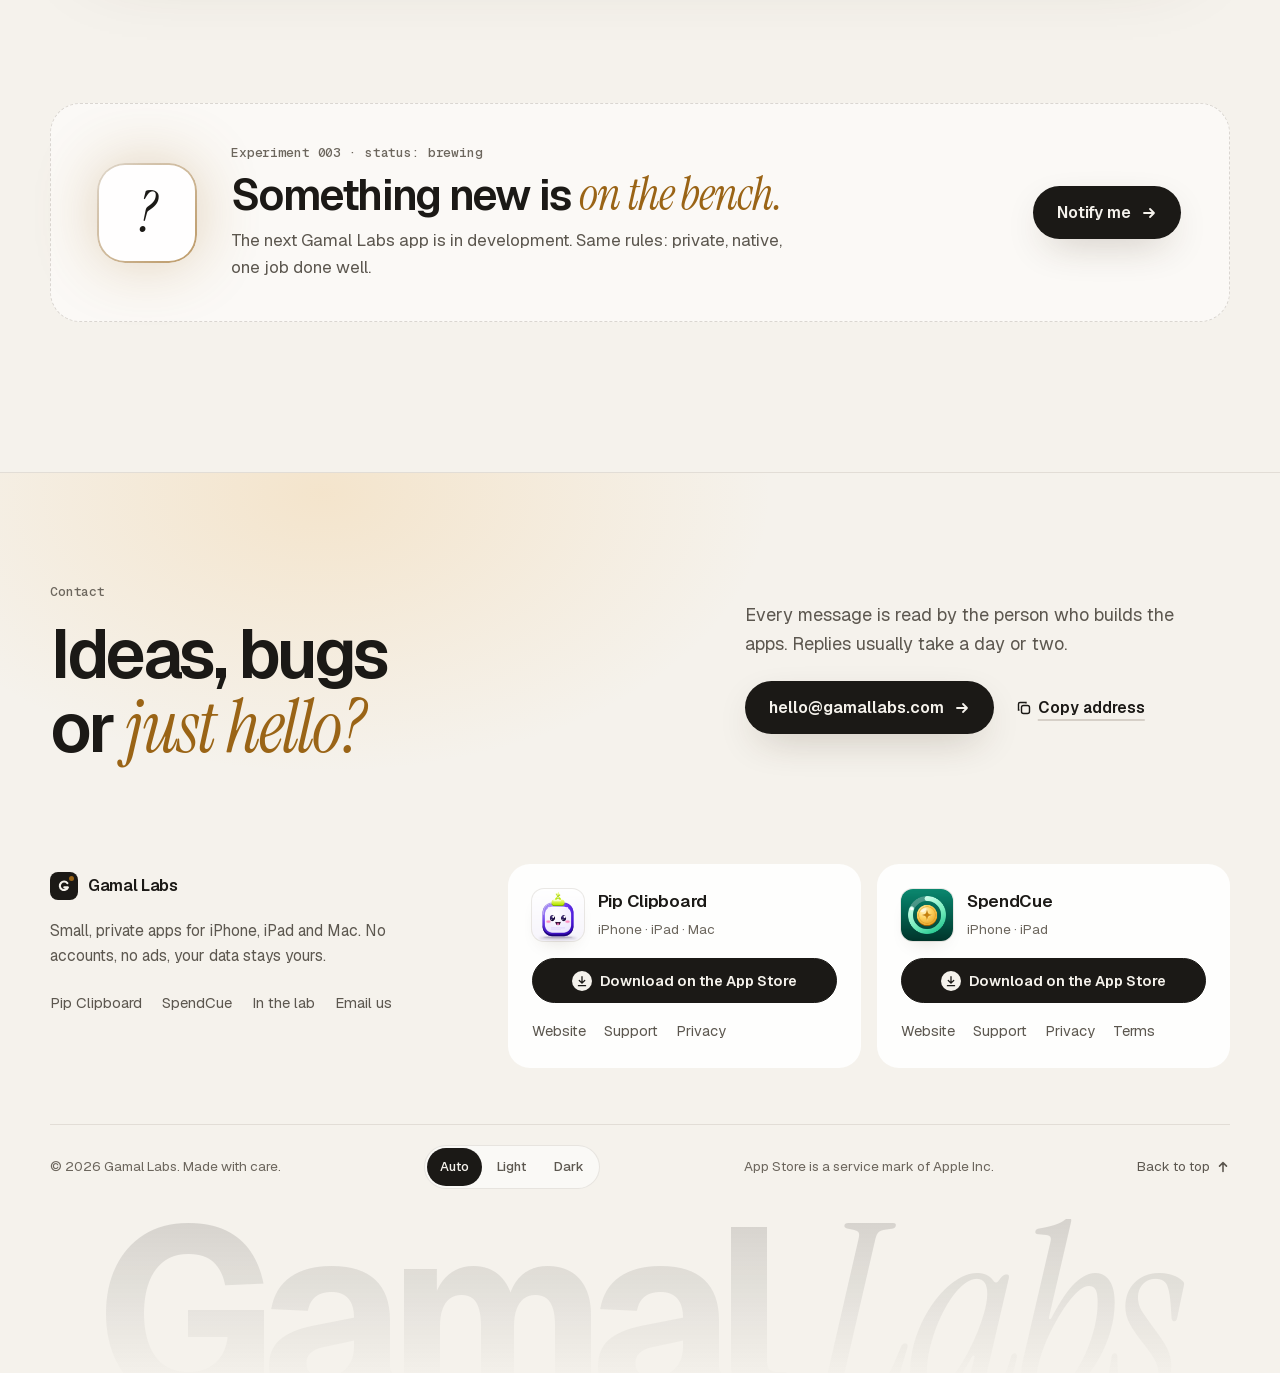
==== commit c061a166: "update website ui" ====
--- a/index.html
+++ b/index.html
@@ -30,11 +30,10 @@
   // Apply a saved appearance before first paint, so there is no flash
   (() => {
     const d = document.documentElement;
-    d.classList.add("js");
     try { const t = localStorage.getItem("theme"); if (t === "light" || t === "dark") d.dataset.theme = t; } catch (e) {}
   })();
 </script>
-<link rel="stylesheet" href="assets/site.css">
+<link rel="stylesheet" href="assets/site.css?v=20261012-polish">
 </head>
 <body>
 <a class="skip-link" href="#main">Skip to content</a>
@@ -50,7 +49,6 @@
 <nav class="nav" aria-label="Main">
   <a class="brand" href="#top" aria-label="Gamal Labs home"><span class="mark" aria-hidden="true"><svg viewBox="0 0 64 64"><use href="#i-g"/></svg></span>Gamal Labs</a>
   <div class="nav-links">
-    <span class="nav-pill" aria-hidden="true"></span>
     <a href="#clipboard" data-spy="clipboard"><img class="on-white" src="assets/icon-clipboard.png" alt="" width="20" height="20">Pip Clipboard</a>
     <a href="#spendcue" data-spy="spendcue"><img src="assets/icon-spendcue.png" alt="" width="20" height="20">SpendCue</a>
     <a href="#lab" data-spy="lab"><i class="pulse" aria-hidden="true"></i>In the lab</a>
@@ -80,16 +78,16 @@
   <span class="progress" aria-hidden="true"></span>
 </nav>
 
-<main id="main">
+<main id="main" tabindex="-1">
   <!-- Hero -->
-  <header class="hero" id="top">
+  <header class="hero" id="top" tabindex="-1">
     <div class="wrap">
       <div class="hero-top">
         <div>
-          <p class="eyebrow" data-reveal><i class="live" aria-hidden="true"></i>2 apps on the App Store<span class="wide"> · independent studio, Apple platforms only</span></p>
-          <h1 data-reveal class="d1">Small apps, <em>quietly</em> brilliant.</h1>
-        </div>
-        <div class="hero-aside d2" data-reveal>
+          <p class="eyebrow"><i class="live" aria-hidden="true"></i>2 apps on the App Store<span class="wide"> · independent studio, Apple platforms only</span></p>
+          <h1>Small apps, <em>quietly</em> brilliant.</h1>
+        </div>
+        <div class="hero-aside">
           <p class="lede">Private, native apps for iPhone, iPad and Mac. Each one does a single everyday job, and does it properly.</p>
           <ul class="promises">
             <li>No accounts</li>
@@ -100,7 +98,7 @@
       </div>
 
       <div class="launch" aria-label="Our apps">
-        <article class="pad pip d3" data-reveal aria-labelledby="pad-pip">
+        <article class="pad pip" aria-labelledby="pad-pip">
           <div class="pad-body">
             <div class="pad-id">
               <img class="on-white" src="assets/icon-clipboard.png" alt="" width="60" height="60">
@@ -117,7 +115,7 @@
           </div>
         </article>
 
-        <article class="pad spend d4" data-reveal aria-labelledby="pad-spend">
+        <article class="pad spend" aria-labelledby="pad-spend">
           <div class="pad-body">
             <div class="pad-id">
               <img src="assets/icon-spendcue.png" alt="" width="60" height="60">
@@ -138,42 +136,20 @@
         </article>
       </div>
 
-      <a class="next-line d5" href="#lab" data-reveal><span class="q" aria-hidden="true">?</span>A third app is on the bench. <b>Get notified <svg viewBox="0 0 16 16" aria-hidden="true"><use href="#i-arrow"/></svg></b></a>
+      <a class="next-line" href="#lab"><span class="q" aria-hidden="true">?</span><span>A third app is on the bench. <b>Get notified <svg viewBox="0 0 16 16" aria-hidden="true"><use href="#i-arrow"/></svg></b></span></a>
     </div>
   </header>
 
-  <!-- Marquee -->
-  <div class="ticker">
-  <div class="marquee" aria-label="What every Gamal Labs app promises">
-    <div class="track">
-      <ul>
-        <li>No accounts</li><li class="s" aria-hidden="true">✦</li>
-        <li>No ads</li><li class="s" aria-hidden="true">✦</li>
-        <li><em>On-device</em> AI</li><li class="s" aria-hidden="true">✦</li>
-        <li>Private iCloud sync</li><li class="s" aria-hidden="true">✦</li>
-        <li>Built natively for Apple</li><li class="s" aria-hidden="true">✦</li>
-        <li>English · العربية · Français · Español</li><li class="s" aria-hidden="true">✦</li>
-        <li>One job, <em>done well</em></li><li class="s" aria-hidden="true">✦</li>
-      </ul>
-      <ul aria-hidden="true">
-        <li>No accounts</li><li class="s">✦</li>
-        <li>No ads</li><li class="s">✦</li>
-        <li><em>On-device</em> AI</li><li class="s">✦</li>
-        <li>Private iCloud sync</li><li class="s">✦</li>
-        <li>Built natively for Apple</li><li class="s">✦</li>
-        <li>English · العربية · Français · Español</li><li class="s">✦</li>
-        <li>One job, <em>done well</em></li><li class="s">✦</li>
-      </ul>
-    </div>
-  </div>
-  <button class="ticker-toggle" type="button" aria-pressed="false" aria-label="Pause the scrolling list">
-    <svg class="i-pause" viewBox="0 0 16 16" aria-hidden="true"><path d="M5.5 3.5v9M10.5 3.5v9" fill="none" stroke="currentColor" stroke-width="2" stroke-linecap="round"/></svg>
-    <svg class="i-play" viewBox="0 0 16 16" aria-hidden="true"><path d="M5 3.6v8.8a.6.6 0 0 0 .9.5l7-4.4a.6.6 0 0 0 0-1L5.9 3.1a.6.6 0 0 0-.9.5Z" fill="currentColor"/></svg>
-  </button>
-  </div>
+  <section class="principles" aria-label="Thoughtfully made, from the start">
+    <ul class="wrap principles-list">
+      <li><span class="principle-mark" aria-hidden="true">01</span><div><b>Built natively for Apple</b><span>Right at home on your devices.</span></div></li>
+      <li><span class="principle-mark" aria-hidden="true">02</span><div><b>Private by design</b><span>On-device AI. Private iCloud sync.</span></div></li>
+      <li><span class="principle-mark" aria-hidden="true">03</span><div><b>Feels familiar, in four languages</b><span>English · <span lang="ar" dir="rtl">العربية</span> · Français · Español</span></div></li>
+    </ul>
+  </section>
 
   <!-- Pip Clipboard -->
-  <section class="chapter clip" id="clipboard" aria-labelledby="clip-title">
+  <section class="chapter clip" id="clipboard" tabindex="-1" aria-labelledby="clip-title">
     <div class="wrap">
       <div class="chapter-head">
         <div>
@@ -194,7 +170,7 @@
         </div>
       </div>
 
-      <div class="stage" data-scroll>
+      <div class="stage" data-reveal>
         <div class="mac">
           <div class="bar" aria-hidden="true"><i></i><i></i><i></i><span>Pip Clipboard</span></div>
           <img class="for-dark" src="assets/clipboard-mac-dark.jpg" alt="Pip Clipboard on Mac searching saved clips, with a preview pane" width="1600" height="1067" loading="lazy">
@@ -207,7 +183,7 @@
   </section>
 
   <!-- SpendCue -->
-  <section class="chapter spend" id="spendcue" aria-labelledby="spend-title">
+  <section class="chapter spend" id="spendcue" tabindex="-1" aria-labelledby="spend-title">
     <div class="wrap">
       <div class="chapter-head">
         <div>
@@ -231,7 +207,7 @@
       <div class="money" data-reveal>
         <div class="money-copy">
           <span class="label">Daily guide · today</span>
-          <div class="amount"><sup>$</sup><span id="count">118.48</span></div>
+          <div class="amount"><sup>$</sup><span>118.48</span></div>
           <p class="per">per day, <em>safe to spend.</em></p>
           <div class="money-stats">
             <div><b>$3,436</b><span>available</span></div>
@@ -249,7 +225,7 @@
   </section>
 
   <!-- Lab -->
-  <section class="lab" id="lab" aria-labelledby="lab-title">
+  <section class="lab" id="lab" tabindex="-1" aria-labelledby="lab-title">
     <div class="wrap">
       <div class="lab-card" data-reveal>
         <div class="flask" aria-hidden="true">?</div>
@@ -274,9 +250,10 @@
       <div class="contact-side d2" data-reveal>
         <p>Every message is read by the person who builds the apps. Replies usually take a day or two.</p>
         <div class="contact-actions">
-          <a class="btn btn-light" href="mailto:hello@gamallabs.com">Email hello@gamallabs.com <svg viewBox="0 0 16 16" aria-hidden="true"><use href="#i-arrow"/></svg></a>
-          <button class="text-link copy" type="button" data-copy="hello@gamallabs.com"><span>Copy address</span></button>
-        </div>
+          <a class="btn btn-light" href="mailto:hello@gamallabs.com"><span>hello@gamallabs.com</span> <svg viewBox="0 0 16 16" aria-hidden="true"><use href="#i-arrow"/></svg></a>
+          <button class="text-link copy" type="button" data-copy="hello@gamallabs.com"><svg viewBox="0 0 16 16" aria-hidden="true"><rect x="5.5" y="5.5" width="8" height="8" rx="2" fill="none" stroke="currentColor" stroke-width="1.4"/><path d="M10 3V2.5H4a1.5 1.5 0 0 0-1.5 1.5V10H3" fill="none" stroke="currentColor" stroke-width="1.4" stroke-linecap="round"/></svg><span>Copy address</span></button>
+        </div>
+        <p class="copy-status" id="copy-status" role="status" aria-live="polite" aria-atomic="true"></p>
       </div>
     </div>
 
@@ -315,7 +292,7 @@
   <div class="giant" aria-hidden="true">Gamal <em>Labs</em></div>
 </footer>
 
-<script src="assets/site.js" defer></script>
+<script src="assets/site.js?v=20261012-polish" defer></script>
 <!-- Cloudflare Web Analytics --><script type="module" src="https://static.cloudflareinsights.com/beacon.min.js" data-cf-beacon='{"token": "9b8ca045cc294328ad5af749bdc2074c"}'></script><!-- End Cloudflare Web Analytics -->
 </body>
 </html>
--- a/assets/site.css
+++ b/assets/site.css
@@ -2,7 +2,6 @@
 @font-face { font-family: "Geist Mono"; font-style: normal; font-weight: 100 900; font-display: swap; src: url(fonts/geist-mono.woff2) format("woff2"); }
 @font-face { font-family: "Instrument Serif"; font-style: normal; font-weight: 400; font-display: swap; src: url(fonts/instrument-serif.woff2) format("woff2"); }
 @font-face { font-family: "Instrument Serif"; font-style: italic; font-weight: 400; font-display: swap; src: url(fonts/instrument-serif-italic.woff2) format("woff2"); }
-@property --spin { syntax: "<angle>"; inherits: false; initial-value: 0deg; }
 
 /* ============ Tokens ============
    One studio accent (amber). App colors appear only inside each app's own cards.
@@ -30,7 +29,6 @@
   --cta-glow: rgb(255 238 210 / .2);
   --shadow: rgb(3 2 1 / .78);
   --grid: rgb(255 246 230 / .055);
-  --spot: rgb(255 238 210 / .05);
   --ambient: rgb(230 160 70 / .15);
   --grain: .05;
   --accent: #e6b35e;
@@ -46,7 +44,6 @@
   --sans: "Geist", -apple-system, BlinkMacSystemFont, "Segoe UI", Roboto, Arial, sans-serif;
   --mono: "Geist Mono", ui-monospace, "SF Mono", Menlo, Consolas, monospace;
   --ease: cubic-bezier(.16, 1, .3, 1);
-  --spring: linear(0, .16 4%, .44 9%, .68 14%, .85 19%, .94 24%, 1 29%, 1.02 35%, 1.02 42%, 1.01 52%, 1);
   --z-nav: 50; --z-grain: 80; --z-skip: 100;
 }
 :root[data-theme="light"] {
@@ -57,7 +54,7 @@
   --nav-bg: rgb(250 248 243 / .72); --nav-solid: rgb(250 248 243 / .92); --nav-edge: rgb(255 255 255 / .9);
   --panel-bg: #fdfbf7;
   --cta-bg: #1b1916; --cta-fg: #f5f2ec; --cta-hover: #000000; --cta-sub: #a49d92; --cta-glow: rgb(60 40 15 / .3);
-  --shadow: rgb(70 52 25 / .22); --grid: rgb(60 45 25 / .07); --spot: rgb(255 255 255 / .5);
+  --shadow: rgb(70 52 25 / .22); --grid: rgb(60 45 25 / .07);
   --ambient: rgb(240 180 90 / .22); --grain: .035;
   --accent: #9a6416; --pip: #6d63e0; --spend: #2a9a6c; --stage-glow: rgb(109 99 224 / .2);
   --mac-bg: #f4f2fb; --mac-bar: #ebe8f1; --mac-bar-line: #dbd7e4; --mac-title: #6b6680;
@@ -75,7 +72,7 @@
     --nav-bg: rgb(250 248 243 / .72); --nav-solid: rgb(250 248 243 / .92); --nav-edge: rgb(255 255 255 / .9);
     --panel-bg: #fdfbf7;
     --cta-bg: #1b1916; --cta-fg: #f5f2ec; --cta-hover: #000000; --cta-sub: #a49d92; --cta-glow: rgb(60 40 15 / .3);
-    --shadow: rgb(70 52 25 / .22); --grid: rgb(60 45 25 / .07); --spot: rgb(255 255 255 / .5);
+    --shadow: rgb(70 52 25 / .22); --grid: rgb(60 45 25 / .07);
     --ambient: rgb(240 180 90 / .22); --grain: .035;
     --accent: #9a6416; --pip: #6d63e0; --spend: #2a9a6c; --stage-glow: rgb(109 99 224 / .2);
     --mac-bg: #f4f2fb; --mac-bar: #ebe8f1; --mac-bar-line: #dbd7e4; --mac-title: #6b6680;
@@ -98,7 +95,7 @@
 /* ============ Base ============ */
 * { box-sizing: border-box; }
 html { background: var(--bg); -webkit-text-size-adjust: 100%; scroll-behavior: smooth; scroll-padding-top: 96px; }
-a, button, summary, label { touch-action: manipulation; }
+a, button, summary, label { touch-action: manipulation; -webkit-tap-highlight-color: transparent; }
 body { margin: 0; background: var(--bg); color: var(--ink); font: 400 17px/1.6 var(--sans); -webkit-font-smoothing: antialiased; overflow-x: hidden; }
 body::after { /* film grain */
   content: ""; position: fixed; inset: 0; z-index: var(--z-grain); pointer-events: none; opacity: var(--grain);
@@ -113,28 +110,23 @@
 .sprite { position: absolute; width: 0; height: 0; overflow: hidden; }
 .skip-link { position: fixed; left: 16px; top: -60px; z-index: var(--z-skip); padding: 10px 16px; border-radius: 10px; background: var(--cta-bg); color: var(--cta-fg); text-decoration: none; }
 .skip-link:focus { top: 16px; }
-.wrap { width: min(1180px, 100% - 48px); margin-inline: auto; }
+.wrap { width: min(1180px, 100% - 64px); margin-inline: auto; }
+main:focus, header:focus, section:focus { outline: none; }
 em { font-family: var(--serif); font-style: italic; font-weight: 400; letter-spacing: -.01em; }
 .label { font: 500 13px/1.4 var(--mono); letter-spacing: -.01em; color: var(--dim); }
 .on-white { background: #fff; }
 .narrow { display: none; }
 
 /* ============ Controls ============ */
-.btn { display: inline-flex; align-items: center; gap: 10px; text-decoration: none; font-weight: 600; font-size: 16px; padding: 14px 24px; border-radius: 999px; transition: transform .45s var(--spring), background .2s, box-shadow .3s var(--ease); }
+.btn { display: inline-flex; align-items: center; gap: 10px; text-decoration: none; font-weight: 600; font-size: 16px; padding: 14px 24px; border-radius: 999px; transition: transform 140ms var(--ease), background 160ms ease; }
 .btn svg { width: 16px; height: 16px; flex: none; }
-.btn:hover { transform: translateY(-2px); }
 .btn-light { background: var(--cta-bg); color: var(--cta-fg); box-shadow: 0 14px 40px -14px var(--cta-glow); }
-.btn-light:hover { background: var(--cta-hover); }
 .text-link { display: inline-flex; align-items: center; gap: 6px; padding: 8px 4px; border: 0; background: none; cursor: pointer; font: 600 15.5px var(--sans); color: var(--ink);
-  text-decoration: underline; text-decoration-color: var(--line-2); text-decoration-thickness: 1.5px; text-underline-offset: 6px; transition: text-decoration-color .2s, color .2s; }
-.text-link:hover { text-decoration-color: var(--accent); }
+  text-decoration: underline; text-decoration-color: var(--line-2); text-decoration-thickness: 1.5px; text-underline-offset: 6px; transition: text-decoration-color 160ms ease, color 160ms ease, transform 140ms var(--ease); }
 .text-link svg { width: 13px; height: 13px; }
-.mini { display: inline-flex; align-items: center; gap: 4px; padding: 7px 14px; border-radius: 999px; border: 1px solid var(--line-2); font-size: 14px; font-weight: 600; text-decoration: none; transition: background .2s, transform .2s var(--ease); }
+.mini { display: inline-flex; align-items: center; gap: 4px; min-height: 40px; padding: 7px 14px; border-radius: 999px; border: 1px solid var(--line-2); font-size: 14px; font-weight: 600; text-decoration: none; transition: background 160ms ease, transform 140ms var(--ease); }
 .mini svg { width: 13px; height: 13px; }
-.mini:hover { background: var(--fill-2); }
 .mini.solid { background: var(--cta-bg); color: var(--cta-fg); border-color: var(--cta-bg); }
-.mini.solid:hover { background: var(--cta-hover); }
-.btn:active, .get:active, .store:active, .mini:active, .dl summary:active, .text-link:active { transform: scale(.97); }
 
 /* ============ Nav ============ */
 .nav {
@@ -143,35 +135,30 @@
   padding: 7px 7px 7px 16px; border-radius: 999px; border: 1px solid var(--line);
   background: var(--nav-bg); backdrop-filter: blur(22px) saturate(1.4); -webkit-backdrop-filter: blur(22px) saturate(1.4);
   box-shadow: 0 10px 40px -14px var(--shadow), inset 0 1px 0 var(--nav-edge);
-  transition: transform .6s var(--ease), background .3s, box-shadow .4s;
-}
-.nav.scrolled { transform: translate(-50%, -4px); background: var(--nav-solid); box-shadow: 0 18px 50px -18px var(--shadow), inset 0 1px 0 var(--nav-edge); }
-.progress { position: absolute; left: 26px; right: 26px; bottom: -1px; height: 2px; border-radius: 2px; pointer-events: none; background: var(--accent); transform-origin: left; transform: scaleX(var(--progress, 0)); }
+  transition: background 180ms ease, box-shadow 180ms ease;
+}
+.nav.scrolled { background: var(--nav-solid); box-shadow: 0 18px 50px -18px var(--shadow), inset 0 1px 0 var(--nav-edge); }
+.progress { position: absolute; left: 26px; right: 26px; bottom: -1px; height: 2px; border-radius: 2px; pointer-events: none; background: var(--accent); transform-origin: left; transform: scaleX(0); }
 .brand { display: inline-flex; align-items: center; gap: 10px; text-decoration: none; font-weight: 600; font-size: 16px; letter-spacing: -.02em; }
 .mark { width: 28px; height: 28px; border-radius: 8px; background: var(--ink); display: grid; place-items: center; position: relative; flex: none; }
 .mark svg { width: 18px; height: 18px; stroke: var(--bg); }
 .mark::after { content: ""; position: absolute; top: 4px; right: 4px; width: 5px; height: 5px; border-radius: 50%; background: var(--accent); }
 .nav-links { position: relative; display: flex; align-items: center; gap: 2px; font-size: 14.5px; font-weight: 500; }
-.nav-links a { position: relative; z-index: 1; display: inline-flex; align-items: center; gap: 8px; text-decoration: none; color: var(--muted); padding: 8px 14px 8px 10px; border-radius: 999px; transition: color .25s; }
-.nav-links a:hover, .nav-links a[aria-current="true"] { color: var(--ink); }
+.nav-links a { position: relative; z-index: 1; display: inline-flex; align-items: center; gap: 8px; text-decoration: none; color: var(--muted); min-height: 44px; padding: 8px 14px 8px 10px; border-radius: 999px; transition: color 160ms ease, background 160ms ease; }
+.nav-links a[aria-current="true"] { color: var(--ink); background: var(--fill-2); box-shadow: inset 0 0 0 1px var(--line); }
 .nav-links img { width: 20px; height: 20px; border-radius: 23%; box-shadow: 0 0 0 1px var(--line); }
-.nav-pill { position: absolute; left: 0; top: 50%; height: 38px; margin-top: -19px; border-radius: 999px; background: var(--fill-2); box-shadow: inset 0 0 0 1px var(--line);
-  width: var(--pw, 0); transform: translateX(var(--px, 0)); opacity: 0; transition: transform .55s var(--ease), width .55s var(--ease), opacity .3s; }
-.nav-links.has-active .nav-pill { opacity: 1; }
 .pulse, .live { display: inline-block; width: 7px; height: 7px; border-radius: 50%; background: var(--accent); flex: none; }
-.live { animation: pulse 2.2s ease-out infinite; }
 .pulse { margin: 0 6px 0 7px; }
-@keyframes pulse { 0% { box-shadow: 0 0 0 0 color-mix(in srgb, var(--accent) 55%, transparent); } 70%, 100% { box-shadow: 0 0 0 8px transparent; } }
 
 .dl { position: relative; }
-.dl summary { list-style: none; cursor: pointer; display: inline-flex; align-items: center; gap: 6px; padding: 9px 16px; border-radius: 999px; background: var(--cta-bg); color: var(--cta-fg); font-size: 14.5px; font-weight: 600; transition: background .2s, transform .2s var(--ease); }
-.dl summary:hover { background: var(--cta-hover); }
+.dl summary { list-style: none; cursor: pointer; display: inline-flex; align-items: center; gap: 6px; min-height: 44px; padding: 9px 16px; border-radius: 999px; background: var(--cta-bg); color: var(--cta-fg); font-size: 14.5px; font-weight: 600; transition: background 160ms ease, transform 140ms var(--ease); }
 .dl summary::-webkit-details-marker { display: none; }
-.dl summary svg { width: 14px; height: 14px; transition: transform .3s var(--ease); }
-.dl[open] summary svg { transform: rotate(180deg); }
+.dl summary svg { width: 14px; height: 14px; transition: transform 180ms var(--ease); }
+.dl[open]:not([data-enhanced]) summary svg, .dl.is-open summary svg { transform: rotate(180deg); }
 .dl-panel { position: absolute; right: 0; top: calc(100% + 14px); width: 350px; padding: 8px; border-radius: 22px; border: 1px solid var(--line-2);
-  background: var(--panel-bg); box-shadow: 0 30px 60px -24px var(--shadow); animation: pop .35s var(--ease); }
-@keyframes pop { from { opacity: 0; transform: translateY(-6px) scale(.98); } }
+  background: var(--panel-bg); box-shadow: 0 30px 60px -24px var(--shadow); transform-origin: top right; }
+.dl[data-enhanced] .dl-panel { opacity: 0; transform: translateY(-4px) scale(.98); transition: opacity 120ms ease, transform 120ms var(--ease); }
+.dl[data-enhanced].is-open .dl-panel { opacity: 1; transform: none; transition-duration: 180ms; }
 .dl-jump { display: none; }
 .dl-title { margin: 0; padding: 10px 12px 4px; font: 500 13px var(--mono); letter-spacing: -.01em; color: var(--dim); }
 .dl-app { display: grid; grid-template-columns: 48px 1fr; gap: 2px 14px; align-items: center; padding: 12px; }
@@ -183,8 +170,7 @@
 .dl-btns .text-link { font-size: 14px; padding: 6px 2px; }
 
 /* ============ Hero ============ */
-.hero { position: relative; isolation: isolate; overflow: hidden; padding: 124px 0 72px; --mx: 30%; --my: 20%;
-  background: radial-gradient(520px circle at var(--mx) var(--my), var(--spot), transparent 60%); }
+.hero { position: relative; isolation: isolate; overflow: hidden; padding: 144px 0 64px; }
 .hero::before { /* one warm light source, top left */
   content: ""; position: absolute; inset: 0; z-index: -2; pointer-events: none;
   background: radial-gradient(60% 55% at 8% -5%, var(--ambient), transparent 70%), radial-gradient(35% 40% at 100% 18%, color-mix(in srgb, var(--ambient) 45%, transparent), transparent 70%);
@@ -197,7 +183,7 @@
 }
 .hero-top { display: grid; grid-template-columns: minmax(0, 1.55fr) minmax(0, 1fr); gap: 56px; align-items: end; }
 .eyebrow { display: inline-flex; align-items: center; gap: 10px; margin: 0; font: 500 14px/1.4 var(--mono); letter-spacing: -.01em; color: var(--muted); }
-h1 { font-size: clamp(52px, 7.4vw, 108px); line-height: .9; letter-spacing: -.055em; font-weight: 600; margin: 22px 0 0; }
+h1 { font-size: clamp(52px, 7.4vw, 108px); line-height: .98; letter-spacing: -.055em; font-weight: 600; margin: 22px 0 0; }
 h1 em { display: inline-block; padding: 0 .08em .1em 0; margin-bottom: -.1em; font-size: 1.06em; letter-spacing: -.025em; color: var(--accent); }
 .hero-aside { padding-bottom: 12px; }
 .lede { font-size: clamp(17px, 1.45vw, 19px); line-height: 1.55; color: var(--muted); max-width: 29em; margin: 0; }
@@ -206,20 +192,12 @@
 .promises li::before { content: ""; width: 6px; height: 6px; border-radius: 1.5px; background: var(--accent); transform: rotate(45deg); }
 
 /* Launch cards: one per app, with the phone rising out of the card */
-.launch { display: grid; grid-template-columns: 1fr 1fr; gap: 22px; margin-top: 92px; perspective: 1400px; }
-.pad { --app: var(--pip); position: relative; isolation: isolate; display: grid; grid-template-columns: 1fr 42%; grid-template-rows: 1fr auto; column-gap: 12px; min-height: 248px; padding: 28px 0 24px 30px; border-radius: 28px; border: 1px solid var(--line-2);
+.launch { display: grid; grid-template-columns: 1fr 1fr; gap: 24px; margin-top: 92px; }
+.pad { --app: var(--pip); position: relative; isolation: isolate; display: grid; grid-template-columns: 1fr 42%; grid-template-rows: 1fr auto; column-gap: 12px; min-height: 284px; padding: 28px 0 24px 30px; border-radius: 28px; border: 1px solid var(--line-2);
   background: radial-gradient(120% 140% at 100% 0%, color-mix(in srgb, var(--app) 15%, transparent), transparent 60%), linear-gradient(180deg, var(--fill-2), var(--fill));
-  box-shadow: 0 30px 60px -36px var(--shadow), inset 0 1px 0 var(--nav-edge);
-  transform: rotateX(var(--rx, 0deg)) rotateY(var(--ry, 0deg)); transition: transform .5s var(--ease), box-shadow .4s; }
+  box-shadow: 0 30px 60px -36px var(--shadow), inset 0 1px 0 var(--nav-edge); }
 .pad.spend { --app: var(--spend); }
-.pad:hover { box-shadow: 0 40px 80px -36px var(--shadow), inset 0 1px 0 var(--nav-edge); }
-.pad::before { content: ""; position: absolute; right: 8%; top: 4%; width: 46%; aspect-ratio: 1; border-radius: 50%; background: var(--app); filter: blur(70px); opacity: .22; z-index: -1; transition: opacity .4s; }
-.pad:hover::before { opacity: .38; }
-.pad::after { /* border that lights up under the cursor */
-  content: ""; position: absolute; inset: -1px; border-radius: inherit; padding: 1px; pointer-events: none; opacity: 0; transition: opacity .3s;
-  background: radial-gradient(280px circle at var(--sx, 50%) var(--sy, 0%), var(--app), transparent 70%);
-  -webkit-mask: linear-gradient(#000 0 0) content-box, linear-gradient(#000 0 0); -webkit-mask-composite: xor; mask-composite: exclude; }
-.pad:hover::after { opacity: 1; }
+.pad::before { content: ""; position: absolute; right: 8%; top: 4%; width: 46%; aspect-ratio: 1; border-radius: 50%; background: var(--app); filter: blur(70px); opacity: .16; z-index: -1; }
 .pad-body { grid-column: 1; grid-row: 1; }
 .pad-id { display: flex; align-items: center; gap: 14px; }
 .pad-id img { width: 60px; height: 60px; border-radius: 23%; box-shadow: 0 0 0 1px var(--line), 0 12px 24px -12px var(--shadow); }
@@ -227,61 +205,43 @@
 .pad-id span { font-size: 13.5px; color: var(--dim); }
 .pad-body p { margin: 18px 0 0; max-width: 21em; font-size: 16px; line-height: 1.5; color: var(--muted); }
 .pad-actions { grid-column: 1; grid-row: 2; display: flex; flex-wrap: wrap; align-items: center; gap: 8px 14px; margin-top: 22px; }
-.get { display: inline-flex; align-items: center; gap: 8px; padding: 9px 16px 9px 9px; border-radius: 999px; background: var(--cta-bg); color: var(--cta-fg); font-size: 15px; font-weight: 600; text-decoration: none; box-shadow: 0 10px 24px -12px var(--cta-glow); transition: background .2s, transform .45s var(--spring); }
-.get:hover { background: var(--cta-hover); transform: translateY(-1px); }
+.get { display: inline-flex; align-items: center; gap: 8px; padding: 9px 16px 9px 9px; border-radius: 999px; background: var(--cta-bg); color: var(--cta-fg); font-size: 15px; font-weight: 600; text-decoration: none; box-shadow: 0 10px 24px -12px var(--cta-glow); transition: background 160ms ease, transform 140ms var(--ease); }
 .get svg { width: 24px; height: 24px; color: var(--cta-fg); }
-.pad-shot { grid-column: 2; grid-row: 1 / 3; position: relative; margin-top: -92px; margin-bottom: -24px; padding: 0 22px;
+.pad-shot { grid-column: 2; grid-row: 1 / 3; position: relative; height: 326px; margin-top: -76px; margin-bottom: -24px; padding: 12px 22px 0;
   -webkit-mask-image: linear-gradient(to bottom, #000 62%, transparent 98%); mask-image: linear-gradient(to bottom, #000 62%, transparent 98%); }
-.pad-shot .device { width: 100%; max-width: 210px; margin: 0 auto; transform: rotate(var(--tilt, 4deg)); transition: transform .7s var(--spring); }
+.pad-shot .device { width: 100%; max-width: 210px; margin: 0 auto; transform: rotate(var(--tilt, 4deg)); transition: transform 220ms var(--ease); }
 .pad.spend .pad-shot .device { --tilt: -4deg; }
-.pad:hover .pad-shot .device { transform: rotate(0deg) translateY(-10px); }
 
 .next-line { display: inline-flex; align-items: center; gap: 12px; margin-top: 30px; font-size: 15.5px; color: var(--muted); text-decoration: none; }
-.next-line .q { position: relative; display: grid; place-items: center; width: 30px; height: 30px; border-radius: 9px; font: italic 18px/1 var(--serif); color: var(--ink); background: var(--fill-2); }
+.next-line .q { position: relative; display: grid; place-items: center; width: 30px; height: 30px; flex: none; border-radius: 9px; font: italic 18px/1 var(--serif); color: var(--ink); background: var(--fill-2); }
 .next-line .q { box-shadow: inset 0 0 0 1.5px color-mix(in srgb, var(--accent) 55%, transparent); }
 .next-line b { display: inline-flex; align-items: center; gap: 6px; color: var(--ink); font-weight: 600; text-decoration: underline; text-decoration-color: var(--line-2); text-decoration-thickness: 1.5px; text-underline-offset: 6px; transition: text-decoration-color .2s; }
-.next-line:hover b { text-decoration-color: var(--accent); }
-.next-line b svg { width: 14px; height: 14px; transition: transform .3s var(--ease); }
-.next-line:hover b svg { transform: translateX(3px); }
-@keyframes spin { to { --spin: 360deg; } }
-
-/* ============ Marquee ============ */
-.ticker { position: relative; }
-.ticker-toggle { position: absolute; right: max(16px, calc((100% - 1180px) / 2)); top: 50%; transform: translateY(-50%); display: grid; place-items: center; width: 36px; height: 36px; border-radius: 50%;
-  border: 1px solid var(--line-2); background: var(--panel-bg); color: var(--muted); cursor: pointer; transition: color .2s, transform .45s var(--spring); }
-.ticker-toggle:hover { color: var(--ink); }
-.ticker-toggle:active { transform: translateY(-50%) scale(.94); }
-.ticker-toggle svg { width: 14px; height: 14px; }
-.ticker-toggle .i-play, .ticker-toggle[aria-pressed="true"] .i-pause { display: none; }
-.ticker-toggle[aria-pressed="true"] .i-play { display: block; }
-.ticker.paused .track, .ticker:focus-within .track { animation-play-state: paused; }
-.marquee { border-block: 1px solid var(--line); overflow: hidden; padding: 26px 0; -webkit-mask-image: linear-gradient(90deg, transparent, #000 12%, #000 88%, transparent); mask-image: linear-gradient(90deg, transparent, #000 12%, #000 88%, transparent); }
-.track { display: flex; width: max-content; animation: marquee 48s linear infinite; }
-.marquee:hover .track { animation-play-state: paused; }
-.track ul { display: flex; align-items: center; gap: 36px; padding: 0 18px; margin: 0; list-style: none; }
-.track li { font-size: clamp(22px, 2.4vw, 30px); font-weight: 550; letter-spacing: -.035em; white-space: nowrap; }
-.track li.s { color: var(--accent); font-size: 18px; }
-.track li em { font-size: 1.12em; color: var(--muted); }
-@keyframes marquee { to { transform: translateX(-50%); } }
+.next-line b svg { width: 14px; height: 14px; transition: transform 180ms var(--ease); }
+
+/* ============ Studio principles ============ */
+.principles { border-block: 1px solid var(--line); background: var(--fill); }
+.principles-list { display: grid; grid-template-columns: 1fr 1fr 1.2fr; gap: 32px; margin-block: 0; list-style: none; padding-block: 28px; padding-inline: 0; }
+.principles-list li { display: flex; align-items: baseline; gap: 14px; }
+.principle-mark { color: var(--accent); font: 500 11px/1 var(--mono); }
+.principles-list b { display: block; font-size: 14px; font-weight: 550; letter-spacing: -.01em; }
+.principles-list div > span { display: block; margin-top: 4px; font-size: 13px; color: var(--muted); }
 
 /* ============ Chapters ============ */
-.chapter { position: relative; padding: 140px 0 0; scroll-margin-top: 40px; }
+.chapter { --section-space: 140px; position: relative; padding: var(--section-space) 0 0; scroll-margin-top: calc(24px - var(--section-space)); }
 .chapter-head { display: grid; grid-template-columns: minmax(0, 1.3fr) minmax(0, 1fr); gap: 64px; align-items: end; }
 .kicker { display: inline-flex; align-items: center; gap: 12px; margin: 0 0 24px; }
 .kicker img { width: 40px; height: 40px; border-radius: 23%; box-shadow: 0 0 0 1px var(--line); }
-h2 { font-size: clamp(42px, 6vw, 90px); line-height: .95; letter-spacing: -.05em; font-weight: 600; margin: 0; }
+h2 { font-size: clamp(42px, 6vw, 90px); line-height: 1.02; letter-spacing: -.05em; font-weight: 600; margin: 0; }
 h2 em { display: inline-block; padding: 0 .08em .1em 0; margin-bottom: -.1em; font-size: 1.05em; letter-spacing: -.025em; color: var(--accent); }
 .chapter-side { padding-bottom: 8px; }
 .lead { font-size: 18px; line-height: 1.55; color: var(--muted); max-width: 30em; margin: 0 0 26px; }
 .actions { display: flex; flex-wrap: wrap; align-items: center; gap: 12px 20px; }
-.store { display: inline-flex; align-items: center; gap: 12px; padding: 10px 22px 10px 12px; border-radius: 16px; background: var(--cta-bg); color: var(--cta-fg); text-decoration: none; transition: transform .45s var(--spring), background .2s; box-shadow: 0 14px 40px -14px var(--cta-glow); }
-.store:hover { transform: translateY(-2px); background: var(--cta-hover); }
+.store { display: inline-flex; align-items: center; gap: 12px; padding: 10px 22px 10px 12px; border-radius: 16px; background: var(--cta-bg); color: var(--cta-fg); text-decoration: none; transition: transform 140ms var(--ease), background 160ms ease; box-shadow: 0 14px 40px -14px var(--cta-glow); }
 .store svg { width: 28px; height: 28px; flex: none; color: var(--cta-fg); }
 .store small { display: block; font-size: 12px; line-height: 1.1; color: var(--cta-sub); font-weight: 500; text-align: left; }
 .store b { display: block; font-size: 18px; font-weight: 600; line-height: 1.15; letter-spacing: -.015em; }
 .links { display: flex; flex-wrap: wrap; gap: 8px 22px; font-size: 15px; margin-top: 22px; }
 .links a { color: var(--muted); text-decoration: none; border-bottom: 1px solid var(--line-2); padding-bottom: 2px; transition: color .2s, border-color .2s; }
-.links a:hover { color: var(--ink); border-color: var(--ink); }
 
 /* iPhone frame: metal edge > black border > full screenshot */
 .device { container-type: inline-size; position: relative; }
@@ -301,20 +261,19 @@
 .mac .bar span { margin-inline: auto; transform: translateX(-26px); font-size: 12.5px; color: var(--mac-title); font-weight: 500; }
 
 /* Pip Clipboard stage */
-.stage { position: relative; isolation: isolate; width: min(1040px, 100%); margin: 80px auto 0; padding: 0 8% 7%; --p: 1; }
+.stage { position: relative; isolation: isolate; width: min(1040px, 100%); margin: 80px auto 0; padding: 0 8% 7%; }
 .stage::before { content: ""; position: absolute; left: 10%; right: 10%; top: 20%; bottom: 0; z-index: -1; background: radial-gradient(closest-side, var(--stage-glow), transparent); filter: blur(30px); }
-.stage .mac { transform: perspective(2000px) rotateX(calc((1 - var(--p)) * 24deg)) scale(calc(.9 + var(--p) * .1)); transform-origin: 50% 0; will-change: transform; }
-.stage .device { position: absolute; width: 21%; bottom: 0; will-change: transform; }
-.stage .device.l { left: 0; transform: translateY(calc((1 - var(--p)) * 140px)) rotate(-4deg); }
-.stage .device.r { right: 0; transform: translateY(calc((1 - var(--p)) * 200px)) rotate(4deg); }
+.stage .device { position: absolute; width: 21%; bottom: 0; }
+.stage .device.l { left: 0; transform: rotate(-4deg); }
+.stage .device.r { right: 0; transform: rotate(4deg); }
 
 /* SpendCue money card: deep green in dark mode, pale green in light mode */
 .money { position: relative; overflow: hidden; isolation: isolate; display: grid; grid-template-columns: 1.15fr .85fr; align-items: center; gap: 40px; margin-top: 80px; border-radius: 36px; padding: 64px 0 0 72px; min-height: 600px; color: var(--money-ink);
   background: var(--money-bg); border: 1px solid var(--money-border); box-shadow: 0 40px 80px -50px var(--shadow); }
 .money::before { content: ""; position: absolute; inset: 0; z-index: -1; opacity: .5; background-image: linear-gradient(var(--money-line) 1px, transparent 1px), linear-gradient(90deg, var(--money-line) 1px, transparent 1px); background-size: 40px 40px; -webkit-mask-image: radial-gradient(70% 70% at 30% 50%, #000, transparent); mask-image: radial-gradient(70% 70% at 30% 50%, #000, transparent); }
-.money-copy { padding-bottom: 72px; }
+.money-copy { min-width: 0; container-type: inline-size; padding-bottom: 72px; }
 .money .label { color: var(--money-label); }
-.amount { font-size: clamp(76px, 12.5vw, 190px); line-height: .9; letter-spacing: -.065em; font-weight: 600; margin: 18px 0 6px; font-variant-numeric: tabular-nums; white-space: nowrap;
+.amount { font-size: clamp(58px, 27cqi, 156px); line-height: .9; letter-spacing: -.065em; font-weight: 600; margin: 18px 0 6px; font-variant-numeric: tabular-nums; white-space: nowrap;
   background: var(--money-amount); -webkit-background-clip: text; background-clip: text; color: transparent; }
 .amount sup { font-size: .42em; vertical-align: .95em; letter-spacing: -.02em; margin-right: .04em; }
 .per { font-size: 20px; color: var(--money-sub); margin: 0 0 40px; }
@@ -324,17 +283,17 @@
 .money-stats div + div { border-left: 1px solid var(--money-line); padding-left: 22px; }
 .money-stats b { display: block; font-size: 28px; letter-spacing: -.03em; font-weight: 600; }
 .money-stats span { font-size: 14.5px; color: var(--money-sub); }
-.sample { margin: 26px 0 0; font-size: 13px; color: var(--money-sub); opacity: .75; }
+.sample { margin: 26px 0 0; font-size: 13px; color: var(--money-sub); }
 .money .device { width: min(320px, 100%); justify-self: center; align-self: end; margin-bottom: -150px; transform: rotate(4deg); }
 .money .glow { position: absolute; right: 8%; bottom: -10%; width: 420px; height: 420px; border-radius: 50%; background: var(--money-glow); filter: blur(110px); opacity: .35; z-index: -1; }
 
 /* ============ Lab ============ */
-.lab { padding: 140px 0 0; }
+.lab { --section-space: 140px; padding: var(--section-space) 0 0; scroll-margin-top: calc(24px - var(--section-space)); }
 .lab-card { display: grid; grid-template-columns: auto 1fr auto; gap: 36px; align-items: center; padding: 40px 48px; border-radius: 30px; border: 1.5px dashed var(--line-2); background: var(--fill); }
 .flask { width: 96px; height: 96px; border-radius: 26px; position: relative; display: grid; place-items: center; font: italic 56px/1 var(--serif);
   background: var(--fill-2); box-shadow: 0 0 70px -10px color-mix(in srgb, var(--accent) 45%, transparent); }
-.flask::after { content: ""; position: absolute; inset: -2px; border-radius: 28px; padding: 2px; background: conic-gradient(from var(--spin), transparent 0 55%, var(--accent) 85%, transparent);
-  -webkit-mask: linear-gradient(#000 0 0) content-box, linear-gradient(#000 0 0); -webkit-mask-composite: xor; mask-composite: exclude; animation: spin 6s linear infinite; }
+.flask::after { content: ""; position: absolute; inset: -2px; border-radius: 28px; padding: 2px; background: linear-gradient(135deg, var(--line-2), var(--accent));
+  -webkit-mask: linear-gradient(#000 0 0) content-box, linear-gradient(#000 0 0); -webkit-mask-composite: xor; mask-composite: exclude; opacity: .6; }
 .lab-card .label { display: block; margin-bottom: 10px; }
 .lab-card h2 { font-size: clamp(30px, 3.4vw, 46px); margin: 0 0 8px; letter-spacing: -.04em; }
 .lab-card p { margin: 0; color: var(--muted); max-width: 34em; }
@@ -347,15 +306,19 @@
 .contact h2 { font-size: clamp(40px, 5.4vw, 78px); }
 .contact p { margin: 0 0 22px; color: var(--muted); font-size: 18px; max-width: 26em; }
 .contact-actions { display: flex; flex-wrap: wrap; align-items: center; gap: 12px 18px; }
+.copy { min-width: 132px; min-height: 44px; justify-content: center; }
+.copy svg { width: 16px; height: 16px; }
 .copy.done { text-decoration-color: var(--accent); color: var(--accent); }
+.contact .copy-status { min-height: 1.5em; margin: 10px 0 0; font-size: 13px; line-height: 1.5; color: var(--muted); }
+.contact-actions .btn { max-width: 100%; }
+.contact-actions .btn span { overflow-wrap: anywhere; }
 
 .foot { display: grid; grid-template-columns: 1.25fr 1fr 1fr; gap: 16px; margin-top: 100px; }
 .foot-brand { padding: 8px 24px 8px 0; }
 .foot-brand p { margin: 16px 0 22px; color: var(--muted); font-size: 15.5px; max-width: 24em; }
 .foot-studio { display: flex; flex-wrap: wrap; gap: 8px 20px; font-size: 15px; }
 .foot-studio a { color: var(--muted); text-decoration: none; }
-.foot-studio a:hover { color: var(--ink); }
-.foot-app { display: grid; gap: 16px; align-content: start; padding: 24px; border-radius: 22px; background: var(--fill-2); transition: background .3s; }
+.foot-app { display: grid; gap: 16px; align-content: start; padding: 24px; border-radius: 22px; background: var(--fill-2); }
 .foot-app-head { display: flex; align-items: center; gap: 14px; }
 .foot-app-head img { width: 52px; height: 52px; border-radius: 23%; box-shadow: 0 0 0 1px var(--line), 0 10px 20px -12px var(--shadow); }
 .foot-app-head b { display: block; font-size: 17px; font-weight: 600; letter-spacing: -.015em; }
@@ -364,21 +327,17 @@
 .foot-app .mini svg { width: 20px; height: 20px; }
 .foot-app nav { display: flex; flex-wrap: wrap; gap: 6px 18px; font-size: 14.5px; }
 .foot-app nav a { color: var(--muted); text-decoration: none; border-bottom: 1px solid transparent; transition: color .2s, border-color .2s; }
-.foot-app nav a:hover { color: var(--ink); border-color: var(--line-2); }
 
 .legal { display: flex; flex-wrap: wrap; align-items: center; justify-content: space-between; gap: 12px 24px; margin-top: 56px; padding: 20px 0; border-top: 1px solid var(--line); font-size: 13.5px; color: var(--dim); }
-.to-top { display: inline-flex; align-items: center; gap: 6px; min-height: 32px; color: var(--muted); text-decoration: none; }
-.to-top svg { width: 14px; height: 14px; transform: rotate(-90deg); transition: transform .3s var(--ease); }
-.to-top:hover { color: var(--ink); }
-.to-top:hover svg { transform: rotate(-90deg) translateX(3px); }
+.to-top { display: inline-flex; align-items: center; gap: 6px; min-height: 44px; color: var(--muted); text-decoration: none; }
+.to-top svg { width: 14px; height: 14px; transform: rotate(-90deg); transition: transform 180ms var(--ease); }
 
 /* Appearance: Auto / Light / Dark */
 .appearance { display: inline-flex; gap: 2px; margin: 0; padding: 3px; border: 0; border-radius: 999px; background: var(--fill); box-shadow: inset 0 0 0 1px var(--line); }
 .appearance legend { position: absolute; width: 1px; height: 1px; overflow: hidden; clip: rect(0 0 0 0); white-space: nowrap; }
 .appearance label { position: relative; }
 .appearance input { position: absolute; inset: 0; margin: 0; opacity: 0; cursor: pointer; }
-.appearance span { display: block; padding: 6px 13px; border-radius: 999px; font-size: 13px; font-weight: 500; color: var(--muted); transition: background .25s, color .25s; }
-.appearance label:hover span { color: var(--ink); }
+.appearance span { display: block; min-height: 38px; padding: 9px 13px; border-radius: 999px; font-size: 13px; font-weight: 500; color: var(--muted); transition: background 160ms ease, color 160ms ease; }
 .appearance input:checked + span { background: var(--cta-bg); color: var(--cta-fg); }
 .appearance input:focus-visible + span { outline: 2px solid var(--accent); outline-offset: 2px; }
 
@@ -395,19 +354,20 @@
 .nf .actions { gap: 12px 22px; }
 
 /* ============ Motion ============ */
-.js [data-reveal] { opacity: 0; transform: translateY(28px); filter: blur(6px); transition: opacity 1s var(--ease), transform 1.1s var(--ease), filter 1s var(--ease); transition-delay: var(--d, 0s); }
-.js [data-reveal].in { opacity: 1; transform: none; filter: none; }
-.d1 { --d: .05s; } .d2 { --d: .1s; } .d3 { --d: .15s; } .d4 { --d: .2s; } .d5 { --d: .25s; }
-/* Appearance change: the new theme grows out of the control as a circle */
-::view-transition-old(root), ::view-transition-new(root) { animation: none; mix-blend-mode: normal; }
-::view-transition-new(root) { animation: reveal .7s var(--ease); }
-@keyframes reveal { from { clip-path: circle(0 at var(--tx, 50%) var(--ty, 95%)); } to { clip-path: circle(150% at var(--tx, 50%) var(--ty, 95%)); } }
+/* Only sections below the hero reveal. Content stays visible if enhancement fails. */
+.reveal-ready { opacity: 0; transform: translateY(8px); transition: opacity 240ms var(--ease), transform 240ms var(--ease); transition-delay: var(--d, 0s); }
+.reveal-ready.in { opacity: 1; transform: none; }
+.d1 { --d: 40ms; } .d2 { --d: 80ms; }
+:root[data-input="keyboard"] { scroll-behavior: auto; }
+:root[data-input="keyboard"] *, :root[data-input="keyboard"] *::before, :root[data-input="keyboard"] *::after { transition: none !important; animation: none !important; }
+:root[data-input="keyboard"] :is(.btn, .get, .store, .mini, .text-link, .dl summary):active { transform: none; }
 
 /* ============ Responsive ============ */
 @media (max-width: 1023px) {
   .hero-top, .chapter-head, .contact { grid-template-columns: 1fr; gap: 28px; }
   .hero-aside, .chapter-side { padding-bottom: 0; }
-  .launch { grid-template-columns: 1fr; max-width: 600px; gap: 96px; }
+  .launch { grid-template-columns: 1fr; max-width: 640px; margin-inline: auto; gap: 72px; }
+  .principles-list { gap: 22px; }
   .money { grid-template-columns: 1fr; padding: 56px 40px 0; min-height: 0; }
   .money-copy { padding-bottom: 0; }
   .money .device { width: 280px; margin-bottom: -180px; }
@@ -418,22 +378,22 @@
 }
 @media (max-width: 767px) {
   body { font-size: 16px; }
-  .wrap { width: calc(100% - 32px); }
+  .wrap { width: calc(100% - 40px); }
   .wide { display: none; }
   .narrow { display: inline; }
   .nav { top: 10px; }
   .nav-links { display: none; }
-  .dl-panel { position: fixed; left: 12px; right: 12px; top: 72px; width: auto; max-height: calc(100svh - 90px); overflow-y: auto; }
+  .dl-panel { position: absolute; right: 0; top: calc(100% + 18px); width: calc(100vw - 40px); max-height: calc(100svh - 104px); overflow-y: auto; overscroll-behavior: contain; }
   .dl-jump { display: grid; grid-template-columns: repeat(3, 1fr); gap: 6px; padding: 0 4px 12px; margin-bottom: 4px; border-bottom: 1px solid var(--line); }
   .dl-jump .dl-title { grid-column: 1 / -1; padding: 10px 8px 4px; }
   .dl-jump a { display: grid; justify-items: center; gap: 8px; padding: 14px 6px; border-radius: 16px; background: var(--fill); border: 1px solid var(--line); text-decoration: none; font-size: 13.5px; font-weight: 600; text-align: center; }
   .dl-jump img, .dl-jump .q { width: 40px; height: 40px; border-radius: 23%; }
   .dl-jump .q { display: grid; place-items: center; border: 1.5px dashed var(--line-2); font: italic 24px/1 var(--serif); color: var(--muted); }
   .progress { left: 22px; right: 22px; }
-  .hero { padding: 116px 0 64px; }
+  .hero { padding: 116px 0 48px; }
   h1 { font-size: clamp(48px, 14vw, 80px); }
   .eyebrow { font-size: 13px; }
-  .launch { gap: 84px; margin-top: 100px; }
+  .launch { gap: 68px; margin-top: 78px; }
   .pad { grid-template-columns: 1fr 40%; min-height: 0; padding: 22px 0 20px 20px; border-radius: 24px; }
   .pad-id { flex-direction: column; align-items: flex-start; gap: 10px; }
   .pad-id img { width: 52px; height: 52px; }
@@ -441,26 +401,58 @@
   .pad-body p { font-size: 15px; margin-top: 12px; }
   .pad-actions { grid-column: 1 / -1; position: relative; z-index: 2; margin: 18px 20px 0 0; }
   .pad-actions .get { flex: 1; justify-content: center; }
-  .pad-shot { grid-row: 1; margin: -70px 0 0; padding: 0 14px 0 4px; }
-  .next-line { font-size: 14.5px; flex-wrap: wrap; }
-  .marquee { padding: 20px 0; }
-  .ticker-toggle { width: 32px; height: 32px; right: 10px; }
-  .chapter { padding-top: 110px; }
+  .pad-shot { grid-row: 1; height: 240px; margin: -66px 0 0; padding: 12px 12px 0 2px; }
+  .next-line { font-size: 14.5px; }
+  .principles-list { grid-template-columns: 1fr; gap: 22px; padding-block: 26px; }
+  .principles-list li { gap: 18px; }
+  .chapter { --section-space: 110px; }
   .stage { padding: 0 4% 12%; margin-top: 56px; }
   .stage .device { width: 27%; }
   .money { border-radius: 28px; padding: 40px 24px 0; margin-top: 56px; }
   .money .device { width: 220px; margin-bottom: -150px; }
   .money-stats b { font-size: 22px; }
-  .lab { padding-top: 100px; }
+  .lab { --section-space: 100px; }
   .lab-card { grid-template-columns: 1fr; gap: 22px; padding: 28px 24px; border-radius: 24px; }
   .flask { width: 72px; height: 72px; font-size: 42px; border-radius: 20px; }
   .flask::after { border-radius: 22px; }
   footer { margin-top: 110px; padding-top: 90px; }
   .foot { grid-template-columns: 1fr; margin-top: 64px; }
   .legal { flex-direction: column; align-items: flex-start; }
+  .contact-actions .btn { padding-inline: 18px; font-size: 15px; }
 }
 @media (prefers-reduced-motion: reduce) {
-  *, *::before, *::after { animation: none !important; transition: none !important; scroll-behavior: auto !important; }
-  .js [data-reveal] { opacity: 1; transform: none; filter: none; }
-  ::view-transition-new(root) { animation: none; }
-}
+  html { scroll-behavior: auto; }
+  *, *::before, *::after { animation: none !important; transition-duration: 0s !important; transition-delay: 0s !important; }
+  .reveal-ready { opacity: 1; transform: none; }
+  .dl[data-enhanced] .dl-panel { transform: none; }
+  :is(.btn, .get, .store, .mini, .text-link, .dl summary):active { transform: none; }
+}
+
+@media (hover: hover) and (pointer: fine) {
+  .btn:hover { transform: translateY(-2px); }
+  .btn-light:hover { background: var(--cta-hover); }
+  .text-link:hover { text-decoration-color: var(--accent); }
+  .mini:hover { background: var(--fill-2); }
+  .mini.solid:hover { background: var(--cta-hover); }
+  .dl summary:hover { background: var(--cta-hover); }
+  .get:hover { background: var(--cta-hover); transform: translateY(-1px); }
+  .next-line:hover b { text-decoration-color: var(--accent); }
+  .next-line:hover b svg { transform: translateX(3px); }
+  .store:hover { transform: translateY(-2px); background: var(--cta-hover); }
+  .links a:hover { color: var(--ink); border-color: var(--ink); }
+  .foot-studio a:hover { color: var(--ink); }
+  .foot-app nav a:hover { color: var(--ink); border-color: var(--line-2); }
+  .to-top:hover { color: var(--ink); }
+  .to-top:hover svg { transform: rotate(-90deg) translateX(3px); }
+  .appearance label:hover input:not(:checked) + span { color: var(--ink); }
+  .nav-links a:hover { color: var(--ink); }
+  .pad:hover .pad-shot .device { transform: rotate(var(--tilt, 4deg)) translateY(-4px); }
+}
+.btn:active, .get:active, .store:active, .mini:active, .dl summary:active, .text-link:active { transform: scale(.97); }
+@media (prefers-reduced-motion: reduce) {
+  .pad:hover .pad-shot .device { transform: rotate(var(--tilt, 4deg)); }
+  :is(.btn, .get, .store, .mini, .text-link, .dl summary):active { transform: none; }
+  :is(.btn, .get, .store):hover { transform: none; }
+  .next-line:hover b svg { transform: none; }
+  .to-top:hover svg { transform: rotate(-90deg); }
+}
